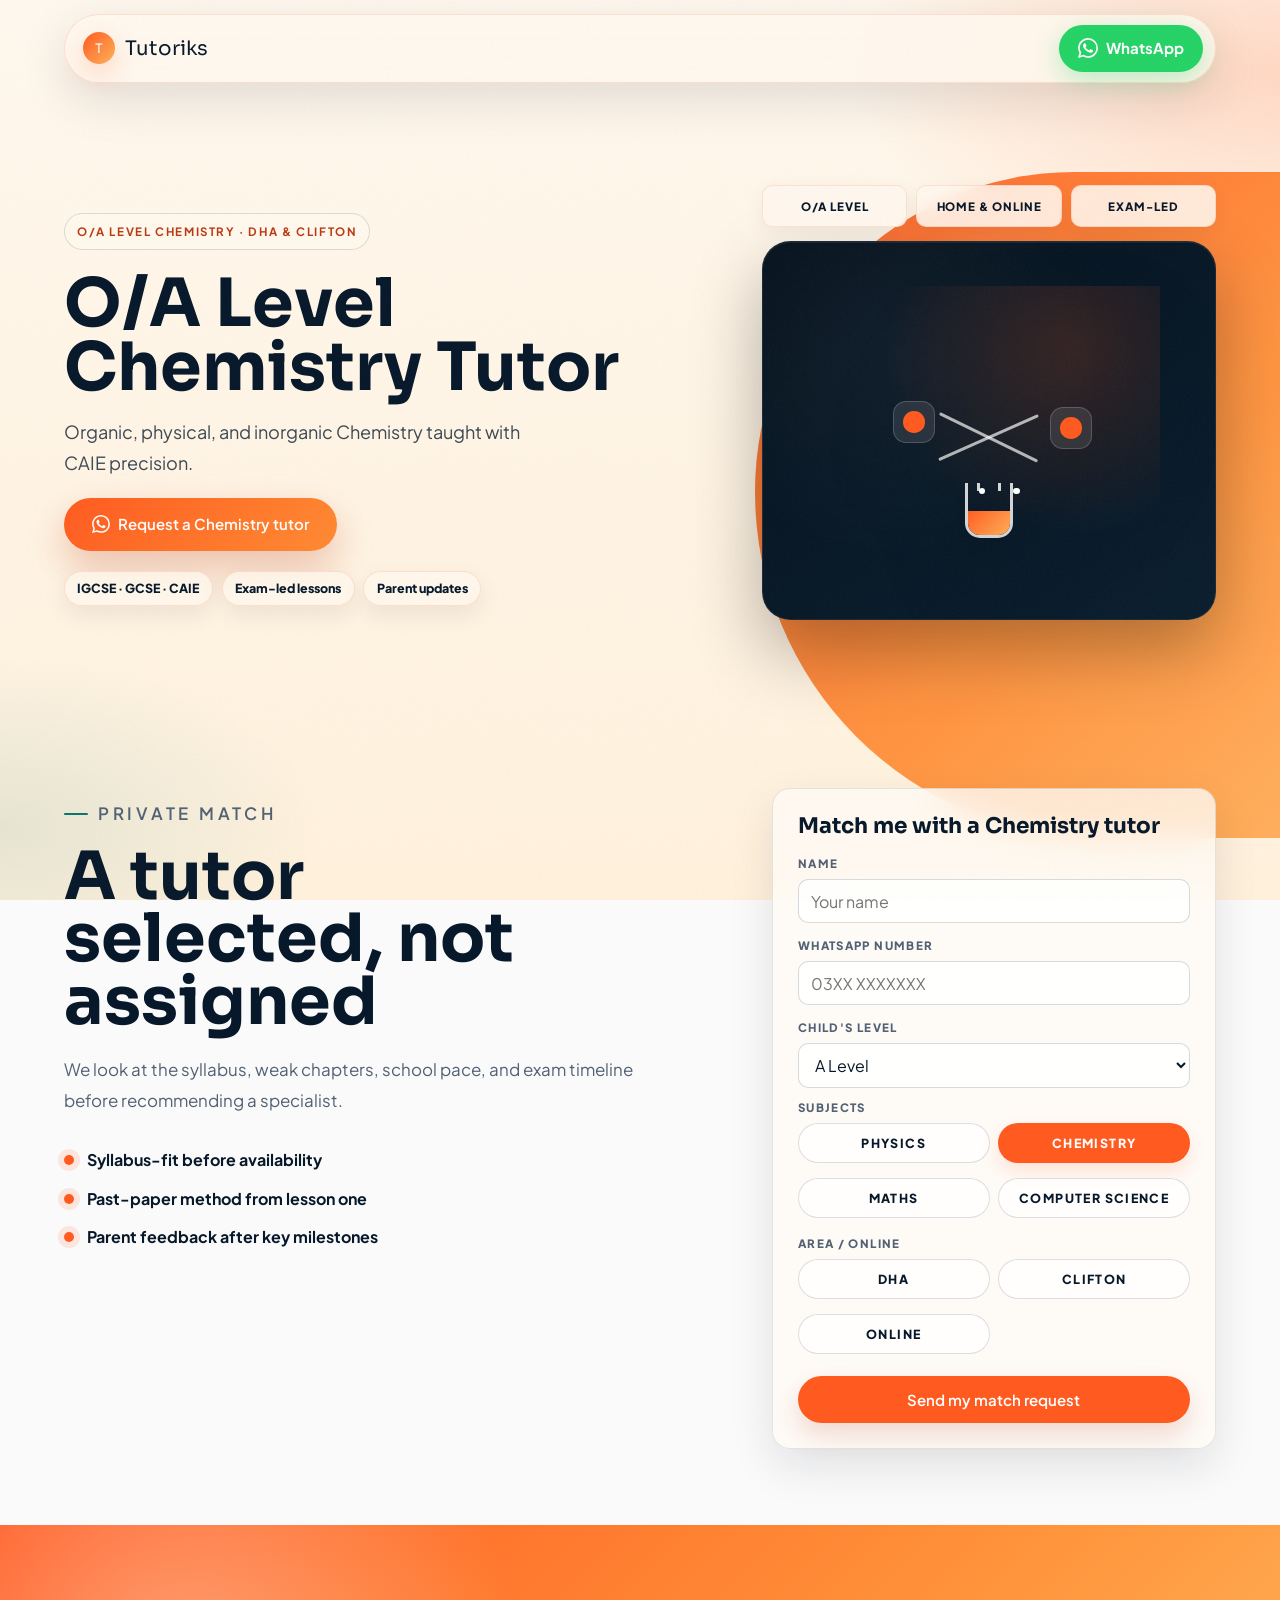
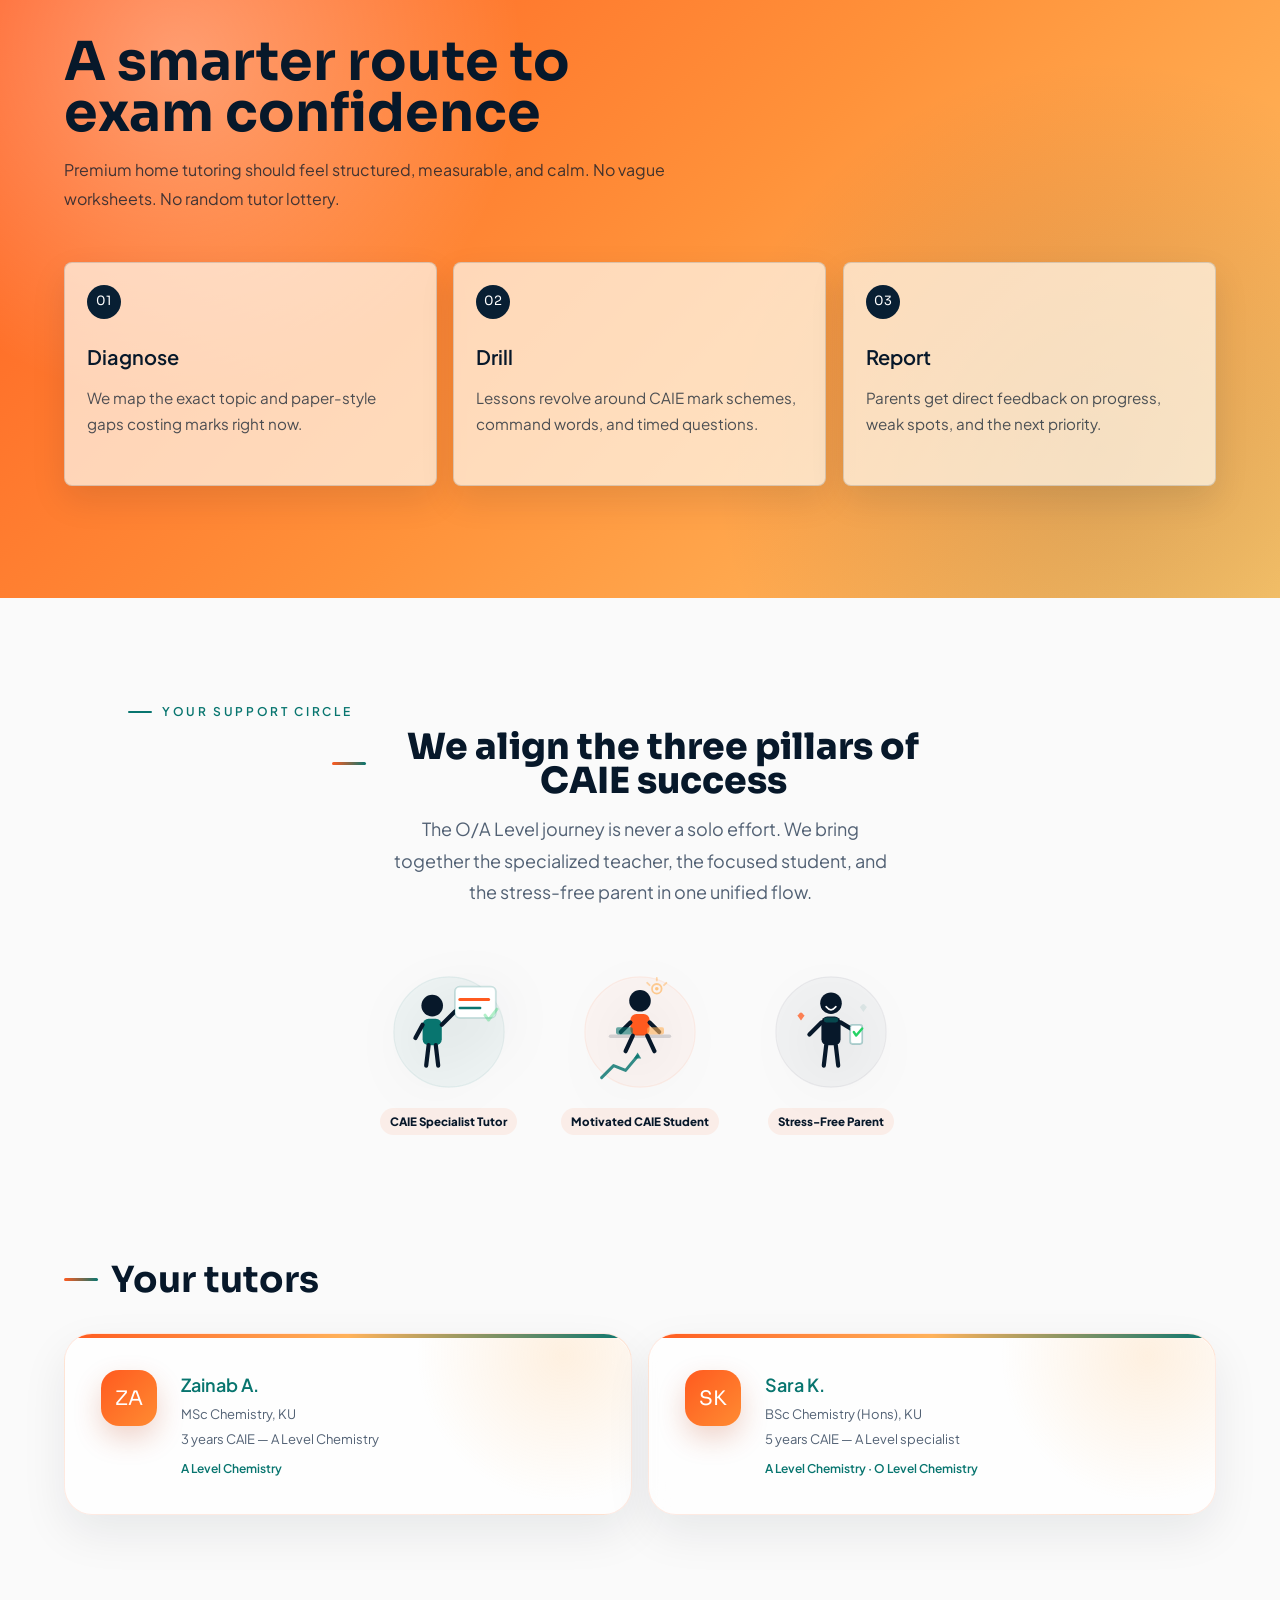
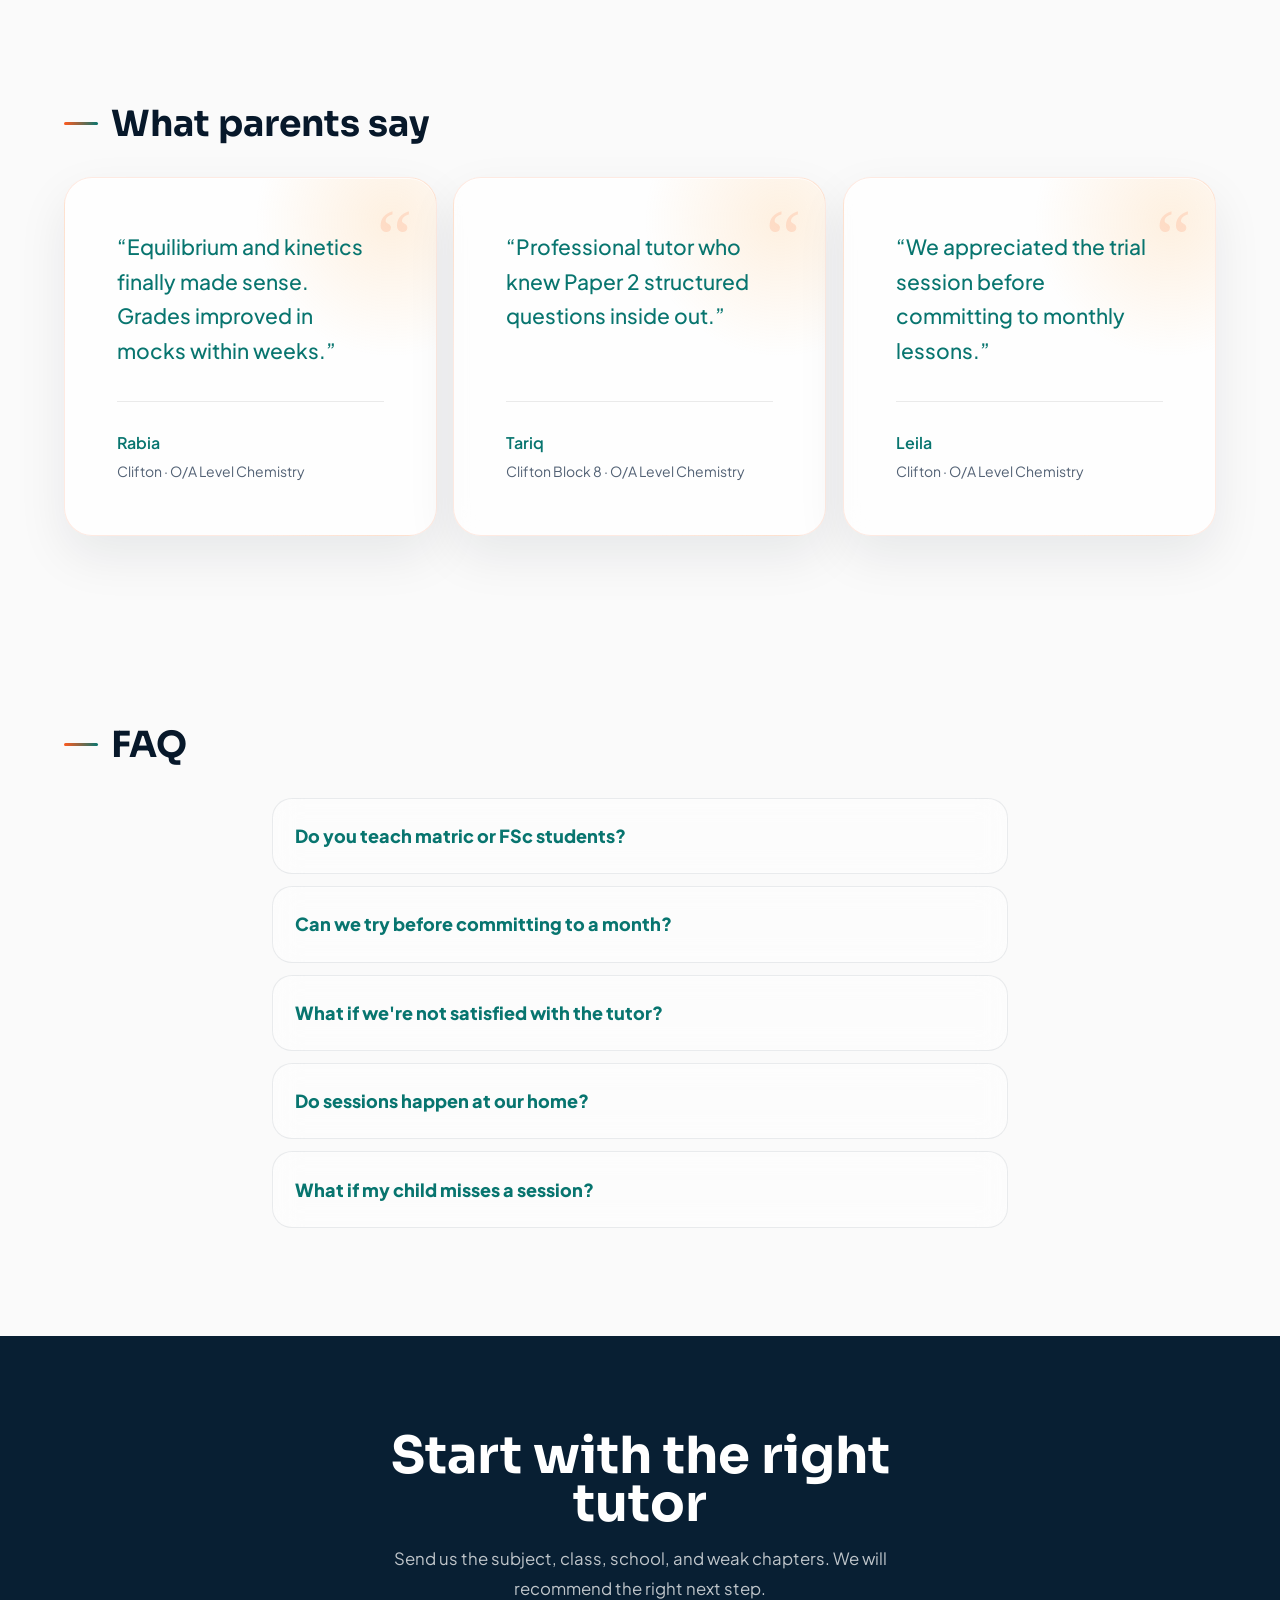
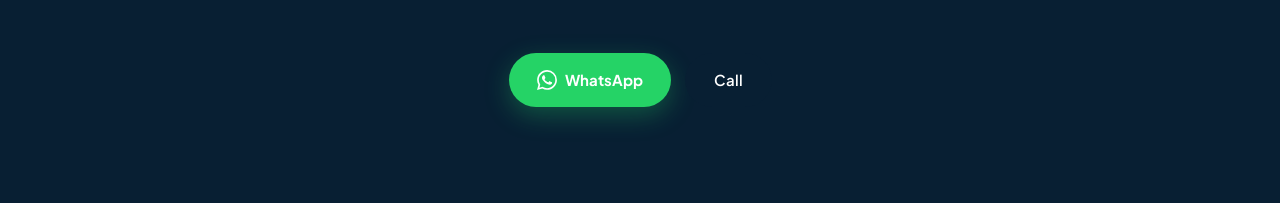
==== Project/lp/a-level-chemistry-clifton/index.html @ a2e53290 "Add files via upload" ====
<!DOCTYPE html>
<html lang="en">
<head>
<meta charset="UTF-8">
<meta name="viewport" content="width=device-width, initial-scale=1.0, viewport-fit=cover">
<meta name="description" content="Cambridge-specialist home tutors for DHA and Clifton. Trial session available.">
<meta name="robots" content="noindex, nofollow">
<meta name="theme-color" content="#FF7A2F">
<title>O/A Level Chemistry Tutor in DHA &amp; Clifton | Tutoriks</title>
<link rel="preconnect" href="https://fonts.googleapis.com">
<link rel="preconnect" href="https://fonts.gstatic.com" crossorigin>
<link rel="preload" href="../../styles.css" as="style" fetchpriority="high">
<link rel="stylesheet" href="../../styles.css">
<link rel="preload" href="../../landing.css" as="style">
<link rel="stylesheet" href="../../landing.css">
<link rel="preload" as="style" href="https://fonts.googleapis.com/css2?family=Plus+Jakarta+Sans:wght@400;600;700&family=Sora:wght@700;800&display=swap">
<link rel="stylesheet" href="https://fonts.googleapis.com/css2?family=Plus+Jakarta+Sans:wght@400;600;700&family=Sora:wght@700;800&display=swap" media="print" onload="this.media='all'">
<noscript><link rel="stylesheet" href="https://fonts.googleapis.com/css2?family=Plus+Jakarta+Sans:wght@400;600;700&family=Sora:wght@700;800&display=swap"></noscript>
<script type="application/ld+json" id="schemaJson"></script>
</head>
<body class="lp" data-lp="a-level-chemistry-clifton">

<header class="lp-header">
  <a href="../../Main.html">Tutoriks</a>
  <a href="#" class="btn btn-pill-white btn-wa-icon" data-wa><svg viewBox="0 0 24 24" xmlns="http://www.w3.org/2000/svg" width="18" height="18" fill="white" aria-hidden="true"><path d="M17.472 14.382c-.297-.149-1.758-.867-2.03-.967-.273-.099-.471-.148-.67.15-.197.297-.767.966-.94 1.164-.173.199-.347.223-.644.075-.297-.15-1.255-.463-2.39-1.475-.883-.788-1.48-1.761-1.653-2.059-.173-.297-.018-.458.13-.606.134-.133.298-.347.446-.52.149-.174.198-.298.298-.497.099-.198.05-.371-.025-.52-.075-.149-.669-1.612-.916-2.207-.242-.579-.487-.5-.669-.51-.173-.008-.371-.01-.57-.01-.198 0-.52.074-.792.372-.272.297-1.04 1.016-1.04 2.479 0 1.462 1.065 2.875 1.213 3.074.149.198 2.096 3.2 5.077 4.487.709.306 1.262.489 1.694.625.712.227 1.36.195 1.871.118.571-.085 1.758-.719 2.006-1.413.248-.694.248-1.289.173-1.413-.074-.124-.272-.198-.57-.347m-5.421 7.403h-.004a9.87 9.87 0 01-5.031-1.378l-.361-.214-3.741.982.998-3.648-.235-.374a9.86 9.86 0 01-1.51-5.26c.001-5.45 4.436-9.884 9.888-9.884 2.64 0 5.122 1.03 6.988 2.898a9.825 9.825 0 012.893 6.994c-.003 5.45-4.437 9.884-9.885 9.884m8.413-18.297A11.815 11.815 0 0012.05 0C5.495 0 .16 5.335.157 11.892c0 2.096.547 4.142 1.588 5.945L.057 24l6.305-1.654a11.882 11.882 0 005.683 1.448h.005c6.554 0 11.89-5.335 11.893-11.893a11.821 11.821 0 00-3.48-8.413Z"/></svg> WhatsApp</a>
</header>

<section class="lp-hero">
  <div class="lp-hero-art" aria-hidden="true">
    <div class="lp-hero-metrics"><span>O/A Level</span><span>Home &amp; Online</span><span>Exam-led</span></div>
    <div class="lp-hero-art-card">
    <span class="lp-hero-studio lp-hero-studio--chemistry">
      <span class="studio-board">
        <span class="chem-card chem-card--one"></span>
        <span class="chem-card chem-card--two"></span>
        <span class="chem-bond-line chem-bond-line--one"></span>
        <span class="chem-bond-line chem-bond-line--two"></span>
        <span class="chem-flask-modern"><span></span></span>
        <span class="chem-bubble-modern chem-bubble-modern--one"></span>
        <span class="chem-bubble-modern chem-bubble-modern--two"></span>
    </span>
  </div>
      <span class="studio-desk">
        <span class="studio-student"></span>
        <span class="studio-book"></span>
      </span>
    </span>
  </div>
  <div class="lp-hero-copy">
  <p class="lp-kicker">O/A Level Chemistry · DHA &amp; Clifton</p>
  <h1>O/A Level Chemistry Tutor</h1>
  <p class="lede">Organic, physical, and inorganic Chemistry taught with CAIE precision.</p>
  <a href="#" class="btn btn-whatsapp" data-wa>Request a Chemistry tutor</a>
  <ul class="trust-bullets">
    <li>IGCSE · GCSE · CAIE</li>
    <li>Exam-led lessons</li>
    <li>Parent updates</li>
  </ul>
  </div>
</section>

<div class="container lp-match">
  <div class="lp-match-copy">
    <p class="eyebrow">Private match</p>
    <h2>A tutor selected, not assigned</h2>
    <p>We look at the syllabus, weak chapters, school pace, and exam timeline before recommending a specialist.</p>
    <div class="lp-signal-list">
      <span>Syllabus-fit before availability</span>
      <span>Past-paper method from lesson one</span>
      <span>Parent feedback after key milestones</span>
    </div>
  </div>
  <form class="lead-form" id="leadForm" aria-label="Get matched">
    <h2>Match me with a Chemistry tutor</h2>
    <label for="name">Name</label>
    <input type="text" id="name" name="name" required autocomplete="name" placeholder="Your name">
    <label for="phone">WhatsApp number</label>
    <input type="tel" id="phone" name="phone" required autocomplete="tel" placeholder="03XX XXXXXXX">
    <label for="level">Child's level</label>
    <select id="level" name="level" required>
      <option value="">Select level</option>
      <option value="O Level">O Level</option>
      <option value="A Level" selected>A Level</option>
    </select>
    <label for="subject">Subject</label>
    <input type="text" id="subject" name="subject" value="O/A Level Chemistry" readonly autocomplete="off">
    <label for="service_area">Area</label>
    <input type="text" id="service_area" name="service_area" value="Clifton" readonly autocomplete="off">
    <button type="submit" class="btn btn-whatsapp">Send my match request</button>
  </form>
</div>

<section class="lp-method">
  <div class="lp-method-inner">
    <h2>A smarter route to exam confidence</h2>
    <p>Premium home tutoring should feel structured, measurable, and calm. No vague worksheets. No random tutor lottery.</p>
    <div class="lp-method-grid">
      <article class="lp-method-card"><span>01</span><h3>Diagnose</h3><p>We map the exact topic and paper-style gaps costing marks right now.</p></article>
      <article class="lp-method-card"><span>02</span><h3>Drill</h3><p>Lessons revolve around CAIE mark schemes, command words, and timed questions.</p></article>
      <article class="lp-method-card"><span>03</span><h3>Report</h3><p>Parents get direct feedback on progress, weak spots, and the next priority.</p></article>
    </div>
  </div>
</section>


  <section class="lp-section lp-team-trust" style="padding-bottom: 0;">
    <div class="container center">
      <p class="eyebrow" style="text-align: center; margin-bottom: 0.5rem;">Your Support Circle</p>
      <h2 class="display display--section-sm" style="text-align: center; max-width: 22ch; margin: 0 auto 1rem;">We align the three pillars of CAIE success</h2>
      <p class="lede" style="text-align: center; max-width: 32rem; margin: 0 auto;">The O/A Level journey is never a solo effort. We bring together the specialized teacher, the focused student, and the stress-free parent in one unified flow.</p>
      
      <!-- Beautiful Animated SVG Character Lineup -->
      <div class="lp-character-lineup">
        <div class="char-wrapper char-tutor">
          <svg class="char-svg char-svg--tutor" viewBox="0 0 100 100" xmlns="http://www.w3.org/2000/svg">
  <circle cx="50" cy="50" r="46" fill="rgba(8,117,111,0.05)" stroke="rgba(8,117,111,0.08)" stroke-width="1"/>
  <!-- Head -->
  <circle cx="36" cy="28" r="9" fill="#07182A"/>
  <!-- Body -->
  <rect x="28" y="39" width="16" height="22" rx="5" fill="#08756F"/>
  <!-- Legs -->
  <line x1="33" y1="61" x2="31" y2="78" stroke="#07182A" stroke-width="3.5" stroke-linecap="round"/>
  <line x1="39" y1="61" x2="41" y2="78" stroke="#07182A" stroke-width="3.5" stroke-linecap="round"/>
  <!-- Left arm relaxed -->
  <line x1="28" y1="44" x2="22" y2="55" stroke="#07182A" stroke-width="3.5" stroke-linecap="round"/>
  <!-- Right arm pointing at board -->
  <line x1="44" y1="44" x2="55" y2="33" stroke="#07182A" stroke-width="3.5" stroke-linecap="round"/>
  <!-- Floating whiteboard -->
  <rect x="55" y="15" width="34" height="26" rx="4" fill="white" stroke="rgba(8,117,111,0.2)" stroke-width="1.5">
    <animate attributeName="y" values="15;12;15" dur="4s" repeatCount="indefinite"/>
  </rect>
  <!-- Writing line 1 animating -->
  <line x1="59" y1="23" x2="59" y2="23" stroke="#FF5A1F" stroke-width="2.5" stroke-linecap="round">
    <animate attributeName="x2" values="59;83;83;59" dur="3s" repeatCount="indefinite"/>
  </line>
  <!-- Writing line 2 animating -->
  <line x1="59" y1="30" x2="59" y2="30" stroke="#08756F" stroke-width="2" stroke-linecap="round">
    <animate attributeName="x2" values="59;76;76;59" dur="4s" repeatCount="indefinite"/>
  </line>
  <!-- Checkmark appearing -->
  <path d="M80,36 L83,40 L90,31" fill="none" stroke="#25D366" stroke-width="2.5" stroke-linecap="round" stroke-linejoin="round">
    <animate attributeName="opacity" values="0;0;0;1;1;0" dur="4s" repeatCount="indefinite"/>
  </path>
</svg>
          <span class="char-label">CAIE Specialist Tutor</span>
        </div>
        <div class="char-wrapper char-student">
          <svg class="char-svg char-svg--student" viewBox="0 0 100 100" xmlns="http://www.w3.org/2000/svg">
  <circle cx="50" cy="50" r="46" fill="rgba(255,90,31,0.04)" stroke="rgba(255,90,31,0.08)" stroke-width="1"/>
  <!-- Head -->
  <circle cx="50" cy="24" r="9" fill="#07182A"/>
  <!-- Body sitting -->
  <rect x="42" y="35" width="16" height="18" rx="5" fill="#FF5A1F"/>
  <!-- Seated legs -->
  <path d="M44,53 L38,66" stroke="#07182A" stroke-width="3.5" stroke-linecap="round" fill="none"/>
  <path d="M56,53 L62,66" stroke="#07182A" stroke-width="3.5" stroke-linecap="round" fill="none"/>
  <!-- Arms to desk -->
  <line x1="42" y1="42" x2="34" y2="50" stroke="#07182A" stroke-width="3.5" stroke-linecap="round"/>
  <line x1="58" y1="42" x2="66" y2="50" stroke="#07182A" stroke-width="3.5" stroke-linecap="round"/>
  <!-- Desk surface -->
  <rect x="24" y="52" width="52" height="3" rx="1.5" fill="#07182A" opacity="0.15"/>
  <!-- Book on desk -->
  <rect x="30" y="46" width="14" height="6" rx="1.5" fill="#08756F" opacity="0.6"/>
  <rect x="56" y="46" width="14" height="6" rx="1.5" fill="#FFB25A" opacity="0.6"/>
  <!-- Rising graph arrow -->
  <path d="M18,88 L28,78 L38,82 L48,70" fill="none" stroke="#08756F" stroke-width="2.5" stroke-linecap="round" stroke-linejoin="round">
    <animate attributeName="opacity" values="0.3;1;0.3" dur="3s" repeatCount="indefinite"/>
  </path>
  <polygon points="48,67 51,72 45,72" fill="#08756F">
    <animate attributeName="opacity" values="0.3;1;0.3" dur="3s" repeatCount="indefinite"/>
  </polygon>
  <!-- Lightbulb spark above head -->
  <circle cx="64" cy="14" r="4" fill="none" stroke="#FFB25A" stroke-width="1.5">
    <animate attributeName="r" values="3;5;3" dur="2.5s" repeatCount="indefinite"/>
    <animate attributeName="opacity" values="0.3;1;0.3" dur="2.5s" repeatCount="indefinite"/>
  </circle>
  <circle cx="64" cy="14" r="1.5" fill="#FFB25A">
    <animate attributeName="opacity" values="0.5;1;0.5" dur="2.5s" repeatCount="indefinite"/>
  </circle>
  <!-- Tiny sparkle rays -->
  <line x1="64" y1="7" x2="64" y2="5" stroke="#FFB25A" stroke-width="1.5" stroke-linecap="round">
    <animate attributeName="opacity" values="0;1;0" dur="2.5s" repeatCount="indefinite"/>
  </line>
  <line x1="70" y1="11" x2="72" y2="9" stroke="#FFB25A" stroke-width="1.5" stroke-linecap="round">
    <animate attributeName="opacity" values="0;1;0" dur="2.5s" repeatCount="indefinite"/>
  </line>
  <line x1="58" y1="11" x2="56" y2="9" stroke="#FFB25A" stroke-width="1.5" stroke-linecap="round">
    <animate attributeName="opacity" values="0;1;0" dur="2.5s" repeatCount="indefinite"/>
  </line>
</svg>
          <span class="char-label">Motivated CAIE Student</span>
        </div>
        <div class="char-wrapper char-parent">
          <svg class="char-svg char-svg--parent" viewBox="0 0 100 100" xmlns="http://www.w3.org/2000/svg">
  <circle cx="50" cy="50" r="46" fill="rgba(8,31,51,0.04)" stroke="rgba(8,31,51,0.06)" stroke-width="1"/>
  <!-- Head -->
  <circle cx="50" cy="26" r="9" fill="#07182A"/>
  <!-- Smile -->
  <path d="M46,29 Q50,34 54,29" fill="none" stroke="white" stroke-width="1.5" stroke-linecap="round"/>
  <!-- Body -->
  <rect x="42" y="37" width="16" height="24" rx="5" fill="#07182A"/>
  <!-- Legs -->
  <line x1="46" y1="61" x2="44" y2="78" stroke="#07182A" stroke-width="3.5" stroke-linecap="round"/>
  <line x1="54" y1="61" x2="56" y2="78" stroke="#07182A" stroke-width="3.5" stroke-linecap="round"/>
  <!-- Left arm relaxed -->
  <line x1="42" y1="42" x2="32" y2="52" stroke="#07182A" stroke-width="3.5" stroke-linecap="round"/>
  <!-- Right arm holding phone -->
  <line x1="58" y1="42" x2="68" y2="48" stroke="#07182A" stroke-width="3.5" stroke-linecap="round"/>
  <!-- Phone in hand -->
  <rect x="66" y="44" width="10" height="16" rx="2" fill="white" stroke="rgba(8,117,111,0.3)" stroke-width="1.5"/>
  <!-- Phone notification checkmark -->
  <path d="M69,50 L71,53 L76,47" fill="none" stroke="#25D366" stroke-width="2" stroke-linecap="round" stroke-linejoin="round">
    <animate attributeName="opacity" values="0;1;1;0" dur="3s" repeatCount="indefinite"/>
  </path>
  <!-- Floating heart rising -->
  <path d="M22,42 L23,41 Q25,38 27,41 L28,42 L25,46 Z" fill="#FF5A1F" opacity="0">
    <animate attributeName="opacity" values="0;0.8;0" dur="4s" repeatCount="indefinite"/>
    <animateTransform attributeName="transform" type="translate" values="0,0;0,-12" dur="4s" repeatCount="indefinite"/>
  </path>
  <!-- Second floating heart staggered -->
  <path d="M74,30 L75,29 Q77,26 79,29 L80,30 L77,34 Z" fill="#08756F" opacity="0">
    <animate attributeName="opacity" values="0;0.6;0" dur="5s" begin="1.5s" repeatCount="indefinite"/>
    <animateTransform attributeName="transform" type="translate" values="0,0;0,-10" dur="5s" begin="1.5s" repeatCount="indefinite"/>
  </path>
  <!-- Calm breathing animation on body -->
  <rect x="44" y="38" width="12" height="4" rx="2" fill="#08756F" opacity="0.5">
    <animate attributeName="opacity" values="0.3;0.6;0.3" dur="3s" repeatCount="indefinite"/>
  </rect>
</svg>
          <span class="char-label">Stress-Free Parent</span>
        </div>
      </div>
    </div>
  </section>

<section class="lp-section">
  <h2>Your tutors</h2>
  <div class="tutor-grid" id="lpTutors">
    <article class="tutor-card"><div class="tutor-avatar" aria-hidden="true">CA</div><div><h3>CAIE subject specialist</h3><p class="meta">Cambridge-focused home tutor</p><p class="meta">Matched to syllabus, area, and exam timeline</p><p class="subjects">Past papers · Weak-topic repair · Parent feedback</p></div></article>
    <article class="tutor-card"><div class="tutor-avatar" aria-hidden="true">EX</div><div><h3>Exam method coach</h3><p class="meta">Paper technique and mark-scheme training</p><p class="meta">Structured practice for mocks and final exams</p><p class="subjects">CAIE command words · Timed drills · Progress plan</p></div></article>
  </div>
</section>

<section class="lp-section">
  <h2>What parents say</h2>
  <div class="testimonial-grid" id="lpTestimonials">
    <article class="t-card"><p>“The lessons were structured around the exact papers, not generic tuition. We knew what was improving every week.”</p><footer><strong>DHA parent</strong>Cambridge O/A Level</footer></article>
    <article class="t-card"><p>“The tutor was professional, punctual, and honest about weak areas. The past-paper method made the biggest difference.”</p><footer><strong>Clifton parent</strong>CAIE home tutoring</footer></article>
  </div>
</section>

<section class="lp-section" id="faq">
  <h2>FAQ</h2>
  <div class="faq-list" id="faqList">
    <details><summary>Do you only teach Cambridge students?</summary><div class="faq-a">Yes. Tutoriks focuses on Cambridge O and A Level students.</div></details>
    <details><summary>Do sessions happen at home or online?</summary><div class="faq-a">Both. Home visits are available in DHA and Clifton. Online sessions are available for students anywhere in Pakistan and abroad.</div></details>
    <details><summary>What happens if the tutor is not the right fit?</summary><div class="faq-a">We replace the tutor quickly and keep the process straightforward.</div></details>
  </div>
</section>

<footer class="lp-footer">
  <div class="lp-footer-inner">
    <h2>Start with the right tutor</h2>
    <p>Send us the subject, class, school, and weak chapters. We will recommend the right next step.</p>
    <div class="hero-actions">
    <a href="#" class="btn btn-pill-white btn-wa-icon" data-wa><svg viewBox="0 0 24 24" xmlns="http://www.w3.org/2000/svg" width="18" height="18" fill="white" aria-hidden="true"><path d="M17.472 14.382c-.297-.149-1.758-.867-2.03-.967-.273-.099-.471-.148-.67.15-.197.297-.767.966-.94 1.164-.173.199-.347.223-.644.075-.297-.15-1.255-.463-2.39-1.475-.883-.788-1.48-1.761-1.653-2.059-.173-.297-.018-.458.13-.606.134-.133.298-.347.446-.52.149-.174.198-.298.298-.497.099-.198.05-.371-.025-.52-.075-.149-.669-1.612-.916-2.207-.242-.579-.487-.5-.669-.51-.173-.008-.371-.01-.57-.01-.198 0-.52.074-.792.372-.272.297-1.04 1.016-1.04 2.479 0 1.462 1.065 2.875 1.213 3.074.149.198 2.096 3.2 5.077 4.487.709.306 1.262.489 1.694.625.712.227 1.36.195 1.871.118.571-.085 1.758-.719 2.006-1.413.248-.694.248-1.289.173-1.413-.074-.124-.272-.198-.57-.347m-5.421 7.403h-.004a9.87 9.87 0 01-5.031-1.378l-.361-.214-3.741.982.998-3.648-.235-.374a9.86 9.86 0 01-1.51-5.26c.001-5.45 4.436-9.884 9.888-9.884 2.64 0 5.122 1.03 6.988 2.898a9.825 9.825 0 012.893 6.994c-.003 5.45-4.437 9.884-9.885 9.884m8.413-18.297A11.815 11.815 0 0012.05 0C5.495 0 .16 5.335.157 11.892c0 2.096.547 4.142 1.588 5.945L.057 24l6.305-1.654a11.882 11.882 0 005.683 1.448h.005c6.554 0 11.89-5.335 11.893-11.893a11.821 11.821 0 00-3.48-8.413Z"/></svg> WhatsApp</a>
    <a href="#" class="btn btn-ghost" data-phone>Call</a>
  </div>
  </div>
</footer>

<div class="lp-sticky-wa">
  <a href="#" class="btn btn-whatsapp" data-wa aria-label="WhatsApp">WhatsApp</a>
</div>

<script src="../../site-config.js" defer></script>
<script src="../../main.js" defer></script>
</body>
</html>
---- Project/styles.css ----
/* Tutoriks — premium minimalist 2026 palette */
:root {
  --cream: #FAFAFA;
  --cream-deep: #F3F4F6;
  --cream-band: #E5E7EB;
  --surface: #FFFFFF;
  --ink: #07182A;
  --ink-muted: #52616D;
  --ink-soft: #7E8A93;
  --teal: #08756F;
  --teal-deep: #081F33;
  --teal-light: #22A59A;
  --teal-soft: rgba(8, 117, 111, 0.1);
  --sand: #F9FAFB;
  --sand-deep: #F3F4F6;
  --warm-accent: #FF5A1F;
  --warm-accent-deep: #B93A14;
  --shadow-sm: 0 4px 20px rgba(7, 24, 42, 0.05);
  --shadow-md: 0 16px 40px rgba(7, 24, 42, 0.08);
  --shadow-lg: 0 32px 80px rgba(7, 24, 42, 0.12);
  /* Legacy names — same variable names, new values */
  --blue: var(--teal);
  --blue-deep: var(--teal-deep);
  --blue-mid: var(--teal);
  --blue-light: var(--teal-light);
  --blue-surface: var(--surface);
  --blue-surface-hover: var(--surface);
  --white: #ffffff;
  --white-70: var(--ink-muted);
  --white-40: var(--ink-soft);
  --white-12: rgba(255, 255, 255, 0.12);
  --white-06: rgba(255, 255, 255, 0.06);
  --gold: var(--warm-accent);
  --gold-light: rgba(255, 90, 31, 0.16);
  --wa: #168A57;
  --wa-hover: #0F7448;
  --ink-on-white: var(--teal);
  --ink-muted: #526174;
  --text: var(--ink);
  --text-muted: var(--ink-muted);
  --bg: var(--cream);
  --bg-alt: var(--cream-deep);
  --font-display: 'Sora', system-ui, -apple-system, BlinkMacSystemFont, 'Segoe UI', sans-serif;
  --font-body: 'Plus Jakarta Sans', system-ui, -apple-system, BlinkMacSystemFont, 'Segoe UI', sans-serif;
  --max: 1240px;
  --px: clamp(1.5rem, 6vw, 4rem);
  --section: clamp(7rem, 15vw, 12rem);
  --marquee-pad: clamp(2rem, 5vw, 3.5rem);
  --flow-lg: clamp(3.5rem, 8vw, 7rem);
  --flow-md: clamp(2rem, 5vw, 4rem);
  --radius: 12px;
  --radius-pill: 999px;
  --radius-card: 16px;
  --radius-feature: clamp(20px, 3vw, 28px);
  --hairline: rgba(8, 31, 51, 0.08);
}

*, *::before, *::after { box-sizing: border-box; margin: 0; padding: 0; }
html {
  scroll-behavior: smooth;
  -webkit-text-size-adjust: 100%;
  overflow-x: clip;
}

h1, h2, h3 {
  text-rendering: optimizeLegibility;
  -webkit-font-smoothing: antialiased;
}

body {
  font-family: var(--font-body);
  background: var(--bg);
  color: var(--text);
  line-height: 1.65;
  font-size: 16px;
  -webkit-font-smoothing: antialiased;
  text-rendering: optimizeSpeed;
  position: relative;
  overflow-x: clip;
}

body::before {
  content: '';
  position: fixed;
  inset: 0;
  pointer-events: none;
  z-index: 0;
  background:
    radial-gradient(ellipse 58% 42% at 100% 8%, rgba(255, 90, 31, 0.05) 0%, transparent 58%),
    radial-gradient(ellipse 42% 32% at 0% 92%, rgba(8, 117, 111, 0.03) 0%, transparent 60%),
    linear-gradient(180deg, #FFFFFF 0%, #FAFAFA 100%);
}

body::after {
  content: '';
  position: fixed;
  inset: 0;
  pointer-events: none;
  z-index: 9998;
  opacity: 0.035;
  background-image: url("data:image/svg+xml,%3Csvg viewBox='0 0 512 512' xmlns='http://www.w3.org/2000/svg'%3E%3Cfilter id='n'%3E%3CfeTurbulence type='fractalNoise' baseFrequency='0.75' numOctaves='4' stitchTiles='stitch'/%3E%3C/filter%3E%3Crect width='100%25' height='100%25' filter='url(%23n)' opacity='0.8'/%3E%3C/svg%3E");
}

main { position: relative; z-index: 1; }

img { max-width: 100%; display: block; }
a { color: inherit; text-decoration: none; }

.container {
  width: min(calc(100% - (var(--px) * 2)), var(--max));
  margin: 0 auto;
  padding: 0;
}
.section { padding: var(--section) 0; position: relative; }
.section--alt {
  background:
    radial-gradient(ellipse 42% 70% at 0% 18%, rgba(255, 90, 31, 0.08), transparent 60%),
    radial-gradient(ellipse 42% 70% at 100% 82%, rgba(8, 117, 111, 0.08), transparent 62%),
    rgba(255, 242, 222, 0.78);
  border-top: 1px solid rgba(255, 90, 31, 0.12);
  border-bottom: 1px solid rgba(8, 31, 51, 0.08);
}
.section-head {
  max-width: 40rem;
  margin-bottom: clamp(2.5rem, 5vw, 4rem);
  position: relative;
  z-index: 2;
}
.section-head.center { margin-left: auto; margin-right: auto; text-align: center; }

.display {
  font-family: var(--font-display);
  font-weight: 800;
  text-transform: none;
  letter-spacing: 0;
  line-height: 0.98;
  color: var(--text);
}
h1.display {
  font-size: clamp(2.75rem, 9vw, 5.5rem);
  line-height: 0.92;
}
h2.display {
  font-size: clamp(2rem, 6vw, 3.75rem);
  line-height: 0.95;
}
/* Section titles — Framer-scale hierarchy */
.display--section {
  font-size: clamp(2rem, 5.5vw, 3.25rem);
  line-height: 0.95;
  letter-spacing: 0;
}
.display--section-sm {
  font-size: clamp(1.5rem, 4vw, 2.25rem);
  line-height: 0.98;
}
.section-head.center .display--section,
.section-head.center .display--section-sm {
  max-width: 16ch;
  margin-left: auto;
  margin-right: auto;
}
.section-head .lede {
  margin-top: clamp(1rem, 2.5vw, 1.5rem);
}
h3 { font-family: var(--font-body); font-weight: 600; font-size: 1.125rem; }

.eyebrow {
  display: inline-flex;
  align-items: center;
  gap: 10px;
  font-size: 0.75rem;
  font-weight: 600;
  letter-spacing: 0.22em;
  text-transform: uppercase;
  color: var(--teal);
  margin-bottom: clamp(1rem, 2.5vw, 1.5rem);
}
.eyebrow::before {
  content: '';
  display: inline-block;
  width: 24px;
  height: 2px;
  background: var(--teal);
  border-radius: 2px;
}

.lede {
  font-size: clamp(1rem, 2vw, 1.125rem);
  color: var(--text-muted);
  max-width: 28rem;
  line-height: 1.75;
  font-weight: 400;
}
.hero .lede {
  font-size: clamp(1.0625rem, 2.2vw, 1.25rem);
  font-weight: 400;
  color: var(--text-muted);
  max-width: 32rem;
  line-height: 1.65;
}
.hero .display, .hero .lede {
  color: var(--ink) !important;
}

/* Scroll reveal */
.reveal {
  opacity: 0;
  transform: translateY(20px);
  transition: opacity 0.55s ease, transform 0.55s ease;
}
.reveal.visible {
  opacity: 1;
  transform: none;
}

/* Header */
.site-header {
  position: fixed;
  top: 18px;
  left: 0;
  right: 0;
  z-index: 100;
  padding: 0 var(--px);
  background: transparent;
  border-bottom: 0;
  transition: transform 0.3s ease;
}
.site-header.scrolled {
  background: transparent;
  box-shadow: none;
  transform: translateY(-3px);
}
.site-header nav {
  max-width: var(--max);
  margin: 0 auto;
  display: flex;
  align-items: center;
  justify-content: space-between;
  gap: 16px;
  min-height: 74px;
  padding: 10px 12px 10px 18px;
  border: 1px solid rgba(255, 90, 31, 0.18);
  border-radius: 999px;
  background: rgba(255, 248, 238, 0.84);
  box-shadow: 0 18px 60px rgba(7, 24, 42, 0.13);
  backdrop-filter: blur(22px) saturate(1.45);
  -webkit-backdrop-filter: blur(22px) saturate(1.45);
}
.nav-brand { display: flex; align-items: center; gap: 14px; }
.nav-logo {
  display: inline-flex;
  align-items: center;
  gap: 0.65rem;
  font-family: var(--font-display);
  font-size: clamp(1.35rem, 3vw, 1.7rem);
  letter-spacing: 0;
  color: var(--text);
  line-height: 1;
}
.nav-logo::before {
  content: 'T';
  display: inline-grid;
  place-items: center;
  width: 2.35rem;
  height: 2.35rem;
  border-radius: 50%;
  color: var(--white);
  background: linear-gradient(135deg, var(--warm-accent), #FFB25A);
  box-shadow: 0 10px 26px rgba(255, 90, 31, 0.26);
  font-size: 1rem;
}
.nav-tagline {
  font-size: 0.7rem;
  font-weight: 800;
  color: var(--warm-accent-deep);
  max-width: none;
  line-height: 1;
  padding: 0.65rem 0.8rem;
  border: 1px solid rgba(255, 90, 31, 0.18);
  border-radius: 999px;
  background: rgba(255, 90, 31, 0.08);
  text-transform: uppercase;
  letter-spacing: 0.08em;
}
.nav-right { display: flex; align-items: center; gap: 12px; }
.nav-links {
  display: flex;
  align-items: center;
  gap: 4px;
  padding: 4px;
  border-radius: 999px;
  background: rgba(255, 255, 255, 0.55);
}
.nav-links a {
  font-size: 0.875rem;
  font-weight: 700;
  color: var(--teal-deep);
  padding: 9px 14px;
  border-radius: var(--radius-pill);
  transition: color 0.2s, background 0.2s;
}
.nav-links a:hover { color: var(--warm-accent-deep); background: rgba(255, 90, 31, 0.12); }
.site-header .btn-pill-white {
  min-height: 48px;
  padding: 12px 22px;
}

.nav-toggle {
  display: none;
  flex-direction: column;
  gap: 6px;
  background: none;
  border: none;
  cursor: pointer;
  padding: 8px;
  align-items: center;
}
.nav-toggle-label { font-size: 0.875rem; font-weight: 500; color: var(--text); }
.nav-toggle-bars { display: flex; flex-direction: column; gap: 5px; width: 28px; }
.nav-toggle-bars span {
  display: block;
  height: 3px;
  background: var(--text);
  border-radius: 3px;
}
.nav-toggle-bars span:nth-child(1) { transform: rotate(-2deg); }
.nav-toggle-bars span:nth-child(2) { transform: rotate(1deg); width: 90%; margin-left: auto; }
.nav-toggle-bars span:nth-child(3) { transform: rotate(-1deg); width: 85%; }

/* Buttons */
.btn {
  display: inline-flex;
  align-items: center;
  justify-content: center;
  gap: 8px;
  font-family: var(--font-body);
  font-weight: 600;
  font-size: 0.9375rem;
  border: none;
  cursor: pointer;
  border-radius: var(--radius-pill);
  padding: 14px 28px;
  min-height: 48px;
  transition: transform 0.2s, box-shadow 0.2s, background 0.2s;
}
.btn:active { transform: scale(0.97); }
.btn-pill-white {
  background: #25D366;
  color: #ffffff;
  font-weight: 700;
  border: none;
  box-shadow: 0 8px 26px rgba(37, 211, 102, 0.30);
  letter-spacing: 0;
}
.btn-pill-white:hover {
  background: #1EB855;
  box-shadow: 0 14px 36px rgba(37, 211, 102, 0.40);
  transform: translateY(-1px);
}
.btn-pill-white svg { fill: #ffffff; }
.btn-ghost {
  background: var(--teal-deep);
  color: var(--white);
  border: 1px solid transparent;
}
.btn-ghost:hover { background: #041522; border-color: var(--hairline); }
.btn-whatsapp {
  background: #25D366;
  color: var(--white);
  box-shadow: 0 14px 34px rgba(37, 211, 102, 0.28);
}
.btn-whatsapp:hover {
  background: #1EB855;
  box-shadow: 0 18px 40px rgba(37, 211, 102, 0.38);
  transform: translateY(-1px);
}
.btn-whatsapp svg { width: 18px; height: 18px; }

/* Green WA button — used on main CTAs */
.btn-wa-green {
  background: #25D366;
  color: #ffffff;
  font-weight: 700;
  border: none;
  box-shadow: 0 8px 26px rgba(37, 211, 102, 0.30);
}
.btn-wa-green:hover {
  background: #1EB855;
  box-shadow: 0 14px 36px rgba(37, 211, 102, 0.40);
  transform: translateY(-1px);
}
.btn-wa-green svg { fill: #ffffff; }

/* WhatsApp logo for buttons */
.btn-wa-icon {
  display: inline-flex;
  align-items: center;
  gap: 8px;
}
.btn-wa-icon svg {
  width: 20px;
  height: 20px;
  fill: currentColor;
}
.btn-on-dark { background: var(--teal); color: var(--white); font-weight: 700; }
.btn-hero-primary {
  background: linear-gradient(135deg, var(--warm-accent), #FF923A 58%, #FFB25A);
  color: var(--white);
  font-weight: 800;
  box-shadow: 0 18px 44px rgba(255, 90, 31, 0.28);
}
.btn-hero-primary:hover {
  transform: translateY(-2px);
  box-shadow: 0 24px 56px rgba(255, 90, 31, 0.34);
}
.btn-hero-secondary {
  background: rgba(7, 24, 42, 0.08);
  color: var(--teal-deep);
  border: 1.5px solid rgba(7, 24, 42, 0.18);
  box-shadow: none;
}
.btn-hero-secondary:hover {
  background: rgba(7, 24, 42, 0.13);
  border-color: rgba(7, 24, 42, 0.28);
  transform: translateY(-2px);
}
.hero-actions {
  display: flex;
  flex-wrap: wrap;
  gap: 14px;
  margin-top: clamp(2.2rem, 4.5vw, 3.1rem);
}

/* Marquee */
.marquee-wrap {
  border-block: 1px solid var(--hairline);
  background: var(--cream-band);
  padding: var(--marquee-pad) 0;
  overflow: hidden;
  position: relative;
  z-index: 1;
}

/* Abstract cutout art - Marquee frame */
.marquee-wrap::before {
  content: '';
  position: absolute;
  top: -10px;
  left: 2%;
  width: 60px;
  height: 60px;
  background: url("data:image/svg+xml,%3Csvg viewBox='0 0 60 60' xmlns='http://www.w3.org/2000/svg'%3E%3Cpath d='M30 10 L45 20 L45 40 L30 50 L15 40 L15 20 Z' fill='none' stroke='rgba(8, 31, 51, 0.15)' stroke-width='2'/%3E%3Ccircle cx='30' cy='30' r='8' fill='rgba(255, 90, 31, 0.15)'/%3E%3Ccircle cx='30' cy='10' r='4' fill='rgba(255, 90, 31, 0.2)'/%3E%3Ccircle cx='45' cy='20' r='4' fill='rgba(255, 90, 31, 0.2)'/%3E%3Ccircle cx='45' cy='40' r='4' fill='rgba(255, 90, 31, 0.2)'/%3E%3Ccircle cx='30' cy='50' r='4' fill='rgba(255, 90, 31, 0.2)'/%3E%3Ccircle cx='15' cy='40' r='4' fill='rgba(255, 90, 31, 0.2)'/%3E%3Ccircle cx='15' cy='20' r='4' fill='rgba(255, 90, 31, 0.2)'/%3E%3C/svg%3E") no-repeat center;
  opacity: 0.4;
  animation: floatArt 12s ease-in-out infinite;
  pointer-events: none;
  z-index: 0;
}

.marquee-wrap::after {
  content: '';
  position: absolute;
  bottom: -10px;
  right: 2%;
  width: 50px;
  height: 50px;
  background: url("data:image/svg+xml,%3Csvg viewBox='0 0 50 50' xmlns='http://www.w3.org/2000/svg'%3E%3Cpath d='M10 25 L20 15 L30 25 L40 15' fill='none' stroke='rgba(8, 31, 51, 0.15)' stroke-width='2'/%3E%3Cpath d='M10 35 L20 25 L30 35 L40 25' fill='none' stroke='rgba(255, 90, 31, 0.2)' stroke-width='2'/%3E%3Ccircle cx='20' cy='15' r='3' fill='rgba(8, 31, 51, 0.2)'/%3E%3Ccircle cx='30' cy='25' r='3' fill='rgba(8, 31, 51, 0.2)'/%3E%3Ccircle cx='40' cy='15' r='3' fill='rgba(8, 31, 51, 0.2)'/%3E%3C/svg%3E") no-repeat center;
  opacity: 0.4;
  animation: floatArt 14s ease-in-out infinite reverse;
  pointer-events: none;
  z-index: 0;
}
/* Hero divider — generous space above & below the scrolling line */
.marquee-wrap--divider {
  margin-top: var(--flow-lg);
  margin-bottom: var(--flow-lg);
  padding: clamp(2.5rem, 6.5vw, 4.25rem) 0;
  min-height: 6.5rem;
  display: flex;
  align-items: center;
  background: var(--teal-deep);
  border-block-color: var(--hairline);
}
.marquee-wrap--divider .marquee {
  align-items: center;
}
.marquee {
  display: flex;
  align-items: center;
  gap: clamp(2.5rem, 6vw, 4rem);
  width: max-content;
  animation: marquee 35s linear infinite;
}
.marquee:hover { animation-play-state: paused; }

/* Logo marquee — identical frames, monochrome */
.marquee-logo {
  flex: 0 0 auto;
  width: clamp(100px, 14vw, 148px);
  height: clamp(44px, 6vw, 56px);
  display: flex;
  align-items: center;
  justify-content: center;
}
.marquee-logo img {
  max-width: 100%;
  max-height: 100%;
  width: auto;
  height: auto;
  object-fit: contain;
  object-position: center;
  display: block;
  filter: grayscale(1);
  opacity: 0.88;
}
/* Lyceum PNG has a black plate — blend onto cream background */
.marquee-logo[data-logo-key="lyceum"] img {
  mix-blend-mode: lighten;
  filter: grayscale(1) contrast(1.15);
}
@keyframes marquee {
  0% { transform: translateX(0); }
  100% { transform: translateX(-50%); }
}

/* Hero */
.hero {
  padding: clamp(8.5rem, 13vw, 10rem) 0 clamp(5rem, 9vw, 7rem);
  min-height: min(92vh, 940px);
  display: flex;
  flex-direction: column;
  justify-content: center;
  position: relative;
  isolation: isolate;
  overflow: hidden;
  background:
    radial-gradient(ellipse 36% 28% at 10% 20%, rgba(255, 90, 31, 0.16), transparent 62%),
    radial-gradient(ellipse 28% 22% at 86% 86%, rgba(8, 117, 111, 0.18), transparent 62%),
    linear-gradient(180deg, #FFF8EE 0%, #FFF0D9 100%);
  border-bottom: 1px solid rgba(8, 31, 51, 0.16);
}
.hero::before {
  content: '';
  position: absolute;
  right: -12vw;
  top: 12%;
  transform: none;
  width: min(62vw, 780px);
  height: min(62vw, 780px);
  border-radius: 46% 0 0 54%;
  background:
    radial-gradient(circle at 42% 36%, rgba(255, 255, 255, 0.32), transparent 32%),
    linear-gradient(135deg, #FF5A1F 0%, #FF8B32 50%, #FFB25A 100%);
  opacity: 0.96;
  pointer-events: none;
  z-index: 0;
}
.hero .container { position: relative; z-index: 1; }

/* Abstract cutout art - Hero section */
.hero::after {
  content: '';
  position: absolute;
  inset: 0;
  background-image:
    linear-gradient(rgba(8, 31, 51, 0.035) 1px, transparent 1px),
    linear-gradient(90deg, rgba(8, 31, 51, 0.035) 1px, transparent 1px);
  background-size: 42px 42px;
  mask-image: linear-gradient(180deg, transparent, #000 18%, #000 74%, transparent);
  opacity: 0.65;
  pointer-events: none;
  z-index: -1;
}

.hero .leaf-decoration {
  position: absolute;
  bottom: 10%;
  left: -8%;
  width: 200px;
  height: 200px;
  background: url("data:image/svg+xml,%3Csvg viewBox='0 0 100 100' xmlns='http://www.w3.org/2000/svg'%3E%3Cpath d='M50 10 L50 90' stroke='rgba(8, 31, 51, 0.2)' stroke-width='2'/%3E%3Cpath d='M10 50 L90 50' stroke='rgba(8, 31, 51, 0.2)' stroke-width='2'/%3E%3Cpath d='M20 30 Q50 20 80 30' fill='none' stroke='rgba(255, 90, 31, 0.3)' stroke-width='2'/%3E%3Cpath d='M20 70 Q50 80 80 70' fill='none' stroke='rgba(255, 90, 31, 0.3)' stroke-width='2'/%3E%3Ccircle cx='50' cy='50' r='15' fill='none' stroke='rgba(8, 31, 51, 0.15)' stroke-width='2'/%3E%3Ctext x='45' y='55' font-size='12' fill='rgba(8, 31, 51, 0.3)' font-family='serif'%3E∫%3C/text%3E%3C/svg%3E") no-repeat center;
  opacity: 0.5;
  animation: floatArt 10s ease-in-out infinite reverse;
  pointer-events: none;
  z-index: 0;
}

@keyframes floatArt {
  0%, 100% { transform: translateY(0) rotate(0deg); }
  50% { transform: translateY(-20px) rotate(5deg); }
}
.hero-top {
  display: flex;
  justify-content: space-between;
  align-items: flex-start;
  gap: 2rem;
  margin-bottom: clamp(2rem, 5vw, 3.5rem);
}
.dive-in {
  display: inline-flex;
  align-items: center;
  gap: 10px;
  font-size: 0.875rem;
  font-weight: 500;
  color: rgba(7, 24, 42, 0.76);
}
.dive-in-icon {
  width: 36px;
  height: 36px;
  border: 1px solid rgba(8, 31, 51, 0.2);
  border-radius: 50%;
  background: rgba(255, 248, 238, 0.52);
  display: flex;
  align-items: center;
  justify-content: center;
  font-size: 1rem;
}
.hero-side-copy {
  max-width: 280px;
  font-size: 1rem;
  color: rgba(7, 24, 42, 0.78);
  line-height: 1.75;
  text-align: right;
  font-weight: 600;
}
.hero-title-block { margin-bottom: clamp(2rem, 5vw, 3.5rem); }
.hero-title-block .line {
  display: block;
  margin-bottom: 0.06em;
}
.hero-title-block .line-accent {
  position: relative;
  display: inline-block;
  margin-top: 0.04em;
}
.hero-title-block .line-accent {
  color: #fff !important;
  text-shadow: 0 16px 38px rgba(7, 24, 42, 0.25);
}
.hero .wavy-line {
  background: url("data:image/svg+xml,%3Csvg xmlns='http://www.w3.org/2000/svg' viewBox='0 0 280 14'%3E%3Cpath d='M0 10 Q35 2 70 10 T140 10 T210 10 T280 10' stroke='%2308182A' stroke-width='3.5' fill='none' stroke-linecap='round'/%3E%3C/svg%3E") no-repeat left center;
  background-size: 100% 100%;
}
.wavy-line {
  display: block;
  width: 100%;
  max-width: 280px;
  height: 14px;
  margin-top: 4px;
  background: url("data:image/svg+xml,%3Csvg xmlns='http://www.w3.org/2000/svg' viewBox='0 0 280 14'%3E%3Cpath d='M0 10 Q35 2 70 10 T140 10 T210 10 T280 10' stroke='%23FF5A1F' stroke-width='3.5' fill='none' stroke-linecap='round'/%3E%3C/svg%3E") no-repeat left center;
  background-size: 100% 100%;
}
.trust-bar {
  display: flex;
  flex-wrap: wrap;
  gap: 0.75rem;
  margin-top: clamp(2.25rem, 5vw, 3.25rem);
  font-size: 0.8125rem;
  font-weight: 800;
  color: var(--ink);
  text-transform: uppercase;
  letter-spacing: 0.08em;
  line-height: 1.6;
}
.trust-bar span {
  display: inline-flex;
  align-items: center;
  min-height: 2.55rem;
  padding: 0.62rem 0.9rem;
  border: 1px solid rgba(8, 31, 51, 0.16);
  border-radius: var(--radius-pill);
  background: rgba(255, 248, 238, 0.62);
  box-shadow: 0 10px 26px rgba(7, 24, 42, 0.09);
  backdrop-filter: blur(12px);
  -webkit-backdrop-filter: blur(12px);
}
.school-trust {
  margin-top: clamp(1.75rem, 4vw, 2.5rem);
  font-size: clamp(0.98rem, 1.7vw, 1.08rem);
  color: rgba(7, 24, 42, 0.78);
  max-width: 46rem;
  line-height: 1.8;
  font-weight: 500;
}
.school-trust strong { color: var(--text); font-weight: 800; }

.hero-inner {
  display: grid;
  grid-template-columns: 1fr 1fr;
  gap: clamp(2rem, 4vw, 3.5rem);
  align-items: center;
}

.hero-copy {
  max-width: 41rem;
}

.hero-kicker {
  display: inline-flex;
  flex-wrap: wrap;
  gap: 0.5rem;
  margin-bottom: clamp(1.25rem, 3vw, 2rem);
  color: var(--warm-accent-deep);
  font-size: 0.76rem;
  font-weight: 800;
  letter-spacing: 0.08em;
  text-transform: uppercase;
}

.hero-kicker span {
  padding: 0.55rem 0.75rem;
  border: 1px solid rgba(255, 90, 31, 0.16);
  border-radius: 999px;
  background: rgba(255, 90, 31, 0.08);
}

.hero-title {
  max-width: 18ch;
  margin: 0;
  color: var(--ink);
  font-family: var(--font-display);
  font-size: clamp(3.2rem, 6vw, 5.6rem);
  font-weight: 800;
  line-height: 1.02;
  letter-spacing: -0.02em;
}

.hero-title span {
  display: inline;
  color: inherit;
}

.hero-lede {
  max-width: 35rem;
  margin: clamp(1.75rem, 3.5vw, 2.4rem) 0 0;
  color: rgba(7, 24, 42, 0.74);
  font-size: clamp(1rem, 1.45vw, 1.18rem);
  line-height: 1.78;
}

.hero-copy .trust-bar {
  margin-top: clamp(1.5rem, 3vw, 2.2rem);
  gap: 0.55rem;
  font-size: 0.72rem;
  letter-spacing: 0.055em;
}

.hero-copy .trust-bar span {
  min-height: 0;
  padding: 0.52rem 0.7rem;
  background: rgba(255, 255, 255, 0.72);
  box-shadow: none;
}

.hero-copy .school-trust {
  max-width: 33rem;
  margin-top: 1rem;
  color: rgba(7, 24, 42, 0.66);
  font-size: 0.93rem;
  line-height: 1.65;
}

.hero-visual {
  position: relative;
  min-height: clamp(32rem, 44vw, 40rem);
  display: grid;
  place-items: center;
  touch-action: manipulation;
}

.hero-study-scene {
  position: relative;
  z-index: 2;
  width: min(100%, 44rem);
  height: auto;
  overflow: visible;
  filter: drop-shadow(0 28px 70px rgba(7, 24, 42, 0.18));
  transform-origin: 50% 58%;
  transition: transform 0.45s cubic-bezier(0.22, 1, 0.36, 1), filter 0.35s ease;
}

.hero-visual:is(:hover, :active) .hero-study-scene {
  transform: translateY(-6px) rotate(-1deg) scale(1.02);
  filter: drop-shadow(0 34px 82px rgba(185, 58, 20, 0.24));
}

.scene-board {
  fill: rgba(8, 31, 51, 0.94);
  stroke: rgba(255, 248, 238, 0.18);
  stroke-width: 2;
}

.scene-grid-line {
  fill: none;
  stroke: rgba(255, 248, 238, 0.08);
  stroke-width: 2;
}

.scene-graph-line {
  fill: none;
  stroke: url(#sceneOrange);
  stroke-width: 10;
  stroke-linecap: round;
  stroke-dasharray: 540;
  stroke-dashoffset: 540;
  animation: heroGraphDraw 4s ease-in-out infinite;
}

.hero-visual:is(:hover, :active) .scene-graph-line {
  animation-duration: 1.7s;
}

@keyframes heroGraphDraw {
  0% { stroke-dashoffset: 540; }
  46%, 72% { stroke-dashoffset: 0; }
  100% { stroke-dashoffset: -540; }
}

.scene-formula rect,
.scene-note rect {
  fill: rgba(255, 248, 238, 0.96);
  stroke: rgba(255, 90, 31, 0.18);
  stroke-width: 2;
}

.scene-formula text {
  font-family: var(--font-display);
  font-size: 22px;
  font-weight: 800;
  fill: var(--ink);
  letter-spacing: 0;
}

.scene-note path {
  fill: none;
  stroke: var(--ink);
  stroke-width: 7;
  stroke-linecap: round;
  opacity: 0.46;
}

.scene-note--one {
  animation: heroFloat 6s ease-in-out infinite;
}

.scene-note--two {
  animation: heroFloat 7s ease-in-out infinite reverse;
}

.scene-shadow {
  fill: rgba(7, 24, 42, 0.17);
}

.scene-desk {
  fill: url(#sceneDesk);
}

.scene-desk-edge {
  fill: none;
  stroke: rgba(185, 58, 20, 0.28);
  stroke-width: 8;
  stroke-linecap: round;
}

.scene-student circle,
.scene-tutor circle {
  fill: #FFD4A1;
}

.scene-student path,
.scene-tutor path {
  fill: var(--ink);
}

.scene-student path:last-child {
  fill: none;
  stroke: #FFD4A1;
  stroke-width: 5;
  stroke-linecap: round;
}

.scene-tutor .scene-arm {
  fill: none;
  stroke: #FFD4A1;
  stroke-width: 18;
  stroke-linecap: round;
  animation: heroTutorPoint 2.8s ease-in-out infinite;
}

.scene-book path {
  fill: rgba(255, 255, 255, 0.94);
  stroke: var(--ink);
  stroke-width: 3;
}

.scene-pencil path:first-child {
  fill: none;
  stroke: var(--warm-accent);
  stroke-width: 12;
  stroke-linecap: round;
  animation: heroPencil 3s ease-in-out infinite;
}

.scene-pencil path:last-child {
  fill: none;
  stroke: var(--ink);
  stroke-width: 8;
  stroke-linecap: round;
}

.scene-spark path {
  fill: none;
  stroke: #FFB25A;
  stroke-width: 8;
  stroke-linecap: round;
  animation: heroSpark 2.4s ease-in-out infinite;
}

.scene-spark--two path {
  animation-delay: -0.8s;
}

.hero-scene-tag {
  position: absolute;
  left: 50%;
  bottom: 4%;
  z-index: 3;
  width: max-content;
  max-width: calc(100% - 2rem);
  padding: 0.75rem 1rem;
  border: 1px solid rgba(255, 90, 31, 0.16);
  border-radius: 999px;
  background: rgba(255, 248, 238, 0.84);
  box-shadow: 0 16px 40px rgba(7, 24, 42, 0.14);
  color: var(--ink);
  font-size: 0.78rem;
  font-weight: 800;
  line-height: 1.2;
  text-align: center;
  transform: translateX(-50%);
  backdrop-filter: blur(16px);
  -webkit-backdrop-filter: blur(16px);
}

@keyframes heroTutorPoint {
  0%, 100% { transform: translate3d(0, 0, 0); }
  50% { transform: translate3d(8px, -10px, 0); }
}

@keyframes heroPencil {
  0%, 100% { transform: translate3d(0, 0, 0); }
  50% { transform: translate3d(8px, -8px, 0); }
}

@keyframes heroSpark {
  0%, 100% { opacity: 0.36; transform: scale(0.92); }
  50% { opacity: 1; transform: scale(1.08); }
}

@keyframes heroFloat {
  0%, 100% { transform: translate3d(0, 0, 0) rotate(0deg); }
  50% { transform: translate3d(0, -18px, 0) rotate(3deg); }
}

/* Welcome */
.welcome-block {
  padding-top: clamp(4rem, 8vw, 6rem);
  padding-bottom: var(--section);
  position: relative;
  overflow: hidden;
}

/* Abstract cutout art - Welcome section */
.welcome-block::before {
  content: '';
  position: absolute;
  top: 10%;
  right: -5%;
  width: 180px;
  height: 180px;
  background: url("data:image/svg+xml,%3Csvg viewBox='0 0 180 180' xmlns='http://www.w3.org/2000/svg'%3E%3Cpath d='M20 80 L40 60 L60 80 L80 60 L100 80' fill='none' stroke='rgba(8, 31, 51, 0.1)' stroke-width='3'/%3E%3Cpath d='M20 100 L40 80 L60 100 L80 80 L100 100' fill='none' stroke='rgba(255, 90, 31, 0.15)' stroke-width='3'/%3E%3Ccircle cx='40' cy='60' r='5' fill='rgba(8, 31, 51, 0.12)'/%3E%3Ccircle cx='60' cy='80' r='5' fill='rgba(8, 31, 51, 0.12)'/%3E%3Ccircle cx='80' cy='60' r='5' fill='rgba(8, 31, 51, 0.12)'/%3E%3Ccircle cx='100' cy='80' r='5' fill='rgba(8, 31, 51, 0.12)'/%3E%3C/svg%3E") no-repeat center;
  opacity: 0.35;
  animation: floatArt 18s ease-in-out infinite;
  pointer-events: none;
  z-index: 0;
}
.welcome-block::after {
  content: '';
  position: absolute;
  bottom: 15%;
  left: -5%;
  width: 140px;
  height: 140px;
  background: url("data:image/svg+xml,%3Csvg viewBox='0 0 140 140' xmlns='http://www.w3.org/2000/svg'%3E%3Crect x='30' y='40' width='80' height='50' rx='8' fill='none' stroke='rgba(255, 90, 31, 0.12)' stroke-width='3'/%3E%3Cpath d='M40 55 L60 55 L60 75 L40 75 Z' fill='rgba(8, 31, 51, 0.1)'/%3E%3Cpath d='M80 55 L100 55 L100 75 L80 75 Z' fill='rgba(8, 31, 51, 0.1)'/%3E%3Ccircle cx='70' cy='65' r='8' fill='rgba(255, 90, 31, 0.15)'/%3E%3C/svg%3E") no-repeat center;
  opacity: 0.3;
  animation: floatArt 22s ease-in-out infinite reverse;
  pointer-events: none;
  z-index: 0;
}
.welcome-grid {
  display: grid;
  grid-template-columns: 1fr;
  gap: clamp(3rem, 7vw, 5rem);
  align-items: start;
}
.welcome-grid h2.display {
  margin-bottom: clamp(1.5rem, 4vw, 2.25rem);
}
.welcome-lede {
  margin-top: 0;
  max-width: 32rem;
  line-height: 1.8;
}
@media (min-width: 900px) {
  .welcome-grid {
    grid-template-columns: minmax(0, 0.9fr) minmax(360px, 0.82fr);
    align-items: center;
  }
}

.match-filter {
  position: relative;
  min-height: clamp(30rem, 42vw, 34rem);
  padding: clamp(1.2rem, 2.8vw, 1.65rem);
  border: 1px solid rgba(255, 90, 31, 0.14);
  border-radius: clamp(24px, 4vw, 34px);
  background:
    radial-gradient(circle at 82% 18%, rgba(255, 178, 90, 0.22), transparent 30%),
    linear-gradient(rgba(8, 31, 51, 0.03) 1px, transparent 1px),
    linear-gradient(90deg, rgba(8, 31, 51, 0.03) 1px, transparent 1px),
    rgba(255, 252, 247, 0.78);
  background-size: auto, 34px 34px, 34px 34px, auto;
  box-shadow:
    0 28px 76px rgba(7, 24, 42, 0.11),
    inset 0 1px 0 rgba(255, 255, 255, 0.7);
  overflow: hidden;
  isolation: isolate;
  backdrop-filter: blur(18px);
  -webkit-backdrop-filter: blur(18px);
}

.match-filter::after {
  content: '';
  position: absolute;
  right: -5rem;
  bottom: -5rem;
  width: 16rem;
  aspect-ratio: 1;
  border: 22px solid rgba(255, 90, 31, 0.1);
  border-radius: 50%;
  z-index: -1;
}

.filter-orbit {
  position: absolute;
  right: clamp(0.9rem, 2vw, 1.4rem);
  top: clamp(0.9rem, 2vw, 1.4rem);
  width: clamp(6.5rem, 13vw, 9rem);
  opacity: 0.92;
  pointer-events: none;
}

.filter-orbit-svg {
  width: 100%;
  overflow: visible;
}

.filter-core {
  fill: var(--teal-deep);
}

.filter-ring {
  fill: none;
  stroke: rgba(8, 31, 51, 0.2);
  stroke-width: 4;
  stroke-dasharray: 18 12;
  transform-origin: 105px 105px;
}

.filter-ring--one {
  animation: filterSpin 9s linear infinite;
}

.filter-ring--two {
  stroke: rgba(255, 90, 31, 0.44);
  animation: filterSpin 6s linear infinite reverse;
}

.filter-check {
  fill: none;
  stroke: #fff;
  stroke-width: 12;
  stroke-linecap: round;
  stroke-linejoin: round;
  stroke-dasharray: 120;
  animation: filterCheck 2.6s ease-in-out infinite;
}

.filter-label {
  max-width: 14rem;
  margin: 0 0 clamp(1.2rem, 3vw, 1.6rem);
  color: var(--warm-accent-deep);
  font-size: 0.74rem;
  font-weight: 900;
  letter-spacing: 0.12em;
  line-height: 1.45;
  text-transform: uppercase;
}

.filter-stack {
  display: grid;
  gap: 0.75rem;
  margin-top: clamp(3.8rem, 8vw, 5.5rem);
}

.filter-card {
  display: grid;
  grid-template-columns: auto 1fr;
  gap: 0.9rem;
  align-items: start;
  padding: 1rem;
  border: 1px solid rgba(8, 31, 51, 0.08);
  border-radius: 20px;
  background: rgba(255, 255, 255, 0.72);
  box-shadow: 0 10px 26px rgba(7, 24, 42, 0.07);
  transform: translateX(0);
  transition: transform 0.3s ease, border-color 0.3s ease, box-shadow 0.3s ease, background 0.3s ease;
  backdrop-filter: blur(14px);
  -webkit-backdrop-filter: blur(14px);
}

.filter-card:hover {
  transform: translateX(-6px);
  background: rgba(255, 255, 255, 0.88);
  border-color: rgba(255, 90, 31, 0.3);
  box-shadow: 0 18px 38px rgba(7, 24, 42, 0.1);
}

.filter-x {
  position: relative;
  width: 1.8rem;
  height: 1.8rem;
  margin-top: 0.1rem;
  border-radius: 999px;
  background: rgba(255, 90, 31, 0.1);
}

.filter-x::before,
.filter-x::after {
  content: '';
  position: absolute;
  left: 50%;
  top: 50%;
  width: 1rem;
  height: 3px;
  border-radius: 999px;
  background: var(--warm-accent);
  transform-origin: center;
}

.filter-x::before {
  transform: translate(-50%, -50%) rotate(45deg);
}

.filter-x::after {
  transform: translate(-50%, -50%) rotate(-45deg);
}

.filter-card h3 {
  margin: 0 0 0.22rem;
  color: var(--ink);
  font-size: clamp(1rem, 1.7vw, 1.12rem);
  font-weight: 850;
}

.filter-card p {
  margin: 0;
  color: var(--ink-muted);
  font-size: 0.9rem;
  line-height: 1.58;
}

.filter-result {
  display: grid;
  gap: 0.35rem;
  margin-top: 0.9rem;
  padding: 1rem 1.1rem;
  border-radius: 20px;
  background:
    radial-gradient(circle at 92% 14%, rgba(255, 178, 90, 0.26), transparent 34%),
    var(--teal-deep);
  color: var(--white);
  box-shadow: 0 20px 46px rgba(7, 24, 42, 0.18);
}

.filter-result span {
  color: #FFB25A;
  font-size: 0.72rem;
  font-weight: 900;
  letter-spacing: 0.12em;
  text-transform: uppercase;
}

.filter-result strong {
  font-size: clamp(0.98rem, 1.8vw, 1.12rem);
  line-height: 1.45;
}

.match-filter:is(:hover, :active) .filter-ring--one {
  animation-duration: 3.8s;
}

.match-filter:is(:hover, :active) .filter-ring--two {
  animation-duration: 2.8s;
}

@keyframes filterSpin {
  to { transform: rotate(360deg); }
}

@keyframes filterCheck {
  0% { stroke-dashoffset: 120; opacity: 0.6; }
  42%, 72% { stroke-dashoffset: 0; opacity: 1; }
  100% { stroke-dashoffset: -120; opacity: 0.7; }
}
.wavy-link {
  display: inline-flex;
  align-items: center;
  gap: 8px;
  margin-top: 1.5rem;
  font-weight: 600;
  color: var(--text);
  border-bottom: 2px solid var(--teal);
  padding-bottom: 4px;
}
.wavy-link:hover { opacity: 0.85; }

/* Cards */
.card-grid {
  display: grid;
  grid-template-columns: repeat(auto-fit, minmax(260px, 1fr));
  gap: clamp(1rem, 2.5vw, 1.25rem);
}
.card {
  background: var(--surface);
  border: 1px solid var(--hairline);
  border-radius: var(--radius-card);
  padding: 2rem 2rem;
  box-shadow: var(--shadow-sm);
  transition: all 0.3s ease;
  position: relative;
  overflow: hidden;
}
.card::before {
  content: '';
  position: absolute;
  top: 0;
  left: 0;
  right: 0;
  height: 3px;
  background: linear-gradient(90deg, var(--warm-accent), #FFB25A, var(--teal));
}

/* Abstract cutout art - Welcome cards */
.card::after {
  content: '';
  position: absolute;
  top: -10px;
  right: -10px;
  width: 50px;
  height: 50px;
  background: url("data:image/svg+xml,%3Csvg viewBox='0 0 50 50' xmlns='http://www.w3.org/2000/svg'%3E%3Ccircle cx='25' cy='25' r='8' fill='rgba(255, 90, 31, 0.12)' stroke='rgba(8, 31, 51, 0.15)' stroke-width='2'/%3E%3Cellipse cx='25' cy='25' rx='20' ry='8' fill='none' stroke='rgba(8, 31, 51, 0.1)' stroke-width='1.5'/%3E%3Cellipse cx='25' cy='25' rx='20' ry='8' fill='none' stroke='rgba(8, 31, 51, 0.1)' stroke-width='1.5' transform='rotate(60 25 25)'/%3E%3Ccircle cx='40' cy='25' r='3' fill='rgba(255, 90, 31, 0.2)'/%3E%3Ccircle cx='15' cy='35' r='2' fill='rgba(255, 90, 31, 0.15)'/%3E%3C/svg%3E") no-repeat center;
  opacity: 0;
  transition: opacity 0.3s ease;
  pointer-events: none;
  z-index: 0;
}

.card:hover::after {
  opacity: 0.5;
}
.card:hover {
  transform: translateY(-3px);
  box-shadow: var(--shadow-md);
}
.card-icon {
  display: block;
  font-size: 2rem;
  margin-bottom: 1rem;
  opacity: 0.7;
  color: var(--warm-accent);
  animation: iconPulse 2s ease-in-out infinite;
}
@keyframes iconPulse {
  0%, 100% { transform: scale(1); opacity: 0.7; }
  50% { transform: scale(1.1); opacity: 0.9; }
}
.card h3 { color: var(--ink-on-white); margin-bottom: 0.75rem; font-size: 1.25rem; }
.card p { color: var(--ink-on-white); font-size: 0.9375rem; line-height: 1.75; }
.problem-close {
  margin-top: clamp(3rem, 7vw, 5rem);
  font-family: var(--font-display);
  font-size: clamp(1.25rem, 3vw, 1.75rem);
  text-transform: uppercase;
  letter-spacing: 0;
  line-height: 1.1;
}

.process-stage {
  display: grid;
  grid-template-columns: minmax(0, 0.92fr) minmax(280px, 0.72fr);
  gap: clamp(2.4rem, 6vw, 5rem);
  max-width: 66rem;
  margin: 0 auto;
  align-items: center;
  position: relative;
  z-index: 2;
}

/* Steps — quiet match path with one animated visual */
.steps {
  display: grid;
  grid-template-columns: 1fr;
  gap: 0.75rem;
  max-width: none;
  margin: 0;
}
.step {
  display: grid;
  grid-template-columns: auto 1fr;
  column-gap: 1rem;
  padding: clamp(1.05rem, 2.5vw, 1.4rem);
  border: 1px solid rgba(8, 31, 51, 0.08);
  background: rgba(255, 255, 255, 0.44);
  border-radius: 22px;
  position: relative;
  overflow: hidden;
  transition: transform 0.3s ease, border-color 0.3s ease, background 0.3s ease, box-shadow 0.3s ease;
  backdrop-filter: blur(14px);
  -webkit-backdrop-filter: blur(14px);
}
.step:first-child {
  border-top: 1px solid rgba(8, 31, 51, 0.08);
}
.step:hover {
  transform: translateX(7px);
  box-shadow: 0 18px 42px rgba(7, 24, 42, 0.08);
  background: rgba(255, 255, 255, 0.72);
  border-color: rgba(255, 90, 31, 0.28);
}
.step::after { display: none; }
.step-num {
  font-family: var(--font-display);
  width: 2.2rem;
  height: 2.2rem;
  display: inline-grid;
  grid-row: 1 / span 2;
  place-items: center;
  font-size: 0.72rem;
  color: var(--white);
  background: var(--warm-accent);
  padding: 0;
  border-radius: 999px;
  line-height: 1;
  margin: 0.15rem 0 0;
  opacity: 1;
  letter-spacing: 0.12em;
  box-shadow: 0 10px 24px rgba(255, 90, 31, 0.18);
}
.step h3 {
  margin-bottom: 0.25rem;
  font-size: clamp(1.125rem, 2.5vw, 1.375rem);
  font-weight: 800;
  color: var(--teal);
}
.step p {
  color: var(--ink-muted);
  font-size: clamp(0.9375rem, 2vw, 1.0625rem);
  margin-top: 0;
  line-height: 1.8;
  max-width: 36rem;
}

.process-visual {
  position: relative;
  display: grid;
  min-height: 22rem;
  place-items: center;
  border: 1px solid rgba(255, 90, 31, 0.12);
  border-radius: clamp(24px, 4vw, 34px);
  background:
    radial-gradient(circle at 28% 18%, rgba(255, 178, 90, 0.24), transparent 32%),
    rgba(255, 252, 247, 0.54);
  box-shadow:
    0 24px 60px rgba(7, 24, 42, 0.08),
    inset 0 1px 0 rgba(255, 255, 255, 0.68);
  overflow: hidden;
  backdrop-filter: blur(16px);
  -webkit-backdrop-filter: blur(16px);
}

.match-map {
  width: min(100%, 27rem);
  overflow: visible;
  filter: drop-shadow(0 22px 44px rgba(7, 24, 42, 0.1));
}

.match-path {
  fill: none;
  stroke: rgba(8, 31, 51, 0.22);
  stroke-width: 7;
  stroke-linecap: round;
  stroke-dasharray: 820;
  animation: matchPath 5s ease-in-out infinite;
}

.match-node circle {
  fill: rgba(255, 248, 238, 0.96);
  stroke: var(--warm-accent);
  stroke-width: 4;
}

.match-node path,
.match-note-line,
.match-spark {
  fill: none;
  stroke: var(--ink);
  stroke-width: 6;
  stroke-linecap: round;
  stroke-linejoin: round;
}

.match-note {
  fill: rgba(255, 255, 255, 0.78);
  stroke: rgba(255, 90, 31, 0.16);
  stroke-width: 2;
}

.match-note-line {
  opacity: 0.48;
}

.match-spark {
  stroke: var(--warm-accent);
  animation: heroSpark 2.4s ease-in-out infinite;
}

.match-spark--two {
  animation-delay: -0.7s;
}

.process-stage:is(:hover, :active) .match-path {
  animation-duration: 2.4s;
}

.process-stage:is(:hover, :active) .match-node--two {
  transform: translate3d(5px, -5px, 0);
}

@keyframes matchPath {
  0% { stroke-dashoffset: 820; }
  45%, 70% { stroke-dashoffset: 0; }
  100% { stroke-dashoffset: -820; }
}

@media (max-width: 767px) {
  .process-stage {
    grid-template-columns: 1fr;
    gap: 1.75rem;
  }

  .steps {
    gap: 1rem;
    max-width: none;
  }
  .step {
    padding: 1.25rem;
    border: 1px solid rgba(8, 31, 51, 0.08);
    border-radius: 20px;
    background: rgba(255, 255, 255, 0.5);
    box-shadow: 0 14px 34px rgba(7, 24, 42, 0.06);
  }
  .step:first-child { border-top: 1px solid rgba(8, 31, 51, 0.08); }
  .step-num { font-size: 0.7rem; letter-spacing: 0.1em; }

  .process-visual {
    min-height: 17rem;
    order: -1;
  }
}

/* Subject cards — uniform grid */
#subjects .card-grid {
  gap: clamp(1rem, 2vw, 1.4rem);
  align-items: stretch;
  perspective: 1200px;
}
@media (min-width: 768px) {
  #subjects .card-grid {
    grid-template-columns: repeat(2, 1fr);
  }
}
@media (min-width: 1100px) {
  #subjects .card-grid {
    grid-template-columns: repeat(4, 1fr);
  }
}
.subject-card-wrap {
  display: flex;
  flex-direction: column;
  height: 100%;
  min-height: 100%;
}
.subject-card {
  --mx: 50%;
  --my: 42%;
  --tilt-x: 0deg;
  --tilt-y: 0deg;
  display: flex;
  flex-direction: column;
  align-items: stretch;
  justify-content: flex-end;
  flex: 1;
  min-height: clamp(16rem, 26vw, 19rem);
  padding: 0 0 clamp(0.75rem, 1.2vw, 1rem) 0;
  background:
    radial-gradient(circle at var(--mx) var(--my), rgba(255, 178, 90, 0.28), transparent 28%),
    linear-gradient(145deg, rgba(255, 255, 255, 0.88), rgba(255, 248, 238, 0.66));
  color: var(--ink-on-white);
  border-radius: var(--radius-feature);
  border: 1px solid rgba(255, 90, 31, 0.14);
  box-shadow:
    0 22px 52px rgba(7, 24, 42, 0.09),
    inset 0 1px 0 rgba(255, 255, 255, 0.72);
  transition: transform 0.45s cubic-bezier(0.22, 1, 0.36, 1), box-shadow 0.35s ease, border-color 0.35s ease, background 0.35s ease;
  position: relative;
  overflow: hidden;
  isolation: isolate;
  transform-style: preserve-3d;
}
.subject-card::before {
  content: '';
  position: absolute;
  inset: 0;
  background:
    linear-gradient(90deg, transparent, rgba(34, 165, 154, 0.95), transparent) top / 100% 3px no-repeat,
    radial-gradient(circle at 18% 15%, rgba(255, 255, 255, 0.88), transparent 28%),
    radial-gradient(circle at 88% 92%, rgba(8, 117, 111, 0.13), transparent 30%);
  opacity: 0.9;
  pointer-events: none;
  z-index: 0;
}

.subject-card:is(:hover, :active, :focus-visible) {
  transform: translateY(-10px) rotateX(var(--tilt-x)) rotateY(var(--tilt-y));
  box-shadow:
    0 32px 82px rgba(7, 24, 42, 0.16),
    0 18px 44px rgba(8, 117, 111, 0.15),
    inset 0 1px 0 rgba(255, 255, 255, 0.92);
  border-color: rgba(34, 165, 154, 0.34);
  background:
    radial-gradient(circle at var(--mx) var(--my), rgba(34, 165, 154, 0.15), transparent 30%),
    linear-gradient(145deg, rgba(255, 255, 255, 0.98), rgba(240, 252, 250, 0.78));
}
.subject-card .badge {
  font-size: 0.6875rem;
  font-weight: 600;
  text-transform: uppercase;
  letter-spacing: 0.12em;
  color: var(--teal);
  margin-bottom: 0.75rem;
}
.subject-card h3 {
  font-family: var(--font-display);
  font-size: clamp(1.05rem, 1.8vw, 1.25rem);
  text-transform: uppercase;
  color: var(--ink-on-white);
  margin: 0;
  text-align: center;
  line-height: 1.1;
  position: relative;
  z-index: 4;
  padding: 0.35rem 0;
  transition: transform 0.35s ease;
  letter-spacing: 0.04em;
}

/* High-contrast illustrated layer (SVG) — reads clearly even on dim screens */
.subject-art {
  position: relative;
  z-index: 1;
  display: flex;
  align-items: center;
  justify-content: center;
  pointer-events: none;
  padding: 1.2rem 1rem 0.2rem;
  opacity: 1;
  flex: 1 1 auto;
  min-height: 0;
  transition: transform 0.45s cubic-bezier(0.22, 1, 0.36, 1), opacity 0.35s ease;
  transform: translateZ(24px);
}

.subject-studio {
  position: relative;
  width: min(92%, 15.8rem);
  aspect-ratio: 1.18;
  display: block;
  transform: translate3d(0, 0, 0);
  transition: transform 0.5s cubic-bezier(0.22, 1, 0.36, 1), filter 0.35s ease;
  filter: drop-shadow(0 18px 28px rgba(7, 24, 42, 0.16));
}

.studio-board {
  position: absolute;
  left: 7%;
  right: 7%;
  top: 7%;
  height: 86%;
  border: 1px solid rgba(255, 255, 255, 0.12);
  border-radius: 20px;
  background:
    radial-gradient(circle at 74% 22%, rgba(255, 90, 31, 0.2), transparent 45%),
    linear-gradient(145deg, #071626, #0c2338);
  box-shadow:
    inset 0 1px 0 rgba(255, 255, 255, 0.08),
    0 12px 32px rgba(7, 24, 42, 0.28);
  overflow: hidden;
}

.studio-graph {
  position: absolute;
  left: 18%;
  right: 14%;
  bottom: 18%;
  height: 42%;
}

.studio-graph::before {
  content: '';
  position: absolute;
  inset: auto 0 18% 0;
  height: 4px;
  border-radius: 999px;
  background: linear-gradient(90deg, transparent, var(--warm-accent), #FFB25A, transparent);
  transform-origin: left center;
  animation: studioGraphDraw 2.6s ease-in-out infinite;
}

.studio-graph::after {
  content: '';
  position: absolute;
  right: 2%;
  top: 12%;
  width: 0.75rem;
  height: 0.75rem;
  border-radius: 50%;
  background: var(--warm-accent);
  animation: studioPulse 1.5s ease-in-out infinite;
}

.physics-nucleus,
.physics-orbit,
.physics-electron,
.physics-wave,
.physics-spark,
.chem-card,
.chem-bond-line,
.chem-flask-modern,
.chem-bubble-modern,
.math-grid-modern,
.math-curve-modern,
.math-point-modern,
.math-equation-chip,
.math-ruler,
.cs-monitor,
.cs-code-line,
.cs-binary,
.cs-circuit-path,
.cs-circuit-node {
  position: absolute;
  z-index: 2;
}

/* Physics atom model */
.physics-nucleus {
  left: 50%;
  top: 50%;
  width: 1.2rem;
  height: 1.2rem;
  border-radius: 50%;
  background: #FF5A1F;
  transform: translate(-50%, -50%);
  animation: physicsCoreFusion 2.2s ease-in-out infinite;
}

.physics-orbit {
  left: 50%;
  top: 50%;
  width: 4.2rem;
  height: 1.8rem;
  border: 2px solid rgba(255, 255, 255, 0.35);
  border-radius: 50%;
  transform: translate(-50%, -50%);
}

.physics-orbit--a { animation: physicsQuantumJump 4.5s linear infinite; }
.physics-orbit--b { width: 3.4rem; height: 5rem; animation: physicsQuantumJump 6.5s linear infinite reverse; }

.physics-electron {
  position: absolute;
  width: 0.55rem;
  height: 0.55rem;
  border-radius: 50%;
  background: #FFB25A;
}

.physics-orbit--a .physics-electron { left: 92%; top: 35%; }
.physics-orbit--b .physics-electron { left: 72%; top: 8%; }

.physics-wave {
  left: 14%;
  right: 12%;
  bottom: 18%;
  height: 3px;
  border-radius: 999px;
  background: linear-gradient(90deg, transparent, #FF5A1F, transparent);
  animation: physicsWaveOscillate 2.8s ease-in-out infinite;
}

.physics-spark {
  width: 0.4rem;
  height: 0.4rem;
  border-radius: 50%;
}

.physics-spark--one { left: 20%; top: 28%; animation: physicsSparkPulse 1.6s ease-in-out infinite; }
.physics-spark--two { right: 18%; bottom: 26%; animation: physicsSparkPulse 1.9s ease-in-out infinite reverse; }

.chem-card {
  width: 2.25rem;
  height: 2.25rem;
  border-radius: 11px;
  border: 1px solid rgba(255, 255, 255, 0.18);
  background: rgba(255, 255, 255, 0.1);
}

.chem-card::before {
  content: '';
  position: absolute;
  inset: 9px;
  border-radius: 50%;
  background: var(--warm-accent);
}

.chem-card--one { left: 22%; top: 40%; animation: chemMoleculeDrift 3.2s ease-in-out infinite; }
.chem-card--two { right: 20%; top: 42%; animation: chemMoleculeDrift 3.6s ease-in-out infinite reverse; }

.chem-bond-line {
  top: 52%;
  left: 34%;
  width: 32%;
  height: 3px;
  border-radius: 999px;
  background: rgba(255, 255, 255, 0.68);
  transform-origin: center;
}

.chem-bond-line--one { transform: rotate(26deg); animation: chemMoleculeDrift 2.4s ease-in-out infinite; }
.chem-bond-line--two { transform: rotate(-24deg); animation: chemMoleculeDrift 2.8s ease-in-out infinite reverse; }

.chem-flask-modern {
  left: 50%;
  bottom: 13%;
  width: 2.6rem;
  height: 3rem;
  border: 3px solid rgba(255, 255, 255, 0.82);
  border-top: 0;
  border-radius: 0 0 15px 15px;
  transform: translateX(-50%);
  overflow: hidden;
}

.chem-flask-modern::before {
  content: '';
  position: absolute;
  left: 0.55rem;
  right: 0.55rem;
  top: -0.9rem;
  height: 1.4rem;
  border: 3px solid rgba(255, 255, 255, 0.82);
  border-bottom: 0;
  border-radius: 8px 8px 0 0;
}

.chem-flask-modern span {
  position: absolute;
  left: -10%;
  right: -10%;
  bottom: 0;
  height: 46%;
  background: linear-gradient(135deg, var(--warm-accent), #FFB25A);
  animation: chemLiquidBoil 1.7s ease-in-out infinite;
}

.chem-bubble-modern {
  width: 0.42rem;
  height: 0.42rem;
  border-radius: 50%;
  background: #fff;
  left: 47%;
  bottom: 28%;
  animation: chemBubblePop 1.6s ease-in-out infinite;
}

.chem-bubble-modern--two {
  left: 57%;
  animation-delay: -0.65s;
}

.math-grid-modern {
  inset: 35% 18% 18% 34%;
  border-left: 3px solid rgba(255, 255, 255, 0.72);
  border-bottom: 3px solid rgba(255, 255, 255, 0.72);
}

.math-grid-modern::before {
  display: none !important;
}

.math-curve-modern {
  left: 37%;
  right: 12%;
  bottom: 29%;
  height: 28%;
  border-bottom: 5px solid var(--warm-accent);
  border-radius: 0 0 70% 20%;
  transform: rotate(-8deg);
  animation: mathCurvePlot 2.4s ease-in-out infinite;
}

.math-point-modern {
  right: 20%;
  top: 40%;
  width: 0.72rem;
  height: 0.72rem;
  border-radius: 50%;
  background: var(--warm-accent);
  animation: mathCoordinateTrack 2.4s ease-in-out infinite;
}

.math-equation-chip {
  left: 17%;
  top: 43%;
  color: rgba(255, 178, 90, 0.95);
  font-family: Georgia, serif;
  font-size: 2.6rem;
  line-height: 1;
  animation: chemMoleculeDrift 2.8s ease-in-out infinite;
}

.math-ruler {
  right: 13%;
  bottom: 21%;
  width: 3.6rem;
  height: 0.62rem;
  border-radius: 999px;
  background: linear-gradient(90deg, #FFE4BB, #fff);
  transform: rotate(-36deg);
}

/* CS code screen */
.cs-monitor {
  left: 14%;
  right: 14%;
  top: 20%;
  height: 48%;
  border-radius: 12px;
  border: 1.5px solid rgba(0, 240, 255, 0.45);
  background: rgba(5, 14, 26, 0.92);
  display: flex;
  flex-direction: column;
  align-items: center;
  justify-content: center;
  gap: 0.6rem;
  box-shadow:
    inset 0 1px 0 rgba(255, 255, 255, 0.05),
    0 12px 28px rgba(0, 240, 255, 0.25);
  position: relative;
  overflow: hidden;
}

.cs-monitor::before {
  content: '';
  position: absolute;
  top: 6px;
  left: 10px;
  width: 5px;
  height: 5px;
  border-radius: 50%;
  background: #FF5A1F;
  box-shadow: 8px 0 0 #FFB25A, 16px 0 0 #00F0FF;
}

.cs-code-line {
  font-family: ui-monospace, SFMono-Regular, Menlo, Consolas, monospace;
  font-size: 1.6rem;
  font-weight: 900;
  letter-spacing: 0.1em;
  opacity: 1;
}

.cs-code-line--one {
  color: #00F0FF;
  text-shadow: 0 0 12px rgba(0, 240, 255, 0.95);
  animation: csTerminalCompile 2.2s ease-in-out infinite;
}

.cs-code-line--two {
  color: #FF5A1F;
  text-shadow: 0 0 12px rgba(255, 90, 31, 0.95);
  animation: csTerminalCompile 2.8s ease-in-out infinite reverse;
}

.cs-binary {
  font-family: ui-monospace, SFMono-Regular, Menlo, Consolas, monospace;
  font-size: 0.8rem;
  font-weight: 800;
  letter-spacing: 0.15em;
  opacity: 1;
  color: #FFB25A;
  text-shadow: 0 0 10px rgba(255, 178, 90, 0.9);
}

.cs-binary--one { right: 16%; top: 18%; animation: csBinaryFlip 3s ease-in-out infinite; }
.cs-binary--two { left: 14%; bottom: 18%; animation: csBinaryFlip 3.6s ease-in-out infinite reverse; }

.cs-circuit-path {
  left: 20%;
  right: 16%;
  bottom: 22%;
  height: 3px;
  border-radius: 999px;
  background: linear-gradient(90deg, transparent, #00F0FF, transparent);
  box-shadow: 0 0 10px rgba(0, 240, 255, 0.6);
  animation: csCircuitFlow 2s linear infinite;
}

.cs-circuit-node {
  width: 0.65rem;
  height: 0.65rem;
  border-radius: 50%;
  bottom: 20%;
  background: #00F0FF;
  border: 1.5px solid #fff;
  box-shadow: 0 0 12px rgba(0, 240, 255, 0.9);
  animation: csDataRoute 1.5s ease-in-out infinite;
}

.cs-circuit-node--one { left: 19%; }
.cs-circuit-node--two { right: 15%; animation-delay: -0.6s; }

.subject-card:is(:hover, :active, :focus-visible) .subject-studio {
  transform: translate3d(0, -8px, 0) scale(1.04);
  filter: drop-shadow(0 20px 30px rgba(7, 24, 42, 0.18));
}

@keyframes physicsCoreFusion {
  0%, 100% { transform: translate(-50%, -50%) scale(1); filter: drop-shadow(0 0 4px rgba(255, 90, 31, 0.45)); }
  50% { transform: translate(-50%, -50%) scale(1.22); filter: drop-shadow(0 0 16px rgba(255, 90, 31, 0.85)); }
}

@keyframes physicsQuantumJump {
  0% { transform: translate(-50%, -50%) rotate(0deg); }
  30% { transform: translate(-50%, -50%) rotate(180deg) scale(1.15); opacity: 0.85; }
  35% { opacity: 0; }
  45% { opacity: 0; }
  50% { transform: translate(-50%, -50%) rotate(240deg) scale(0.85); opacity: 0.95; }
  100% { transform: translate(-50%, -50%) rotate(360deg); }
}

@keyframes physicsWaveOscillate {
  0%, 100% { transform: translateY(0) scaleY(1); opacity: 0.55; }
  50% { transform: translateY(-4px) scaleY(-1.2); opacity: 1; }
}

@keyframes physicsSparkPulse {
  0%, 100% { transform: scale(0.8); opacity: 0.5; filter: drop-shadow(0 0 2px rgba(255, 178, 90, 0.4)); }
  50% { transform: scale(1.25); opacity: 1; filter: drop-shadow(0 0 8px rgba(255, 178, 90, 0.8)); }
}

@keyframes chemLiquidBoil {
  0%, 100% { transform: scaleY(1) skewX(0deg); }
  33% { transform: scaleY(1.15) skewX(4deg); }
  66% { transform: scaleY(1.08) skewX(-4deg); }
}

@keyframes chemBubblePop {
  0% { transform: translateY(12px) translateX(0) scale(0.5); opacity: 0; }
  20% { opacity: 1; }
  80% { transform: translateY(-24px) translateX(4px) scale(1.2); opacity: 0.95; }
  90% { transform: translateY(-26px) translateX(5px) scale(1.6); opacity: 0; }
  100% { transform: translateY(-28px) translateX(5px) scale(0); opacity: 0; }
}

@keyframes chemMoleculeDrift {
  0%, 100% { transform: translate3d(0, 0, 0) rotate(0deg); }
  25% { transform: translate3d(3px, -4px, 0) rotate(3deg); }
  50% { transform: translate3d(-3px, -2px, 0) rotate(-3deg); }
  75% { transform: translate3d(2px, 4px, 0) rotate(1deg); }
}

@keyframes mathCurvePlot {
  0%, 100% { clip-path: inset(0 100% 0 0); }
  42%, 68% { clip-path: inset(0 0 0 0); }
}

@keyframes mathCoordinateTrack {
  0%, 100% { transform: translate3d(-45px, 20px, 0) scale(0.6); opacity: 0; }
  12% { opacity: 1; }
  42%, 68% { transform: translate3d(0, 0, 0) scale(1.1); opacity: 1; }
  72% { opacity: 0; }
}

@keyframes mathGridScroll {
  to { background-position: 28px 28px; }
}

@keyframes csTerminalCompile {
  0%, 100% { opacity: 0.35; transform: scale(0.97); }
  50% { opacity: 1; transform: scale(1.03); }
}

@keyframes csBinaryFlip {
  0%, 100% { opacity: 0.2; filter: blur(0.5px); }
  25% { opacity: 0.95; filter: none; }
  50% { opacity: 0.35; }
  75% { opacity: 1; }
}

@keyframes csDataRoute {
  0%, 100% { transform: scale(1.1); filter: drop-shadow(0 0 2px #FF5A1F); }
  50% { transform: scale(1.45); filter: drop-shadow(0 0 8px #FF5A1F); }
}

@keyframes csCircuitFlow {
  0% { background-position: 0 0; }
  100% { background-position: 28px 0; }
}

/* Physics — glowing midnight teal board */
.subject-studio--physics .studio-board {
  background:
    radial-gradient(circle at 74% 22%, rgba(8, 117, 111, 0.35), transparent 50%),
    radial-gradient(circle at 26% 78%, rgba(255, 90, 31, 0.22), transparent 48%),
    linear-gradient(145deg, #06121E, #0A2032);
}
.subject-studio--physics .physics-nucleus { background: #FF5A1F; }
.subject-studio--physics .physics-electron { background: #FFB25A; }
.subject-studio--physics .physics-orbit { border-color: rgba(255, 255, 255, 0.35); }
.subject-studio--physics .physics-wave { background: linear-gradient(90deg, transparent, #FF5A1F, transparent); }
.subject-studio--physics .physics-spark { background: #FFB25A; }
.subject-studio--physics .studio-desk { background: linear-gradient(135deg, #FFE4C2, #FFB25A); }

/* Chemistry — glowing midnight coral board */
.subject-studio--chemistry .studio-board {
  background:
    radial-gradient(circle at 74% 22%, rgba(255, 90, 31, 0.28), transparent 50%),
    radial-gradient(circle at 26% 78%, rgba(8, 117, 111, 0.2), transparent 45%),
    linear-gradient(145deg, #06121E, #141A22);
}
.subject-studio--chemistry .chem-card::before { background: #FF5A1F; }
.subject-studio--chemistry .chem-bond-line { background: rgba(255, 255, 255, 0.6); }
.subject-studio--chemistry .chem-flask-modern span { background: linear-gradient(135deg, #FF5A1F, #FFB25A); }
.subject-studio--chemistry .studio-desk { background: linear-gradient(135deg, #FFE4C2, #FFB25A); }

/* Maths — glowing midnight gold board */
.subject-studio--maths .studio-board {
  background:
    radial-gradient(circle at 74% 22%, rgba(255, 178, 90, 0.26), transparent 50%),
    radial-gradient(circle at 26% 78%, rgba(8, 117, 111, 0.18), transparent 45%),
    linear-gradient(145deg, #050E18, #0E2030);
}
.subject-studio--maths .math-curve-modern { border-bottom-color: #FFB25A; }
.subject-studio--maths .math-point-modern { background: #FFB25A; }
.subject-studio--maths .math-equation-chip { color: rgba(255, 178, 90, 0.95); }
.subject-studio--maths .studio-desk { background: linear-gradient(135deg, #FFE4C2, #FFB25A); }

/* CS — glowing midnight cyber board */
.subject-studio--cs .studio-board {
  background:
    radial-gradient(circle at 74% 22%, rgba(8, 117, 111, 0.32), transparent 50%),
    radial-gradient(circle at 26% 78%, rgba(255, 90, 31, 0.2), transparent 45%),
    linear-gradient(145deg, #040D16, #09202E);
}
.subject-studio--cs .cs-code-line { color: #00F0FF; text-shadow: 0 0 12px rgba(0, 240, 255, 0.95); }
.subject-studio--cs .cs-binary { color: #FFB25A; text-shadow: 0 0 10px rgba(255, 178, 90, 0.9); }
.subject-studio--cs .cs-circuit-node { background: #00F0FF; box-shadow: 0 0 12px rgba(0, 240, 255, 0.9); border: 1.5px solid #fff; }
.subject-studio--cs .cs-circuit-path { background: linear-gradient(90deg, transparent, #00F0FF, transparent); box-shadow: 0 0 10px rgba(0, 240, 255, 0.6); }
.subject-studio--cs .studio-desk { background: linear-gradient(135deg, #FFE4C2, #FFB25A); }

.subject-svg {
  width: min(106%, 268px);
  height: auto;
  max-height: 88%;
  overflow: visible;
  filter: drop-shadow(0 8px 18px rgba(7, 24, 42, 0.18));
  animation: subjectArtFloat 5.8s ease-in-out infinite;
}

.subject-svg * {
  transform-box: fill-box;
}

.subject-card-wrap:nth-child(2) .subject-svg { animation-delay: -1.1s; }
.subject-card-wrap:nth-child(3) .subject-svg { animation-delay: -2.2s; }
.subject-card-wrap:nth-child(4) .subject-svg { animation-delay: -3.3s; }

@keyframes subjectArtFloat {
  0%,100% { transform: translate3d(0, 0, 0) scale(1); }
  50% { transform: translate3d(0, -7px, 0) scale(1.015); }
}

/* Physics — nucleus + electrons on real orbits */
.subject-svg--phys .phys-orbit {
  transform-origin: 100px 100px;
  transform-box: fill-box;
}
.subject-svg--phys .phys-orbit--a {
  animation: subjPhysSpin 4.8s linear infinite;
}
.subject-svg--phys .phys-orbit--b {
  animation: subjPhysSpin 7s linear infinite reverse;
}
.subject-svg--phys .phys-orbit--c {
  animation: subjPhysSpin 5.6s linear infinite;
}
.subject-svg--phys .phys-core,
.subject-svg--phys .phys-halo {
  transform-origin: center;
  animation: subjPhysCore 1.8s ease-in-out infinite;
}
.subject-svg--phys .phys-field {
  transform-origin: 100px 100px;
  animation: subjPhysField 7s linear infinite;
}
.subject-svg--phys .phys-field--two {
  animation-duration: 9s;
  animation-direction: reverse;
}
.subject-svg--phys .phys-wave {
  stroke-dasharray: 34 18;
  animation: subjPhysWave 2.1s linear infinite;
}
.subject-svg--phys .phys-wave--two {
  animation-duration: 2.8s;
  animation-direction: reverse;
}
.subject-svg--phys .phys-spark {
  transform-origin: center;
  animation: subjPhysSpark 1.55s ease-in-out infinite;
}
.subject-svg--phys .phys-spark--two {
  animation-delay: -0.7s;
}
@keyframes subjPhysSpin {
  to { transform: rotate(360deg); }
}
@keyframes subjPhysCore {
  0%,100% { transform: scale(1); opacity: 1; }
  50% { transform: scale(1.16); opacity: 0.78; }
}
@keyframes subjPhysField {
  to { transform: rotate(360deg); }
}
@keyframes subjPhysWave {
  to { stroke-dashoffset: -104; }
}
@keyframes subjPhysSpark {
  0%,100% { transform: scale(0.8); opacity: 0.35; }
  50% { transform: scale(1.45); opacity: 1; }
}

/* Chemistry — benzene + flask + bond pulse */
.subject-svg--chem .chem-aromatic {
  stroke-dasharray: 24 14;
  animation: subjChemDash 2.6s linear infinite;
}
.subject-svg--chem .chem-hex {
  animation: subjChemPulse 2.4s ease-in-out infinite;
  transform-origin: 100px 90px;
  transform-box: fill-box;
}
.subject-svg--chem .chem-liquid {
  animation: subjChemSlosh 1.5s ease-in-out infinite;
  transform-origin: 100px 176px;
  transform-box: fill-box;
}
.subject-svg--chem .chem-bond {
  animation: subjChemBond 1.8s ease-in-out infinite;
}
.subject-svg--chem .chem-bond--2 { animation-delay: 0.25s; }
.subject-svg--chem .chem-node {
  transform-origin: center;
  animation: subjChemNode 1.7s ease-in-out infinite;
}
.subject-svg--chem .chem-node--two { animation-delay: -0.25s; }
.subject-svg--chem .chem-node--three { animation-delay: -0.5s; }
.subject-svg--chem .chem-node--four { animation-delay: -0.75s; }
.subject-svg--chem .chem-node--five { animation-delay: -1s; }
.subject-svg--chem .chem-vapor {
  stroke-dasharray: 34;
  animation: subjChemVapor 2.2s ease-in-out infinite;
}
.subject-svg--chem .chem-vapor--two { animation-delay: -0.9s; }
.subject-svg--chem .chem-bubble {
  transform-origin: center;
  animation: subjChemBubble 1.5s ease-in-out infinite;
}
.subject-svg--chem .chem-bubble--two { animation-delay: -0.55s; }
@keyframes subjChemDash {
  to { stroke-dashoffset: -140; }
}
@keyframes subjChemPulse {
  0%,100% { transform: scale(1); opacity: 1; }
  50% { transform: scale(1.04); opacity: 0.9; }
}
@keyframes subjChemSlosh {
  0%,100% { transform: skewX(0deg); }
  25% { transform: skewX(-6deg) translateY(1px); }
  75% { transform: skewX(6deg) translateY(-1px); }
}
@keyframes subjChemBond {
  0%,100% { opacity: 1; }
  50% { opacity: 0.4; }
}
@keyframes subjChemNode {
  0%,100% { transform: scale(1); filter: none; }
  50% { transform: scale(1.18); filter: drop-shadow(0 0 6px rgba(255, 90, 31, 0.42)); }
}
@keyframes subjChemVapor {
  0% { stroke-dashoffset: 34; opacity: 0; transform: translateY(8px); }
  45% { opacity: 0.7; }
  100% { stroke-dashoffset: -34; opacity: 0; transform: translateY(-12px); }
}
@keyframes subjChemBubble {
  0% { transform: translateY(8px) scale(0.75); opacity: 0.35; }
  55% { opacity: 1; }
  100% { transform: translateY(-16px) scale(1.15); opacity: 0; }
}

/* Maths — integral + axes + traced curve */
.subject-svg--math .math-sine {
  stroke-dasharray: 240;
  stroke-dashoffset: 240;
  animation: subjMathDraw 2.3s ease-in-out infinite;
}
.subject-svg--math .math-integral {
  animation: subjMathPop 2.2s ease-in-out infinite;
  transform-origin: 36px 108px;
  transform-box: fill-box;
}
.subject-svg--math .math-delta {
  animation: subjMathBlink 1.2s ease-in-out infinite;
}
.subject-svg--math .math-gridline {
  stroke-dasharray: 5 9;
  animation: subjMathGrid 4s linear infinite;
}
.subject-svg--math .math-tangent {
  animation: subjMathTangent 2s ease-in-out infinite;
}
.subject-svg--math .math-point {
  transform-origin: center;
  animation: subjMathPoint 1.3s ease-in-out infinite;
}
.subject-svg--math .math-point--two { animation-delay: -0.45s; }
@keyframes subjMathDraw {
  0% { stroke-dashoffset: 240; opacity: 0.9; }
  45% { stroke-dashoffset: 0; opacity: 1; }
  100% { stroke-dashoffset: -30; opacity: 0.92; }
}
@keyframes subjMathPop {
  0%,100% { transform: scale(1); }
  50% { transform: scale(1.08); }
}
@keyframes subjMathBlink {
  0%,100% { opacity: 1; }
  50% { opacity: 0.35; }
}
@keyframes subjMathGrid {
  to { stroke-dashoffset: -56; }
}
@keyframes subjMathTangent {
  0%,100% { transform: translate3d(0, 0, 0); opacity: 0.78; }
  50% { transform: translate3d(6px, -6px, 0); opacity: 1; }
}
@keyframes subjMathPoint {
  0%,100% { transform: scale(0.85); opacity: 0.58; }
  50% { transform: scale(1.35); opacity: 1; }
}

/* Computer Science — code marks + slash + binary + cursor */
.subject-svg--cs .cs-screen {
  animation: subjCsScreen 2.6s ease-in-out infinite;
}
.subject-svg--cs .cs-scan {
  stroke-dasharray: 116;
  animation: subjCsScan 1.7s ease-in-out infinite;
}
.subject-svg--cs .cs-cursor {
  animation: subjCsBlink 0.9s steps(2, start) infinite;
}
.subject-svg--cs .cs-bin--1 {
  animation: subjCsBin 1.2s ease-in-out infinite;
}
.subject-svg--cs .cs-bin--2 {
  animation: subjCsBin 1.2s ease-in-out infinite 0.2s;
}
.subject-svg--cs .cs-circuit {
  stroke-dasharray: 12 8;
  animation: subjCsFlow 1.6s linear infinite;
}
.subject-svg--cs .cs-code,
.subject-svg--cs .cs-slash {
  animation: subjCsCodePulse 2s ease-in-out infinite;
}
.subject-svg--cs .cs-node {
  transform-origin: center;
  animation: subjCsNode 1.4s ease-in-out infinite;
}
.subject-svg--cs .cs-node--two { animation-delay: -0.3s; }
.subject-svg--cs .cs-node--three { animation-delay: -0.6s; }
.subject-svg--cs .cs-node--four { animation-delay: -0.9s; }
@keyframes subjCsScreen {
  0%,100% { fill: #f4f4f5; }
  50% { fill: #fffaf2; }
}
@keyframes subjCsScan {
  0% { stroke-dashoffset: 116; transform: translateY(0); opacity: 0; }
  45% { opacity: 0.75; }
  100% { stroke-dashoffset: -116; transform: translateY(54px); opacity: 0; }
}
@keyframes subjCsBlink {
  0%,49% { opacity: 1; }
  50%,100% { opacity: 0; }
}
@keyframes subjCsBin {
  0%,100% { opacity: 1; }
  50% { opacity: 0.28; }
}
@keyframes subjCsFlow {
  to { stroke-dashoffset: -96; }
}
@keyframes subjCsCodePulse {
  0%,100% { transform: translateY(0); }
  50% { transform: translateY(-1px); }
}
@keyframes subjCsNode {
  0%,100% { transform: scale(0.9); opacity: 0.58; }
  50% { transform: scale(1.2); opacity: 1; }
}

/* Hover: louder motion + larger art */
.subject-card:is(:hover, :active, :focus-visible) .subject-art {
  transform: translateZ(34px) scale(1.08);
}
.subject-card:is(:hover, :active, :focus-visible) .subject-svg {
  filter:
    drop-shadow(0 12px 24px rgba(255, 90, 31, 0.28))
    drop-shadow(0 10px 18px rgba(7, 24, 42, 0.14));
  animation-duration: 3.2s;
}
.subject-card:is(:hover, :active, :focus-visible) .subject-svg--phys .phys-orbit--a { animation-duration: 1.9s; }
.subject-card:is(:hover, :active, :focus-visible) .subject-svg--phys .phys-orbit--b { animation-duration: 2.7s; }
.subject-card:is(:hover, :active, :focus-visible) .subject-svg--phys .phys-orbit--c { animation-duration: 2.2s; }
.subject-card:is(:hover, :active, :focus-visible) .subject-svg--phys .phys-wave { animation-duration: 1s; }
.subject-card:is(:hover, :active, :focus-visible) .subject-svg--chem .chem-aromatic { animation-duration: 1s; }
.subject-card:is(:hover, :active, :focus-visible) .subject-svg--chem .chem-liquid { animation-duration: 0.85s; }
.subject-card:is(:hover, :active, :focus-visible) .subject-svg--chem .chem-bubble { animation-duration: 0.95s; }
.subject-card:is(:hover, :active, :focus-visible) .subject-svg--math .math-sine { animation-duration: 1.05s; }
.subject-card:is(:hover, :active, :focus-visible) .subject-svg--math .math-integral { animation-duration: 0.95s; }
.subject-card:is(:hover, :active, :focus-visible) .subject-svg--math .math-point { animation-duration: 0.8s; }
.subject-card:is(:hover, :active, :focus-visible) .subject-svg--cs .cs-circuit { animation-duration: 0.72s; }
.subject-card:is(:hover, :active, :focus-visible) .subject-svg--cs .cs-cursor { animation-duration: 0.46s; }
.subject-card:is(:hover, :active, :focus-visible) .subject-svg--cs .cs-scan { animation-duration: 0.9s; }
.subject-card:is(:hover, :active, :focus-visible) h3 {
  background: rgba(255, 255, 255, 0.99);
  box-shadow:
    0 0 0 1px rgba(34, 165, 154, 0.42),
    0 14px 42px rgba(34, 165, 154, 0.24);
  transform: translateY(-3px) scale(1.02);
}

.subject-meta {
  font-size: 0.875rem;
  color: var(--ink-muted);
  margin-top: 0.5rem;
  line-height: 1.5;
  flex: 1;
}
.subject-card .arrow {
  margin-top: auto;
  padding-top: 1.25rem;
  font-weight: 700;
  font-size: 0.875rem;
  color: var(--teal);
}
.subject-alt {
  display: block;
  font-size: 0.8125rem;
  font-weight: 600;
  color: var(--teal);
  padding: 0.75rem 0.25rem 0;
  min-height: 2.25rem;
}
.subject-alt:hover { color: var(--teal-deep); }
.subject-alt--placeholder {
  visibility: hidden;
  pointer-events: none;
}

#areas .section-head { max-width: 32rem; }
.area-stage {
  display: grid;
  grid-template-columns: minmax(0, 0.7fr) minmax(300px, 0.82fr);
  gap: clamp(2.5rem, 7vw, 6rem);
  align-items: center;
}

.area-visual {
  display: grid;
  min-height: 21rem;
  place-items: center;
  border: 1px solid rgba(255, 90, 31, 0.12);
  border-radius: clamp(24px, 4vw, 34px);
  background:
    radial-gradient(circle at 76% 22%, rgba(255, 178, 90, 0.22), transparent 32%),
    rgba(255, 252, 247, 0.5);
  box-shadow:
    0 24px 60px rgba(7, 24, 42, 0.08),
    inset 0 1px 0 rgba(255, 255, 255, 0.68);
  overflow: hidden;
  backdrop-filter: blur(16px);
  -webkit-backdrop-filter: blur(16px);
}

.area-map {
  width: min(100%, 34rem);
  overflow: visible;
  filter: drop-shadow(0 24px 54px rgba(7, 24, 42, 0.11));
}

.area-map-card {
  fill: rgba(255, 252, 247, 0.82);
  stroke: rgba(255, 90, 31, 0.14);
  stroke-width: 2;
}

.area-grid {
  fill: none;
  stroke: rgba(8, 31, 51, 0.06);
  stroke-width: 2;
}

.area-route {
  fill: none;
  stroke: var(--warm-accent);
  stroke-width: 8;
  stroke-linecap: round;
  stroke-dasharray: 430;
  animation: areaRoute 4.2s ease-in-out infinite;
}

.area-pin circle {
  fill: var(--teal-deep);
  stroke: #fff;
  stroke-width: 5;
}

.area-pin text {
  fill: #fff;
  font-family: var(--font-display);
  font-size: 15px;
  font-weight: 800;
  text-anchor: middle;
}

.area-home path:first-child {
  fill: rgba(255, 90, 31, 0.1);
  stroke: var(--teal-deep);
  stroke-width: 6;
  stroke-linejoin: round;
}

.area-home path:last-child {
  fill: none;
  stroke: var(--warm-accent);
  stroke-width: 6;
  stroke-linecap: round;
}

.area-dot {
  fill: none;
  stroke: rgba(8, 31, 51, 0.28);
  stroke-width: 6;
  stroke-linecap: round;
  animation: areaPulse 2.4s ease-in-out infinite;
}

.area-dot--two { animation-delay: -0.8s; }

.area-stage:is(:hover, :active) .area-route {
  animation-duration: 2s;
}

@keyframes areaRoute {
  0% { stroke-dashoffset: 430; }
  48%, 72% { stroke-dashoffset: 0; }
  100% { stroke-dashoffset: -430; }
}

@keyframes areaPulse {
  0%,100% { opacity: 0.35; transform: translateY(0); }
  50% { opacity: 0.95; transform: translateY(-3px); }
}

.area-tags {
  display: flex;
  flex-wrap: wrap;
  gap: 12px;
  margin-top: clamp(2rem, 5vw, 3rem);
}
.area-tag {
  padding: 14px 26px;
  border: 1px solid rgba(255, 90, 31, 0.16);
  background: rgba(255, 255, 255, 0.66);
  color: var(--ink-on-white);
  border-radius: var(--radius-pill);
  font-size: 0.875rem;
  font-weight: 600;
  text-transform: uppercase;
  letter-spacing: 0.05em;
  box-shadow:
    0 12px 28px rgba(7, 24, 42, 0.07),
    inset 0 1px 0 rgba(255, 255, 255, 0.72);
  transition: transform 0.25s ease, background 0.25s ease, border-color 0.25s ease, box-shadow 0.25s ease;
  backdrop-filter: blur(12px);
  -webkit-backdrop-filter: blur(12px);
}
.area-tag:hover {
  transform: translateY(-3px);
  background: rgba(255, 255, 255, 0.88);
  border-color: rgba(255, 90, 31, 0.4);
  box-shadow: 0 12px 32px rgba(185, 58, 20, 0.16);
}
/* Online tag — teal accent to contrast with warm DHA/Clifton pills */
.area-tag--online {
  border-color: var(--teal);
  background: var(--teal);
  color: #ffffff;
  position: relative;
  overflow: visible;
  box-shadow: 0 8px 24px rgba(8, 117, 111, 0.25);
  font-weight: 700;
}
.area-tag--online:hover {
  border-color: var(--teal-light);
  background: var(--teal-light);
  box-shadow: 0 12px 32px rgba(8, 117, 111, 0.35);
  transform: translateY(-4px);
}

.text-online-glow {
  color: var(--teal);
  background: linear-gradient(135deg, var(--teal), var(--teal-light));
  -webkit-background-clip: text;
  -webkit-text-fill-color: transparent;
  position: relative;
  display: inline-block;
}

.online-pulse-dot {
  display: inline-block;
  width: 8px;
  height: 8px;
  border-radius: 50%;
  background: #ffffff;
  margin-left: 6px;
  box-shadow: 0 0 0 rgba(255, 255, 255, 0.6);
  animation: onlinePulseDot 2s infinite;
  vertical-align: middle;
}

@keyframes onlinePulseDot {
  0% { box-shadow: 0 0 0 0 rgba(255, 255, 255, 0.7); }
  70% { box-shadow: 0 0 0 6px rgba(255, 255, 255, 0); }
  100% { box-shadow: 0 0 0 0 rgba(255, 255, 255, 0); }
}

/* Tutors */
.tutor-grid {
  display: grid;
  grid-template-columns: repeat(auto-fit, minmax(300px, 1fr));
  gap: clamp(1rem, 2.5vw, 1.5rem);
}
.tutor-card {
  display: flex;
  gap: 1.5rem;
  padding: clamp(1.75rem, 3vw, 2.25rem);
  background:
    radial-gradient(circle at 88% 12%, rgba(255, 178, 90, 0.18), transparent 28%),
    rgba(255, 255, 255, 0.72);
  color: var(--ink-on-white);
  border-radius: var(--radius-feature);
  box-shadow:
    0 18px 46px rgba(7, 24, 42, 0.08),
    inset 0 1px 0 rgba(255, 255, 255, 0.72);
  border: 1px solid rgba(255, 90, 31, 0.12);
  transition: transform 0.35s ease, box-shadow 0.35s ease, border-color 0.35s ease, background 0.35s ease;
  position: relative;
  overflow: hidden;
  backdrop-filter: blur(16px);
  -webkit-backdrop-filter: blur(16px);
}
.tutor-card::before {
  content: '';
  position: absolute;
  top: 0;
  left: 0;
  right: 0;
  height: 4px;
  background: linear-gradient(90deg, var(--warm-accent), #FFB25A, var(--teal));
}
.tutor-card:hover {
  transform: translateY(-8px);
  background: rgba(255, 255, 255, 0.9);
  box-shadow:
    0 26px 64px rgba(7, 24, 42, 0.13),
    0 14px 34px rgba(255, 90, 31, 0.1);
  border-color: rgba(255, 90, 31, 0.28);
}
.tutor-avatar {
  width: 56px;
  height: 56px;
  background: linear-gradient(135deg, var(--warm-accent), #FF8B32);
  color: var(--white);
  border-radius: 18px;
  display: flex;
  align-items: center;
  justify-content: center;
  font-family: var(--font-display);
  font-size: 1.25rem;
  flex-shrink: 0;
  box-shadow: 0 12px 28px rgba(185, 58, 20, 0.22);
}
.tutor-card .meta { font-size: 0.8125rem; color: var(--ink-muted); margin-top: 4px; }
.tutor-card .subjects { font-size: 0.75rem; font-weight: 600; color: var(--teal); margin-top: 0.5rem; }

/* Abstract cutout art - Tutors section */
#tutors::before {
  content: '';
  position: absolute;
  top: 5%;
  left: -3%;
  width: 150px;
  height: 150px;
  background: url("data:image/svg+xml,%3Csvg viewBox='0 0 150 150' xmlns='http://www.w3.org/2000/svg'%3E%3Ccircle cx='75' cy='75' r='20' fill='rgba(255, 90, 31, 0.1)' stroke='rgba(8, 31, 51, 0.15)' stroke-width='2'/%3E%3Cellipse cx='75' cy='75' rx='60' ry='25' fill='none' stroke='rgba(8, 31, 51, 0.1)' stroke-width='2'/%3E%3Cellipse cx='75' cy='75' rx='60' ry='25' fill='none' stroke='rgba(8, 31, 51, 0.1)' stroke-width='2' transform='rotate(60 75 75)'/%3E%3Ccircle cx='120' cy='75' r='6' fill='rgba(255, 90, 31, 0.2)'/%3E%3Ccircle cx='45' cy='95' r='5' fill='rgba(255, 90, 31, 0.15)'/%3E%3C/svg%3E") no-repeat center;
  opacity: 0.4;
  animation: floatArt 16s ease-in-out infinite;
  pointer-events: none;
  z-index: 0;
}
#tutors::after {
  content: '';
  position: absolute;
  bottom: 5%;
  right: -3%;
  width: 120px;
  height: 120px;
  background: url("data:image/svg+xml,%3Csvg viewBox='0 0 120 120' xmlns='http://www.w3.org/2000/svg'%3E%3Cpath d='M30 30 L45 40 L45 70 L30 80 L15 70 L15 40 Z' fill='none' stroke='rgba(8, 31, 51, 0.1)' stroke-width='2'/%3E%3Ccircle cx='30' cy='55' r='6' fill='rgba(255, 90, 31, 0.12)'/%3E%3Ccircle cx='30' cy='30' r='3' fill='rgba(8, 31, 51, 0.12)'/%3E%3Ccircle cx='45' cy='40' r='3' fill='rgba(8, 31, 51, 0.12)'/%3E%3Ccircle cx='45' cy='70' r='3' fill='rgba(8, 31, 51, 0.12)'/%3E%3Ccircle cx='30' cy='80' r='3' fill='rgba(8, 31, 51, 0.12)'/%3E%3Ccircle cx='15' cy='70' r='3' fill='rgba(8, 31, 51, 0.12)'/%3E%3Ccircle cx='15' cy='40' r='3' fill='rgba(8, 31, 51, 0.12)'/%3E%3C/svg%3E") no-repeat center;
  opacity: 0.35;
  animation: floatArt 20s ease-in-out infinite reverse;
  pointer-events: none;
  z-index: 0;
}

/* Testimonials — Framer horizontal feature cards */
.testimonial-scroll {
  margin-inline: calc(-1 * var(--px));
  padding-inline: var(--px);
  overflow-x: auto;
  scroll-snap-type: x mandatory;
  scrollbar-width: none;
  -webkit-overflow-scrolling: touch;
  padding-bottom: 1rem;
  mask-image: linear-gradient(90deg, transparent 0, #000 var(--px), #000 calc(100% - var(--px)), transparent 100%);
}
.testimonial-scroll::-webkit-scrollbar { display: none; }
.testimonial-grid {
  display: flex;
  flex-wrap: nowrap;
  gap: clamp(1rem, 2.5vw, 1.5rem);
  width: max-content;
  min-width: 100%;
  padding-inline-end: var(--px);
}
.t-card {
  flex: 0 0 min(88vw, 560px);
  scroll-snap-align: start;
  padding: clamp(2rem, 5vw, 3.25rem);
  background:
    radial-gradient(circle at 88% 12%, rgba(255, 178, 90, 0.18), transparent 30%),
    rgba(255, 255, 255, 0.72);
  color: var(--ink-on-white);
  border-radius: var(--radius-feature);
  box-shadow:
    0 20px 50px rgba(7, 24, 42, 0.08),
    inset 0 1px 0 rgba(255, 255, 255, 0.72);
  border: 1px solid rgba(255, 90, 31, 0.12);
  position: relative;
  display: flex;
  flex-direction: column;
  justify-content: space-between;
  min-height: clamp(16rem, 32vw, 20rem);
  transition: transform 0.35s ease, box-shadow 0.35s ease, border-color 0.35s ease, background 0.35s ease;
  overflow: hidden;
  backdrop-filter: blur(16px);
  -webkit-backdrop-filter: blur(16px);
}
.t-card:hover {
  transform: translateY(-8px);
  background: rgba(255, 255, 255, 0.9);
  box-shadow:
    0 28px 68px rgba(7, 24, 42, 0.13),
    0 14px 34px rgba(255, 90, 31, 0.1);
  border-color: rgba(255, 90, 31, 0.28);
}
.t-card::before {
  content: '\201C';
  position: absolute;
  top: 1.25rem;
  right: 1.5rem;
  font-family: Georgia, serif;
  font-size: clamp(3.5rem, 8vw, 5rem);
  line-height: 1;
  color: rgba(255, 90, 31, 0.14);
  pointer-events: none;
}
.t-card p {
  font-size: clamp(1.0625rem, 2.2vw, 1.3125rem);
  line-height: 1.65;
  font-weight: 500;
  margin-bottom: clamp(1.5rem, 3vw, 2rem);
  color: var(--ink-on-white);
  max-width: 42ch;
  position: relative;
  z-index: 1;
}
.t-card footer {
  font-size: 0.875rem;
  color: var(--ink-muted);
  padding-top: clamp(1.25rem, 3vw, 1.75rem);
  border-top: 1px solid rgba(0, 0, 0, 0.08);
  position: relative;
  z-index: 1;
}
.t-card footer strong {
  font-size: 1rem;
  color: var(--ink-on-white);
  display: block;
  margin-bottom: 4px;
  font-weight: 600;
}
@media (min-width: 1100px) {
  .testimonial-scroll {
    margin-inline: 0;
    padding-inline: 0;
  }
  .testimonial-grid { padding-inline-end: 0; }
}

/* FAQ — calm accordion with full-width active state */
.faq-list {
  width: min(100%, 46rem);
  max-width: none;
  margin: 0 auto;
  overflow: visible;
}
.faq-list details {
  width: 100%;
  border: 1px solid rgba(8, 31, 51, 0.08);
  background: rgba(255, 255, 255, 0.44);
  margin-bottom: 0.75rem;
  border-radius: 20px;
  transition: background 0.25s ease, border-color 0.25s ease, box-shadow 0.25s ease, transform 0.25s ease;
  overflow: hidden;
  backdrop-filter: blur(14px);
  -webkit-backdrop-filter: blur(14px);
}
.faq-list details:first-child {
  border-top-color: rgba(8, 31, 51, 0.08);
}
.faq-list details[open] {
  transform: translateY(-2px);
  border-color: rgba(255, 90, 31, 0.24);
  background: rgba(255, 255, 255, 0.78);
  box-shadow: 0 18px 42px rgba(7, 24, 42, 0.08);
}
.faq-list summary {
  padding: clamp(1.1rem, 2.6vw, 1.4rem) clamp(1rem, 3vw, 1.35rem);
  font-weight: 800;
  font-size: clamp(1rem, 2.2vw, 1.125rem);
  cursor: pointer;
  list-style: none;
  color: var(--ink-on-white);
  transition: color 0.2s;
  outline: none;
}
.faq-list summary:hover { color: var(--warm-accent-deep); }
.faq-list details[open] summary { color: var(--teal-deep); }
.faq-list summary::-webkit-details-marker { display: none; }
.faq-list .faq-a {
  padding: 0 clamp(1rem, 3vw, 1.35rem) clamp(1.1rem, 2.6vw, 1.4rem);
  color: var(--ink-muted);
  font-size: clamp(0.9375rem, 2vw, 1.0625rem);
  line-height: 1.8;
  border-top: none;
  margin-top: 0;
  max-width: 42rem;
}

/* ═══════════════════════════════════════════════
   MATCHMAKER SECTION
═══════════════════════════════════════════════ */
.matcher-container {
  max-width: 920px;
}

.matcher-card {
  display: grid;
  grid-template-columns: 1fr 1fr;
  gap: 0;
  margin-top: clamp(2.5rem, 5vw, 3.5rem);
  border-radius: 24px;
  overflow: hidden;
  box-shadow:
    0 32px 80px rgba(8, 31, 51, 0.18),
    0 2px 0 rgba(255,255,255,0.06) inset;
}

/* Left panel — selector */
.matcher-sections {
  background: #0D1E2C;
  padding: clamp(2rem, 4vw, 2.75rem);
  display: flex;
  flex-direction: column;
  gap: 2rem;
  position: relative;
}

.matcher-sections::after {
  content: '';
  position: absolute;
  right: 0;
  top: 10%;
  bottom: 10%;
  width: 1px;
  background: repeating-linear-gradient(
    to bottom,
    rgba(255,255,255,0.12) 0px,
    rgba(255,255,255,0.12) 6px,
    transparent 6px,
    transparent 14px
  );
}

.matcher-group h4 {
  font-family: var(--font-body);
  font-size: 0.7rem;
  font-weight: 700;
  letter-spacing: 0.12em;
  text-transform: uppercase;
  color: rgba(255,255,255,0.38);
  margin-bottom: 0.75rem;
}

.matcher-chips {
  display: flex;
  flex-wrap: wrap;
  gap: 8px;
}

.chip {
  font-family: var(--font-body);
  font-size: 0.875rem;
  font-weight: 600;
  color: rgba(255,255,255,0.55);
  background: rgba(255,255,255,0.06);
  border: 1.5px solid rgba(255,255,255,0.1);
  border-radius: 999px;
  padding: 7px 16px;
  cursor: pointer;
  transition: all 0.2s ease;
  white-space: nowrap;
}

.chip:hover {
  color: rgba(255,255,255,0.9);
  background: rgba(255,255,255,0.1);
  border-color: rgba(255,255,255,0.22);
  transform: translateY(-1px);
}

.chip.active {
  color: #fff;
  background: linear-gradient(135deg, var(--warm-accent), #FF923A);
  border-color: transparent;
  box-shadow: 0 6px 20px rgba(255, 90, 31, 0.35);
}

/* Right panel — ticket receipt */
.matcher-receipt {
  background: #F8F4EE;
  display: flex;
  flex-direction: column;
  padding: 0;
  position: relative;
}

/* Perforated edge between panels */
.matcher-receipt::before {
  content: '';
  position: absolute;
  left: -1px;
  top: 0;
  bottom: 0;
  width: 2px;
  background: repeating-linear-gradient(
    to bottom,
    #F8F4EE 0px,
    #F8F4EE 8px,
    transparent 8px,
    transparent 16px
  );
  z-index: 1;
}

.receipt-header {
  display: flex;
  align-items: center;
  justify-content: space-between;
  padding: 1.25rem 1.75rem;
  background: #0D1E2C;
  border-bottom: 1px dashed rgba(255,255,255,0.12);
}

.receipt-header span:first-child {
  font-family: var(--font-body);
  font-size: 0.65rem;
  font-weight: 800;
  letter-spacing: 0.18em;
  text-transform: uppercase;
  color: rgba(255,255,255,0.5);
}

.receipt-dot {
  width: 10px;
  height: 10px;
  border-radius: 50%;
  background: #25D366;
  box-shadow: 0 0 10px rgba(37,211,102,0.7);
  animation: receipt-pulse 2s ease-in-out infinite;
}

@keyframes receipt-pulse {
  0%, 100% { box-shadow: 0 0 8px rgba(37,211,102,0.5); opacity: 1; }
  50% { box-shadow: 0 0 18px rgba(37,211,102,0.9); opacity: 0.85; }
}

.receipt-body {
  flex: 1;
  padding: 2rem 1.75rem 1.5rem;
  display: flex;
  flex-direction: column;
  justify-content: center;
}

.receipt-body::before {
  content: 'YOUR REQUEST';
  display: block;
  font-family: var(--font-body);
  font-size: 0.6rem;
  font-weight: 700;
  letter-spacing: 0.14em;
  text-transform: uppercase;
  color: rgba(13, 30, 44, 0.32);
  margin-bottom: 0.75rem;
}

#matcherSummary {
  font-family: var(--font-display);
  font-size: clamp(1rem, 2vw, 1.2rem);
  font-weight: 600;
  color: var(--teal-deep);
  line-height: 1.55;
  transition: opacity 0.25s ease;
}

/* Dashed separator */
.receipt-body::after {
  content: '';
  display: block;
  margin-top: 1.5rem;
  border-top: 1.5px dashed rgba(13, 30, 44, 0.15);
}

.btn-matcher {
  display: flex;
  align-items: center;
  justify-content: center;
  gap: 9px;
  margin: 0 1.75rem 1.75rem;
  padding: 14px 24px;
  background: #25D366;
  color: #fff;
  font-weight: 700;
  font-size: 0.9375rem;
  border-radius: 12px;
  border: none;
  text-decoration: none;
  box-shadow: 0 8px 28px rgba(37,211,102,0.30);
  transition: all 0.2s ease;
}

.btn-matcher::before {
  content: '';
  display: inline-block;
  width: 18px;
  height: 18px;
  background: url("data:image/svg+xml,%3Csvg viewBox='0 0 24 24' xmlns='http://www.w3.org/2000/svg' fill='white'%3E%3Cpath d='M17.472 14.382c-.297-.149-1.758-.867-2.03-.967-.273-.099-.471-.148-.67.15-.197.297-.767.966-.94 1.164-.173.199-.347.223-.644.075-.297-.15-1.255-.463-2.39-1.475-.883-.788-1.48-1.761-1.653-2.059-.173-.297-.018-.458.13-.606.134-.133.298-.347.446-.52.149-.174.198-.298.298-.497.099-.198.05-.371-.025-.52-.075-.149-.669-1.612-.916-2.207-.242-.579-.487-.5-.669-.51-.173-.008-.371-.01-.57-.01-.198 0-.52.074-.792.372-.272.297-1.04 1.016-1.04 2.479 0 1.462 1.065 2.875 1.213 3.074.149.198 2.096 3.2 5.077 4.487.709.306 1.262.489 1.694.625.712.227 1.36.195 1.871.118.571-.085 1.758-.719 2.006-1.413.248-.694.248-1.289.173-1.413-.074-.124-.272-.198-.57-.347m-5.421 7.403h-.004a9.87 9.87 0 01-5.031-1.378l-.361-.214-3.741.982.998-3.648-.235-.374a9.86 9.86 0 01-1.51-5.26c.001-5.45 4.436-9.884 9.888-9.884 2.64 0 5.122 1.03 6.988 2.898a9.825 9.825 0 012.893 6.994c-.003 5.45-4.437 9.884-9.885 9.884m8.413-18.297A11.815 11.815 0 0012.05 0C5.495 0 .16 5.335.157 11.892c0 2.096.547 4.142 1.588 5.945L.057 24l6.305-1.654a11.882 11.882 0 005.683 1.448h.005c6.554 0 11.89-5.335 11.893-11.893a11.821 11.821 0 00-3.48-8.413Z'/%3E%3C/svg%3E") no-repeat center/contain;
  flex-shrink: 0;
}

.btn-matcher:hover {
  background: #1EB855;
  box-shadow: 0 14px 40px rgba(37,211,102,0.42);
  transform: translateY(-2px);
}

/* Mobile: stack */
@media (max-width: 680px) {
  .matcher-card {
    grid-template-columns: 1fr;
  }
  .matcher-sections::after { display: none; }
  .matcher-receipt::before { display: none; }
  .receipt-header,
  .matcher-sections {
    border-radius: 0;
  }
}

/* CTA */
#contact .section { padding-bottom: clamp(6rem, 14vw, 11rem); }
.cta-band {
  text-align: center;
  border: 1px solid rgba(255, 90, 31, 0.2);
  background:
    radial-gradient(circle at 20% 18%, rgba(255, 255, 255, 0.64), transparent 28%),
    radial-gradient(circle at 82% 78%, rgba(8, 117, 111, 0.16), transparent 34%),
    linear-gradient(135deg, #FF5A1F 0%, #FF923A 52%, #FFC76A 100%);
  border-radius: clamp(28px, 5vw, 44px);
  padding: clamp(4rem, 10vw, 7rem) clamp(2rem, 5vw, 3.5rem);
  box-shadow:
    0 34px 84px rgba(7, 24, 42, 0.18),
    inset 0 1px 0 rgba(255, 255, 255, 0.54);
  position: relative;
  overflow: hidden;
}
.cta-band::before {
  content: '';
  position: absolute;
  inset: 0;
  background: radial-gradient(ellipse 70% 70% at 50% 0%, rgba(255, 255, 255, 0.22) 0%, transparent 65%);
  pointer-events: none;
}

/* Abstract cutout art - CTA band */
.cta-band::after {
  content: '';
  position: absolute;
  top: -20px;
  left: 5%;
  width: 100px;
  height: 100px;
  background: url("data:image/svg+xml,%3Csvg viewBox='0 0 100 100' xmlns='http://www.w3.org/2000/svg'%3E%3Cpath d='M20 80 L20 30 Q20 20 30 20 L70 20 Q80 20 80 30 L80 80' fill='none' stroke='rgba(8, 31, 51, 0.12)' stroke-width='2'/%3E%3Cpath d='M25 75 Q50 40 75 75' fill='none' stroke='rgba(255, 90, 31, 0.2)' stroke-width='2.5'/%3E%3Cpath d='M25 65 Q50 30 75 65' fill='none' stroke='rgba(255, 90, 31, 0.15)' stroke-width='2'/%3E%3Cpolygon points='70,25 80,35 75,35' fill='rgba(8, 31, 51, 0.15)'/%3E%3Ctext x='35' y='55' font-size='16' fill='rgba(8, 31, 51, 0.15)' font-family='serif'%3Eπ%3C/text%3E%3C/svg%3E") no-repeat center;
  opacity: 0.5;
  animation: floatArt 15s ease-in-out infinite;
  pointer-events: none;
  z-index: 0;
}
.cta-visual {
  position: absolute;
  inset: 0;
  z-index: 0;
  pointer-events: none;
  overflow: hidden;
}

.cta-widget {
  position: absolute;
  display: inline-flex;
  align-items: center;
  gap: 8px;
  padding: 0.55rem 0.85rem;
  border-radius: 999px;
  background: rgba(255, 248, 238, 0.92);
  color: var(--ink);
  font-size: 0.68rem;
  font-weight: 900;
  letter-spacing: 0.08em;
  text-transform: uppercase;
  box-shadow: 0 12px 32px rgba(7, 24, 42, 0.14), inset 0 1px 0 rgba(255, 255, 255, 0.8);
  backdrop-filter: blur(14px);
  -webkit-backdrop-filter: blur(14px);
  animation: studioChipLift 3.8s ease-in-out infinite;
}

.cta-widget svg {
  width: 28px;
  height: 18px;
  display: inline-block;
  vertical-align: middle;
  color: var(--warm-accent);
}

.cta-widget--physics { left: 8%; top: 18%; animation-delay: -0.6s; }
.cta-widget--maths { right: 10%; top: 12%; animation-delay: -1.8s; }
.cta-widget--cs { left: 12%; bottom: 16%; animation-delay: -3s; }
.cta-widget--chem { right: 12%; bottom: 20%; animation-delay: -1.2s; }
.cta-widget--parent {
  left: 45%;
  top: 10%;
  animation-delay: -2.4s;
  background: rgba(255, 248, 238, 0.96);
  border: 1px solid rgba(8, 31, 51, 0.08);
}

.cta-note {
  position: absolute;
  width: 3.2rem;
  height: 2.4rem;
  border-radius: 10px;
  background: rgba(255, 255, 255, 0.76);
  box-shadow: 0 8px 22px rgba(7, 24, 42, 0.1);
  transform: perspective(120px) rotateX(18deg);
  animation: floatArt 8s ease-in-out infinite;
}

.cta-note--one { right: 8%; top: 22%; animation-delay: -1.2s; }
.cta-note--two { left: 6%; bottom: 28%; width: 2.6rem; height: 2rem; animation-delay: -2.6s; }

.cta-beam {
  position: absolute;
  top: -20%;
  left: 55%;
  width: 220px;
  height: 220px;
  border-radius: 50%;
  background: radial-gradient(circle, rgba(255, 255, 255, 0.44), transparent 62%);
  animation: ctaBeamDrift 7s ease-in-out infinite;
  filter: blur(24px);
}

@keyframes ctaBeamDrift {
  0%,100% { transform: translate3d(-18px, 12px, 0); opacity: 0.72; }
  50% { transform: translate3d(14px, -10px, 0); opacity: 1; }
}

.cta-band .display {
  margin-bottom: clamp(1.25rem, 3vw, 2rem);
  position: relative;
  z-index: 1;
  color: var(--ink);
}
.cta-band p {
  color: rgba(7, 24, 42, 0.78);
  max-width: 32rem;
  font-size: clamp(1rem, 2.2vw, 1.125rem);
  line-height: 1.8;
  margin: 0 auto clamp(2rem, 5vw, 3rem);
  position: relative;
  z-index: 1;
}
.cta-band .hero-actions { justify-content: center; position: relative; z-index: 1; }

/* Footer */
.site-footer {
  padding: clamp(4rem, 10vw, 6rem) var(--px) clamp(2.5rem, 6vw, 3.5rem);
  background: var(--teal-deep);
  border-top: 1px solid var(--hairline);
  position: relative;
}

/* Abstract cutout art - Footer */
.site-footer::before {
  content: '';
  position: absolute;
  top: -30px;
  right: 10%;
  width: 120px;
  height: 120px;
  background: url("data:image/svg+xml,%3Csvg viewBox='0 0 120 120' xmlns='http://www.w3.org/2000/svg'%3E%3Cpath d='M60 20 L85 35 L85 65 L60 80 L35 65 L35 35 Z' fill='none' stroke='rgba(8, 31, 51, 0.1)' stroke-width='2'/%3E%3Cpath d='M60 35 L75 42 L75 58 L60 65 L45 58 L45 42 Z' fill='none' stroke='rgba(255, 90, 31, 0.15)' stroke-width='2' stroke-dasharray='4 3'/%3E%3Ccircle cx='60' cy='50' r='10' fill='rgba(255, 90, 31, 0.1)'/%3E%3Ccircle cx='60' cy='20' r='5' fill='rgba(8, 31, 51, 0.12)'/%3E%3Ccircle cx='85' cy='35' r='5' fill='rgba(8, 31, 51, 0.12)'/%3E%3Ccircle cx='85' cy='65' r='5' fill='rgba(8, 31, 51, 0.12)'/%3E%3Ccircle cx='60' cy='80' r='5' fill='rgba(8, 31, 51, 0.12)'/%3E%3Ccircle cx='35' cy='65' r='5' fill='rgba(8, 31, 51, 0.12)'/%3E%3Ccircle cx='35' cy='35' r='5' fill='rgba(8, 31, 51, 0.12)'/%3E%3Cpath d='M60 20 L60 35' stroke='rgba(8, 31, 51, 0.1)' stroke-width='1.5'/%3E%3Cpath d='M85 35 L75 42' stroke='rgba(8, 31, 51, 0.1)' stroke-width='1.5'/%3E%3Cpath d='M85 65 L75 58' stroke='rgba(8, 31, 51, 0.1)' stroke-width='1.5'/%3E%3C/svg%3E") no-repeat center;
  opacity: 0.4;
  animation: floatArt 18s ease-in-out infinite;
  pointer-events: none;
  z-index: 0;
}
.footer-grid {
  max-width: var(--max);
  margin: 0 auto;
  display: grid;
  grid-template-columns: repeat(auto-fit, minmax(200px, 1fr));
  gap: clamp(3rem, 6vw, 4rem);
  align-items: start;
}
.footer-grid h4 {
  font-size: 0.75rem;
  text-transform: uppercase;
  letter-spacing: 0.12em;
  color: var(--white);
  margin-bottom: 1rem;
}
.footer-grid a {
  display: block;
  font-size: 0.875rem;
  color: rgba(255, 255, 255, 0.76);
  padding: 4px 0;
}
.footer-grid a:hover { color: var(--warm-accent); }
.footer-address { font-size: 0.875rem; color: rgba(255, 255, 255, 0.76); line-height: 1.55; margin-top: 8px; }
.footer-bottom {
  max-width: var(--max);
  margin: 2.5rem auto 0;
  padding-top: 1.5rem;
  border-top: 1px solid var(--hairline);
  text-align: center;
  font-size: 0.8125rem;
  color: rgba(255, 255, 255, 0.68);
}

.urgency-banner {
  text-align: center;
  padding: 10px var(--px);
  background: var(--warm-accent);
  color: var(--white);
  font-weight: 600;
  font-size: 0.8125rem;
  position: relative;
  z-index: 10000;
}
.urgency-banner[hidden] { display: none; }
/* ═══════════════════════════════════════════
   HERO MOBILE ART — Morphing Gradient Orb
═══════════════════════════════════════════ */
.hero-mobile-art {
  display: none;
}

@media (max-width: 768px) {
  .hero-mobile-art {
    display: flex;
    justify-content: center;
    align-items: center;
    position: relative;
    width: 100%;
    height: 320px;
    margin: 2rem 0 0.5rem;
    overflow: visible;
  }

  /* ── Scene container ── */
  .qm-scene {
    position: relative;
    width: 300px;
    height: 300px;
  }

  /* ── The mesmerizing morphing orb ── */
  .qm-orb {
    position: absolute;
    left: 50%;
    top: 50%;
    transform: translate(-50%, -50%);
    width: 120px;
    height: 120px;
    border-radius: 60% 40% 30% 70% / 60% 30% 70% 40%;
    background: linear-gradient(135deg, #FF5A1F 0%, #08756F 40%, #FFB25A 70%, #FF5A1F 100%);
    background-size: 300% 300%;
    animation: orbMorph 10s ease-in-out infinite, orbGradient 6s ease infinite;
    z-index: 10;
    display: flex;
    align-items: center;
    justify-content: center;
  }

  @keyframes orbMorph {
    0%   { border-radius: 60% 40% 30% 70% / 60% 30% 70% 40%; transform: translate(-50%,-50%) rotate(0deg); }
    25%  { border-radius: 30% 60% 70% 40% / 50% 60% 30% 60%; transform: translate(-50%,-50%) rotate(5deg); }
    50%  { border-radius: 50% 60% 30% 70% / 40% 70% 50% 40%; transform: translate(-50%,-50%) rotate(0deg); }
    75%  { border-radius: 70% 30% 50% 40% / 60% 40% 70% 30%; transform: translate(-50%,-50%) rotate(-5deg); }
    100% { border-radius: 60% 40% 30% 70% / 60% 30% 70% 40%; transform: translate(-50%,-50%) rotate(0deg); }
  }

  @keyframes orbGradient {
    0%   { background-position: 0% 50%; }
    50%  { background-position: 100% 50%; }
    100% { background-position: 0% 50%; }
  }

  /* Orb glow layer */
  .qm-orb-glow {
    position: absolute;
    inset: -30px;
    border-radius: 50%;
    background: radial-gradient(circle, rgba(255,90,31,0.35) 0%, rgba(8,117,111,0.15) 50%, transparent 70%);
    animation: glowPulse 4s ease-in-out infinite;
    filter: blur(16px);
    z-index: -1;
  }

  @keyframes glowPulse {
    0%, 100% { transform: scale(1); opacity: 0.7; }
    50% { transform: scale(1.35); opacity: 1; }
  }

  /* Center label */
  .qm-orb-label {
    font-family: var(--font-display);
    font-size: 2rem;
    font-weight: 900;
    color: #FFF;
    text-shadow: 0 2px 12px rgba(0,0,0,0.3);
    z-index: 2;
    position: relative;
  }

  /* ── Concentric orbiting rings ── */
  .qm-ring {
    position: absolute;
    left: 50%;
    top: 50%;
    border-radius: 50%;
    border: 1px solid transparent;
    pointer-events: none;
  }

  .qm-ring--1 {
    width: 170px;
    height: 170px;
    margin: -85px 0 0 -85px;
    border-color: rgba(255,90,31,0.12);
    border-style: dashed;
    animation: ringRotate 25s linear infinite;
  }

  .qm-ring--2 {
    width: 230px;
    height: 230px;
    margin: -115px 0 0 -115px;
    border-color: rgba(8,117,111,0.1);
    animation: ringRotate 35s linear infinite reverse;
  }

  .qm-ring--3 {
    width: 285px;
    height: 285px;
    margin: -142.5px 0 0 -142.5px;
    border-color: rgba(255,178,90,0.07);
    border-style: dashed;
    animation: ringRotate 45s linear infinite;
  }

  @keyframes ringRotate {
    to { transform: rotate(360deg); }
  }

  /* ── Orbiting subject chips ── */
  .qm-orbit {
    position: absolute;
    left: 50%;
    top: 50%;
    width: 0;
    height: 0;
    z-index: 15;
  }

  .qm-chip {
    position: absolute;
    display: flex;
    align-items: center;
    gap: 6px;
    padding: 7px 14px;
    background: rgba(7,24,42,0.82);
    backdrop-filter: blur(16px);
    -webkit-backdrop-filter: blur(16px);
    border: 1px solid rgba(255,255,255,0.12);
    border-radius: 20px;
    font-family: var(--font-body);
    font-size: 0.72rem;
    font-weight: 700;
    color: rgba(255,255,255,0.92);
    white-space: nowrap;
    box-shadow: 0 8px 28px rgba(0,0,0,0.35), 0 0 0 1px rgba(255,255,255,0.04);
    letter-spacing: 0.02em;
  }

  .qm-pip {
    width: 7px;
    height: 7px;
    border-radius: 50%;
    flex-shrink: 0;
  }
  .qm-pip--physics { background: #FF5A1F; box-shadow: 0 0 8px #FF5A1F; }
  .qm-pip--chem    { background: #22A59A; box-shadow: 0 0 8px #22A59A; }
  .qm-pip--maths   { background: #FFB25A; box-shadow: 0 0 8px #FFB25A; }
  .qm-pip--cs      { background: #25D366; box-shadow: 0 0 8px #25D366; }

  /* Orbit 1: Physics — radius 95px */
  .qm-orbit--1 { animation: orbitSpin 10s linear infinite; }
  .qm-orbit--1 .qm-chip {
    left: -32px;
    top: -95px;
    animation: counterSpin 10s linear infinite;
  }

  /* Orbit 2: Chemistry — radius 125px */
  .qm-orbit--2 { animation: orbitSpin 14s linear infinite reverse; animation-delay: -3.5s; }
  .qm-orbit--2 .qm-chip {
    left: -40px;
    top: -125px;
    animation: counterSpinR 14s linear infinite;
    animation-delay: -3.5s;
  }

  /* Orbit 3: Maths — radius 110px, starts offset */
  .qm-orbit--3 { animation: orbitSpin 18s linear infinite; animation-delay: -6s; }
  .qm-orbit--3 .qm-chip {
    left: -26px;
    top: -110px;
    animation: counterSpin 18s linear infinite;
    animation-delay: -6s;
  }

  /* Orbit 4: CS — radius 150px, starts offset */
  .qm-orbit--4 { animation: orbitSpin 22s linear infinite reverse; animation-delay: -11s; }
  .qm-orbit--4 .qm-chip {
    left: -20px;
    top: -150px;
    animation: counterSpinR 22s linear infinite;
    animation-delay: -11s;
  }

  @keyframes orbitSpin { to { transform: rotate(360deg); } }
  @keyframes counterSpin { to { transform: rotate(-360deg); } }
  @keyframes counterSpinR { to { transform: rotate(360deg); } }

  /* ── Ambient floating particles ── */
  .qm-dot {
    position: absolute;
    width: 3px;
    height: 3px;
    border-radius: 50%;
    z-index: 1;
    animation: dotDrift 7s ease-in-out infinite;
  }

  .qm-dot--1 { top: 8%;  left: 12%; background: rgba(255,90,31,0.5);  animation-delay: 0s; }
  .qm-dot--2 { top: 18%; right: 15%; background: rgba(8,117,111,0.5); animation-delay: 1s; }
  .qm-dot--3 { bottom: 25%; left: 8%;  background: rgba(255,255,255,0.4); animation-delay: 2s; }
  .qm-dot--4 { top: 35%; right: 8%;  background: rgba(255,178,90,0.5); animation-delay: 3s; }
  .qm-dot--5 { bottom: 10%; right: 20%; background: rgba(37,211,102,0.4); animation-delay: 1.5s; }
  .qm-dot--6 { top: 55%; left: 5%;  background: rgba(255,90,31,0.3);  animation-delay: 4s; }
  .qm-dot--7 { top: 12%; left: 45%; background: rgba(255,255,255,0.3); animation-delay: 2.5s; }
  .qm-dot--8 { bottom: 18%; left: 35%; background: rgba(8,117,111,0.3); animation-delay: 5s; }

  @keyframes dotDrift {
    0%, 100% { transform: translateY(0) scale(1); opacity: 0; }
    15% { opacity: 0.8; }
    50% { transform: translateY(-25px) scale(1.8); opacity: 0.6; }
    85% { opacity: 0.2; }
  }
}

/* Touch-friendly defaults */
.btn,
.nav-links a,
.faq-list summary,
.subject-card,
.area-tag {
  -webkit-tap-highlight-color: transparent;
  touch-action: manipulation;
}

/* Mobile + performance */
@media (max-width: 768px) {
  body::after { display: none; }

  body {
    padding-left: env(safe-area-inset-left);
    padding-right: env(safe-area-inset-right);
  }

  :root {
    --px: clamp(1.75rem, 7vw, 2.25rem);
    --section: 5.5rem;
    --flow-lg: 3.75rem;
    --flow-md: 2.75rem;
  }

  .site-header {
    top: max(10px, env(safe-area-inset-top));
    padding: 0 max(1rem, env(safe-area-inset-left)) 0 max(1rem, env(safe-area-inset-right));
    backdrop-filter: none;
    -webkit-backdrop-filter: none;
    background: transparent;
  }

  .site-header.scrolled { box-shadow: none; }

  .site-header nav {
    min-height: 62px;
    padding: 8px 10px 8px 12px;
    border-color: rgba(255, 90, 31, 0.16);
    background: rgba(255, 248, 238, 0.9);
    box-shadow: 0 12px 34px rgba(7, 24, 42, 0.12);
  }

  .nav-logo {
    font-size: 1.2rem;
    gap: 0.5rem;
  }

  .nav-logo::before {
    width: 2rem;
    height: 2rem;
    font-size: 0.86rem;
  }

  .nav-tagline { display: none; }

  .nav-right .btn-pill-white {
    padding: 10px 14px;
    min-height: 42px;
    font-size: 0.82rem;
  }

  .nav-links {
    display: none;
    position: absolute;
    top: 100%;
    right: 0;
    left: 0;
    flex-direction: column;
    background: var(--surface);
    padding: 12px;
    border: 1px solid var(--hairline);
    margin-top: 10px;
    border-radius: var(--radius);
    box-shadow: var(--shadow-md);
    backdrop-filter: none;
  }
  .nav-links a {
    min-height: 44px;
    display: flex;
    align-items: center;
    width: 100%;
  }
  .nav-links.open { display: flex; }
  .site-header nav { position: relative; flex-wrap: wrap; }
  .nav-toggle {
    display: flex;
    min-width: 44px;
    min-height: 44px;
    justify-content: center;
  }
  /* Hide "Menu" text — show only hamburger bars */
  .nav-toggle-label { display: none; }
  .nav-right { margin-left: auto; gap: 8px; }

  h1.display {
    font-size: 2.62rem;
    line-height: 0.94;
  }

  /* ── HERO ─────────────────────────────────── */
  .hero {
    padding-top: max(5.8rem, calc(5.2rem + env(safe-area-inset-top)));
    min-height: auto;
    padding-bottom: 4rem;
    overflow: hidden;
  }

  /* Orange blob: bottom-right corner, out of text’s way */
  .hero::before {
    right: -28vw;
    top: auto;
    bottom: -6vw;
    width: 60vw;
    height: 60vw;
    opacity: 0.5;
    border-radius: 50%;
  }

  .hero-inner {
    grid-template-columns: 1fr;
    gap: 0;
  }

  .hero-copy {
    max-width: none;
    padding-bottom: 0;
  }

  /* SHORT kicker — breathable, not a wall of text */
  .hero-kicker {
    margin-bottom: 1rem;
    font-size: 0.65rem;
    line-height: 1.4;
    letter-spacing: 0.1em;
    /* Clip to one line max on mobile */
    white-space: nowrap;
    overflow: hidden;
    text-overflow: ellipsis;
    max-width: 90vw;
  }

  h1.display,
  .hero-title {
    font-size: clamp(2.3rem, 10vw, 2.8rem);
    line-height: 1.12;
    max-width: 14ch;
    margin-bottom: 2rem;
    letter-spacing: -0.015em;
  }

  /* Hide lede paragraph on mobile — h1 says it all */
  .hero-lede { display: none; }

  /* Hide trust text on mobile — too much clutter */
  .hero-copy .school-trust { display: none; }

  /* Single CTA — just the primary green WA button */
  .hero-actions {
    flex-direction: column;
    align-items: stretch;
    gap: 0;
    margin-top: 0;
  }

  .hero-actions .btn {
    width: 100%;
    min-height: 52px;
    font-size: 1rem;
    justify-content: center;
  }

  /* Hide secondary “Call now” on mobile — keep it single CTA */
  .hero-actions .btn-hero-secondary { display: none; }

  /* Hide the SVG scene on mobile */
  .hero-visual { display: none; }

  /* ── TRUST BAR ─────────────────────────────── */
  .trust-bar {
    margin-top: 1.5rem;
    gap: 0.45rem;
    font-size: 0.67rem;
    letter-spacing: 0.05em;
  }

  .trust-bar span {
    min-height: 0;
    padding: 0.42rem 0.6rem;
  }

  .school-trust {
    margin-top: 1rem;
    font-size: 0.88rem;
    line-height: 1.65;
  }

  /* ── MARQUEE ───────────────────────────────── */
  .marquee-wrap--divider {
    margin-top: var(--flow-md);
    margin-bottom: var(--flow-md);
    padding: clamp(2rem, 5vw, 3.25rem) 0;
  }
  .marquee { animation-duration: 45s; }

  /* ── WELCOME / MATCH SECTION ───────────────── */
  .welcome-grid { gap: 3.5rem; }
  .match-filter { min-height: auto; padding: 2rem 1.25rem; border-radius: 24px; }
  .filter-orbit { width: 5.8rem; }
  .filter-stack { margin-top: 3rem; gap: 1.5rem; }
  .filter-card {
    padding: 1.5rem 1.25rem;
    border-radius: 16px;
    border: 1.5px solid rgba(8, 31, 51, 0.06);
    background: rgba(255, 255, 255, 0.85);
    box-shadow: 0 12px 30px rgba(7, 24, 42, 0.03);
    animation: filterCardReveal 1s cubic-bezier(0.16, 1, 0.3, 1) both;
  }
  .filter-card:nth-child(1) { animation-delay: 0.1s; }
  .filter-card:nth-child(2) { animation-delay: 0.25s; }
  .filter-card:nth-child(3) { animation-delay: 0.4s; }

  @keyframes filterCardReveal {
    from { opacity: 0; transform: translateY(20px); }
    to { opacity: 1; transform: translateY(0); }
  }

  /* ── CARDS / GRIDS ─────────────────────────── */
  .card-grid,
  .tutor-grid { grid-template-columns: 1fr; gap: 1.5rem; }
  .card, .tutor-card { padding: 1.75rem; }
  #subjects .card-grid { grid-template-columns: 1fr; }
  .subject-card { min-height: 14.5rem; padding: 1.75rem; }

  /* ── AREAS ─────────────────────────────────── */
  .area-stage { grid-template-columns: 1fr; gap: 2rem; }
  .area-visual { min-height: 17rem; }
  .subject-alt--placeholder { display: none; min-height: 0; }

  /* ── TESTIMONIALS ──────────────────────────── */
  .testimonial-scroll { scroll-padding-inline: var(--px); }
  .t-card { flex: 0 0 min(82vw, 420px); min-height: auto; padding: 1.65rem; }

  /* ── SECTIONS ──────────────────────────────── */
  .section {
    padding: var(--section) 0;
    content-visibility: auto;
    contain-intrinsic-size: auto 400px;
  }
  .hero, .site-header, .marquee-wrap--divider { content-visibility: visible; }

  /* ── MATCHMAKER ────────────────────────────── */
  .matcher-card { grid-template-columns: 1fr; border-radius: 20px; }
  .matcher-sections::after { display: none; }
  .matcher-receipt::before { display: none; }
  .receipt-header { border-radius: 0; }
  .matcher-sections { border-radius: 0; padding: 1.5rem; }
  .matcher-group h4 { font-size: 0.68rem; }
  .chip { font-size: 0.82rem; padding: 6px 14px; }
  .receipt-body { padding: 1.5rem 1.5rem 1rem; }
  .btn-matcher { margin: 0 1.25rem 1.25rem; }
  #matcherSummary { font-size: 1rem; }

  /* ── CTA BAND ──────────────────────────────── */
  .cta-band { padding: 2.75rem 1.5rem; }
  .cta-band .hero-actions { justify-content: center; flex-direction: column; align-items: stretch; }
  .cta-band .hero-actions .btn { max-width: 100%; }
  /* Hide heavy floating widgets on mobile for perf */
  .cta-widget, .cta-note, .cta-beam { display: none; }

  /* ── FOOTER ─────────────────────────────────── */
  .footer-grid { grid-template-columns: 1fr; gap: 1.75rem; }

  /* ── DISABLE HOVER TRANSFORMS ON TOUCH ──────── */
  .card:hover,
  .subject-card:is(:hover, :active, :focus-visible),
  .tutor-card:hover,
  .t-card:hover { transform: none; }
}

@media (max-width: 380px) {
  .nav-right .btn-pill-white { padding: 12px 14px; }
  .trust-bar { font-size: 0.75rem; gap: 0.5rem 1rem; }
}

@media (prefers-reduced-motion: reduce) {
  html { scroll-behavior: auto; }
  .marquee { animation: none; }
  .reveal { opacity: 1; transform: none; transition: none; }
  .card:hover,
  .subject-card:is(:hover, :active, :focus-visible),
  .step:hover,
  .tutor-card:hover,
  .t-card:hover,
  .btn-pill-white:hover,
  .btn-whatsapp:hover {
    transform: none;
  }

  .subject-art,
  .subject-svg *,
  .subject-card:is(:hover, :active, :focus-visible) h3 {
    animation: none !important;
    transition: none !important;
    transform: none !important;
  }
}

/* Filter nodes & connections styling */
.filter-node-group {
  transition: transform 0.35s cubic-bezier(0.25, 0.46, 0.45, 0.94);
}

.filter-node {
  fill: #fff;
  stroke: rgba(255, 90, 31, 0.28);
  stroke-width: 2.2;
  filter: drop-shadow(0 6px 12px rgba(7, 24, 42, 0.12));
  transition: stroke 0.3s ease, fill 0.3s ease, filter 0.3s ease;
}

.filter-node-icon {
  color: var(--ink);
  transition: color 0.3s ease, transform 0.3s ease;
}

/* Float animations for each node group with distinct offsets for a natural look */
.filter-node-group--student {
  animation: nodeFloatStudent 5s ease-in-out infinite;
}
.filter-node-group--parent {
  animation: nodeFloatParent 6s ease-in-out infinite;
}
.filter-node-group--tutor {
  animation: nodeFloatTutor 5.5s ease-in-out infinite;
}

@keyframes nodeFloatStudent {
  0%, 100% { transform: translate(38px, 64px) translateY(0); }
  50% { transform: translate(38px, 64px) translateY(-5px); }
}

@keyframes nodeFloatParent {
  0%, 100% { transform: translate(172px, 64px) translateY(0); }
  50% { transform: translate(172px, 64px) translateY(-4px); }
}

@keyframes nodeFloatTutor {
  0%, 100% { transform: translate(105px, 190px) translateY(0); }
  50% { transform: translate(105px, 190px) translateY(-6px); }
}

/* Connecting paths flow animation */
.filter-connect {
  fill: none;
  stroke: rgba(255, 90, 31, 0.3);
  stroke-width: 2.5;
  stroke-linecap: round;
  stroke-linejoin: round;
  stroke-dasharray: 6 6;
  animation: connectFlow 22s linear infinite;
  transition: stroke 0.3s ease, stroke-width 0.3s ease;
}

@keyframes connectFlow {
  to { stroke-dashoffset: -360; }
}

/* Hover effects for match-filter */
.match-filter:hover .filter-node {
  stroke: var(--warm-accent);
  fill: rgba(255, 248, 238, 0.98);
  filter: drop-shadow(0 8px 16px rgba(255, 90, 31, 0.2));
}

.match-filter:hover .filter-node-icon {
  color: var(--warm-accent-deep);
}

.match-filter:hover .filter-connect {
  stroke: var(--warm-accent);
  stroke-width: 3;
  animation-duration: 11s;
}

/* Reactive subject card hover effects (accelerating / amplifying child animations) */
.subject-card:is(:hover, :active) .physics-nucleus {
  animation-duration: 1.1s;
  background: #FF5A1F;
  box-shadow: 0 0 14px rgba(255, 90, 31, 0.8);
}
.subject-card:is(:hover, :active) .physics-orbit--a {
  animation-duration: 2.2s;
  border-color: rgba(255, 122, 47, 0.7);
}
.subject-card:is(:hover, :active) .physics-orbit--b {
  animation-duration: 3.2s;
  border-color: rgba(255, 122, 47, 0.7);
}
.subject-card:is(:hover, :active) .physics-electron {
  background: #fff;
  box-shadow: 0 0 10px #FFB25A;
}

.subject-card:is(:hover, :active) .chem-flask-modern span {
  animation-duration: 0.8s;
  background: linear-gradient(135deg, #FF7A2F, #FFD4A1);
}
.subject-card:is(:hover, :active) .chem-bubble-modern {
  animation-duration: 0.8s;
}
.subject-card:is(:hover, :active) .chem-card {
  animation-duration: 1.6s;
  border-color: rgba(255, 255, 255, 0.5);
}

.subject-card:is(:hover, :active) .math-curve-modern {
  animation-duration: 1.2s;
}
.subject-card:is(:hover, :active) .math-point-modern {
  animation-duration: 1.2s;
  background: #fff;
  box-shadow: 0 0 10px var(--warm-accent);
}
.subject-card:is(:hover, :active) .math-grid-modern::before {
  animation-duration: 2s;
}

.subject-card:is(:hover, :active) .cs-monitor {
  border-color: rgba(255, 122, 47, 0.4);
  background: rgba(255, 90, 31, 0.08);
  box-shadow: inset 0 0 15px rgba(255, 90, 31, 0.15);
}
.subject-card:is(:hover, :active) .cs-code-line {
  color: var(--warm-accent);
  text-shadow: 0 0 8px rgba(255, 90, 31, 0.4);
}
.subject-card:is(:hover, :active) .cs-circuit-path {
  animation-duration: 1s;
}

/* ═══════════════════════════════════════════
   2026 MODERN SCROLL REVEAL ANIMATIONS
═══════════════════════════════════════════ */
.reveal-up {
  opacity: 0;
  transform: translateY(40px);
  transition: opacity 1s cubic-bezier(0.16, 1, 0.3, 1), transform 1s cubic-bezier(0.16, 1, 0.3, 1);
  will-change: opacity, transform;
}

.reveal-up.is-revealed {
  opacity: 1;
  transform: translateY(0);
}

.reveal-blur {
  opacity: 0;
  filter: blur(12px);
  transform: translateY(20px) scale(0.96);
  transition: opacity 1.2s cubic-bezier(0.16, 1, 0.3, 1), filter 1.2s cubic-bezier(0.16, 1, 0.3, 1), transform 1.2s cubic-bezier(0.16, 1, 0.3, 1);
  will-change: opacity, filter, transform;
}

.reveal-blur.is-revealed {
  opacity: 1;
  filter: blur(0);
  transform: translateY(0) scale(1);
}

/* ═══════════════════════════════════════════
   2026 AMBIENT SVG BACKGROUND
═══════════════════════════════════════════ */
.ambient-bg {
  position: absolute;
  top: 0;
  left: 0;
  width: 100%;
  height: 100%;
  overflow: hidden;
  pointer-events: none;
  z-index: 0;
}

.ambient-shape {
  position: absolute;
  opacity: 0.6;
}

.ambient-shape--1 {
  width: 400px;
  top: -100px;
  right: -100px;
  animation: ambientFloat 30s infinite linear;
}

.ambient-shape--2 {
  width: 300px;
  top: 35%;
  left: -80px;
  animation: ambientFloat 40s infinite linear reverse;
}

.ambient-shape--3 {
  width: 250px;
  top: 70%;
  right: 5%;
  animation: ambientFloat 35s infinite ease-in-out alternate;
}

@keyframes ambientFloat {
  0% { transform: translateY(0) rotate(0deg); }
  50% { transform: translateY(40px) rotate(180deg); }
  100% { transform: translateY(0) rotate(360deg); }
}
---- Project/styles.css ----
/* Tutoriks — premium minimalist 2026 palette */
:root {
  --cream: #FAFAFA;
  --cream-deep: #F3F4F6;
  --cream-band: #E5E7EB;
  --surface: #FFFFFF;
  --ink: #07182A;
  --ink-muted: #52616D;
  --ink-soft: #7E8A93;
  --teal: #08756F;
  --teal-deep: #081F33;
  --teal-light: #22A59A;
  --teal-soft: rgba(8, 117, 111, 0.1);
  --sand: #F9FAFB;
  --sand-deep: #F3F4F6;
  --warm-accent: #FF5A1F;
  --warm-accent-deep: #B93A14;
  --shadow-sm: 0 4px 20px rgba(7, 24, 42, 0.05);
  --shadow-md: 0 16px 40px rgba(7, 24, 42, 0.08);
  --shadow-lg: 0 32px 80px rgba(7, 24, 42, 0.12);
  /* Legacy names — same variable names, new values */
  --blue: var(--teal);
  --blue-deep: var(--teal-deep);
  --blue-mid: var(--teal);
  --blue-light: var(--teal-light);
  --blue-surface: var(--surface);
  --blue-surface-hover: var(--surface);
  --white: #ffffff;
  --white-70: var(--ink-muted);
  --white-40: var(--ink-soft);
  --white-12: rgba(255, 255, 255, 0.12);
  --white-06: rgba(255, 255, 255, 0.06);
  --gold: var(--warm-accent);
  --gold-light: rgba(255, 90, 31, 0.16);
  --wa: #168A57;
  --wa-hover: #0F7448;
  --ink-on-white: var(--teal);
  --ink-muted: #526174;
  --text: var(--ink);
  --text-muted: var(--ink-muted);
  --bg: var(--cream);
  --bg-alt: var(--cream-deep);
  --font-display: 'Sora', system-ui, -apple-system, BlinkMacSystemFont, 'Segoe UI', sans-serif;
  --font-body: 'Plus Jakarta Sans', system-ui, -apple-system, BlinkMacSystemFont, 'Segoe UI', sans-serif;
  --max: 1240px;
  --px: clamp(1.5rem, 6vw, 4rem);
  --section: clamp(7rem, 15vw, 12rem);
  --marquee-pad: clamp(2rem, 5vw, 3.5rem);
  --flow-lg: clamp(3.5rem, 8vw, 7rem);
  --flow-md: clamp(2rem, 5vw, 4rem);
  --radius: 12px;
  --radius-pill: 999px;
  --radius-card: 16px;
  --radius-feature: clamp(20px, 3vw, 28px);
  --hairline: rgba(8, 31, 51, 0.08);
}

*, *::before, *::after { box-sizing: border-box; margin: 0; padding: 0; }
html {
  scroll-behavior: smooth;
  -webkit-text-size-adjust: 100%;
  overflow-x: clip;
}

h1, h2, h3 {
  text-rendering: optimizeLegibility;
  -webkit-font-smoothing: antialiased;
}

body {
  font-family: var(--font-body);
  background: var(--bg);
  color: var(--text);
  line-height: 1.65;
  font-size: 16px;
  -webkit-font-smoothing: antialiased;
  text-rendering: optimizeSpeed;
  position: relative;
  overflow-x: clip;
}

body::before {
  content: '';
  position: fixed;
  inset: 0;
  pointer-events: none;
  z-index: 0;
  background:
    radial-gradient(ellipse 58% 42% at 100% 8%, rgba(255, 90, 31, 0.05) 0%, transparent 58%),
    radial-gradient(ellipse 42% 32% at 0% 92%, rgba(8, 117, 111, 0.03) 0%, transparent 60%),
    linear-gradient(180deg, #FFFFFF 0%, #FAFAFA 100%);
}

body::after {
  content: '';
  position: fixed;
  inset: 0;
  pointer-events: none;
  z-index: 9998;
  opacity: 0.035;
  background-image: url("data:image/svg+xml,%3Csvg viewBox='0 0 512 512' xmlns='http://www.w3.org/2000/svg'%3E%3Cfilter id='n'%3E%3CfeTurbulence type='fractalNoise' baseFrequency='0.75' numOctaves='4' stitchTiles='stitch'/%3E%3C/filter%3E%3Crect width='100%25' height='100%25' filter='url(%23n)' opacity='0.8'/%3E%3C/svg%3E");
}

main { position: relative; z-index: 1; }

img { max-width: 100%; display: block; }
a { color: inherit; text-decoration: none; }

.container {
  width: min(calc(100% - (var(--px) * 2)), var(--max));
  margin: 0 auto;
  padding: 0;
}
.section { padding: var(--section) 0; position: relative; }
.section--alt {
  background:
    radial-gradient(ellipse 42% 70% at 0% 18%, rgba(255, 90, 31, 0.08), transparent 60%),
    radial-gradient(ellipse 42% 70% at 100% 82%, rgba(8, 117, 111, 0.08), transparent 62%),
    rgba(255, 242, 222, 0.78);
  border-top: 1px solid rgba(255, 90, 31, 0.12);
  border-bottom: 1px solid rgba(8, 31, 51, 0.08);
}
.section-head {
  max-width: 40rem;
  margin-bottom: clamp(2.5rem, 5vw, 4rem);
  position: relative;
  z-index: 2;
}
.section-head.center { margin-left: auto; margin-right: auto; text-align: center; }

.display {
  font-family: var(--font-display);
  font-weight: 800;
  text-transform: none;
  letter-spacing: 0;
  line-height: 0.98;
  color: var(--text);
}
h1.display {
  font-size: clamp(2.75rem, 9vw, 5.5rem);
  line-height: 0.92;
}
h2.display {
  font-size: clamp(2rem, 6vw, 3.75rem);
  line-height: 0.95;
}
/* Section titles — Framer-scale hierarchy */
.display--section {
  font-size: clamp(2rem, 5.5vw, 3.25rem);
  line-height: 0.95;
  letter-spacing: 0;
}
.display--section-sm {
  font-size: clamp(1.5rem, 4vw, 2.25rem);
  line-height: 0.98;
}
.section-head.center .display--section,
.section-head.center .display--section-sm {
  max-width: 16ch;
  margin-left: auto;
  margin-right: auto;
}
.section-head .lede {
  margin-top: clamp(1rem, 2.5vw, 1.5rem);
}
h3 { font-family: var(--font-body); font-weight: 600; font-size: 1.125rem; }

.eyebrow {
  display: inline-flex;
  align-items: center;
  gap: 10px;
  font-size: 0.75rem;
  font-weight: 600;
  letter-spacing: 0.22em;
  text-transform: uppercase;
  color: var(--teal);
  margin-bottom: clamp(1rem, 2.5vw, 1.5rem);
}
.eyebrow::before {
  content: '';
  display: inline-block;
  width: 24px;
  height: 2px;
  background: var(--teal);
  border-radius: 2px;
}

.lede {
  font-size: clamp(1rem, 2vw, 1.125rem);
  color: var(--text-muted);
  max-width: 28rem;
  line-height: 1.75;
  font-weight: 400;
}
.hero .lede {
  font-size: clamp(1.0625rem, 2.2vw, 1.25rem);
  font-weight: 400;
  color: var(--text-muted);
  max-width: 32rem;
  line-height: 1.65;
}
.hero .display, .hero .lede {
  color: var(--ink) !important;
}

/* Scroll reveal */
.reveal {
  opacity: 0;
  transform: translateY(20px);
  transition: opacity 0.55s ease, transform 0.55s ease;
}
.reveal.visible {
  opacity: 1;
  transform: none;
}

/* Header */
.site-header {
  position: fixed;
  top: 18px;
  left: 0;
  right: 0;
  z-index: 100;
  padding: 0 var(--px);
  background: transparent;
  border-bottom: 0;
  transition: transform 0.3s ease;
}
.site-header.scrolled {
  background: transparent;
  box-shadow: none;
  transform: translateY(-3px);
}
.site-header nav {
  max-width: var(--max);
  margin: 0 auto;
  display: flex;
  align-items: center;
  justify-content: space-between;
  gap: 16px;
  min-height: 74px;
  padding: 10px 12px 10px 18px;
  border: 1px solid rgba(255, 90, 31, 0.18);
  border-radius: 999px;
  background: rgba(255, 248, 238, 0.84);
  box-shadow: 0 18px 60px rgba(7, 24, 42, 0.13);
  backdrop-filter: blur(22px) saturate(1.45);
  -webkit-backdrop-filter: blur(22px) saturate(1.45);
}
.nav-brand { display: flex; align-items: center; gap: 14px; }
.nav-logo {
  display: inline-flex;
  align-items: center;
  gap: 0.65rem;
  font-family: var(--font-display);
  font-size: clamp(1.35rem, 3vw, 1.7rem);
  letter-spacing: 0;
  color: var(--text);
  line-height: 1;
}
.nav-logo::before {
  content: 'T';
  display: inline-grid;
  place-items: center;
  width: 2.35rem;
  height: 2.35rem;
  border-radius: 50%;
  color: var(--white);
  background: linear-gradient(135deg, var(--warm-accent), #FFB25A);
  box-shadow: 0 10px 26px rgba(255, 90, 31, 0.26);
  font-size: 1rem;
}
.nav-tagline {
  font-size: 0.7rem;
  font-weight: 800;
  color: var(--warm-accent-deep);
  max-width: none;
  line-height: 1;
  padding: 0.65rem 0.8rem;
  border: 1px solid rgba(255, 90, 31, 0.18);
  border-radius: 999px;
  background: rgba(255, 90, 31, 0.08);
  text-transform: uppercase;
  letter-spacing: 0.08em;
}
.nav-right { display: flex; align-items: center; gap: 12px; }
.nav-links {
  display: flex;
  align-items: center;
  gap: 4px;
  padding: 4px;
  border-radius: 999px;
  background: rgba(255, 255, 255, 0.55);
}
.nav-links a {
  font-size: 0.875rem;
  font-weight: 700;
  color: var(--teal-deep);
  padding: 9px 14px;
  border-radius: var(--radius-pill);
  transition: color 0.2s, background 0.2s;
}
.nav-links a:hover { color: var(--warm-accent-deep); background: rgba(255, 90, 31, 0.12); }
.site-header .btn-pill-white {
  min-height: 48px;
  padding: 12px 22px;
}

.nav-toggle {
  display: none;
  flex-direction: column;
  gap: 6px;
  background: none;
  border: none;
  cursor: pointer;
  padding: 8px;
  align-items: center;
}
.nav-toggle-label { font-size: 0.875rem; font-weight: 500; color: var(--text); }
.nav-toggle-bars { display: flex; flex-direction: column; gap: 5px; width: 28px; }
.nav-toggle-bars span {
  display: block;
  height: 3px;
  background: var(--text);
  border-radius: 3px;
}
.nav-toggle-bars span:nth-child(1) { transform: rotate(-2deg); }
.nav-toggle-bars span:nth-child(2) { transform: rotate(1deg); width: 90%; margin-left: auto; }
.nav-toggle-bars span:nth-child(3) { transform: rotate(-1deg); width: 85%; }

/* Buttons */
.btn {
  display: inline-flex;
  align-items: center;
  justify-content: center;
  gap: 8px;
  font-family: var(--font-body);
  font-weight: 600;
  font-size: 0.9375rem;
  border: none;
  cursor: pointer;
  border-radius: var(--radius-pill);
  padding: 14px 28px;
  min-height: 48px;
  transition: transform 0.2s, box-shadow 0.2s, background 0.2s;
}
.btn:active { transform: scale(0.97); }
.btn-pill-white {
  background: #25D366;
  color: #ffffff;
  font-weight: 700;
  border: none;
  box-shadow: 0 8px 26px rgba(37, 211, 102, 0.30);
  letter-spacing: 0;
}
.btn-pill-white:hover {
  background: #1EB855;
  box-shadow: 0 14px 36px rgba(37, 211, 102, 0.40);
  transform: translateY(-1px);
}
.btn-pill-white svg { fill: #ffffff; }
.btn-ghost {
  background: var(--teal-deep);
  color: var(--white);
  border: 1px solid transparent;
}
.btn-ghost:hover { background: #041522; border-color: var(--hairline); }
.btn-whatsapp {
  background: #25D366;
  color: var(--white);
  box-shadow: 0 14px 34px rgba(37, 211, 102, 0.28);
}
.btn-whatsapp:hover {
  background: #1EB855;
  box-shadow: 0 18px 40px rgba(37, 211, 102, 0.38);
  transform: translateY(-1px);
}
.btn-whatsapp svg { width: 18px; height: 18px; }

/* Green WA button — used on main CTAs */
.btn-wa-green {
  background: #25D366;
  color: #ffffff;
  font-weight: 700;
  border: none;
  box-shadow: 0 8px 26px rgba(37, 211, 102, 0.30);
}
.btn-wa-green:hover {
  background: #1EB855;
  box-shadow: 0 14px 36px rgba(37, 211, 102, 0.40);
  transform: translateY(-1px);
}
.btn-wa-green svg { fill: #ffffff; }

/* WhatsApp logo for buttons */
.btn-wa-icon {
  display: inline-flex;
  align-items: center;
  gap: 8px;
}
.btn-wa-icon svg {
  width: 20px;
  height: 20px;
  fill: currentColor;
}
.btn-on-dark { background: var(--teal); color: var(--white); font-weight: 700; }
.btn-hero-primary {
  background: linear-gradient(135deg, var(--warm-accent), #FF923A 58%, #FFB25A);
  color: var(--white);
  font-weight: 800;
  box-shadow: 0 18px 44px rgba(255, 90, 31, 0.28);
}
.btn-hero-primary:hover {
  transform: translateY(-2px);
  box-shadow: 0 24px 56px rgba(255, 90, 31, 0.34);
}
.btn-hero-secondary {
  background: rgba(7, 24, 42, 0.08);
  color: var(--teal-deep);
  border: 1.5px solid rgba(7, 24, 42, 0.18);
  box-shadow: none;
}
.btn-hero-secondary:hover {
  background: rgba(7, 24, 42, 0.13);
  border-color: rgba(7, 24, 42, 0.28);
  transform: translateY(-2px);
}
.hero-actions {
  display: flex;
  flex-wrap: wrap;
  gap: 14px;
  margin-top: clamp(2.2rem, 4.5vw, 3.1rem);
}

/* Marquee */
.marquee-wrap {
  border-block: 1px solid var(--hairline);
  background: var(--cream-band);
  padding: var(--marquee-pad) 0;
  overflow: hidden;
  position: relative;
  z-index: 1;
}

/* Abstract cutout art - Marquee frame */
.marquee-wrap::before {
  content: '';
  position: absolute;
  top: -10px;
  left: 2%;
  width: 60px;
  height: 60px;
  background: url("data:image/svg+xml,%3Csvg viewBox='0 0 60 60' xmlns='http://www.w3.org/2000/svg'%3E%3Cpath d='M30 10 L45 20 L45 40 L30 50 L15 40 L15 20 Z' fill='none' stroke='rgba(8, 31, 51, 0.15)' stroke-width='2'/%3E%3Ccircle cx='30' cy='30' r='8' fill='rgba(255, 90, 31, 0.15)'/%3E%3Ccircle cx='30' cy='10' r='4' fill='rgba(255, 90, 31, 0.2)'/%3E%3Ccircle cx='45' cy='20' r='4' fill='rgba(255, 90, 31, 0.2)'/%3E%3Ccircle cx='45' cy='40' r='4' fill='rgba(255, 90, 31, 0.2)'/%3E%3Ccircle cx='30' cy='50' r='4' fill='rgba(255, 90, 31, 0.2)'/%3E%3Ccircle cx='15' cy='40' r='4' fill='rgba(255, 90, 31, 0.2)'/%3E%3Ccircle cx='15' cy='20' r='4' fill='rgba(255, 90, 31, 0.2)'/%3E%3C/svg%3E") no-repeat center;
  opacity: 0.4;
  animation: floatArt 12s ease-in-out infinite;
  pointer-events: none;
  z-index: 0;
}

.marquee-wrap::after {
  content: '';
  position: absolute;
  bottom: -10px;
  right: 2%;
  width: 50px;
  height: 50px;
  background: url("data:image/svg+xml,%3Csvg viewBox='0 0 50 50' xmlns='http://www.w3.org/2000/svg'%3E%3Cpath d='M10 25 L20 15 L30 25 L40 15' fill='none' stroke='rgba(8, 31, 51, 0.15)' stroke-width='2'/%3E%3Cpath d='M10 35 L20 25 L30 35 L40 25' fill='none' stroke='rgba(255, 90, 31, 0.2)' stroke-width='2'/%3E%3Ccircle cx='20' cy='15' r='3' fill='rgba(8, 31, 51, 0.2)'/%3E%3Ccircle cx='30' cy='25' r='3' fill='rgba(8, 31, 51, 0.2)'/%3E%3Ccircle cx='40' cy='15' r='3' fill='rgba(8, 31, 51, 0.2)'/%3E%3C/svg%3E") no-repeat center;
  opacity: 0.4;
  animation: floatArt 14s ease-in-out infinite reverse;
  pointer-events: none;
  z-index: 0;
}
/* Hero divider — generous space above & below the scrolling line */
.marquee-wrap--divider {
  margin-top: var(--flow-lg);
  margin-bottom: var(--flow-lg);
  padding: clamp(2.5rem, 6.5vw, 4.25rem) 0;
  min-height: 6.5rem;
  display: flex;
  align-items: center;
  background: var(--teal-deep);
  border-block-color: var(--hairline);
}
.marquee-wrap--divider .marquee {
  align-items: center;
}
.marquee {
  display: flex;
  align-items: center;
  gap: clamp(2.5rem, 6vw, 4rem);
  width: max-content;
  animation: marquee 35s linear infinite;
}
.marquee:hover { animation-play-state: paused; }

/* Logo marquee — identical frames, monochrome */
.marquee-logo {
  flex: 0 0 auto;
  width: clamp(100px, 14vw, 148px);
  height: clamp(44px, 6vw, 56px);
  display: flex;
  align-items: center;
  justify-content: center;
}
.marquee-logo img {
  max-width: 100%;
  max-height: 100%;
  width: auto;
  height: auto;
  object-fit: contain;
  object-position: center;
  display: block;
  filter: grayscale(1);
  opacity: 0.88;
}
/* Lyceum PNG has a black plate — blend onto cream background */
.marquee-logo[data-logo-key="lyceum"] img {
  mix-blend-mode: lighten;
  filter: grayscale(1) contrast(1.15);
}
@keyframes marquee {
  0% { transform: translateX(0); }
  100% { transform: translateX(-50%); }
}

/* Hero */
.hero {
  padding: clamp(8.5rem, 13vw, 10rem) 0 clamp(5rem, 9vw, 7rem);
  min-height: min(92vh, 940px);
  display: flex;
  flex-direction: column;
  justify-content: center;
  position: relative;
  isolation: isolate;
  overflow: hidden;
  background:
    radial-gradient(ellipse 36% 28% at 10% 20%, rgba(255, 90, 31, 0.16), transparent 62%),
    radial-gradient(ellipse 28% 22% at 86% 86%, rgba(8, 117, 111, 0.18), transparent 62%),
    linear-gradient(180deg, #FFF8EE 0%, #FFF0D9 100%);
  border-bottom: 1px solid rgba(8, 31, 51, 0.16);
}
.hero::before {
  content: '';
  position: absolute;
  right: -12vw;
  top: 12%;
  transform: none;
  width: min(62vw, 780px);
  height: min(62vw, 780px);
  border-radius: 46% 0 0 54%;
  background:
    radial-gradient(circle at 42% 36%, rgba(255, 255, 255, 0.32), transparent 32%),
    linear-gradient(135deg, #FF5A1F 0%, #FF8B32 50%, #FFB25A 100%);
  opacity: 0.96;
  pointer-events: none;
  z-index: 0;
}
.hero .container { position: relative; z-index: 1; }

/* Abstract cutout art - Hero section */
.hero::after {
  content: '';
  position: absolute;
  inset: 0;
  background-image:
    linear-gradient(rgba(8, 31, 51, 0.035) 1px, transparent 1px),
    linear-gradient(90deg, rgba(8, 31, 51, 0.035) 1px, transparent 1px);
  background-size: 42px 42px;
  mask-image: linear-gradient(180deg, transparent, #000 18%, #000 74%, transparent);
  opacity: 0.65;
  pointer-events: none;
  z-index: -1;
}

.hero .leaf-decoration {
  position: absolute;
  bottom: 10%;
  left: -8%;
  width: 200px;
  height: 200px;
  background: url("data:image/svg+xml,%3Csvg viewBox='0 0 100 100' xmlns='http://www.w3.org/2000/svg'%3E%3Cpath d='M50 10 L50 90' stroke='rgba(8, 31, 51, 0.2)' stroke-width='2'/%3E%3Cpath d='M10 50 L90 50' stroke='rgba(8, 31, 51, 0.2)' stroke-width='2'/%3E%3Cpath d='M20 30 Q50 20 80 30' fill='none' stroke='rgba(255, 90, 31, 0.3)' stroke-width='2'/%3E%3Cpath d='M20 70 Q50 80 80 70' fill='none' stroke='rgba(255, 90, 31, 0.3)' stroke-width='2'/%3E%3Ccircle cx='50' cy='50' r='15' fill='none' stroke='rgba(8, 31, 51, 0.15)' stroke-width='2'/%3E%3Ctext x='45' y='55' font-size='12' fill='rgba(8, 31, 51, 0.3)' font-family='serif'%3E∫%3C/text%3E%3C/svg%3E") no-repeat center;
  opacity: 0.5;
  animation: floatArt 10s ease-in-out infinite reverse;
  pointer-events: none;
  z-index: 0;
}

@keyframes floatArt {
  0%, 100% { transform: translateY(0) rotate(0deg); }
  50% { transform: translateY(-20px) rotate(5deg); }
}
.hero-top {
  display: flex;
  justify-content: space-between;
  align-items: flex-start;
  gap: 2rem;
  margin-bottom: clamp(2rem, 5vw, 3.5rem);
}
.dive-in {
  display: inline-flex;
  align-items: center;
  gap: 10px;
  font-size: 0.875rem;
  font-weight: 500;
  color: rgba(7, 24, 42, 0.76);
}
.dive-in-icon {
  width: 36px;
  height: 36px;
  border: 1px solid rgba(8, 31, 51, 0.2);
  border-radius: 50%;
  background: rgba(255, 248, 238, 0.52);
  display: flex;
  align-items: center;
  justify-content: center;
  font-size: 1rem;
}
.hero-side-copy {
  max-width: 280px;
  font-size: 1rem;
  color: rgba(7, 24, 42, 0.78);
  line-height: 1.75;
  text-align: right;
  font-weight: 600;
}
.hero-title-block { margin-bottom: clamp(2rem, 5vw, 3.5rem); }
.hero-title-block .line {
  display: block;
  margin-bottom: 0.06em;
}
.hero-title-block .line-accent {
  position: relative;
  display: inline-block;
  margin-top: 0.04em;
}
.hero-title-block .line-accent {
  color: #fff !important;
  text-shadow: 0 16px 38px rgba(7, 24, 42, 0.25);
}
.hero .wavy-line {
  background: url("data:image/svg+xml,%3Csvg xmlns='http://www.w3.org/2000/svg' viewBox='0 0 280 14'%3E%3Cpath d='M0 10 Q35 2 70 10 T140 10 T210 10 T280 10' stroke='%2308182A' stroke-width='3.5' fill='none' stroke-linecap='round'/%3E%3C/svg%3E") no-repeat left center;
  background-size: 100% 100%;
}
.wavy-line {
  display: block;
  width: 100%;
  max-width: 280px;
  height: 14px;
  margin-top: 4px;
  background: url("data:image/svg+xml,%3Csvg xmlns='http://www.w3.org/2000/svg' viewBox='0 0 280 14'%3E%3Cpath d='M0 10 Q35 2 70 10 T140 10 T210 10 T280 10' stroke='%23FF5A1F' stroke-width='3.5' fill='none' stroke-linecap='round'/%3E%3C/svg%3E") no-repeat left center;
  background-size: 100% 100%;
}
.trust-bar {
  display: flex;
  flex-wrap: wrap;
  gap: 0.75rem;
  margin-top: clamp(2.25rem, 5vw, 3.25rem);
  font-size: 0.8125rem;
  font-weight: 800;
  color: var(--ink);
  text-transform: uppercase;
  letter-spacing: 0.08em;
  line-height: 1.6;
}
.trust-bar span {
  display: inline-flex;
  align-items: center;
  min-height: 2.55rem;
  padding: 0.62rem 0.9rem;
  border: 1px solid rgba(8, 31, 51, 0.16);
  border-radius: var(--radius-pill);
  background: rgba(255, 248, 238, 0.62);
  box-shadow: 0 10px 26px rgba(7, 24, 42, 0.09);
  backdrop-filter: blur(12px);
  -webkit-backdrop-filter: blur(12px);
}
.school-trust {
  margin-top: clamp(1.75rem, 4vw, 2.5rem);
  font-size: clamp(0.98rem, 1.7vw, 1.08rem);
  color: rgba(7, 24, 42, 0.78);
  max-width: 46rem;
  line-height: 1.8;
  font-weight: 500;
}
.school-trust strong { color: var(--text); font-weight: 800; }

.hero-inner {
  display: grid;
  grid-template-columns: 1fr 1fr;
  gap: clamp(2rem, 4vw, 3.5rem);
  align-items: center;
}

.hero-copy {
  max-width: 41rem;
}

.hero-kicker {
  display: inline-flex;
  flex-wrap: wrap;
  gap: 0.5rem;
  margin-bottom: clamp(1.25rem, 3vw, 2rem);
  color: var(--warm-accent-deep);
  font-size: 0.76rem;
  font-weight: 800;
  letter-spacing: 0.08em;
  text-transform: uppercase;
}

.hero-kicker span {
  padding: 0.55rem 0.75rem;
  border: 1px solid rgba(255, 90, 31, 0.16);
  border-radius: 999px;
  background: rgba(255, 90, 31, 0.08);
}

.hero-title {
  max-width: 18ch;
  margin: 0;
  color: var(--ink);
  font-family: var(--font-display);
  font-size: clamp(3.2rem, 6vw, 5.6rem);
  font-weight: 800;
  line-height: 1.02;
  letter-spacing: -0.02em;
}

.hero-title span {
  display: inline;
  color: inherit;
}

.hero-lede {
  max-width: 35rem;
  margin: clamp(1.75rem, 3.5vw, 2.4rem) 0 0;
  color: rgba(7, 24, 42, 0.74);
  font-size: clamp(1rem, 1.45vw, 1.18rem);
  line-height: 1.78;
}

.hero-copy .trust-bar {
  margin-top: clamp(1.5rem, 3vw, 2.2rem);
  gap: 0.55rem;
  font-size: 0.72rem;
  letter-spacing: 0.055em;
}

.hero-copy .trust-bar span {
  min-height: 0;
  padding: 0.52rem 0.7rem;
  background: rgba(255, 255, 255, 0.72);
  box-shadow: none;
}

.hero-copy .school-trust {
  max-width: 33rem;
  margin-top: 1rem;
  color: rgba(7, 24, 42, 0.66);
  font-size: 0.93rem;
  line-height: 1.65;
}

.hero-visual {
  position: relative;
  min-height: clamp(32rem, 44vw, 40rem);
  display: grid;
  place-items: center;
  touch-action: manipulation;
}

.hero-study-scene {
  position: relative;
  z-index: 2;
  width: min(100%, 44rem);
  height: auto;
  overflow: visible;
  filter: drop-shadow(0 28px 70px rgba(7, 24, 42, 0.18));
  transform-origin: 50% 58%;
  transition: transform 0.45s cubic-bezier(0.22, 1, 0.36, 1), filter 0.35s ease;
}

.hero-visual:is(:hover, :active) .hero-study-scene {
  transform: translateY(-6px) rotate(-1deg) scale(1.02);
  filter: drop-shadow(0 34px 82px rgba(185, 58, 20, 0.24));
}

.scene-board {
  fill: rgba(8, 31, 51, 0.94);
  stroke: rgba(255, 248, 238, 0.18);
  stroke-width: 2;
}

.scene-grid-line {
  fill: none;
  stroke: rgba(255, 248, 238, 0.08);
  stroke-width: 2;
}

.scene-graph-line {
  fill: none;
  stroke: url(#sceneOrange);
  stroke-width: 10;
  stroke-linecap: round;
  stroke-dasharray: 540;
  stroke-dashoffset: 540;
  animation: heroGraphDraw 4s ease-in-out infinite;
}

.hero-visual:is(:hover, :active) .scene-graph-line {
  animation-duration: 1.7s;
}

@keyframes heroGraphDraw {
  0% { stroke-dashoffset: 540; }
  46%, 72% { stroke-dashoffset: 0; }
  100% { stroke-dashoffset: -540; }
}

.scene-formula rect,
.scene-note rect {
  fill: rgba(255, 248, 238, 0.96);
  stroke: rgba(255, 90, 31, 0.18);
  stroke-width: 2;
}

.scene-formula text {
  font-family: var(--font-display);
  font-size: 22px;
  font-weight: 800;
  fill: var(--ink);
  letter-spacing: 0;
}

.scene-note path {
  fill: none;
  stroke: var(--ink);
  stroke-width: 7;
  stroke-linecap: round;
  opacity: 0.46;
}

.scene-note--one {
  animation: heroFloat 6s ease-in-out infinite;
}

.scene-note--two {
  animation: heroFloat 7s ease-in-out infinite reverse;
}

.scene-shadow {
  fill: rgba(7, 24, 42, 0.17);
}

.scene-desk {
  fill: url(#sceneDesk);
}

.scene-desk-edge {
  fill: none;
  stroke: rgba(185, 58, 20, 0.28);
  stroke-width: 8;
  stroke-linecap: round;
}

.scene-student circle,
.scene-tutor circle {
  fill: #FFD4A1;
}

.scene-student path,
.scene-tutor path {
  fill: var(--ink);
}

.scene-student path:last-child {
  fill: none;
  stroke: #FFD4A1;
  stroke-width: 5;
  stroke-linecap: round;
}

.scene-tutor .scene-arm {
  fill: none;
  stroke: #FFD4A1;
  stroke-width: 18;
  stroke-linecap: round;
  animation: heroTutorPoint 2.8s ease-in-out infinite;
}

.scene-book path {
  fill: rgba(255, 255, 255, 0.94);
  stroke: var(--ink);
  stroke-width: 3;
}

.scene-pencil path:first-child {
  fill: none;
  stroke: var(--warm-accent);
  stroke-width: 12;
  stroke-linecap: round;
  animation: heroPencil 3s ease-in-out infinite;
}

.scene-pencil path:last-child {
  fill: none;
  stroke: var(--ink);
  stroke-width: 8;
  stroke-linecap: round;
}

.scene-spark path {
  fill: none;
  stroke: #FFB25A;
  stroke-width: 8;
  stroke-linecap: round;
  animation: heroSpark 2.4s ease-in-out infinite;
}

.scene-spark--two path {
  animation-delay: -0.8s;
}

.hero-scene-tag {
  position: absolute;
  left: 50%;
  bottom: 4%;
  z-index: 3;
  width: max-content;
  max-width: calc(100% - 2rem);
  padding: 0.75rem 1rem;
  border: 1px solid rgba(255, 90, 31, 0.16);
  border-radius: 999px;
  background: rgba(255, 248, 238, 0.84);
  box-shadow: 0 16px 40px rgba(7, 24, 42, 0.14);
  color: var(--ink);
  font-size: 0.78rem;
  font-weight: 800;
  line-height: 1.2;
  text-align: center;
  transform: translateX(-50%);
  backdrop-filter: blur(16px);
  -webkit-backdrop-filter: blur(16px);
}

@keyframes heroTutorPoint {
  0%, 100% { transform: translate3d(0, 0, 0); }
  50% { transform: translate3d(8px, -10px, 0); }
}

@keyframes heroPencil {
  0%, 100% { transform: translate3d(0, 0, 0); }
  50% { transform: translate3d(8px, -8px, 0); }
}

@keyframes heroSpark {
  0%, 100% { opacity: 0.36; transform: scale(0.92); }
  50% { opacity: 1; transform: scale(1.08); }
}

@keyframes heroFloat {
  0%, 100% { transform: translate3d(0, 0, 0) rotate(0deg); }
  50% { transform: translate3d(0, -18px, 0) rotate(3deg); }
}

/* Welcome */
.welcome-block {
  padding-top: clamp(4rem, 8vw, 6rem);
  padding-bottom: var(--section);
  position: relative;
  overflow: hidden;
}

/* Abstract cutout art - Welcome section */
.welcome-block::before {
  content: '';
  position: absolute;
  top: 10%;
  right: -5%;
  width: 180px;
  height: 180px;
  background: url("data:image/svg+xml,%3Csvg viewBox='0 0 180 180' xmlns='http://www.w3.org/2000/svg'%3E%3Cpath d='M20 80 L40 60 L60 80 L80 60 L100 80' fill='none' stroke='rgba(8, 31, 51, 0.1)' stroke-width='3'/%3E%3Cpath d='M20 100 L40 80 L60 100 L80 80 L100 100' fill='none' stroke='rgba(255, 90, 31, 0.15)' stroke-width='3'/%3E%3Ccircle cx='40' cy='60' r='5' fill='rgba(8, 31, 51, 0.12)'/%3E%3Ccircle cx='60' cy='80' r='5' fill='rgba(8, 31, 51, 0.12)'/%3E%3Ccircle cx='80' cy='60' r='5' fill='rgba(8, 31, 51, 0.12)'/%3E%3Ccircle cx='100' cy='80' r='5' fill='rgba(8, 31, 51, 0.12)'/%3E%3C/svg%3E") no-repeat center;
  opacity: 0.35;
  animation: floatArt 18s ease-in-out infinite;
  pointer-events: none;
  z-index: 0;
}
.welcome-block::after {
  content: '';
  position: absolute;
  bottom: 15%;
  left: -5%;
  width: 140px;
  height: 140px;
  background: url("data:image/svg+xml,%3Csvg viewBox='0 0 140 140' xmlns='http://www.w3.org/2000/svg'%3E%3Crect x='30' y='40' width='80' height='50' rx='8' fill='none' stroke='rgba(255, 90, 31, 0.12)' stroke-width='3'/%3E%3Cpath d='M40 55 L60 55 L60 75 L40 75 Z' fill='rgba(8, 31, 51, 0.1)'/%3E%3Cpath d='M80 55 L100 55 L100 75 L80 75 Z' fill='rgba(8, 31, 51, 0.1)'/%3E%3Ccircle cx='70' cy='65' r='8' fill='rgba(255, 90, 31, 0.15)'/%3E%3C/svg%3E") no-repeat center;
  opacity: 0.3;
  animation: floatArt 22s ease-in-out infinite reverse;
  pointer-events: none;
  z-index: 0;
}
.welcome-grid {
  display: grid;
  grid-template-columns: 1fr;
  gap: clamp(3rem, 7vw, 5rem);
  align-items: start;
}
.welcome-grid h2.display {
  margin-bottom: clamp(1.5rem, 4vw, 2.25rem);
}
.welcome-lede {
  margin-top: 0;
  max-width: 32rem;
  line-height: 1.8;
}
@media (min-width: 900px) {
  .welcome-grid {
    grid-template-columns: minmax(0, 0.9fr) minmax(360px, 0.82fr);
    align-items: center;
  }
}

.match-filter {
  position: relative;
  min-height: clamp(30rem, 42vw, 34rem);
  padding: clamp(1.2rem, 2.8vw, 1.65rem);
  border: 1px solid rgba(255, 90, 31, 0.14);
  border-radius: clamp(24px, 4vw, 34px);
  background:
    radial-gradient(circle at 82% 18%, rgba(255, 178, 90, 0.22), transparent 30%),
    linear-gradient(rgba(8, 31, 51, 0.03) 1px, transparent 1px),
    linear-gradient(90deg, rgba(8, 31, 51, 0.03) 1px, transparent 1px),
    rgba(255, 252, 247, 0.78);
  background-size: auto, 34px 34px, 34px 34px, auto;
  box-shadow:
    0 28px 76px rgba(7, 24, 42, 0.11),
    inset 0 1px 0 rgba(255, 255, 255, 0.7);
  overflow: hidden;
  isolation: isolate;
  backdrop-filter: blur(18px);
  -webkit-backdrop-filter: blur(18px);
}

.match-filter::after {
  content: '';
  position: absolute;
  right: -5rem;
  bottom: -5rem;
  width: 16rem;
  aspect-ratio: 1;
  border: 22px solid rgba(255, 90, 31, 0.1);
  border-radius: 50%;
  z-index: -1;
}

.filter-orbit {
  position: absolute;
  right: clamp(0.9rem, 2vw, 1.4rem);
  top: clamp(0.9rem, 2vw, 1.4rem);
  width: clamp(6.5rem, 13vw, 9rem);
  opacity: 0.92;
  pointer-events: none;
}

.filter-orbit-svg {
  width: 100%;
  overflow: visible;
}

.filter-core {
  fill: var(--teal-deep);
}

.filter-ring {
  fill: none;
  stroke: rgba(8, 31, 51, 0.2);
  stroke-width: 4;
  stroke-dasharray: 18 12;
  transform-origin: 105px 105px;
}

.filter-ring--one {
  animation: filterSpin 9s linear infinite;
}

.filter-ring--two {
  stroke: rgba(255, 90, 31, 0.44);
  animation: filterSpin 6s linear infinite reverse;
}

.filter-check {
  fill: none;
  stroke: #fff;
  stroke-width: 12;
  stroke-linecap: round;
  stroke-linejoin: round;
  stroke-dasharray: 120;
  animation: filterCheck 2.6s ease-in-out infinite;
}

.filter-label {
  max-width: 14rem;
  margin: 0 0 clamp(1.2rem, 3vw, 1.6rem);
  color: var(--warm-accent-deep);
  font-size: 0.74rem;
  font-weight: 900;
  letter-spacing: 0.12em;
  line-height: 1.45;
  text-transform: uppercase;
}

.filter-stack {
  display: grid;
  gap: 0.75rem;
  margin-top: clamp(3.8rem, 8vw, 5.5rem);
}

.filter-card {
  display: grid;
  grid-template-columns: auto 1fr;
  gap: 0.9rem;
  align-items: start;
  padding: 1rem;
  border: 1px solid rgba(8, 31, 51, 0.08);
  border-radius: 20px;
  background: rgba(255, 255, 255, 0.72);
  box-shadow: 0 10px 26px rgba(7, 24, 42, 0.07);
  transform: translateX(0);
  transition: transform 0.3s ease, border-color 0.3s ease, box-shadow 0.3s ease, background 0.3s ease;
  backdrop-filter: blur(14px);
  -webkit-backdrop-filter: blur(14px);
}

.filter-card:hover {
  transform: translateX(-6px);
  background: rgba(255, 255, 255, 0.88);
  border-color: rgba(255, 90, 31, 0.3);
  box-shadow: 0 18px 38px rgba(7, 24, 42, 0.1);
}

.filter-x {
  position: relative;
  width: 1.8rem;
  height: 1.8rem;
  margin-top: 0.1rem;
  border-radius: 999px;
  background: rgba(255, 90, 31, 0.1);
}

.filter-x::before,
.filter-x::after {
  content: '';
  position: absolute;
  left: 50%;
  top: 50%;
  width: 1rem;
  height: 3px;
  border-radius: 999px;
  background: var(--warm-accent);
  transform-origin: center;
}

.filter-x::before {
  transform: translate(-50%, -50%) rotate(45deg);
}

.filter-x::after {
  transform: translate(-50%, -50%) rotate(-45deg);
}

.filter-card h3 {
  margin: 0 0 0.22rem;
  color: var(--ink);
  font-size: clamp(1rem, 1.7vw, 1.12rem);
  font-weight: 850;
}

.filter-card p {
  margin: 0;
  color: var(--ink-muted);
  font-size: 0.9rem;
  line-height: 1.58;
}

.filter-result {
  display: grid;
  gap: 0.35rem;
  margin-top: 0.9rem;
  padding: 1rem 1.1rem;
  border-radius: 20px;
  background:
    radial-gradient(circle at 92% 14%, rgba(255, 178, 90, 0.26), transparent 34%),
    var(--teal-deep);
  color: var(--white);
  box-shadow: 0 20px 46px rgba(7, 24, 42, 0.18);
}

.filter-result span {
  color: #FFB25A;
  font-size: 0.72rem;
  font-weight: 900;
  letter-spacing: 0.12em;
  text-transform: uppercase;
}

.filter-result strong {
  font-size: clamp(0.98rem, 1.8vw, 1.12rem);
  line-height: 1.45;
}

.match-filter:is(:hover, :active) .filter-ring--one {
  animation-duration: 3.8s;
}

.match-filter:is(:hover, :active) .filter-ring--two {
  animation-duration: 2.8s;
}

@keyframes filterSpin {
  to { transform: rotate(360deg); }
}

@keyframes filterCheck {
  0% { stroke-dashoffset: 120; opacity: 0.6; }
  42%, 72% { stroke-dashoffset: 0; opacity: 1; }
  100% { stroke-dashoffset: -120; opacity: 0.7; }
}
.wavy-link {
  display: inline-flex;
  align-items: center;
  gap: 8px;
  margin-top: 1.5rem;
  font-weight: 600;
  color: var(--text);
  border-bottom: 2px solid var(--teal);
  padding-bottom: 4px;
}
.wavy-link:hover { opacity: 0.85; }

/* Cards */
.card-grid {
  display: grid;
  grid-template-columns: repeat(auto-fit, minmax(260px, 1fr));
  gap: clamp(1rem, 2.5vw, 1.25rem);
}
.card {
  background: var(--surface);
  border: 1px solid var(--hairline);
  border-radius: var(--radius-card);
  padding: 2rem 2rem;
  box-shadow: var(--shadow-sm);
  transition: all 0.3s ease;
  position: relative;
  overflow: hidden;
}
.card::before {
  content: '';
  position: absolute;
  top: 0;
  left: 0;
  right: 0;
  height: 3px;
  background: linear-gradient(90deg, var(--warm-accent), #FFB25A, var(--teal));
}

/* Abstract cutout art - Welcome cards */
.card::after {
  content: '';
  position: absolute;
  top: -10px;
  right: -10px;
  width: 50px;
  height: 50px;
  background: url("data:image/svg+xml,%3Csvg viewBox='0 0 50 50' xmlns='http://www.w3.org/2000/svg'%3E%3Ccircle cx='25' cy='25' r='8' fill='rgba(255, 90, 31, 0.12)' stroke='rgba(8, 31, 51, 0.15)' stroke-width='2'/%3E%3Cellipse cx='25' cy='25' rx='20' ry='8' fill='none' stroke='rgba(8, 31, 51, 0.1)' stroke-width='1.5'/%3E%3Cellipse cx='25' cy='25' rx='20' ry='8' fill='none' stroke='rgba(8, 31, 51, 0.1)' stroke-width='1.5' transform='rotate(60 25 25)'/%3E%3Ccircle cx='40' cy='25' r='3' fill='rgba(255, 90, 31, 0.2)'/%3E%3Ccircle cx='15' cy='35' r='2' fill='rgba(255, 90, 31, 0.15)'/%3E%3C/svg%3E") no-repeat center;
  opacity: 0;
  transition: opacity 0.3s ease;
  pointer-events: none;
  z-index: 0;
}

.card:hover::after {
  opacity: 0.5;
}
.card:hover {
  transform: translateY(-3px);
  box-shadow: var(--shadow-md);
}
.card-icon {
  display: block;
  font-size: 2rem;
  margin-bottom: 1rem;
  opacity: 0.7;
  color: var(--warm-accent);
  animation: iconPulse 2s ease-in-out infinite;
}
@keyframes iconPulse {
  0%, 100% { transform: scale(1); opacity: 0.7; }
  50% { transform: scale(1.1); opacity: 0.9; }
}
.card h3 { color: var(--ink-on-white); margin-bottom: 0.75rem; font-size: 1.25rem; }
.card p { color: var(--ink-on-white); font-size: 0.9375rem; line-height: 1.75; }
.problem-close {
  margin-top: clamp(3rem, 7vw, 5rem);
  font-family: var(--font-display);
  font-size: clamp(1.25rem, 3vw, 1.75rem);
  text-transform: uppercase;
  letter-spacing: 0;
  line-height: 1.1;
}

.process-stage {
  display: grid;
  grid-template-columns: minmax(0, 0.92fr) minmax(280px, 0.72fr);
  gap: clamp(2.4rem, 6vw, 5rem);
  max-width: 66rem;
  margin: 0 auto;
  align-items: center;
  position: relative;
  z-index: 2;
}

/* Steps — quiet match path with one animated visual */
.steps {
  display: grid;
  grid-template-columns: 1fr;
  gap: 0.75rem;
  max-width: none;
  margin: 0;
}
.step {
  display: grid;
  grid-template-columns: auto 1fr;
  column-gap: 1rem;
  padding: clamp(1.05rem, 2.5vw, 1.4rem);
  border: 1px solid rgba(8, 31, 51, 0.08);
  background: rgba(255, 255, 255, 0.44);
  border-radius: 22px;
  position: relative;
  overflow: hidden;
  transition: transform 0.3s ease, border-color 0.3s ease, background 0.3s ease, box-shadow 0.3s ease;
  backdrop-filter: blur(14px);
  -webkit-backdrop-filter: blur(14px);
}
.step:first-child {
  border-top: 1px solid rgba(8, 31, 51, 0.08);
}
.step:hover {
  transform: translateX(7px);
  box-shadow: 0 18px 42px rgba(7, 24, 42, 0.08);
  background: rgba(255, 255, 255, 0.72);
  border-color: rgba(255, 90, 31, 0.28);
}
.step::after { display: none; }
.step-num {
  font-family: var(--font-display);
  width: 2.2rem;
  height: 2.2rem;
  display: inline-grid;
  grid-row: 1 / span 2;
  place-items: center;
  font-size: 0.72rem;
  color: var(--white);
  background: var(--warm-accent);
  padding: 0;
  border-radius: 999px;
  line-height: 1;
  margin: 0.15rem 0 0;
  opacity: 1;
  letter-spacing: 0.12em;
  box-shadow: 0 10px 24px rgba(255, 90, 31, 0.18);
}
.step h3 {
  margin-bottom: 0.25rem;
  font-size: clamp(1.125rem, 2.5vw, 1.375rem);
  font-weight: 800;
  color: var(--teal);
}
.step p {
  color: var(--ink-muted);
  font-size: clamp(0.9375rem, 2vw, 1.0625rem);
  margin-top: 0;
  line-height: 1.8;
  max-width: 36rem;
}

.process-visual {
  position: relative;
  display: grid;
  min-height: 22rem;
  place-items: center;
  border: 1px solid rgba(255, 90, 31, 0.12);
  border-radius: clamp(24px, 4vw, 34px);
  background:
    radial-gradient(circle at 28% 18%, rgba(255, 178, 90, 0.24), transparent 32%),
    rgba(255, 252, 247, 0.54);
  box-shadow:
    0 24px 60px rgba(7, 24, 42, 0.08),
    inset 0 1px 0 rgba(255, 255, 255, 0.68);
  overflow: hidden;
  backdrop-filter: blur(16px);
  -webkit-backdrop-filter: blur(16px);
}

.match-map {
  width: min(100%, 27rem);
  overflow: visible;
  filter: drop-shadow(0 22px 44px rgba(7, 24, 42, 0.1));
}

.match-path {
  fill: none;
  stroke: rgba(8, 31, 51, 0.22);
  stroke-width: 7;
  stroke-linecap: round;
  stroke-dasharray: 820;
  animation: matchPath 5s ease-in-out infinite;
}

.match-node circle {
  fill: rgba(255, 248, 238, 0.96);
  stroke: var(--warm-accent);
  stroke-width: 4;
}

.match-node path,
.match-note-line,
.match-spark {
  fill: none;
  stroke: var(--ink);
  stroke-width: 6;
  stroke-linecap: round;
  stroke-linejoin: round;
}

.match-note {
  fill: rgba(255, 255, 255, 0.78);
  stroke: rgba(255, 90, 31, 0.16);
  stroke-width: 2;
}

.match-note-line {
  opacity: 0.48;
}

.match-spark {
  stroke: var(--warm-accent);
  animation: heroSpark 2.4s ease-in-out infinite;
}

.match-spark--two {
  animation-delay: -0.7s;
}

.process-stage:is(:hover, :active) .match-path {
  animation-duration: 2.4s;
}

.process-stage:is(:hover, :active) .match-node--two {
  transform: translate3d(5px, -5px, 0);
}

@keyframes matchPath {
  0% { stroke-dashoffset: 820; }
  45%, 70% { stroke-dashoffset: 0; }
  100% { stroke-dashoffset: -820; }
}

@media (max-width: 767px) {
  .process-stage {
    grid-template-columns: 1fr;
    gap: 1.75rem;
  }

  .steps {
    gap: 1rem;
    max-width: none;
  }
  .step {
    padding: 1.25rem;
    border: 1px solid rgba(8, 31, 51, 0.08);
    border-radius: 20px;
    background: rgba(255, 255, 255, 0.5);
    box-shadow: 0 14px 34px rgba(7, 24, 42, 0.06);
  }
  .step:first-child { border-top: 1px solid rgba(8, 31, 51, 0.08); }
  .step-num { font-size: 0.7rem; letter-spacing: 0.1em; }

  .process-visual {
    min-height: 17rem;
    order: -1;
  }
}

/* Subject cards — uniform grid */
#subjects .card-grid {
  gap: clamp(1rem, 2vw, 1.4rem);
  align-items: stretch;
  perspective: 1200px;
}
@media (min-width: 768px) {
  #subjects .card-grid {
    grid-template-columns: repeat(2, 1fr);
  }
}
@media (min-width: 1100px) {
  #subjects .card-grid {
    grid-template-columns: repeat(4, 1fr);
  }
}
.subject-card-wrap {
  display: flex;
  flex-direction: column;
  height: 100%;
  min-height: 100%;
}
.subject-card {
  --mx: 50%;
  --my: 42%;
  --tilt-x: 0deg;
  --tilt-y: 0deg;
  display: flex;
  flex-direction: column;
  align-items: stretch;
  justify-content: flex-end;
  flex: 1;
  min-height: clamp(16rem, 26vw, 19rem);
  padding: 0 0 clamp(0.75rem, 1.2vw, 1rem) 0;
  background:
    radial-gradient(circle at var(--mx) var(--my), rgba(255, 178, 90, 0.28), transparent 28%),
    linear-gradient(145deg, rgba(255, 255, 255, 0.88), rgba(255, 248, 238, 0.66));
  color: var(--ink-on-white);
  border-radius: var(--radius-feature);
  border: 1px solid rgba(255, 90, 31, 0.14);
  box-shadow:
    0 22px 52px rgba(7, 24, 42, 0.09),
    inset 0 1px 0 rgba(255, 255, 255, 0.72);
  transition: transform 0.45s cubic-bezier(0.22, 1, 0.36, 1), box-shadow 0.35s ease, border-color 0.35s ease, background 0.35s ease;
  position: relative;
  overflow: hidden;
  isolation: isolate;
  transform-style: preserve-3d;
}
.subject-card::before {
  content: '';
  position: absolute;
  inset: 0;
  background:
    linear-gradient(90deg, transparent, rgba(34, 165, 154, 0.95), transparent) top / 100% 3px no-repeat,
    radial-gradient(circle at 18% 15%, rgba(255, 255, 255, 0.88), transparent 28%),
    radial-gradient(circle at 88% 92%, rgba(8, 117, 111, 0.13), transparent 30%);
  opacity: 0.9;
  pointer-events: none;
  z-index: 0;
}

.subject-card:is(:hover, :active, :focus-visible) {
  transform: translateY(-10px) rotateX(var(--tilt-x)) rotateY(var(--tilt-y));
  box-shadow:
    0 32px 82px rgba(7, 24, 42, 0.16),
    0 18px 44px rgba(8, 117, 111, 0.15),
    inset 0 1px 0 rgba(255, 255, 255, 0.92);
  border-color: rgba(34, 165, 154, 0.34);
  background:
    radial-gradient(circle at var(--mx) var(--my), rgba(34, 165, 154, 0.15), transparent 30%),
    linear-gradient(145deg, rgba(255, 255, 255, 0.98), rgba(240, 252, 250, 0.78));
}
.subject-card .badge {
  font-size: 0.6875rem;
  font-weight: 600;
  text-transform: uppercase;
  letter-spacing: 0.12em;
  color: var(--teal);
  margin-bottom: 0.75rem;
}
.subject-card h3 {
  font-family: var(--font-display);
  font-size: clamp(1.05rem, 1.8vw, 1.25rem);
  text-transform: uppercase;
  color: var(--ink-on-white);
  margin: 0;
  text-align: center;
  line-height: 1.1;
  position: relative;
  z-index: 4;
  padding: 0.35rem 0;
  transition: transform 0.35s ease;
  letter-spacing: 0.04em;
}

/* High-contrast illustrated layer (SVG) — reads clearly even on dim screens */
.subject-art {
  position: relative;
  z-index: 1;
  display: flex;
  align-items: center;
  justify-content: center;
  pointer-events: none;
  padding: 1.2rem 1rem 0.2rem;
  opacity: 1;
  flex: 1 1 auto;
  min-height: 0;
  transition: transform 0.45s cubic-bezier(0.22, 1, 0.36, 1), opacity 0.35s ease;
  transform: translateZ(24px);
}

.subject-studio {
  position: relative;
  width: min(92%, 15.8rem);
  aspect-ratio: 1.18;
  display: block;
  transform: translate3d(0, 0, 0);
  transition: transform 0.5s cubic-bezier(0.22, 1, 0.36, 1), filter 0.35s ease;
  filter: drop-shadow(0 18px 28px rgba(7, 24, 42, 0.16));
}

.studio-board {
  position: absolute;
  left: 7%;
  right: 7%;
  top: 7%;
  height: 86%;
  border: 1px solid rgba(255, 255, 255, 0.12);
  border-radius: 20px;
  background:
    radial-gradient(circle at 74% 22%, rgba(255, 90, 31, 0.2), transparent 45%),
    linear-gradient(145deg, #071626, #0c2338);
  box-shadow:
    inset 0 1px 0 rgba(255, 255, 255, 0.08),
    0 12px 32px rgba(7, 24, 42, 0.28);
  overflow: hidden;
}

.studio-graph {
  position: absolute;
  left: 18%;
  right: 14%;
  bottom: 18%;
  height: 42%;
}

.studio-graph::before {
  content: '';
  position: absolute;
  inset: auto 0 18% 0;
  height: 4px;
  border-radius: 999px;
  background: linear-gradient(90deg, transparent, var(--warm-accent), #FFB25A, transparent);
  transform-origin: left center;
  animation: studioGraphDraw 2.6s ease-in-out infinite;
}

.studio-graph::after {
  content: '';
  position: absolute;
  right: 2%;
  top: 12%;
  width: 0.75rem;
  height: 0.75rem;
  border-radius: 50%;
  background: var(--warm-accent);
  animation: studioPulse 1.5s ease-in-out infinite;
}

.physics-nucleus,
.physics-orbit,
.physics-electron,
.physics-wave,
.physics-spark,
.chem-card,
.chem-bond-line,
.chem-flask-modern,
.chem-bubble-modern,
.math-grid-modern,
.math-curve-modern,
.math-point-modern,
.math-equation-chip,
.math-ruler,
.cs-monitor,
.cs-code-line,
.cs-binary,
.cs-circuit-path,
.cs-circuit-node {
  position: absolute;
  z-index: 2;
}

/* Physics atom model */
.physics-nucleus {
  left: 50%;
  top: 50%;
  width: 1.2rem;
  height: 1.2rem;
  border-radius: 50%;
  background: #FF5A1F;
  transform: translate(-50%, -50%);
  animation: physicsCoreFusion 2.2s ease-in-out infinite;
}

.physics-orbit {
  left: 50%;
  top: 50%;
  width: 4.2rem;
  height: 1.8rem;
  border: 2px solid rgba(255, 255, 255, 0.35);
  border-radius: 50%;
  transform: translate(-50%, -50%);
}

.physics-orbit--a { animation: physicsQuantumJump 4.5s linear infinite; }
.physics-orbit--b { width: 3.4rem; height: 5rem; animation: physicsQuantumJump 6.5s linear infinite reverse; }

.physics-electron {
  position: absolute;
  width: 0.55rem;
  height: 0.55rem;
  border-radius: 50%;
  background: #FFB25A;
}

.physics-orbit--a .physics-electron { left: 92%; top: 35%; }
.physics-orbit--b .physics-electron { left: 72%; top: 8%; }

.physics-wave {
  left: 14%;
  right: 12%;
  bottom: 18%;
  height: 3px;
  border-radius: 999px;
  background: linear-gradient(90deg, transparent, #FF5A1F, transparent);
  animation: physicsWaveOscillate 2.8s ease-in-out infinite;
}

.physics-spark {
  width: 0.4rem;
  height: 0.4rem;
  border-radius: 50%;
}

.physics-spark--one { left: 20%; top: 28%; animation: physicsSparkPulse 1.6s ease-in-out infinite; }
.physics-spark--two { right: 18%; bottom: 26%; animation: physicsSparkPulse 1.9s ease-in-out infinite reverse; }

.chem-card {
  width: 2.25rem;
  height: 2.25rem;
  border-radius: 11px;
  border: 1px solid rgba(255, 255, 255, 0.18);
  background: rgba(255, 255, 255, 0.1);
}

.chem-card::before {
  content: '';
  position: absolute;
  inset: 9px;
  border-radius: 50%;
  background: var(--warm-accent);
}

.chem-card--one { left: 22%; top: 40%; animation: chemMoleculeDrift 3.2s ease-in-out infinite; }
.chem-card--two { right: 20%; top: 42%; animation: chemMoleculeDrift 3.6s ease-in-out infinite reverse; }

.chem-bond-line {
  top: 52%;
  left: 34%;
  width: 32%;
  height: 3px;
  border-radius: 999px;
  background: rgba(255, 255, 255, 0.68);
  transform-origin: center;
}

.chem-bond-line--one { transform: rotate(26deg); animation: chemMoleculeDrift 2.4s ease-in-out infinite; }
.chem-bond-line--two { transform: rotate(-24deg); animation: chemMoleculeDrift 2.8s ease-in-out infinite reverse; }

.chem-flask-modern {
  left: 50%;
  bottom: 13%;
  width: 2.6rem;
  height: 3rem;
  border: 3px solid rgba(255, 255, 255, 0.82);
  border-top: 0;
  border-radius: 0 0 15px 15px;
  transform: translateX(-50%);
  overflow: hidden;
}

.chem-flask-modern::before {
  content: '';
  position: absolute;
  left: 0.55rem;
  right: 0.55rem;
  top: -0.9rem;
  height: 1.4rem;
  border: 3px solid rgba(255, 255, 255, 0.82);
  border-bottom: 0;
  border-radius: 8px 8px 0 0;
}

.chem-flask-modern span {
  position: absolute;
  left: -10%;
  right: -10%;
  bottom: 0;
  height: 46%;
  background: linear-gradient(135deg, var(--warm-accent), #FFB25A);
  animation: chemLiquidBoil 1.7s ease-in-out infinite;
}

.chem-bubble-modern {
  width: 0.42rem;
  height: 0.42rem;
  border-radius: 50%;
  background: #fff;
  left: 47%;
  bottom: 28%;
  animation: chemBubblePop 1.6s ease-in-out infinite;
}

.chem-bubble-modern--two {
  left: 57%;
  animation-delay: -0.65s;
}

.math-grid-modern {
  inset: 35% 18% 18% 34%;
  border-left: 3px solid rgba(255, 255, 255, 0.72);
  border-bottom: 3px solid rgba(255, 255, 255, 0.72);
}

.math-grid-modern::before {
  display: none !important;
}

.math-curve-modern {
  left: 37%;
  right: 12%;
  bottom: 29%;
  height: 28%;
  border-bottom: 5px solid var(--warm-accent);
  border-radius: 0 0 70% 20%;
  transform: rotate(-8deg);
  animation: mathCurvePlot 2.4s ease-in-out infinite;
}

.math-point-modern {
  right: 20%;
  top: 40%;
  width: 0.72rem;
  height: 0.72rem;
  border-radius: 50%;
  background: var(--warm-accent);
  animation: mathCoordinateTrack 2.4s ease-in-out infinite;
}

.math-equation-chip {
  left: 17%;
  top: 43%;
  color: rgba(255, 178, 90, 0.95);
  font-family: Georgia, serif;
  font-size: 2.6rem;
  line-height: 1;
  animation: chemMoleculeDrift 2.8s ease-in-out infinite;
}

.math-ruler {
  right: 13%;
  bottom: 21%;
  width: 3.6rem;
  height: 0.62rem;
  border-radius: 999px;
  background: linear-gradient(90deg, #FFE4BB, #fff);
  transform: rotate(-36deg);
}

/* CS code screen */
.cs-monitor {
  left: 14%;
  right: 14%;
  top: 20%;
  height: 48%;
  border-radius: 12px;
  border: 1.5px solid rgba(0, 240, 255, 0.45);
  background: rgba(5, 14, 26, 0.92);
  display: flex;
  flex-direction: column;
  align-items: center;
  justify-content: center;
  gap: 0.6rem;
  box-shadow:
    inset 0 1px 0 rgba(255, 255, 255, 0.05),
    0 12px 28px rgba(0, 240, 255, 0.25);
  position: relative;
  overflow: hidden;
}

.cs-monitor::before {
  content: '';
  position: absolute;
  top: 6px;
  left: 10px;
  width: 5px;
  height: 5px;
  border-radius: 50%;
  background: #FF5A1F;
  box-shadow: 8px 0 0 #FFB25A, 16px 0 0 #00F0FF;
}

.cs-code-line {
  font-family: ui-monospace, SFMono-Regular, Menlo, Consolas, monospace;
  font-size: 1.6rem;
  font-weight: 900;
  letter-spacing: 0.1em;
  opacity: 1;
}

.cs-code-line--one {
  color: #00F0FF;
  text-shadow: 0 0 12px rgba(0, 240, 255, 0.95);
  animation: csTerminalCompile 2.2s ease-in-out infinite;
}

.cs-code-line--two {
  color: #FF5A1F;
  text-shadow: 0 0 12px rgba(255, 90, 31, 0.95);
  animation: csTerminalCompile 2.8s ease-in-out infinite reverse;
}

.cs-binary {
  font-family: ui-monospace, SFMono-Regular, Menlo, Consolas, monospace;
  font-size: 0.8rem;
  font-weight: 800;
  letter-spacing: 0.15em;
  opacity: 1;
  color: #FFB25A;
  text-shadow: 0 0 10px rgba(255, 178, 90, 0.9);
}

.cs-binary--one { right: 16%; top: 18%; animation: csBinaryFlip 3s ease-in-out infinite; }
.cs-binary--two { left: 14%; bottom: 18%; animation: csBinaryFlip 3.6s ease-in-out infinite reverse; }

.cs-circuit-path {
  left: 20%;
  right: 16%;
  bottom: 22%;
  height: 3px;
  border-radius: 999px;
  background: linear-gradient(90deg, transparent, #00F0FF, transparent);
  box-shadow: 0 0 10px rgba(0, 240, 255, 0.6);
  animation: csCircuitFlow 2s linear infinite;
}

.cs-circuit-node {
  width: 0.65rem;
  height: 0.65rem;
  border-radius: 50%;
  bottom: 20%;
  background: #00F0FF;
  border: 1.5px solid #fff;
  box-shadow: 0 0 12px rgba(0, 240, 255, 0.9);
  animation: csDataRoute 1.5s ease-in-out infinite;
}

.cs-circuit-node--one { left: 19%; }
.cs-circuit-node--two { right: 15%; animation-delay: -0.6s; }

.subject-card:is(:hover, :active, :focus-visible) .subject-studio {
  transform: translate3d(0, -8px, 0) scale(1.04);
  filter: drop-shadow(0 20px 30px rgba(7, 24, 42, 0.18));
}

@keyframes physicsCoreFusion {
  0%, 100% { transform: translate(-50%, -50%) scale(1); filter: drop-shadow(0 0 4px rgba(255, 90, 31, 0.45)); }
  50% { transform: translate(-50%, -50%) scale(1.22); filter: drop-shadow(0 0 16px rgba(255, 90, 31, 0.85)); }
}

@keyframes physicsQuantumJump {
  0% { transform: translate(-50%, -50%) rotate(0deg); }
  30% { transform: translate(-50%, -50%) rotate(180deg) scale(1.15); opacity: 0.85; }
  35% { opacity: 0; }
  45% { opacity: 0; }
  50% { transform: translate(-50%, -50%) rotate(240deg) scale(0.85); opacity: 0.95; }
  100% { transform: translate(-50%, -50%) rotate(360deg); }
}

@keyframes physicsWaveOscillate {
  0%, 100% { transform: translateY(0) scaleY(1); opacity: 0.55; }
  50% { transform: translateY(-4px) scaleY(-1.2); opacity: 1; }
}

@keyframes physicsSparkPulse {
  0%, 100% { transform: scale(0.8); opacity: 0.5; filter: drop-shadow(0 0 2px rgba(255, 178, 90, 0.4)); }
  50% { transform: scale(1.25); opacity: 1; filter: drop-shadow(0 0 8px rgba(255, 178, 90, 0.8)); }
}

@keyframes chemLiquidBoil {
  0%, 100% { transform: scaleY(1) skewX(0deg); }
  33% { transform: scaleY(1.15) skewX(4deg); }
  66% { transform: scaleY(1.08) skewX(-4deg); }
}

@keyframes chemBubblePop {
  0% { transform: translateY(12px) translateX(0) scale(0.5); opacity: 0; }
  20% { opacity: 1; }
  80% { transform: translateY(-24px) translateX(4px) scale(1.2); opacity: 0.95; }
  90% { transform: translateY(-26px) translateX(5px) scale(1.6); opacity: 0; }
  100% { transform: translateY(-28px) translateX(5px) scale(0); opacity: 0; }
}

@keyframes chemMoleculeDrift {
  0%, 100% { transform: translate3d(0, 0, 0) rotate(0deg); }
  25% { transform: translate3d(3px, -4px, 0) rotate(3deg); }
  50% { transform: translate3d(-3px, -2px, 0) rotate(-3deg); }
  75% { transform: translate3d(2px, 4px, 0) rotate(1deg); }
}

@keyframes mathCurvePlot {
  0%, 100% { clip-path: inset(0 100% 0 0); }
  42%, 68% { clip-path: inset(0 0 0 0); }
}

@keyframes mathCoordinateTrack {
  0%, 100% { transform: translate3d(-45px, 20px, 0) scale(0.6); opacity: 0; }
  12% { opacity: 1; }
  42%, 68% { transform: translate3d(0, 0, 0) scale(1.1); opacity: 1; }
  72% { opacity: 0; }
}

@keyframes mathGridScroll {
  to { background-position: 28px 28px; }
}

@keyframes csTerminalCompile {
  0%, 100% { opacity: 0.35; transform: scale(0.97); }
  50% { opacity: 1; transform: scale(1.03); }
}

@keyframes csBinaryFlip {
  0%, 100% { opacity: 0.2; filter: blur(0.5px); }
  25% { opacity: 0.95; filter: none; }
  50% { opacity: 0.35; }
  75% { opacity: 1; }
}

@keyframes csDataRoute {
  0%, 100% { transform: scale(1.1); filter: drop-shadow(0 0 2px #FF5A1F); }
  50% { transform: scale(1.45); filter: drop-shadow(0 0 8px #FF5A1F); }
}

@keyframes csCircuitFlow {
  0% { background-position: 0 0; }
  100% { background-position: 28px 0; }
}

/* Physics — glowing midnight teal board */
.subject-studio--physics .studio-board {
  background:
    radial-gradient(circle at 74% 22%, rgba(8, 117, 111, 0.35), transparent 50%),
    radial-gradient(circle at 26% 78%, rgba(255, 90, 31, 0.22), transparent 48%),
    linear-gradient(145deg, #06121E, #0A2032);
}
.subject-studio--physics .physics-nucleus { background: #FF5A1F; }
.subject-studio--physics .physics-electron { background: #FFB25A; }
.subject-studio--physics .physics-orbit { border-color: rgba(255, 255, 255, 0.35); }
.subject-studio--physics .physics-wave { background: linear-gradient(90deg, transparent, #FF5A1F, transparent); }
.subject-studio--physics .physics-spark { background: #FFB25A; }
.subject-studio--physics .studio-desk { background: linear-gradient(135deg, #FFE4C2, #FFB25A); }

/* Chemistry — glowing midnight coral board */
.subject-studio--chemistry .studio-board {
  background:
    radial-gradient(circle at 74% 22%, rgba(255, 90, 31, 0.28), transparent 50%),
    radial-gradient(circle at 26% 78%, rgba(8, 117, 111, 0.2), transparent 45%),
    linear-gradient(145deg, #06121E, #141A22);
}
.subject-studio--chemistry .chem-card::before { background: #FF5A1F; }
.subject-studio--chemistry .chem-bond-line { background: rgba(255, 255, 255, 0.6); }
.subject-studio--chemistry .chem-flask-modern span { background: linear-gradient(135deg, #FF5A1F, #FFB25A); }
.subject-studio--chemistry .studio-desk { background: linear-gradient(135deg, #FFE4C2, #FFB25A); }

/* Maths — glowing midnight gold board */
.subject-studio--maths .studio-board {
  background:
    radial-gradient(circle at 74% 22%, rgba(255, 178, 90, 0.26), transparent 50%),
    radial-gradient(circle at 26% 78%, rgba(8, 117, 111, 0.18), transparent 45%),
    linear-gradient(145deg, #050E18, #0E2030);
}
.subject-studio--maths .math-curve-modern { border-bottom-color: #FFB25A; }
.subject-studio--maths .math-point-modern { background: #FFB25A; }
.subject-studio--maths .math-equation-chip { color: rgba(255, 178, 90, 0.95); }
.subject-studio--maths .studio-desk { background: linear-gradient(135deg, #FFE4C2, #FFB25A); }

/* CS — glowing midnight cyber board */
.subject-studio--cs .studio-board {
  background:
    radial-gradient(circle at 74% 22%, rgba(8, 117, 111, 0.32), transparent 50%),
    radial-gradient(circle at 26% 78%, rgba(255, 90, 31, 0.2), transparent 45%),
    linear-gradient(145deg, #040D16, #09202E);
}
.subject-studio--cs .cs-code-line { color: #00F0FF; text-shadow: 0 0 12px rgba(0, 240, 255, 0.95); }
.subject-studio--cs .cs-binary { color: #FFB25A; text-shadow: 0 0 10px rgba(255, 178, 90, 0.9); }
.subject-studio--cs .cs-circuit-node { background: #00F0FF; box-shadow: 0 0 12px rgba(0, 240, 255, 0.9); border: 1.5px solid #fff; }
.subject-studio--cs .cs-circuit-path { background: linear-gradient(90deg, transparent, #00F0FF, transparent); box-shadow: 0 0 10px rgba(0, 240, 255, 0.6); }
.subject-studio--cs .studio-desk { background: linear-gradient(135deg, #FFE4C2, #FFB25A); }

.subject-svg {
  width: min(106%, 268px);
  height: auto;
  max-height: 88%;
  overflow: visible;
  filter: drop-shadow(0 8px 18px rgba(7, 24, 42, 0.18));
  animation: subjectArtFloat 5.8s ease-in-out infinite;
}

.subject-svg * {
  transform-box: fill-box;
}

.subject-card-wrap:nth-child(2) .subject-svg { animation-delay: -1.1s; }
.subject-card-wrap:nth-child(3) .subject-svg { animation-delay: -2.2s; }
.subject-card-wrap:nth-child(4) .subject-svg { animation-delay: -3.3s; }

@keyframes subjectArtFloat {
  0%,100% { transform: translate3d(0, 0, 0) scale(1); }
  50% { transform: translate3d(0, -7px, 0) scale(1.015); }
}

/* Physics — nucleus + electrons on real orbits */
.subject-svg--phys .phys-orbit {
  transform-origin: 100px 100px;
  transform-box: fill-box;
}
.subject-svg--phys .phys-orbit--a {
  animation: subjPhysSpin 4.8s linear infinite;
}
.subject-svg--phys .phys-orbit--b {
  animation: subjPhysSpin 7s linear infinite reverse;
}
.subject-svg--phys .phys-orbit--c {
  animation: subjPhysSpin 5.6s linear infinite;
}
.subject-svg--phys .phys-core,
.subject-svg--phys .phys-halo {
  transform-origin: center;
  animation: subjPhysCore 1.8s ease-in-out infinite;
}
.subject-svg--phys .phys-field {
  transform-origin: 100px 100px;
  animation: subjPhysField 7s linear infinite;
}
.subject-svg--phys .phys-field--two {
  animation-duration: 9s;
  animation-direction: reverse;
}
.subject-svg--phys .phys-wave {
  stroke-dasharray: 34 18;
  animation: subjPhysWave 2.1s linear infinite;
}
.subject-svg--phys .phys-wave--two {
  animation-duration: 2.8s;
  animation-direction: reverse;
}
.subject-svg--phys .phys-spark {
  transform-origin: center;
  animation: subjPhysSpark 1.55s ease-in-out infinite;
}
.subject-svg--phys .phys-spark--two {
  animation-delay: -0.7s;
}
@keyframes subjPhysSpin {
  to { transform: rotate(360deg); }
}
@keyframes subjPhysCore {
  0%,100% { transform: scale(1); opacity: 1; }
  50% { transform: scale(1.16); opacity: 0.78; }
}
@keyframes subjPhysField {
  to { transform: rotate(360deg); }
}
@keyframes subjPhysWave {
  to { stroke-dashoffset: -104; }
}
@keyframes subjPhysSpark {
  0%,100% { transform: scale(0.8); opacity: 0.35; }
  50% { transform: scale(1.45); opacity: 1; }
}

/* Chemistry — benzene + flask + bond pulse */
.subject-svg--chem .chem-aromatic {
  stroke-dasharray: 24 14;
  animation: subjChemDash 2.6s linear infinite;
}
.subject-svg--chem .chem-hex {
  animation: subjChemPulse 2.4s ease-in-out infinite;
  transform-origin: 100px 90px;
  transform-box: fill-box;
}
.subject-svg--chem .chem-liquid {
  animation: subjChemSlosh 1.5s ease-in-out infinite;
  transform-origin: 100px 176px;
  transform-box: fill-box;
}
.subject-svg--chem .chem-bond {
  animation: subjChemBond 1.8s ease-in-out infinite;
}
.subject-svg--chem .chem-bond--2 { animation-delay: 0.25s; }
.subject-svg--chem .chem-node {
  transform-origin: center;
  animation: subjChemNode 1.7s ease-in-out infinite;
}
.subject-svg--chem .chem-node--two { animation-delay: -0.25s; }
.subject-svg--chem .chem-node--three { animation-delay: -0.5s; }
.subject-svg--chem .chem-node--four { animation-delay: -0.75s; }
.subject-svg--chem .chem-node--five { animation-delay: -1s; }
.subject-svg--chem .chem-vapor {
  stroke-dasharray: 34;
  animation: subjChemVapor 2.2s ease-in-out infinite;
}
.subject-svg--chem .chem-vapor--two { animation-delay: -0.9s; }
.subject-svg--chem .chem-bubble {
  transform-origin: center;
  animation: subjChemBubble 1.5s ease-in-out infinite;
}
.subject-svg--chem .chem-bubble--two { animation-delay: -0.55s; }
@keyframes subjChemDash {
  to { stroke-dashoffset: -140; }
}
@keyframes subjChemPulse {
  0%,100% { transform: scale(1); opacity: 1; }
  50% { transform: scale(1.04); opacity: 0.9; }
}
@keyframes subjChemSlosh {
  0%,100% { transform: skewX(0deg); }
  25% { transform: skewX(-6deg) translateY(1px); }
  75% { transform: skewX(6deg) translateY(-1px); }
}
@keyframes subjChemBond {
  0%,100% { opacity: 1; }
  50% { opacity: 0.4; }
}
@keyframes subjChemNode {
  0%,100% { transform: scale(1); filter: none; }
  50% { transform: scale(1.18); filter: drop-shadow(0 0 6px rgba(255, 90, 31, 0.42)); }
}
@keyframes subjChemVapor {
  0% { stroke-dashoffset: 34; opacity: 0; transform: translateY(8px); }
  45% { opacity: 0.7; }
  100% { stroke-dashoffset: -34; opacity: 0; transform: translateY(-12px); }
}
@keyframes subjChemBubble {
  0% { transform: translateY(8px) scale(0.75); opacity: 0.35; }
  55% { opacity: 1; }
  100% { transform: translateY(-16px) scale(1.15); opacity: 0; }
}

/* Maths — integral + axes + traced curve */
.subject-svg--math .math-sine {
  stroke-dasharray: 240;
  stroke-dashoffset: 240;
  animation: subjMathDraw 2.3s ease-in-out infinite;
}
.subject-svg--math .math-integral {
  animation: subjMathPop 2.2s ease-in-out infinite;
  transform-origin: 36px 108px;
  transform-box: fill-box;
}
.subject-svg--math .math-delta {
  animation: subjMathBlink 1.2s ease-in-out infinite;
}
.subject-svg--math .math-gridline {
  stroke-dasharray: 5 9;
  animation: subjMathGrid 4s linear infinite;
}
.subject-svg--math .math-tangent {
  animation: subjMathTangent 2s ease-in-out infinite;
}
.subject-svg--math .math-point {
  transform-origin: center;
  animation: subjMathPoint 1.3s ease-in-out infinite;
}
.subject-svg--math .math-point--two { animation-delay: -0.45s; }
@keyframes subjMathDraw {
  0% { stroke-dashoffset: 240; opacity: 0.9; }
  45% { stroke-dashoffset: 0; opacity: 1; }
  100% { stroke-dashoffset: -30; opacity: 0.92; }
}
@keyframes subjMathPop {
  0%,100% { transform: scale(1); }
  50% { transform: scale(1.08); }
}
@keyframes subjMathBlink {
  0%,100% { opacity: 1; }
  50% { opacity: 0.35; }
}
@keyframes subjMathGrid {
  to { stroke-dashoffset: -56; }
}
@keyframes subjMathTangent {
  0%,100% { transform: translate3d(0, 0, 0); opacity: 0.78; }
  50% { transform: translate3d(6px, -6px, 0); opacity: 1; }
}
@keyframes subjMathPoint {
  0%,100% { transform: scale(0.85); opacity: 0.58; }
  50% { transform: scale(1.35); opacity: 1; }
}

/* Computer Science — code marks + slash + binary + cursor */
.subject-svg--cs .cs-screen {
  animation: subjCsScreen 2.6s ease-in-out infinite;
}
.subject-svg--cs .cs-scan {
  stroke-dasharray: 116;
  animation: subjCsScan 1.7s ease-in-out infinite;
}
.subject-svg--cs .cs-cursor {
  animation: subjCsBlink 0.9s steps(2, start) infinite;
}
.subject-svg--cs .cs-bin--1 {
  animation: subjCsBin 1.2s ease-in-out infinite;
}
.subject-svg--cs .cs-bin--2 {
  animation: subjCsBin 1.2s ease-in-out infinite 0.2s;
}
.subject-svg--cs .cs-circuit {
  stroke-dasharray: 12 8;
  animation: subjCsFlow 1.6s linear infinite;
}
.subject-svg--cs .cs-code,
.subject-svg--cs .cs-slash {
  animation: subjCsCodePulse 2s ease-in-out infinite;
}
.subject-svg--cs .cs-node {
  transform-origin: center;
  animation: subjCsNode 1.4s ease-in-out infinite;
}
.subject-svg--cs .cs-node--two { animation-delay: -0.3s; }
.subject-svg--cs .cs-node--three { animation-delay: -0.6s; }
.subject-svg--cs .cs-node--four { animation-delay: -0.9s; }
@keyframes subjCsScreen {
  0%,100% { fill: #f4f4f5; }
  50% { fill: #fffaf2; }
}
@keyframes subjCsScan {
  0% { stroke-dashoffset: 116; transform: translateY(0); opacity: 0; }
  45% { opacity: 0.75; }
  100% { stroke-dashoffset: -116; transform: translateY(54px); opacity: 0; }
}
@keyframes subjCsBlink {
  0%,49% { opacity: 1; }
  50%,100% { opacity: 0; }
}
@keyframes subjCsBin {
  0%,100% { opacity: 1; }
  50% { opacity: 0.28; }
}
@keyframes subjCsFlow {
  to { stroke-dashoffset: -96; }
}
@keyframes subjCsCodePulse {
  0%,100% { transform: translateY(0); }
  50% { transform: translateY(-1px); }
}
@keyframes subjCsNode {
  0%,100% { transform: scale(0.9); opacity: 0.58; }
  50% { transform: scale(1.2); opacity: 1; }
}

/* Hover: louder motion + larger art */
.subject-card:is(:hover, :active, :focus-visible) .subject-art {
  transform: translateZ(34px) scale(1.08);
}
.subject-card:is(:hover, :active, :focus-visible) .subject-svg {
  filter:
    drop-shadow(0 12px 24px rgba(255, 90, 31, 0.28))
    drop-shadow(0 10px 18px rgba(7, 24, 42, 0.14));
  animation-duration: 3.2s;
}
.subject-card:is(:hover, :active, :focus-visible) .subject-svg--phys .phys-orbit--a { animation-duration: 1.9s; }
.subject-card:is(:hover, :active, :focus-visible) .subject-svg--phys .phys-orbit--b { animation-duration: 2.7s; }
.subject-card:is(:hover, :active, :focus-visible) .subject-svg--phys .phys-orbit--c { animation-duration: 2.2s; }
.subject-card:is(:hover, :active, :focus-visible) .subject-svg--phys .phys-wave { animation-duration: 1s; }
.subject-card:is(:hover, :active, :focus-visible) .subject-svg--chem .chem-aromatic { animation-duration: 1s; }
.subject-card:is(:hover, :active, :focus-visible) .subject-svg--chem .chem-liquid { animation-duration: 0.85s; }
.subject-card:is(:hover, :active, :focus-visible) .subject-svg--chem .chem-bubble { animation-duration: 0.95s; }
.subject-card:is(:hover, :active, :focus-visible) .subject-svg--math .math-sine { animation-duration: 1.05s; }
.subject-card:is(:hover, :active, :focus-visible) .subject-svg--math .math-integral { animation-duration: 0.95s; }
.subject-card:is(:hover, :active, :focus-visible) .subject-svg--math .math-point { animation-duration: 0.8s; }
.subject-card:is(:hover, :active, :focus-visible) .subject-svg--cs .cs-circuit { animation-duration: 0.72s; }
.subject-card:is(:hover, :active, :focus-visible) .subject-svg--cs .cs-cursor { animation-duration: 0.46s; }
.subject-card:is(:hover, :active, :focus-visible) .subject-svg--cs .cs-scan { animation-duration: 0.9s; }
.subject-card:is(:hover, :active, :focus-visible) h3 {
  background: rgba(255, 255, 255, 0.99);
  box-shadow:
    0 0 0 1px rgba(34, 165, 154, 0.42),
    0 14px 42px rgba(34, 165, 154, 0.24);
  transform: translateY(-3px) scale(1.02);
}

.subject-meta {
  font-size: 0.875rem;
  color: var(--ink-muted);
  margin-top: 0.5rem;
  line-height: 1.5;
  flex: 1;
}
.subject-card .arrow {
  margin-top: auto;
  padding-top: 1.25rem;
  font-weight: 700;
  font-size: 0.875rem;
  color: var(--teal);
}
.subject-alt {
  display: block;
  font-size: 0.8125rem;
  font-weight: 600;
  color: var(--teal);
  padding: 0.75rem 0.25rem 0;
  min-height: 2.25rem;
}
.subject-alt:hover { color: var(--teal-deep); }
.subject-alt--placeholder {
  visibility: hidden;
  pointer-events: none;
}

#areas .section-head { max-width: 32rem; }
.area-stage {
  display: grid;
  grid-template-columns: minmax(0, 0.7fr) minmax(300px, 0.82fr);
  gap: clamp(2.5rem, 7vw, 6rem);
  align-items: center;
}

.area-visual {
  display: grid;
  min-height: 21rem;
  place-items: center;
  border: 1px solid rgba(255, 90, 31, 0.12);
  border-radius: clamp(24px, 4vw, 34px);
  background:
    radial-gradient(circle at 76% 22%, rgba(255, 178, 90, 0.22), transparent 32%),
    rgba(255, 252, 247, 0.5);
  box-shadow:
    0 24px 60px rgba(7, 24, 42, 0.08),
    inset 0 1px 0 rgba(255, 255, 255, 0.68);
  overflow: hidden;
  backdrop-filter: blur(16px);
  -webkit-backdrop-filter: blur(16px);
}

.area-map {
  width: min(100%, 34rem);
  overflow: visible;
  filter: drop-shadow(0 24px 54px rgba(7, 24, 42, 0.11));
}

.area-map-card {
  fill: rgba(255, 252, 247, 0.82);
  stroke: rgba(255, 90, 31, 0.14);
  stroke-width: 2;
}

.area-grid {
  fill: none;
  stroke: rgba(8, 31, 51, 0.06);
  stroke-width: 2;
}

.area-route {
  fill: none;
  stroke: var(--warm-accent);
  stroke-width: 8;
  stroke-linecap: round;
  stroke-dasharray: 430;
  animation: areaRoute 4.2s ease-in-out infinite;
}

.area-pin circle {
  fill: var(--teal-deep);
  stroke: #fff;
  stroke-width: 5;
}

.area-pin text {
  fill: #fff;
  font-family: var(--font-display);
  font-size: 15px;
  font-weight: 800;
  text-anchor: middle;
}

.area-home path:first-child {
  fill: rgba(255, 90, 31, 0.1);
  stroke: var(--teal-deep);
  stroke-width: 6;
  stroke-linejoin: round;
}

.area-home path:last-child {
  fill: none;
  stroke: var(--warm-accent);
  stroke-width: 6;
  stroke-linecap: round;
}

.area-dot {
  fill: none;
  stroke: rgba(8, 31, 51, 0.28);
  stroke-width: 6;
  stroke-linecap: round;
  animation: areaPulse 2.4s ease-in-out infinite;
}

.area-dot--two { animation-delay: -0.8s; }

.area-stage:is(:hover, :active) .area-route {
  animation-duration: 2s;
}

@keyframes areaRoute {
  0% { stroke-dashoffset: 430; }
  48%, 72% { stroke-dashoffset: 0; }
  100% { stroke-dashoffset: -430; }
}

@keyframes areaPulse {
  0%,100% { opacity: 0.35; transform: translateY(0); }
  50% { opacity: 0.95; transform: translateY(-3px); }
}

.area-tags {
  display: flex;
  flex-wrap: wrap;
  gap: 12px;
  margin-top: clamp(2rem, 5vw, 3rem);
}
.area-tag {
  padding: 14px 26px;
  border: 1px solid rgba(255, 90, 31, 0.16);
  background: rgba(255, 255, 255, 0.66);
  color: var(--ink-on-white);
  border-radius: var(--radius-pill);
  font-size: 0.875rem;
  font-weight: 600;
  text-transform: uppercase;
  letter-spacing: 0.05em;
  box-shadow:
    0 12px 28px rgba(7, 24, 42, 0.07),
    inset 0 1px 0 rgba(255, 255, 255, 0.72);
  transition: transform 0.25s ease, background 0.25s ease, border-color 0.25s ease, box-shadow 0.25s ease;
  backdrop-filter: blur(12px);
  -webkit-backdrop-filter: blur(12px);
}
.area-tag:hover {
  transform: translateY(-3px);
  background: rgba(255, 255, 255, 0.88);
  border-color: rgba(255, 90, 31, 0.4);
  box-shadow: 0 12px 32px rgba(185, 58, 20, 0.16);
}
/* Online tag — teal accent to contrast with warm DHA/Clifton pills */
.area-tag--online {
  border-color: var(--teal);
  background: var(--teal);
  color: #ffffff;
  position: relative;
  overflow: visible;
  box-shadow: 0 8px 24px rgba(8, 117, 111, 0.25);
  font-weight: 700;
}
.area-tag--online:hover {
  border-color: var(--teal-light);
  background: var(--teal-light);
  box-shadow: 0 12px 32px rgba(8, 117, 111, 0.35);
  transform: translateY(-4px);
}

.text-online-glow {
  color: var(--teal);
  background: linear-gradient(135deg, var(--teal), var(--teal-light));
  -webkit-background-clip: text;
  -webkit-text-fill-color: transparent;
  position: relative;
  display: inline-block;
}

.online-pulse-dot {
  display: inline-block;
  width: 8px;
  height: 8px;
  border-radius: 50%;
  background: #ffffff;
  margin-left: 6px;
  box-shadow: 0 0 0 rgba(255, 255, 255, 0.6);
  animation: onlinePulseDot 2s infinite;
  vertical-align: middle;
}

@keyframes onlinePulseDot {
  0% { box-shadow: 0 0 0 0 rgba(255, 255, 255, 0.7); }
  70% { box-shadow: 0 0 0 6px rgba(255, 255, 255, 0); }
  100% { box-shadow: 0 0 0 0 rgba(255, 255, 255, 0); }
}

/* Tutors */
.tutor-grid {
  display: grid;
  grid-template-columns: repeat(auto-fit, minmax(300px, 1fr));
  gap: clamp(1rem, 2.5vw, 1.5rem);
}
.tutor-card {
  display: flex;
  gap: 1.5rem;
  padding: clamp(1.75rem, 3vw, 2.25rem);
  background:
    radial-gradient(circle at 88% 12%, rgba(255, 178, 90, 0.18), transparent 28%),
    rgba(255, 255, 255, 0.72);
  color: var(--ink-on-white);
  border-radius: var(--radius-feature);
  box-shadow:
    0 18px 46px rgba(7, 24, 42, 0.08),
    inset 0 1px 0 rgba(255, 255, 255, 0.72);
  border: 1px solid rgba(255, 90, 31, 0.12);
  transition: transform 0.35s ease, box-shadow 0.35s ease, border-color 0.35s ease, background 0.35s ease;
  position: relative;
  overflow: hidden;
  backdrop-filter: blur(16px);
  -webkit-backdrop-filter: blur(16px);
}
.tutor-card::before {
  content: '';
  position: absolute;
  top: 0;
  left: 0;
  right: 0;
  height: 4px;
  background: linear-gradient(90deg, var(--warm-accent), #FFB25A, var(--teal));
}
.tutor-card:hover {
  transform: translateY(-8px);
  background: rgba(255, 255, 255, 0.9);
  box-shadow:
    0 26px 64px rgba(7, 24, 42, 0.13),
    0 14px 34px rgba(255, 90, 31, 0.1);
  border-color: rgba(255, 90, 31, 0.28);
}
.tutor-avatar {
  width: 56px;
  height: 56px;
  background: linear-gradient(135deg, var(--warm-accent), #FF8B32);
  color: var(--white);
  border-radius: 18px;
  display: flex;
  align-items: center;
  justify-content: center;
  font-family: var(--font-display);
  font-size: 1.25rem;
  flex-shrink: 0;
  box-shadow: 0 12px 28px rgba(185, 58, 20, 0.22);
}
.tutor-card .meta { font-size: 0.8125rem; color: var(--ink-muted); margin-top: 4px; }
.tutor-card .subjects { font-size: 0.75rem; font-weight: 600; color: var(--teal); margin-top: 0.5rem; }

/* Abstract cutout art - Tutors section */
#tutors::before {
  content: '';
  position: absolute;
  top: 5%;
  left: -3%;
  width: 150px;
  height: 150px;
  background: url("data:image/svg+xml,%3Csvg viewBox='0 0 150 150' xmlns='http://www.w3.org/2000/svg'%3E%3Ccircle cx='75' cy='75' r='20' fill='rgba(255, 90, 31, 0.1)' stroke='rgba(8, 31, 51, 0.15)' stroke-width='2'/%3E%3Cellipse cx='75' cy='75' rx='60' ry='25' fill='none' stroke='rgba(8, 31, 51, 0.1)' stroke-width='2'/%3E%3Cellipse cx='75' cy='75' rx='60' ry='25' fill='none' stroke='rgba(8, 31, 51, 0.1)' stroke-width='2' transform='rotate(60 75 75)'/%3E%3Ccircle cx='120' cy='75' r='6' fill='rgba(255, 90, 31, 0.2)'/%3E%3Ccircle cx='45' cy='95' r='5' fill='rgba(255, 90, 31, 0.15)'/%3E%3C/svg%3E") no-repeat center;
  opacity: 0.4;
  animation: floatArt 16s ease-in-out infinite;
  pointer-events: none;
  z-index: 0;
}
#tutors::after {
  content: '';
  position: absolute;
  bottom: 5%;
  right: -3%;
  width: 120px;
  height: 120px;
  background: url("data:image/svg+xml,%3Csvg viewBox='0 0 120 120' xmlns='http://www.w3.org/2000/svg'%3E%3Cpath d='M30 30 L45 40 L45 70 L30 80 L15 70 L15 40 Z' fill='none' stroke='rgba(8, 31, 51, 0.1)' stroke-width='2'/%3E%3Ccircle cx='30' cy='55' r='6' fill='rgba(255, 90, 31, 0.12)'/%3E%3Ccircle cx='30' cy='30' r='3' fill='rgba(8, 31, 51, 0.12)'/%3E%3Ccircle cx='45' cy='40' r='3' fill='rgba(8, 31, 51, 0.12)'/%3E%3Ccircle cx='45' cy='70' r='3' fill='rgba(8, 31, 51, 0.12)'/%3E%3Ccircle cx='30' cy='80' r='3' fill='rgba(8, 31, 51, 0.12)'/%3E%3Ccircle cx='15' cy='70' r='3' fill='rgba(8, 31, 51, 0.12)'/%3E%3Ccircle cx='15' cy='40' r='3' fill='rgba(8, 31, 51, 0.12)'/%3E%3C/svg%3E") no-repeat center;
  opacity: 0.35;
  animation: floatArt 20s ease-in-out infinite reverse;
  pointer-events: none;
  z-index: 0;
}

/* Testimonials — Framer horizontal feature cards */
.testimonial-scroll {
  margin-inline: calc(-1 * var(--px));
  padding-inline: var(--px);
  overflow-x: auto;
  scroll-snap-type: x mandatory;
  scrollbar-width: none;
  -webkit-overflow-scrolling: touch;
  padding-bottom: 1rem;
  mask-image: linear-gradient(90deg, transparent 0, #000 var(--px), #000 calc(100% - var(--px)), transparent 100%);
}
.testimonial-scroll::-webkit-scrollbar { display: none; }
.testimonial-grid {
  display: flex;
  flex-wrap: nowrap;
  gap: clamp(1rem, 2.5vw, 1.5rem);
  width: max-content;
  min-width: 100%;
  padding-inline-end: var(--px);
}
.t-card {
  flex: 0 0 min(88vw, 560px);
  scroll-snap-align: start;
  padding: clamp(2rem, 5vw, 3.25rem);
  background:
    radial-gradient(circle at 88% 12%, rgba(255, 178, 90, 0.18), transparent 30%),
    rgba(255, 255, 255, 0.72);
  color: var(--ink-on-white);
  border-radius: var(--radius-feature);
  box-shadow:
    0 20px 50px rgba(7, 24, 42, 0.08),
    inset 0 1px 0 rgba(255, 255, 255, 0.72);
  border: 1px solid rgba(255, 90, 31, 0.12);
  position: relative;
  display: flex;
  flex-direction: column;
  justify-content: space-between;
  min-height: clamp(16rem, 32vw, 20rem);
  transition: transform 0.35s ease, box-shadow 0.35s ease, border-color 0.35s ease, background 0.35s ease;
  overflow: hidden;
  backdrop-filter: blur(16px);
  -webkit-backdrop-filter: blur(16px);
}
.t-card:hover {
  transform: translateY(-8px);
  background: rgba(255, 255, 255, 0.9);
  box-shadow:
    0 28px 68px rgba(7, 24, 42, 0.13),
    0 14px 34px rgba(255, 90, 31, 0.1);
  border-color: rgba(255, 90, 31, 0.28);
}
.t-card::before {
  content: '\201C';
  position: absolute;
  top: 1.25rem;
  right: 1.5rem;
  font-family: Georgia, serif;
  font-size: clamp(3.5rem, 8vw, 5rem);
  line-height: 1;
  color: rgba(255, 90, 31, 0.14);
  pointer-events: none;
}
.t-card p {
  font-size: clamp(1.0625rem, 2.2vw, 1.3125rem);
  line-height: 1.65;
  font-weight: 500;
  margin-bottom: clamp(1.5rem, 3vw, 2rem);
  color: var(--ink-on-white);
  max-width: 42ch;
  position: relative;
  z-index: 1;
}
.t-card footer {
  font-size: 0.875rem;
  color: var(--ink-muted);
  padding-top: clamp(1.25rem, 3vw, 1.75rem);
  border-top: 1px solid rgba(0, 0, 0, 0.08);
  position: relative;
  z-index: 1;
}
.t-card footer strong {
  font-size: 1rem;
  color: var(--ink-on-white);
  display: block;
  margin-bottom: 4px;
  font-weight: 600;
}
@media (min-width: 1100px) {
  .testimonial-scroll {
    margin-inline: 0;
    padding-inline: 0;
  }
  .testimonial-grid { padding-inline-end: 0; }
}

/* FAQ — calm accordion with full-width active state */
.faq-list {
  width: min(100%, 46rem);
  max-width: none;
  margin: 0 auto;
  overflow: visible;
}
.faq-list details {
  width: 100%;
  border: 1px solid rgba(8, 31, 51, 0.08);
  background: rgba(255, 255, 255, 0.44);
  margin-bottom: 0.75rem;
  border-radius: 20px;
  transition: background 0.25s ease, border-color 0.25s ease, box-shadow 0.25s ease, transform 0.25s ease;
  overflow: hidden;
  backdrop-filter: blur(14px);
  -webkit-backdrop-filter: blur(14px);
}
.faq-list details:first-child {
  border-top-color: rgba(8, 31, 51, 0.08);
}
.faq-list details[open] {
  transform: translateY(-2px);
  border-color: rgba(255, 90, 31, 0.24);
  background: rgba(255, 255, 255, 0.78);
  box-shadow: 0 18px 42px rgba(7, 24, 42, 0.08);
}
.faq-list summary {
  padding: clamp(1.1rem, 2.6vw, 1.4rem) clamp(1rem, 3vw, 1.35rem);
  font-weight: 800;
  font-size: clamp(1rem, 2.2vw, 1.125rem);
  cursor: pointer;
  list-style: none;
  color: var(--ink-on-white);
  transition: color 0.2s;
  outline: none;
}
.faq-list summary:hover { color: var(--warm-accent-deep); }
.faq-list details[open] summary { color: var(--teal-deep); }
.faq-list summary::-webkit-details-marker { display: none; }
.faq-list .faq-a {
  padding: 0 clamp(1rem, 3vw, 1.35rem) clamp(1.1rem, 2.6vw, 1.4rem);
  color: var(--ink-muted);
  font-size: clamp(0.9375rem, 2vw, 1.0625rem);
  line-height: 1.8;
  border-top: none;
  margin-top: 0;
  max-width: 42rem;
}

/* ═══════════════════════════════════════════════
   MATCHMAKER SECTION
═══════════════════════════════════════════════ */
.matcher-container {
  max-width: 920px;
}

.matcher-card {
  display: grid;
  grid-template-columns: 1fr 1fr;
  gap: 0;
  margin-top: clamp(2.5rem, 5vw, 3.5rem);
  border-radius: 24px;
  overflow: hidden;
  box-shadow:
    0 32px 80px rgba(8, 31, 51, 0.18),
    0 2px 0 rgba(255,255,255,0.06) inset;
}

/* Left panel — selector */
.matcher-sections {
  background: #0D1E2C;
  padding: clamp(2rem, 4vw, 2.75rem);
  display: flex;
  flex-direction: column;
  gap: 2rem;
  position: relative;
}

.matcher-sections::after {
  content: '';
  position: absolute;
  right: 0;
  top: 10%;
  bottom: 10%;
  width: 1px;
  background: repeating-linear-gradient(
    to bottom,
    rgba(255,255,255,0.12) 0px,
    rgba(255,255,255,0.12) 6px,
    transparent 6px,
    transparent 14px
  );
}

.matcher-group h4 {
  font-family: var(--font-body);
  font-size: 0.7rem;
  font-weight: 700;
  letter-spacing: 0.12em;
  text-transform: uppercase;
  color: rgba(255,255,255,0.38);
  margin-bottom: 0.75rem;
}

.matcher-chips {
  display: flex;
  flex-wrap: wrap;
  gap: 8px;
}

.chip {
  font-family: var(--font-body);
  font-size: 0.875rem;
  font-weight: 600;
  color: rgba(255,255,255,0.55);
  background: rgba(255,255,255,0.06);
  border: 1.5px solid rgba(255,255,255,0.1);
  border-radius: 999px;
  padding: 7px 16px;
  cursor: pointer;
  transition: all 0.2s ease;
  white-space: nowrap;
}

.chip:hover {
  color: rgba(255,255,255,0.9);
  background: rgba(255,255,255,0.1);
  border-color: rgba(255,255,255,0.22);
  transform: translateY(-1px);
}

.chip.active {
  color: #fff;
  background: linear-gradient(135deg, var(--warm-accent), #FF923A);
  border-color: transparent;
  box-shadow: 0 6px 20px rgba(255, 90, 31, 0.35);
}

/* Right panel — ticket receipt */
.matcher-receipt {
  background: #F8F4EE;
  display: flex;
  flex-direction: column;
  padding: 0;
  position: relative;
}

/* Perforated edge between panels */
.matcher-receipt::before {
  content: '';
  position: absolute;
  left: -1px;
  top: 0;
  bottom: 0;
  width: 2px;
  background: repeating-linear-gradient(
    to bottom,
    #F8F4EE 0px,
    #F8F4EE 8px,
    transparent 8px,
    transparent 16px
  );
  z-index: 1;
}

.receipt-header {
  display: flex;
  align-items: center;
  justify-content: space-between;
  padding: 1.25rem 1.75rem;
  background: #0D1E2C;
  border-bottom: 1px dashed rgba(255,255,255,0.12);
}

.receipt-header span:first-child {
  font-family: var(--font-body);
  font-size: 0.65rem;
  font-weight: 800;
  letter-spacing: 0.18em;
  text-transform: uppercase;
  color: rgba(255,255,255,0.5);
}

.receipt-dot {
  width: 10px;
  height: 10px;
  border-radius: 50%;
  background: #25D366;
  box-shadow: 0 0 10px rgba(37,211,102,0.7);
  animation: receipt-pulse 2s ease-in-out infinite;
}

@keyframes receipt-pulse {
  0%, 100% { box-shadow: 0 0 8px rgba(37,211,102,0.5); opacity: 1; }
  50% { box-shadow: 0 0 18px rgba(37,211,102,0.9); opacity: 0.85; }
}

.receipt-body {
  flex: 1;
  padding: 2rem 1.75rem 1.5rem;
  display: flex;
  flex-direction: column;
  justify-content: center;
}

.receipt-body::before {
  content: 'YOUR REQUEST';
  display: block;
  font-family: var(--font-body);
  font-size: 0.6rem;
  font-weight: 700;
  letter-spacing: 0.14em;
  text-transform: uppercase;
  color: rgba(13, 30, 44, 0.32);
  margin-bottom: 0.75rem;
}

#matcherSummary {
  font-family: var(--font-display);
  font-size: clamp(1rem, 2vw, 1.2rem);
  font-weight: 600;
  color: var(--teal-deep);
  line-height: 1.55;
  transition: opacity 0.25s ease;
}

/* Dashed separator */
.receipt-body::after {
  content: '';
  display: block;
  margin-top: 1.5rem;
  border-top: 1.5px dashed rgba(13, 30, 44, 0.15);
}

.btn-matcher {
  display: flex;
  align-items: center;
  justify-content: center;
  gap: 9px;
  margin: 0 1.75rem 1.75rem;
  padding: 14px 24px;
  background: #25D366;
  color: #fff;
  font-weight: 700;
  font-size: 0.9375rem;
  border-radius: 12px;
  border: none;
  text-decoration: none;
  box-shadow: 0 8px 28px rgba(37,211,102,0.30);
  transition: all 0.2s ease;
}

.btn-matcher::before {
  content: '';
  display: inline-block;
  width: 18px;
  height: 18px;
  background: url("data:image/svg+xml,%3Csvg viewBox='0 0 24 24' xmlns='http://www.w3.org/2000/svg' fill='white'%3E%3Cpath d='M17.472 14.382c-.297-.149-1.758-.867-2.03-.967-.273-.099-.471-.148-.67.15-.197.297-.767.966-.94 1.164-.173.199-.347.223-.644.075-.297-.15-1.255-.463-2.39-1.475-.883-.788-1.48-1.761-1.653-2.059-.173-.297-.018-.458.13-.606.134-.133.298-.347.446-.52.149-.174.198-.298.298-.497.099-.198.05-.371-.025-.52-.075-.149-.669-1.612-.916-2.207-.242-.579-.487-.5-.669-.51-.173-.008-.371-.01-.57-.01-.198 0-.52.074-.792.372-.272.297-1.04 1.016-1.04 2.479 0 1.462 1.065 2.875 1.213 3.074.149.198 2.096 3.2 5.077 4.487.709.306 1.262.489 1.694.625.712.227 1.36.195 1.871.118.571-.085 1.758-.719 2.006-1.413.248-.694.248-1.289.173-1.413-.074-.124-.272-.198-.57-.347m-5.421 7.403h-.004a9.87 9.87 0 01-5.031-1.378l-.361-.214-3.741.982.998-3.648-.235-.374a9.86 9.86 0 01-1.51-5.26c.001-5.45 4.436-9.884 9.888-9.884 2.64 0 5.122 1.03 6.988 2.898a9.825 9.825 0 012.893 6.994c-.003 5.45-4.437 9.884-9.885 9.884m8.413-18.297A11.815 11.815 0 0012.05 0C5.495 0 .16 5.335.157 11.892c0 2.096.547 4.142 1.588 5.945L.057 24l6.305-1.654a11.882 11.882 0 005.683 1.448h.005c6.554 0 11.89-5.335 11.893-11.893a11.821 11.821 0 00-3.48-8.413Z'/%3E%3C/svg%3E") no-repeat center/contain;
  flex-shrink: 0;
}

.btn-matcher:hover {
  background: #1EB855;
  box-shadow: 0 14px 40px rgba(37,211,102,0.42);
  transform: translateY(-2px);
}

/* Mobile: stack */
@media (max-width: 680px) {
  .matcher-card {
    grid-template-columns: 1fr;
  }
  .matcher-sections::after { display: none; }
  .matcher-receipt::before { display: none; }
  .receipt-header,
  .matcher-sections {
    border-radius: 0;
  }
}

/* CTA */
#contact .section { padding-bottom: clamp(6rem, 14vw, 11rem); }
.cta-band {
  text-align: center;
  border: 1px solid rgba(255, 90, 31, 0.2);
  background:
    radial-gradient(circle at 20% 18%, rgba(255, 255, 255, 0.64), transparent 28%),
    radial-gradient(circle at 82% 78%, rgba(8, 117, 111, 0.16), transparent 34%),
    linear-gradient(135deg, #FF5A1F 0%, #FF923A 52%, #FFC76A 100%);
  border-radius: clamp(28px, 5vw, 44px);
  padding: clamp(4rem, 10vw, 7rem) clamp(2rem, 5vw, 3.5rem);
  box-shadow:
    0 34px 84px rgba(7, 24, 42, 0.18),
    inset 0 1px 0 rgba(255, 255, 255, 0.54);
  position: relative;
  overflow: hidden;
}
.cta-band::before {
  content: '';
  position: absolute;
  inset: 0;
  background: radial-gradient(ellipse 70% 70% at 50% 0%, rgba(255, 255, 255, 0.22) 0%, transparent 65%);
  pointer-events: none;
}

/* Abstract cutout art - CTA band */
.cta-band::after {
  content: '';
  position: absolute;
  top: -20px;
  left: 5%;
  width: 100px;
  height: 100px;
  background: url("data:image/svg+xml,%3Csvg viewBox='0 0 100 100' xmlns='http://www.w3.org/2000/svg'%3E%3Cpath d='M20 80 L20 30 Q20 20 30 20 L70 20 Q80 20 80 30 L80 80' fill='none' stroke='rgba(8, 31, 51, 0.12)' stroke-width='2'/%3E%3Cpath d='M25 75 Q50 40 75 75' fill='none' stroke='rgba(255, 90, 31, 0.2)' stroke-width='2.5'/%3E%3Cpath d='M25 65 Q50 30 75 65' fill='none' stroke='rgba(255, 90, 31, 0.15)' stroke-width='2'/%3E%3Cpolygon points='70,25 80,35 75,35' fill='rgba(8, 31, 51, 0.15)'/%3E%3Ctext x='35' y='55' font-size='16' fill='rgba(8, 31, 51, 0.15)' font-family='serif'%3Eπ%3C/text%3E%3C/svg%3E") no-repeat center;
  opacity: 0.5;
  animation: floatArt 15s ease-in-out infinite;
  pointer-events: none;
  z-index: 0;
}
.cta-visual {
  position: absolute;
  inset: 0;
  z-index: 0;
  pointer-events: none;
  overflow: hidden;
}

.cta-widget {
  position: absolute;
  display: inline-flex;
  align-items: center;
  gap: 8px;
  padding: 0.55rem 0.85rem;
  border-radius: 999px;
  background: rgba(255, 248, 238, 0.92);
  color: var(--ink);
  font-size: 0.68rem;
  font-weight: 900;
  letter-spacing: 0.08em;
  text-transform: uppercase;
  box-shadow: 0 12px 32px rgba(7, 24, 42, 0.14), inset 0 1px 0 rgba(255, 255, 255, 0.8);
  backdrop-filter: blur(14px);
  -webkit-backdrop-filter: blur(14px);
  animation: studioChipLift 3.8s ease-in-out infinite;
}

.cta-widget svg {
  width: 28px;
  height: 18px;
  display: inline-block;
  vertical-align: middle;
  color: var(--warm-accent);
}

.cta-widget--physics { left: 8%; top: 18%; animation-delay: -0.6s; }
.cta-widget--maths { right: 10%; top: 12%; animation-delay: -1.8s; }
.cta-widget--cs { left: 12%; bottom: 16%; animation-delay: -3s; }
.cta-widget--chem { right: 12%; bottom: 20%; animation-delay: -1.2s; }
.cta-widget--parent {
  left: 45%;
  top: 10%;
  animation-delay: -2.4s;
  background: rgba(255, 248, 238, 0.96);
  border: 1px solid rgba(8, 31, 51, 0.08);
}

.cta-note {
  position: absolute;
  width: 3.2rem;
  height: 2.4rem;
  border-radius: 10px;
  background: rgba(255, 255, 255, 0.76);
  box-shadow: 0 8px 22px rgba(7, 24, 42, 0.1);
  transform: perspective(120px) rotateX(18deg);
  animation: floatArt 8s ease-in-out infinite;
}

.cta-note--one { right: 8%; top: 22%; animation-delay: -1.2s; }
.cta-note--two { left: 6%; bottom: 28%; width: 2.6rem; height: 2rem; animation-delay: -2.6s; }

.cta-beam {
  position: absolute;
  top: -20%;
  left: 55%;
  width: 220px;
  height: 220px;
  border-radius: 50%;
  background: radial-gradient(circle, rgba(255, 255, 255, 0.44), transparent 62%);
  animation: ctaBeamDrift 7s ease-in-out infinite;
  filter: blur(24px);
}

@keyframes ctaBeamDrift {
  0%,100% { transform: translate3d(-18px, 12px, 0); opacity: 0.72; }
  50% { transform: translate3d(14px, -10px, 0); opacity: 1; }
}

.cta-band .display {
  margin-bottom: clamp(1.25rem, 3vw, 2rem);
  position: relative;
  z-index: 1;
  color: var(--ink);
}
.cta-band p {
  color: rgba(7, 24, 42, 0.78);
  max-width: 32rem;
  font-size: clamp(1rem, 2.2vw, 1.125rem);
  line-height: 1.8;
  margin: 0 auto clamp(2rem, 5vw, 3rem);
  position: relative;
  z-index: 1;
}
.cta-band .hero-actions { justify-content: center; position: relative; z-index: 1; }

/* Footer */
.site-footer {
  padding: clamp(4rem, 10vw, 6rem) var(--px) clamp(2.5rem, 6vw, 3.5rem);
  background: var(--teal-deep);
  border-top: 1px solid var(--hairline);
  position: relative;
}

/* Abstract cutout art - Footer */
.site-footer::before {
  content: '';
  position: absolute;
  top: -30px;
  right: 10%;
  width: 120px;
  height: 120px;
  background: url("data:image/svg+xml,%3Csvg viewBox='0 0 120 120' xmlns='http://www.w3.org/2000/svg'%3E%3Cpath d='M60 20 L85 35 L85 65 L60 80 L35 65 L35 35 Z' fill='none' stroke='rgba(8, 31, 51, 0.1)' stroke-width='2'/%3E%3Cpath d='M60 35 L75 42 L75 58 L60 65 L45 58 L45 42 Z' fill='none' stroke='rgba(255, 90, 31, 0.15)' stroke-width='2' stroke-dasharray='4 3'/%3E%3Ccircle cx='60' cy='50' r='10' fill='rgba(255, 90, 31, 0.1)'/%3E%3Ccircle cx='60' cy='20' r='5' fill='rgba(8, 31, 51, 0.12)'/%3E%3Ccircle cx='85' cy='35' r='5' fill='rgba(8, 31, 51, 0.12)'/%3E%3Ccircle cx='85' cy='65' r='5' fill='rgba(8, 31, 51, 0.12)'/%3E%3Ccircle cx='60' cy='80' r='5' fill='rgba(8, 31, 51, 0.12)'/%3E%3Ccircle cx='35' cy='65' r='5' fill='rgba(8, 31, 51, 0.12)'/%3E%3Ccircle cx='35' cy='35' r='5' fill='rgba(8, 31, 51, 0.12)'/%3E%3Cpath d='M60 20 L60 35' stroke='rgba(8, 31, 51, 0.1)' stroke-width='1.5'/%3E%3Cpath d='M85 35 L75 42' stroke='rgba(8, 31, 51, 0.1)' stroke-width='1.5'/%3E%3Cpath d='M85 65 L75 58' stroke='rgba(8, 31, 51, 0.1)' stroke-width='1.5'/%3E%3C/svg%3E") no-repeat center;
  opacity: 0.4;
  animation: floatArt 18s ease-in-out infinite;
  pointer-events: none;
  z-index: 0;
}
.footer-grid {
  max-width: var(--max);
  margin: 0 auto;
  display: grid;
  grid-template-columns: repeat(auto-fit, minmax(200px, 1fr));
  gap: clamp(3rem, 6vw, 4rem);
  align-items: start;
}
.footer-grid h4 {
  font-size: 0.75rem;
  text-transform: uppercase;
  letter-spacing: 0.12em;
  color: var(--white);
  margin-bottom: 1rem;
}
.footer-grid a {
  display: block;
  font-size: 0.875rem;
  color: rgba(255, 255, 255, 0.76);
  padding: 4px 0;
}
.footer-grid a:hover { color: var(--warm-accent); }
.footer-address { font-size: 0.875rem; color: rgba(255, 255, 255, 0.76); line-height: 1.55; margin-top: 8px; }
.footer-bottom {
  max-width: var(--max);
  margin: 2.5rem auto 0;
  padding-top: 1.5rem;
  border-top: 1px solid var(--hairline);
  text-align: center;
  font-size: 0.8125rem;
  color: rgba(255, 255, 255, 0.68);
}

.urgency-banner {
  text-align: center;
  padding: 10px var(--px);
  background: var(--warm-accent);
  color: var(--white);
  font-weight: 600;
  font-size: 0.8125rem;
  position: relative;
  z-index: 10000;
}
.urgency-banner[hidden] { display: none; }
/* ═══════════════════════════════════════════
   HERO MOBILE ART — Morphing Gradient Orb
═══════════════════════════════════════════ */
.hero-mobile-art {
  display: none;
}

@media (max-width: 768px) {
  .hero-mobile-art {
    display: flex;
    justify-content: center;
    align-items: center;
    position: relative;
    width: 100%;
    height: 320px;
    margin: 2rem 0 0.5rem;
    overflow: visible;
  }

  /* ── Scene container ── */
  .qm-scene {
    position: relative;
    width: 300px;
    height: 300px;
  }

  /* ── The mesmerizing morphing orb ── */
  .qm-orb {
    position: absolute;
    left: 50%;
    top: 50%;
    transform: translate(-50%, -50%);
    width: 120px;
    height: 120px;
    border-radius: 60% 40% 30% 70% / 60% 30% 70% 40%;
    background: linear-gradient(135deg, #FF5A1F 0%, #08756F 40%, #FFB25A 70%, #FF5A1F 100%);
    background-size: 300% 300%;
    animation: orbMorph 10s ease-in-out infinite, orbGradient 6s ease infinite;
    z-index: 10;
    display: flex;
    align-items: center;
    justify-content: center;
  }

  @keyframes orbMorph {
    0%   { border-radius: 60% 40% 30% 70% / 60% 30% 70% 40%; transform: translate(-50%,-50%) rotate(0deg); }
    25%  { border-radius: 30% 60% 70% 40% / 50% 60% 30% 60%; transform: translate(-50%,-50%) rotate(5deg); }
    50%  { border-radius: 50% 60% 30% 70% / 40% 70% 50% 40%; transform: translate(-50%,-50%) rotate(0deg); }
    75%  { border-radius: 70% 30% 50% 40% / 60% 40% 70% 30%; transform: translate(-50%,-50%) rotate(-5deg); }
    100% { border-radius: 60% 40% 30% 70% / 60% 30% 70% 40%; transform: translate(-50%,-50%) rotate(0deg); }
  }

  @keyframes orbGradient {
    0%   { background-position: 0% 50%; }
    50%  { background-position: 100% 50%; }
    100% { background-position: 0% 50%; }
  }

  /* Orb glow layer */
  .qm-orb-glow {
    position: absolute;
    inset: -30px;
    border-radius: 50%;
    background: radial-gradient(circle, rgba(255,90,31,0.35) 0%, rgba(8,117,111,0.15) 50%, transparent 70%);
    animation: glowPulse 4s ease-in-out infinite;
    filter: blur(16px);
    z-index: -1;
  }

  @keyframes glowPulse {
    0%, 100% { transform: scale(1); opacity: 0.7; }
    50% { transform: scale(1.35); opacity: 1; }
  }

  /* Center label */
  .qm-orb-label {
    font-family: var(--font-display);
    font-size: 2rem;
    font-weight: 900;
    color: #FFF;
    text-shadow: 0 2px 12px rgba(0,0,0,0.3);
    z-index: 2;
    position: relative;
  }

  /* ── Concentric orbiting rings ── */
  .qm-ring {
    position: absolute;
    left: 50%;
    top: 50%;
    border-radius: 50%;
    border: 1px solid transparent;
    pointer-events: none;
  }

  .qm-ring--1 {
    width: 170px;
    height: 170px;
    margin: -85px 0 0 -85px;
    border-color: rgba(255,90,31,0.12);
    border-style: dashed;
    animation: ringRotate 25s linear infinite;
  }

  .qm-ring--2 {
    width: 230px;
    height: 230px;
    margin: -115px 0 0 -115px;
    border-color: rgba(8,117,111,0.1);
    animation: ringRotate 35s linear infinite reverse;
  }

  .qm-ring--3 {
    width: 285px;
    height: 285px;
    margin: -142.5px 0 0 -142.5px;
    border-color: rgba(255,178,90,0.07);
    border-style: dashed;
    animation: ringRotate 45s linear infinite;
  }

  @keyframes ringRotate {
    to { transform: rotate(360deg); }
  }

  /* ── Orbiting subject chips ── */
  .qm-orbit {
    position: absolute;
    left: 50%;
    top: 50%;
    width: 0;
    height: 0;
    z-index: 15;
  }

  .qm-chip {
    position: absolute;
    display: flex;
    align-items: center;
    gap: 6px;
    padding: 7px 14px;
    background: rgba(7,24,42,0.82);
    backdrop-filter: blur(16px);
    -webkit-backdrop-filter: blur(16px);
    border: 1px solid rgba(255,255,255,0.12);
    border-radius: 20px;
    font-family: var(--font-body);
    font-size: 0.72rem;
    font-weight: 700;
    color: rgba(255,255,255,0.92);
    white-space: nowrap;
    box-shadow: 0 8px 28px rgba(0,0,0,0.35), 0 0 0 1px rgba(255,255,255,0.04);
    letter-spacing: 0.02em;
  }

  .qm-pip {
    width: 7px;
    height: 7px;
    border-radius: 50%;
    flex-shrink: 0;
  }
  .qm-pip--physics { background: #FF5A1F; box-shadow: 0 0 8px #FF5A1F; }
  .qm-pip--chem    { background: #22A59A; box-shadow: 0 0 8px #22A59A; }
  .qm-pip--maths   { background: #FFB25A; box-shadow: 0 0 8px #FFB25A; }
  .qm-pip--cs      { background: #25D366; box-shadow: 0 0 8px #25D366; }

  /* Orbit 1: Physics — radius 95px */
  .qm-orbit--1 { animation: orbitSpin 10s linear infinite; }
  .qm-orbit--1 .qm-chip {
    left: -32px;
    top: -95px;
    animation: counterSpin 10s linear infinite;
  }

  /* Orbit 2: Chemistry — radius 125px */
  .qm-orbit--2 { animation: orbitSpin 14s linear infinite reverse; animation-delay: -3.5s; }
  .qm-orbit--2 .qm-chip {
    left: -40px;
    top: -125px;
    animation: counterSpinR 14s linear infinite;
    animation-delay: -3.5s;
  }

  /* Orbit 3: Maths — radius 110px, starts offset */
  .qm-orbit--3 { animation: orbitSpin 18s linear infinite; animation-delay: -6s; }
  .qm-orbit--3 .qm-chip {
    left: -26px;
    top: -110px;
    animation: counterSpin 18s linear infinite;
    animation-delay: -6s;
  }

  /* Orbit 4: CS — radius 150px, starts offset */
  .qm-orbit--4 { animation: orbitSpin 22s linear infinite reverse; animation-delay: -11s; }
  .qm-orbit--4 .qm-chip {
    left: -20px;
    top: -150px;
    animation: counterSpinR 22s linear infinite;
    animation-delay: -11s;
  }

  @keyframes orbitSpin { to { transform: rotate(360deg); } }
  @keyframes counterSpin { to { transform: rotate(-360deg); } }
  @keyframes counterSpinR { to { transform: rotate(360deg); } }

  /* ── Ambient floating particles ── */
  .qm-dot {
    position: absolute;
    width: 3px;
    height: 3px;
    border-radius: 50%;
    z-index: 1;
    animation: dotDrift 7s ease-in-out infinite;
  }

  .qm-dot--1 { top: 8%;  left: 12%; background: rgba(255,90,31,0.5);  animation-delay: 0s; }
  .qm-dot--2 { top: 18%; right: 15%; background: rgba(8,117,111,0.5); animation-delay: 1s; }
  .qm-dot--3 { bottom: 25%; left: 8%;  background: rgba(255,255,255,0.4); animation-delay: 2s; }
  .qm-dot--4 { top: 35%; right: 8%;  background: rgba(255,178,90,0.5); animation-delay: 3s; }
  .qm-dot--5 { bottom: 10%; right: 20%; background: rgba(37,211,102,0.4); animation-delay: 1.5s; }
  .qm-dot--6 { top: 55%; left: 5%;  background: rgba(255,90,31,0.3);  animation-delay: 4s; }
  .qm-dot--7 { top: 12%; left: 45%; background: rgba(255,255,255,0.3); animation-delay: 2.5s; }
  .qm-dot--8 { bottom: 18%; left: 35%; background: rgba(8,117,111,0.3); animation-delay: 5s; }

  @keyframes dotDrift {
    0%, 100% { transform: translateY(0) scale(1); opacity: 0; }
    15% { opacity: 0.8; }
    50% { transform: translateY(-25px) scale(1.8); opacity: 0.6; }
    85% { opacity: 0.2; }
  }
}

/* Touch-friendly defaults */
.btn,
.nav-links a,
.faq-list summary,
.subject-card,
.area-tag {
  -webkit-tap-highlight-color: transparent;
  touch-action: manipulation;
}

/* Mobile + performance */
@media (max-width: 768px) {
  body::after { display: none; }

  body {
    padding-left: env(safe-area-inset-left);
    padding-right: env(safe-area-inset-right);
  }

  :root {
    --px: clamp(1.75rem, 7vw, 2.25rem);
    --section: 5.5rem;
    --flow-lg: 3.75rem;
    --flow-md: 2.75rem;
  }

  .site-header {
    top: max(10px, env(safe-area-inset-top));
    padding: 0 max(1rem, env(safe-area-inset-left)) 0 max(1rem, env(safe-area-inset-right));
    backdrop-filter: none;
    -webkit-backdrop-filter: none;
    background: transparent;
  }

  .site-header.scrolled { box-shadow: none; }

  .site-header nav {
    min-height: 62px;
    padding: 8px 10px 8px 12px;
    border-color: rgba(255, 90, 31, 0.16);
    background: rgba(255, 248, 238, 0.9);
    box-shadow: 0 12px 34px rgba(7, 24, 42, 0.12);
  }

  .nav-logo {
    font-size: 1.2rem;
    gap: 0.5rem;
  }

  .nav-logo::before {
    width: 2rem;
    height: 2rem;
    font-size: 0.86rem;
  }

  .nav-tagline { display: none; }

  .nav-right .btn-pill-white {
    padding: 10px 14px;
    min-height: 42px;
    font-size: 0.82rem;
  }

  .nav-links {
    display: none;
    position: absolute;
    top: 100%;
    right: 0;
    left: 0;
    flex-direction: column;
    background: var(--surface);
    padding: 12px;
    border: 1px solid var(--hairline);
    margin-top: 10px;
    border-radius: var(--radius);
    box-shadow: var(--shadow-md);
    backdrop-filter: none;
  }
  .nav-links a {
    min-height: 44px;
    display: flex;
    align-items: center;
    width: 100%;
  }
  .nav-links.open { display: flex; }
  .site-header nav { position: relative; flex-wrap: wrap; }
  .nav-toggle {
    display: flex;
    min-width: 44px;
    min-height: 44px;
    justify-content: center;
  }
  /* Hide "Menu" text — show only hamburger bars */
  .nav-toggle-label { display: none; }
  .nav-right { margin-left: auto; gap: 8px; }

  h1.display {
    font-size: 2.62rem;
    line-height: 0.94;
  }

  /* ── HERO ─────────────────────────────────── */
  .hero {
    padding-top: max(5.8rem, calc(5.2rem + env(safe-area-inset-top)));
    min-height: auto;
    padding-bottom: 4rem;
    overflow: hidden;
  }

  /* Orange blob: bottom-right corner, out of text’s way */
  .hero::before {
    right: -28vw;
    top: auto;
    bottom: -6vw;
    width: 60vw;
    height: 60vw;
    opacity: 0.5;
    border-radius: 50%;
  }

  .hero-inner {
    grid-template-columns: 1fr;
    gap: 0;
  }

  .hero-copy {
    max-width: none;
    padding-bottom: 0;
  }

  /* SHORT kicker — breathable, not a wall of text */
  .hero-kicker {
    margin-bottom: 1rem;
    font-size: 0.65rem;
    line-height: 1.4;
    letter-spacing: 0.1em;
    /* Clip to one line max on mobile */
    white-space: nowrap;
    overflow: hidden;
    text-overflow: ellipsis;
    max-width: 90vw;
  }

  h1.display,
  .hero-title {
    font-size: clamp(2.3rem, 10vw, 2.8rem);
    line-height: 1.12;
    max-width: 14ch;
    margin-bottom: 2rem;
    letter-spacing: -0.015em;
  }

  /* Hide lede paragraph on mobile — h1 says it all */
  .hero-lede { display: none; }

  /* Hide trust text on mobile — too much clutter */
  .hero-copy .school-trust { display: none; }

  /* Single CTA — just the primary green WA button */
  .hero-actions {
    flex-direction: column;
    align-items: stretch;
    gap: 0;
    margin-top: 0;
  }

  .hero-actions .btn {
    width: 100%;
    min-height: 52px;
    font-size: 1rem;
    justify-content: center;
  }

  /* Hide secondary “Call now” on mobile — keep it single CTA */
  .hero-actions .btn-hero-secondary { display: none; }

  /* Hide the SVG scene on mobile */
  .hero-visual { display: none; }

  /* ── TRUST BAR ─────────────────────────────── */
  .trust-bar {
    margin-top: 1.5rem;
    gap: 0.45rem;
    font-size: 0.67rem;
    letter-spacing: 0.05em;
  }

  .trust-bar span {
    min-height: 0;
    padding: 0.42rem 0.6rem;
  }

  .school-trust {
    margin-top: 1rem;
    font-size: 0.88rem;
    line-height: 1.65;
  }

  /* ── MARQUEE ───────────────────────────────── */
  .marquee-wrap--divider {
    margin-top: var(--flow-md);
    margin-bottom: var(--flow-md);
    padding: clamp(2rem, 5vw, 3.25rem) 0;
  }
  .marquee { animation-duration: 45s; }

  /* ── WELCOME / MATCH SECTION ───────────────── */
  .welcome-grid { gap: 3.5rem; }
  .match-filter { min-height: auto; padding: 2rem 1.25rem; border-radius: 24px; }
  .filter-orbit { width: 5.8rem; }
  .filter-stack { margin-top: 3rem; gap: 1.5rem; }
  .filter-card {
    padding: 1.5rem 1.25rem;
    border-radius: 16px;
    border: 1.5px solid rgba(8, 31, 51, 0.06);
    background: rgba(255, 255, 255, 0.85);
    box-shadow: 0 12px 30px rgba(7, 24, 42, 0.03);
    animation: filterCardReveal 1s cubic-bezier(0.16, 1, 0.3, 1) both;
  }
  .filter-card:nth-child(1) { animation-delay: 0.1s; }
  .filter-card:nth-child(2) { animation-delay: 0.25s; }
  .filter-card:nth-child(3) { animation-delay: 0.4s; }

  @keyframes filterCardReveal {
    from { opacity: 0; transform: translateY(20px); }
    to { opacity: 1; transform: translateY(0); }
  }

  /* ── CARDS / GRIDS ─────────────────────────── */
  .card-grid,
  .tutor-grid { grid-template-columns: 1fr; gap: 1.5rem; }
  .card, .tutor-card { padding: 1.75rem; }
  #subjects .card-grid { grid-template-columns: 1fr; }
  .subject-card { min-height: 14.5rem; padding: 1.75rem; }

  /* ── AREAS ─────────────────────────────────── */
  .area-stage { grid-template-columns: 1fr; gap: 2rem; }
  .area-visual { min-height: 17rem; }
  .subject-alt--placeholder { display: none; min-height: 0; }

  /* ── TESTIMONIALS ──────────────────────────── */
  .testimonial-scroll { scroll-padding-inline: var(--px); }
  .t-card { flex: 0 0 min(82vw, 420px); min-height: auto; padding: 1.65rem; }

  /* ── SECTIONS ──────────────────────────────── */
  .section {
    padding: var(--section) 0;
    content-visibility: auto;
    contain-intrinsic-size: auto 400px;
  }
  .hero, .site-header, .marquee-wrap--divider { content-visibility: visible; }

  /* ── MATCHMAKER ────────────────────────────── */
  .matcher-card { grid-template-columns: 1fr; border-radius: 20px; }
  .matcher-sections::after { display: none; }
  .matcher-receipt::before { display: none; }
  .receipt-header { border-radius: 0; }
  .matcher-sections { border-radius: 0; padding: 1.5rem; }
  .matcher-group h4 { font-size: 0.68rem; }
  .chip { font-size: 0.82rem; padding: 6px 14px; }
  .receipt-body { padding: 1.5rem 1.5rem 1rem; }
  .btn-matcher { margin: 0 1.25rem 1.25rem; }
  #matcherSummary { font-size: 1rem; }

  /* ── CTA BAND ──────────────────────────────── */
  .cta-band { padding: 2.75rem 1.5rem; }
  .cta-band .hero-actions { justify-content: center; flex-direction: column; align-items: stretch; }
  .cta-band .hero-actions .btn { max-width: 100%; }
  /* Hide heavy floating widgets on mobile for perf */
  .cta-widget, .cta-note, .cta-beam { display: none; }

  /* ── FOOTER ─────────────────────────────────── */
  .footer-grid { grid-template-columns: 1fr; gap: 1.75rem; }

  /* ── DISABLE HOVER TRANSFORMS ON TOUCH ──────── */
  .card:hover,
  .subject-card:is(:hover, :active, :focus-visible),
  .tutor-card:hover,
  .t-card:hover { transform: none; }
}

@media (max-width: 380px) {
  .nav-right .btn-pill-white { padding: 12px 14px; }
  .trust-bar { font-size: 0.75rem; gap: 0.5rem 1rem; }
}

@media (prefers-reduced-motion: reduce) {
  html { scroll-behavior: auto; }
  .marquee { animation: none; }
  .reveal { opacity: 1; transform: none; transition: none; }
  .card:hover,
  .subject-card:is(:hover, :active, :focus-visible),
  .step:hover,
  .tutor-card:hover,
  .t-card:hover,
  .btn-pill-white:hover,
  .btn-whatsapp:hover {
    transform: none;
  }

  .subject-art,
  .subject-svg *,
  .subject-card:is(:hover, :active, :focus-visible) h3 {
    animation: none !important;
    transition: none !important;
    transform: none !important;
  }
}

/* Filter nodes & connections styling */
.filter-node-group {
  transition: transform 0.35s cubic-bezier(0.25, 0.46, 0.45, 0.94);
}

.filter-node {
  fill: #fff;
  stroke: rgba(255, 90, 31, 0.28);
  stroke-width: 2.2;
  filter: drop-shadow(0 6px 12px rgba(7, 24, 42, 0.12));
  transition: stroke 0.3s ease, fill 0.3s ease, filter 0.3s ease;
}

.filter-node-icon {
  color: var(--ink);
  transition: color 0.3s ease, transform 0.3s ease;
}

/* Float animations for each node group with distinct offsets for a natural look */
.filter-node-group--student {
  animation: nodeFloatStudent 5s ease-in-out infinite;
}
.filter-node-group--parent {
  animation: nodeFloatParent 6s ease-in-out infinite;
}
.filter-node-group--tutor {
  animation: nodeFloatTutor 5.5s ease-in-out infinite;
}

@keyframes nodeFloatStudent {
  0%, 100% { transform: translate(38px, 64px) translateY(0); }
  50% { transform: translate(38px, 64px) translateY(-5px); }
}

@keyframes nodeFloatParent {
  0%, 100% { transform: translate(172px, 64px) translateY(0); }
  50% { transform: translate(172px, 64px) translateY(-4px); }
}

@keyframes nodeFloatTutor {
  0%, 100% { transform: translate(105px, 190px) translateY(0); }
  50% { transform: translate(105px, 190px) translateY(-6px); }
}

/* Connecting paths flow animation */
.filter-connect {
  fill: none;
  stroke: rgba(255, 90, 31, 0.3);
  stroke-width: 2.5;
  stroke-linecap: round;
  stroke-linejoin: round;
  stroke-dasharray: 6 6;
  animation: connectFlow 22s linear infinite;
  transition: stroke 0.3s ease, stroke-width 0.3s ease;
}

@keyframes connectFlow {
  to { stroke-dashoffset: -360; }
}

/* Hover effects for match-filter */
.match-filter:hover .filter-node {
  stroke: var(--warm-accent);
  fill: rgba(255, 248, 238, 0.98);
  filter: drop-shadow(0 8px 16px rgba(255, 90, 31, 0.2));
}

.match-filter:hover .filter-node-icon {
  color: var(--warm-accent-deep);
}

.match-filter:hover .filter-connect {
  stroke: var(--warm-accent);
  stroke-width: 3;
  animation-duration: 11s;
}

/* Reactive subject card hover effects (accelerating / amplifying child animations) */
.subject-card:is(:hover, :active) .physics-nucleus {
  animation-duration: 1.1s;
  background: #FF5A1F;
  box-shadow: 0 0 14px rgba(255, 90, 31, 0.8);
}
.subject-card:is(:hover, :active) .physics-orbit--a {
  animation-duration: 2.2s;
  border-color: rgba(255, 122, 47, 0.7);
}
.subject-card:is(:hover, :active) .physics-orbit--b {
  animation-duration: 3.2s;
  border-color: rgba(255, 122, 47, 0.7);
}
.subject-card:is(:hover, :active) .physics-electron {
  background: #fff;
  box-shadow: 0 0 10px #FFB25A;
}

.subject-card:is(:hover, :active) .chem-flask-modern span {
  animation-duration: 0.8s;
  background: linear-gradient(135deg, #FF7A2F, #FFD4A1);
}
.subject-card:is(:hover, :active) .chem-bubble-modern {
  animation-duration: 0.8s;
}
.subject-card:is(:hover, :active) .chem-card {
  animation-duration: 1.6s;
  border-color: rgba(255, 255, 255, 0.5);
}

.subject-card:is(:hover, :active) .math-curve-modern {
  animation-duration: 1.2s;
}
.subject-card:is(:hover, :active) .math-point-modern {
  animation-duration: 1.2s;
  background: #fff;
  box-shadow: 0 0 10px var(--warm-accent);
}
.subject-card:is(:hover, :active) .math-grid-modern::before {
  animation-duration: 2s;
}

.subject-card:is(:hover, :active) .cs-monitor {
  border-color: rgba(255, 122, 47, 0.4);
  background: rgba(255, 90, 31, 0.08);
  box-shadow: inset 0 0 15px rgba(255, 90, 31, 0.15);
}
.subject-card:is(:hover, :active) .cs-code-line {
  color: var(--warm-accent);
  text-shadow: 0 0 8px rgba(255, 90, 31, 0.4);
}
.subject-card:is(:hover, :active) .cs-circuit-path {
  animation-duration: 1s;
}

/* ═══════════════════════════════════════════
   2026 MODERN SCROLL REVEAL ANIMATIONS
═══════════════════════════════════════════ */
.reveal-up {
  opacity: 0;
  transform: translateY(40px);
  transition: opacity 1s cubic-bezier(0.16, 1, 0.3, 1), transform 1s cubic-bezier(0.16, 1, 0.3, 1);
  will-change: opacity, transform;
}

.reveal-up.is-revealed {
  opacity: 1;
  transform: translateY(0);
}

.reveal-blur {
  opacity: 0;
  filter: blur(12px);
  transform: translateY(20px) scale(0.96);
  transition: opacity 1.2s cubic-bezier(0.16, 1, 0.3, 1), filter 1.2s cubic-bezier(0.16, 1, 0.3, 1), transform 1.2s cubic-bezier(0.16, 1, 0.3, 1);
  will-change: opacity, filter, transform;
}

.reveal-blur.is-revealed {
  opacity: 1;
  filter: blur(0);
  transform: translateY(0) scale(1);
}

/* ═══════════════════════════════════════════
   2026 AMBIENT SVG BACKGROUND
═══════════════════════════════════════════ */
.ambient-bg {
  position: absolute;
  top: 0;
  left: 0;
  width: 100%;
  height: 100%;
  overflow: hidden;
  pointer-events: none;
  z-index: 0;
}

.ambient-shape {
  position: absolute;
  opacity: 0.6;
}

.ambient-shape--1 {
  width: 400px;
  top: -100px;
  right: -100px;
  animation: ambientFloat 30s infinite linear;
}

.ambient-shape--2 {
  width: 300px;
  top: 35%;
  left: -80px;
  animation: ambientFloat 40s infinite linear reverse;
}

.ambient-shape--3 {
  width: 250px;
  top: 70%;
  right: 5%;
  animation: ambientFloat 35s infinite ease-in-out alternate;
}

@keyframes ambientFloat {
  0% { transform: translateY(0) rotate(0deg); }
  50% { transform: translateY(40px) rotate(180deg); }
  100% { transform: translateY(0) rotate(360deg); }
}
---- Project/landing.css ----
/* Premium subject landing pages */
body.lp {
  background: var(--bg);
  color: var(--text);
}

body.lp::before {
  content: '';
  position: fixed;
  inset: 0;
  pointer-events: none;
  z-index: 0;
  background:
    radial-gradient(ellipse 58% 40% at 100% 8%, rgba(255, 90, 31, 0.2) 0%, transparent 58%),
    radial-gradient(ellipse 42% 32% at 0% 92%, rgba(8, 117, 111, 0.1) 0%, transparent 60%),
    linear-gradient(180deg, #FFF8EE 0%, #FFF1DC 100%);
}

.lp-header {
  position: sticky;
  top: 14px;
  z-index: 100;
  width: min(calc(100% - (var(--px) * 2)), var(--max));
  margin: 14px auto 0;
  padding: 10px 12px 10px 18px;
  display: flex;
  justify-content: space-between;
  align-items: center;
  background: rgba(255, 248, 238, 0.88);
  backdrop-filter: blur(22px) saturate(1.25);
  -webkit-backdrop-filter: blur(22px) saturate(1.25);
  border: 1px solid rgba(255, 90, 31, 0.16);
  border-radius: 999px;
  box-shadow: 0 16px 50px rgba(7, 24, 42, 0.12);
}

.lp-header a:first-child {
  display: inline-flex;
  align-items: center;
  gap: 0.6rem;
  font-family: var(--font-display);
  font-size: 1.25rem;
  color: var(--ink);
  letter-spacing: 0;
}

.lp-header a:first-child::before {
  content: 'T';
  display: inline-grid;
  place-items: center;
  width: 2rem;
  height: 2rem;
  border-radius: 50%;
  color: var(--white);
  background: linear-gradient(135deg, var(--warm-accent), #FFB25A);
  box-shadow: 0 10px 26px rgba(255, 90, 31, 0.22);
  font-size: 0.82rem;
}

.lp-header .btn {
  min-height: 44px;
  padding: 11px 19px;
}

.lp-hero,
.lp-match,
.lp-section,
.lp-method-inner,
.lp-footer-inner {
  width: min(calc(100% - (var(--px) * 2)), var(--max));
  margin-inline: auto;
}

.lp-hero {
  display: grid;
  grid-template-columns: minmax(0, 1.04fr) minmax(300px, 0.76fr);
  gap: clamp(3rem, 6vw, 5.5rem);
  align-items: center;
  align-content: center;
  padding: clamp(4.8rem, 8vw, 7rem) 0 clamp(3.2rem, 6vw, 5rem);
  position: relative;
  z-index: 1;
}

.lp-hero::before {
  content: '';
  position: absolute;
  right: -16vw;
  top: clamp(3rem, 7vw, 6rem);
  width: min(52vw, 680px);
  aspect-ratio: 1;
  border-radius: 48% 0 0 52%;
  background:
    radial-gradient(circle at 38% 34%, rgba(255, 255, 255, 0.26), transparent 30%),
    linear-gradient(135deg, #FF5A1F 0%, #FF8B32 52%, #FFB25A 100%);
  opacity: 0.92;
  pointer-events: none;
  z-index: 0;
}

.lp-hero-copy,
.lp-hero h1,
.lp-hero .lede,
.lp-hero-copy > .btn,
.trust-bullets {
  position: relative;
  z-index: 2;
}

.lp-hero > :not(.lp-hero-art) {
  grid-column: 1;
}

.lp-hero-copy {
  display: flex;
  flex-direction: column;
  align-items: flex-start;
}

.lp-kicker {
  display: inline-flex;
  align-items: center;
  width: fit-content;
  padding: 8px 12px;
  margin-bottom: 1.35rem;
  border: 1px solid rgba(8, 31, 51, 0.14);
  border-radius: 999px;
  background: rgba(255, 248, 238, 0.72);
  color: var(--warm-accent-deep);
  font-size: 0.72rem;
  font-weight: 700;
  letter-spacing: 0.14em;
  text-transform: uppercase;
}

.lp-hero h1 {
  max-width: 12ch;
  font-family: var(--font-display);
  font-size: clamp(2.75rem, 5.2vw, 5.4rem);
  text-transform: none;
  letter-spacing: 0;
  line-height: 0.96;
  margin-bottom: 1rem;
  color: var(--ink);
}

.lp-hero .lede {
  max-width: 30rem;
  color: rgba(7, 24, 42, 0.78);
  font-size: clamp(1rem, 1.5vw, 1.13rem);
  line-height: 1.72;
  margin-bottom: 1.25rem;
}

.lp-hero-copy > .btn {
  align-self: flex-start;
  background: linear-gradient(135deg, var(--warm-accent), #FF8B32);
  box-shadow: 0 16px 38px rgba(185, 58, 20, 0.28);
}

.trust-bullets {
  display: flex;
  flex-wrap: wrap;
  gap: 0.55rem;
  max-width: 36rem;
  list-style: none;
  margin: 1.25rem 0 0;
  padding: 0;
  overflow: visible;
  border: 0;
  border-radius: 0;
  background: transparent;
  box-shadow: none;
}

.trust-bullets li {
  min-height: 0;
  padding: 0.58rem 0.78rem;
  border: 1px solid rgba(255, 90, 31, 0.16);
  border-radius: 999px;
  background: rgba(255, 248, 238, 0.74);
  color: var(--ink);
  font-size: 0.78rem;
  font-weight: 800;
  line-height: 1.2;
  box-shadow: 0 8px 24px rgba(7, 24, 42, 0.08);
}

.trust-bullets li::before {
  display: none;
}

.lp-hero-art {
  position: relative;
  grid-column: 2;
  grid-row: 1;
  display: flex;
  flex-direction: column;
  align-items: stretch;
  gap: 0.85rem;
  min-height: 26rem;
  padding: 0;
  border: none;
  border-radius: 0;
  background: transparent;
  box-shadow: none;
  overflow: visible;
  touch-action: manipulation;
  cursor: pointer;
  transition: transform 0.45s cubic-bezier(0.22, 1, 0.36, 1);
}

/* Animation card wrapper — dark container the studio sits inside */
.lp-hero-art-card {
  flex: 1;
  display: grid;
  place-items: center;
  border-radius: 28px;
  padding: clamp(2rem, 4vw, 2.75rem);
  background:
    radial-gradient(circle at 30% 30%, rgba(255,255,255,0.04), transparent 50%),
    linear-gradient(145deg, #06121E, #0A1E2E);
  border: 1px solid rgba(255,255,255,0.08);
  box-shadow:
    0 30px 70px rgba(0,0,0,0.30),
    inset 0 1px 0 rgba(255,255,255,0.07);
  overflow: hidden;
}

.lp-hero-art::before {
  display: none;
}

.lp-hero-art::after {
  display: none;
}

.lp-hero-svg {
  width: min(78%, 300px);
  height: auto;
  overflow: visible;
  position: relative;
  z-index: 2;
  filter: drop-shadow(0 24px 38px rgba(0, 0, 0, 0.24));
  transition: transform 0.45s cubic-bezier(0.22, 1, 0.36, 1), filter 0.35s ease;
}

.lp-hero-svg * {
  vector-effect: non-scaling-stroke;
}

.lp-hero-studio {
  position: relative;
  width: min(94%, 430px);
  aspect-ratio: 1.18;
  display: block;
  z-index: 2;
  transform: translate3d(0, 0, 0);
  transition: transform 0.5s cubic-bezier(0.22, 1, 0.36, 1), filter 0.35s ease;
  filter: drop-shadow(0 26px 42px rgba(0, 0, 0, 0.35));
}

.lp-hero-art:is(:hover, :active) .lp-hero-studio {
  transform: translate3d(0, -8px, 0) scale(1.04);
  filter: drop-shadow(0 28px 48px rgba(0, 0, 0, 0.32));
}

.lp-hero-studio .studio-board {
  left: 0;
  right: 0;
  top: 0;
  height: 100%;
  border: none;
  border-radius: 0;
  box-shadow: none;
  overflow: hidden;
  background: transparent;
}

/* Subject accent glows inside the card — subtle tint only */
.lp-hero-studio--physics .studio-board {
  background: radial-gradient(circle at 74% 22%, rgba(8, 117, 111, 0.22), transparent 55%);
}
.lp-hero-studio--chemistry .studio-board {
  background: radial-gradient(circle at 74% 22%, rgba(255, 90, 31, 0.18), transparent 55%);
}
.lp-hero-studio--maths .studio-board {
  background: radial-gradient(circle at 74% 22%, rgba(255, 178, 90, 0.18), transparent 55%);
}
.lp-hero-studio--cs .studio-board {
  background: radial-gradient(circle at 74% 22%, rgba(8, 117, 111, 0.20), transparent 55%);
}

.lp-hero-studio .studio-board::before,
.lp-hero-studio .studio-board::after {
  display: none !important;
}

.lp-hero-studio .studio-chip {
  min-width: 3.6rem;
  min-height: 2rem;
  padding: 0 0.75rem;
  font-size: 0.68rem;
}

.lp-hero-studio .studio-desk {
  left: 12%;
  right: 12%;
  bottom: 6%;
  height: 28%;
  border-radius: 26px;
}

.lp-hero-studio .studio-student {
  left: 16%;
  bottom: 34%;
  width: 2.8rem;
  height: 3.6rem;
}

.lp-hero-studio .studio-student::before {
  top: -1.2rem;
  width: 2.3rem;
  height: 2.3rem;
}

.lp-hero-studio .studio-book {
  right: 16%;
  bottom: 24%;
  width: 4.2rem;
  height: 2rem;
}

.lp-hero-studio .physics-particle {
  width: 0.72rem;
  height: 0.72rem;
  box-shadow: 0 0 0 8px rgba(255, 90, 31, 0.1);
}

.lp-hero-studio .chem-card {
  width: 2.6rem;
  height: 2.6rem;
  border-radius: 13px;
}

.lp-hero-studio .chem-flask-modern {
  width: 3rem;
  height: 3.4rem;
}

.lp-hero-studio .math-equation-chip {
  font-size: 3rem;
}

.lp-hero-studio .math-ruler {
  width: 4.2rem;
  height: 0.72rem;
}

.lp-hero-metrics {
  position: static;
  z-index: 3;
  display: grid;
  grid-template-columns: repeat(3, minmax(0, 1fr));
  gap: 0.55rem;
  order: -1; /* renders above the card */
}

.lp-hero-metrics span {
  padding: 0.65rem 0.7rem;
  border: 1px solid rgba(255, 90, 31, 0.14);
  border-radius: 10px;
  background: rgba(255, 248, 238, 0.88);
  color: var(--ink);
  font-size: 0.72rem;
  font-weight: 800;
  text-transform: uppercase;
  letter-spacing: 0.08em;
  text-align: center;
  box-shadow: var(--shadow-sm);
  backdrop-filter: blur(8px);
  -webkit-backdrop-filter: blur(8px);
}

.lp-orbit--a { animation: lpOrbitSpin 8s linear infinite; }
.lp-orbit--b { animation: lpOrbitSpin 10s linear infinite reverse; }
.lp-orbit--c { animation: lpOrbitSpin 6s linear infinite; }
.lp-hero-art:is(:hover, :active) {
  transform: translateY(-6px);
}
.lp-hero-art:is(:hover, :active) .lp-hero-studio {
  transform: translate3d(0, -8px, 0) scale(1.04);
  filter: drop-shadow(0 26px 52px rgba(255, 90, 31, 0.18));
}
.lp-hero-art:is(:hover, :active) .lp-orbit--a { animation-duration: 2.4s; }
.lp-hero-art:is(:hover, :active) .lp-orbit--b { animation-duration: 3.2s; }
.lp-hero-art:is(:hover, :active) .lp-orbit--c { animation-duration: 2s; }
.lp-hero-art:is(:hover, :active) .math-sine,
.lp-hero-art:is(:hover, :active) .chem-aromatic,
.lp-hero-art:is(:hover, :active) .cs-circuit {
  stroke-width: 6;
}
.lp-hero-art:is(:hover, :active) .chem-liquid,
.lp-hero-art:is(:hover, :active) .math-delta,
.lp-hero-art:is(:hover, :active) .cs-cursor {
  filter: drop-shadow(0 0 10px rgba(255, 90, 31, 0.45));
}
@keyframes lpOrbitSpin {
  from { transform: rotate(0deg); }
  to { transform: rotate(360deg); }
}

.lp-match {
  display: grid;
  grid-template-columns: minmax(0, 0.9fr) minmax(320px, 0.62fr);
  gap: clamp(2rem, 5vw, 4.5rem);
  align-items: start;
  padding: clamp(3.25rem, 6vw, 5rem) 0;
  position: relative;
  z-index: 1;
}

.lp-match-copy {
  position: sticky;
  top: 6rem;
  padding-top: 0.5rem;
}

.lp-match-copy .eyebrow {
  margin-bottom: 1rem;
}

.lp-match-copy h2,
.lp-method h2,
.lp-section h2,
.lp-footer h2 {
  font-family: var(--font-display);
  text-transform: none;
  letter-spacing: 0;
  line-height: 0.94;
  color: var(--ink);
}

.lp-match-copy h2 {
  max-width: 11ch;
  font-size: clamp(2.35rem, 5.2vw, 4.5rem);
  margin-bottom: 1.35rem;
}

.lp-match-copy p {
  max-width: 36rem;
  color: var(--ink-muted);
  font-size: 1.06rem;
  line-height: 1.8;
}

.lp-signal-list {
  display: grid;
  gap: 0.75rem;
  max-width: 34rem;
  margin-top: 2rem;
}

.lp-signal-list span {
  display: flex;
  align-items: center;
  gap: 0.8rem;
  color: var(--ink);
  font-weight: 700;
}

.lp-signal-list span::before {
  content: '';
  width: 10px;
  height: 10px;
  border-radius: 50%;
  background: var(--warm-accent);
  box-shadow: 0 0 0 6px rgba(255, 90, 31, 0.12);
  flex: 0 0 auto;
}

.lead-form {
  width: 100%;
  margin: 0;
  padding: clamp(1.15rem, 2.3vw, 1.55rem);
  background: rgba(255, 252, 247, 0.78);
  color: var(--ink);
  border: 1px solid rgba(8, 31, 51, 0.1);
  border-radius: 18px;
  box-shadow: 0 18px 44px rgba(7, 24, 42, 0.1);
  position: relative;
  overflow: visible;
  backdrop-filter: blur(16px);
  -webkit-backdrop-filter: blur(16px);
}

.lead-form::before {
  display: none;
}

.lead-form h2 {
  margin-bottom: 1rem;
  padding-bottom: 0;
  border-bottom: 0;
  color: var(--ink);
  font-family: var(--font-display);
  font-size: clamp(1.15rem, 2.2vw, 1.35rem);
  line-height: 1.12;
  letter-spacing: 0;
  text-transform: none;
}

.lead-form label {
  display: block;
  margin-bottom: 0.4rem;
  color: var(--ink-muted);
  font-size: 0.72rem;
  font-weight: 800;
  letter-spacing: 0.12em;
  text-transform: uppercase;
}

.choice-field {
  margin: 0 0 0.78rem;
  padding: 0;
  border: 0;
}

.choice-field legend {
  display: block;
  width: 100%;
  margin-bottom: 0.45rem;
  color: var(--ink-muted);
  font-size: 0.72rem;
  font-weight: 800;
  letter-spacing: 0.12em;
  line-height: 1.3;
  text-transform: uppercase;
}

.choice-grid {
  display: grid;
  grid-template-columns: repeat(2, minmax(0, 1fr));
  gap: 0.55rem;
}

.choice-grid--two {
  grid-template-columns: repeat(2, minmax(0, 1fr));
}

.choice-pill {
  position: relative;
  display: block;
  margin: 0;
  cursor: pointer;
}

.choice-pill input {
  position: absolute;
  inset: 0;
  width: 100%;
  min-height: 0;
  height: 100%;
  margin: 0;
  padding: 0;
  border: 0;
  opacity: 0;
  cursor: pointer;
}

.choice-pill span {
  display: flex;
  min-height: 40px;
  align-items: center;
  justify-content: center;
  padding: 0.62rem 0.68rem;
  border: 1px solid rgba(8, 31, 51, 0.14);
  border-radius: 999px;
  background: rgba(255, 255, 255, 0.66);
  color: var(--ink);
  font-size: 0.78rem;
  font-weight: 800;
  line-height: 1.15;
  text-align: center;
  transition: background 0.2s, border-color 0.2s, box-shadow 0.2s, color 0.2s, transform 0.2s;
}

.choice-pill input:checked + span {
  border-color: rgba(255, 90, 31, 0.42);
  background: var(--warm-accent);
  color: var(--white);
  box-shadow: 0 8px 20px rgba(255, 90, 31, 0.16);
}

.choice-pill input:focus-visible + span {
  outline: 3px solid rgba(255, 90, 31, 0.24);
  outline-offset: 3px;
}

.choice-pill:is(:hover, :active) span {
  transform: translateY(-1px);
}

.lead-form input,
.lead-form select {
  width: 100%;
  min-height: 44px;
  margin-bottom: 0.78rem;
  padding: 10px 12px;
  border: 1px solid rgba(8, 31, 51, 0.16);
  border-radius: 10px;
  background: rgba(255, 255, 255, 0.72);
  color: var(--ink);
  font-family: var(--font-body);
  font-size: max(16px, 0.98rem);
  transition: border-color 0.2s, box-shadow 0.2s, background 0.2s;
}

.lead-form input:focus,
.lead-form select:focus {
  outline: none;
  border-color: var(--warm-accent);
  background: #fff;
  box-shadow: 0 0 0 4px rgba(255, 90, 31, 0.15);
}

.lead-form input[readonly] {
  color: var(--teal);
  font-weight: 700;
}

.lead-form .btn {
  width: 100%;
  min-height: 46px;
  margin-top: 0.2rem;
  background: var(--warm-accent);
  color: var(--white);
  box-shadow: 0 12px 28px rgba(185, 71, 36, 0.2);
}

.lp-method {
  max-width: none;
  width: 100%;
  padding: clamp(4.5rem, 9vw, 7rem) 0;
  background:
    radial-gradient(circle at 14% 20%, rgba(255, 255, 255, 0.34), transparent 28%),
    radial-gradient(circle at 86% 78%, rgba(8, 31, 51, 0.14), transparent 32%),
    linear-gradient(135deg, #FF5A1F 0%, #FF923A 52%, #FFC76A 100%);
  color: var(--ink);
  position: relative;
  z-index: 1;
}

.lp-method h2 {
  color: var(--ink);
  max-width: 15ch;
  font-size: clamp(2.2rem, 4.2vw, 3.9rem);
  margin-bottom: 1.1rem;
}

.lp-method p {
  max-width: 40rem;
  color: rgba(7, 24, 42, 0.76);
  line-height: 1.8;
}

.lp-method-grid {
  display: grid;
  grid-template-columns: repeat(3, minmax(0, 1fr));
  gap: 1rem;
  margin-top: clamp(2rem, 4vw, 3rem);
}

.lp-method-card {
  min-height: 14rem;
  padding: 1.35rem;
  border: 1px solid rgba(8, 31, 51, 0.14);
  border-radius: 8px;
  background: rgba(255, 248, 238, 0.72);
  box-shadow: 0 14px 34px rgba(7, 24, 42, 0.1);
}

.lp-method-card span {
  display: inline-flex;
  min-width: 2.15rem;
  min-height: 2.15rem;
  align-items: center;
  justify-content: center;
  color: var(--white);
  background: var(--teal-deep);
  border-radius: 999px;
  font-family: var(--font-display);
  font-size: 0.8rem;
}

.lp-method-card h3 {
  margin: 1.3rem 0 0.75rem;
  color: var(--ink);
  font-size: 1.25rem;
}

.lp-method-card p {
  color: rgba(7, 24, 42, 0.72);
  font-size: 0.95rem;
  line-height: 1.7;
}

.lp-section {
  padding: clamp(4rem, 8vw, 6rem) 0;
  position: relative;
  z-index: 1;
}

.lp-section h2 {
  display: flex;
  align-items: center;
  gap: 0.8rem;
  margin-bottom: clamp(1.5rem, 3vw, 2.25rem);
  font-size: clamp(1.55rem, 3vw, 2.25rem);
}

.lp-section h2::before {
  content: '';
  width: 34px;
  height: 3px;
  border-radius: 999px;
  background: linear-gradient(90deg, var(--warm-accent), var(--teal));
  flex: 0 0 auto;
}

body.lp .tutor-grid,
body.lp .testimonial-grid {
  width: 100%;
  display: grid;
  grid-template-columns: repeat(auto-fit, minmax(260px, 1fr));
  gap: 1rem;
}

body.lp .t-card {
  min-height: auto;
  flex: initial;
}

body.lp .t-card::before {
  color: rgba(255, 90, 31, 0.14);
}

.lp-footer {
  position: relative;
  z-index: 1;
  padding: clamp(4rem, 8vw, 6rem) 0;
  background: var(--teal-deep);
  color: var(--white);
}

.lp-footer-inner {
  text-align: center;
}

.lp-footer h2 {
  max-width: 14ch;
  margin: 0 auto 1rem;
  color: var(--white);
  font-size: clamp(2rem, 4vw, 3.25rem);
}

.lp-footer p {
  max-width: 36rem;
  margin: 0 auto 2rem;
  color: rgba(255, 255, 255, 0.74);
  font-size: 1.05rem;
  line-height: 1.75;
}

.lp-footer .hero-actions {
  justify-content: center;
}

.lp-sticky-wa {
  position: fixed;
  right: max(18px, env(safe-area-inset-right));
  bottom: max(18px, env(safe-area-inset-bottom));
  z-index: 90;
  display: none;
}

@media (max-width: 900px) {
  .lp-hero,
  .lp-match {
    grid-template-columns: 1fr;
  }

  .lp-match-copy {
    position: relative;
    top: auto;
  }
}

@media (max-width: 768px) {
  body.lp::before { opacity: 1; }

  /* ── LP HEADER ─────────────────────────────── */
  .lp-header {
    top: max(10px, env(safe-area-inset-top));
    width: calc(100% - 2rem);
    margin-top: max(10px, env(safe-area-inset-top));
    padding: 8px 10px 8px 14px;
    background: rgba(255, 248, 238, 0.94);
  }

  .lp-header .btn {
    min-height: 40px;
    padding: 9px 14px;
    font-size: 0.8rem;
  }

  /* ── LP HERO ──────────────────────────────── */
  .lp-hero {
    grid-template-columns: 1fr;
    gap: 2.5rem;
    padding: clamp(5.5rem, 14vw, 7.5rem) 0 3.5rem;
  }

  /* Orange blob: push fully to bottom-right, out of the way */
  .lp-hero::before {
    right: -30vw;
    top: auto;
    bottom: 0;
    width: 60vw;
    opacity: 0.5;
    border-radius: 50%;
  }

  /* Stack: copy row 1, art row 2 */
  .lp-hero > :not(.lp-hero-art),
  .lp-hero-art { grid-column: 1; grid-row: auto; }
  .lp-hero-copy { order: 1; }
  .lp-hero-art  { order: 2; }

  .lp-kicker {
    font-size: 0.66rem;
    margin-bottom: 0.85rem;
    letter-spacing: 0.1em;
  }

  .lp-hero h1 {
    font-size: clamp(2.4rem, 11vw, 3.2rem);
    line-height: 0.97;
    max-width: 15ch;
  }

  .lp-hero .lede {
    font-size: 0.97rem;
    line-height: 1.72;
    max-width: 100%;
    margin-bottom: 1.75rem;
  }

  /* CTA button: full width on mobile */
  .lp-hero-copy > .btn {
    width: 100%;
    justify-content: center;
  }

  .trust-bullets { max-width: 100%; margin-top: 1.1rem; }
  .trust-bullets li { padding: 0.52rem 0.7rem; min-height: 0; }

  /* ── LP HERO ART (the dark card) ───────────── */
  .lp-hero-art {
    gap: 0.65rem;
    min-height: auto;
    padding: 0;
    margin-top: 1rem;
    animation: lpHeroArtFloat 6s ease-in-out infinite;
  }

  @keyframes lpHeroArtFloat {
    0%, 100% { transform: translateY(0); }
    50% { transform: translateY(-8px); }
  }

  /* Dark animation card — keep it compact and proportional */
  .lp-hero-art-card {
    min-height: 15rem;
    border-radius: 20px;
    padding: 1.5rem;
  }

  /* Metrics: horizontal scrollable row — doesn't eat vertical space */
  .lp-hero-metrics {
    position: static;
    grid-template-columns: repeat(3, minmax(0, 1fr));
    gap: 0.4rem;
    order: -1;
  }

  .lp-hero-metrics span {
    padding: 0.5rem 0.4rem;
    font-size: 0.62rem;
    letter-spacing: 0.06em;
    border-radius: 8px;
  }

  /* Studio animation: scale down slightly */
  .lp-hero-studio {
    width: min(80%, 300px);
  }

  /* ── LP MATCH / FORM ────────────────────────── */
  .lp-match { gap: 2.5rem; padding: 4.5rem 0; }
  .lp-match-copy h2 { font-size: 2.2rem; max-width: 12ch; margin-bottom: 1.25rem; }
  .lp-signal-list { margin-top: 1.5rem; }
  .lead-form {
    padding: 1.75rem;
    border-radius: 16px;
    background: rgba(255, 255, 255, 0.72);
    backdrop-filter: blur(12px);
    -webkit-backdrop-filter: blur(12px);
    border: 1px solid rgba(255, 90, 31, 0.08);
    box-shadow: 0 16px 48px rgba(7, 24, 42, 0.04);
  }
  .choice-grid { grid-template-columns: 1fr; }
  .choice-grid--two { grid-template-columns: repeat(2, minmax(0, 1fr)); }

  /* ── LP METHOD ──────────────────────────────── */
  .lp-method { padding: 4.5rem 0; }
  .lp-method h2 { font-size: 2.1rem; margin-bottom: 1.25rem; }
  .lp-method-grid { grid-template-columns: 1fr; gap: 1.5rem; }
  .lp-method-card {
    min-height: auto;
    padding: 1.75rem;
    border-radius: 16px;
    background: rgba(255, 255, 255, 0.72);
    backdrop-filter: blur(12px);
    -webkit-backdrop-filter: blur(12px);
    border: 1px solid rgba(255, 90, 31, 0.08);
    box-shadow: 0 16px 48px rgba(7, 24, 42, 0.04);
  }

  /* ── LP SECTIONS ───────────────────────────── */
  .lp-section { padding: 4.5rem 0; }
  .lp-section h2 { margin-bottom: 1.75rem; }
  body.lp .tutor-grid,
  body.lp .testimonial-grid { grid-template-columns: 1fr; gap: 1.5rem; }

  /* Glassmorphic card styling on mobile */
  .tutor-card {
    padding: 1.75rem;
    border-radius: 16px;
    background: rgba(255, 255, 255, 0.72);
    backdrop-filter: blur(12px);
    -webkit-backdrop-filter: blur(12px);
    border: 1px solid rgba(255, 90, 31, 0.08);
    box-shadow: 0 16px 48px rgba(7, 24, 42, 0.04);
  }

  body.lp .t-card {
    padding: 1.75rem;
    border-radius: 16px;
    background: rgba(255, 255, 255, 0.72);
    backdrop-filter: blur(12px);
    -webkit-backdrop-filter: blur(12px);
    border: 1px solid rgba(255, 90, 31, 0.08);
    box-shadow: 0 16px 48px rgba(7, 24, 42, 0.04);
  }

  /* ── LP FOOTER ──────────────────────────────── */
  .lp-footer { padding: 4.5rem 0 4.5rem; }
  .lp-footer .hero-actions { flex-direction: column; align-items: stretch; }
  .lp-footer .hero-actions .btn { width: 100%; max-width: none; }

  .lp-sticky-wa { display: none; }

  /* ── MOBILE METRICS ALIGNMENT FIX (INTEGRATED TAB PANEL) ── */
  .lp-hero-art {
    display: flex;
    flex-direction: column;
    gap: 0 !important;
    margin-top: 2rem;
    overflow: visible;
  }
  .lp-hero-metrics {
    display: grid;
    grid-template-columns: repeat(3, 1fr);
    gap: 0 !important;
    width: 100%;
    border: 1.5px solid rgba(255, 90, 31, 0.16);
    border-bottom: none;
    border-radius: 20px 20px 0 0;
    overflow: hidden;
    box-shadow: 0 10px 30px rgba(7, 24, 42, 0.08);
  }
  .lp-hero-metrics span {
    border: none !important;
    border-right: 1.5px solid rgba(255, 90, 31, 0.16) !important;
    border-radius: 0 !important;
    background: #FFF8EE !important;
    color: var(--ink);
    font-size: 0.62rem !important;
    font-weight: 850 !important;
    padding: 0.8rem 0.4rem !important;
    margin: 0 !important;
    box-shadow: none !important;
    backdrop-filter: none !important;
    -webkit-backdrop-filter: none !important;
  }
  .lp-hero-metrics span:last-child {
    border-right: none !important;
  }
  .lp-hero-art-card {
    border-radius: 0 0 24px 24px !important;
    border-top: none !important;
    border: 1.5px solid rgba(255, 90, 31, 0.16) !important;
    box-shadow: 0 20px 50px rgba(7, 24, 42, 0.1) !important;
  }
}

@media (max-width: 390px) {
  .lp-hero h1 { font-size: 2.15rem; }
  .lp-hero-art-card { min-height: 12rem; }
  .lp-hero-metrics span { font-size: 0.58rem; padding: 0.42rem 0.3rem; }
  .lp-match-copy h2,
  .lp-method h2 {
    font-size: 2.18rem;
  }
}

/* ── ANIMATED VECTOR CHARACTER LINEUP ── */
.lp-character-lineup {
  display: flex;
  justify-content: center;
  align-items: flex-end;
  gap: clamp(1rem, 4vw, 3.5rem);
  margin: 3rem auto 1rem;
  max-width: 600px;
  overflow: visible;
  padding: 1rem;
}

.char-wrapper {
  display: flex;
  flex-direction: column;
  align-items: center;
  text-align: center;
  width: 140px;
  overflow: visible;
}

.char-svg {
  width: 120px;
  height: 120px;
  overflow: visible;
  filter: drop-shadow(0 14px 28px rgba(7, 24, 42, 0.1));
  transition: transform 0.5s cubic-bezier(0.175, 0.885, 0.32, 1.275), filter 0.5s ease;
}

.char-label {
  font-family: var(--font-body);
  font-size: 0.72rem;
  font-weight: 800;
  color: var(--ink);
  margin-top: 1rem;
  padding: 4px 10px;
  background: rgba(255, 90, 31, 0.08);
  border-radius: 999px;
  white-space: nowrap;
}

/* Hover/Touch Reactivity */
.char-wrapper:hover .char-svg {
  transform: scale(1.15) translateY(-8px);
}

/* Character Specific SVG Animations */
.char-svg--tutor {
  animation: modernFloatA 6s ease-in-out infinite alternate;
}
.char-svg--student {
  animation: modernFloatB 5s ease-in-out infinite alternate;
}
.char-svg--parent {
  animation: modernFloatC 7s ease-in-out infinite alternate;
}

@keyframes modernFloatA {
  0% { transform: translateY(0) scale(1); filter: drop-shadow(0 12px 24px rgba(8, 117, 111, 0.15)); }
  100% { transform: translateY(-8px) scale(1.02); filter: drop-shadow(0 20px 30px rgba(8, 117, 111, 0.25)); }
}

@keyframes modernFloatB {
  0% { transform: translateY(0) scale(1); filter: drop-shadow(0 12px 24px rgba(255, 90, 31, 0.15)); }
  100% { transform: translateY(-6px) scale(1.03); filter: drop-shadow(0 18px 28px rgba(255, 90, 31, 0.25)); }
}

@keyframes modernFloatC {
  0% { transform: translateY(0) scale(1); filter: drop-shadow(0 12px 24px rgba(8, 31, 51, 0.1)); }
  100% { transform: translateY(-5px) scale(1.01); filter: drop-shadow(0 15px 25px rgba(8, 31, 51, 0.15)); }
}
---- Project/landing.css ----
/* Premium subject landing pages */
body.lp {
  background: var(--bg);
  color: var(--text);
}

body.lp::before {
  content: '';
  position: fixed;
  inset: 0;
  pointer-events: none;
  z-index: 0;
  background:
    radial-gradient(ellipse 58% 40% at 100% 8%, rgba(255, 90, 31, 0.2) 0%, transparent 58%),
    radial-gradient(ellipse 42% 32% at 0% 92%, rgba(8, 117, 111, 0.1) 0%, transparent 60%),
    linear-gradient(180deg, #FFF8EE 0%, #FFF1DC 100%);
}

.lp-header {
  position: sticky;
  top: 14px;
  z-index: 100;
  width: min(calc(100% - (var(--px) * 2)), var(--max));
  margin: 14px auto 0;
  padding: 10px 12px 10px 18px;
  display: flex;
  justify-content: space-between;
  align-items: center;
  background: rgba(255, 248, 238, 0.88);
  backdrop-filter: blur(22px) saturate(1.25);
  -webkit-backdrop-filter: blur(22px) saturate(1.25);
  border: 1px solid rgba(255, 90, 31, 0.16);
  border-radius: 999px;
  box-shadow: 0 16px 50px rgba(7, 24, 42, 0.12);
}

.lp-header a:first-child {
  display: inline-flex;
  align-items: center;
  gap: 0.6rem;
  font-family: var(--font-display);
  font-size: 1.25rem;
  color: var(--ink);
  letter-spacing: 0;
}

.lp-header a:first-child::before {
  content: 'T';
  display: inline-grid;
  place-items: center;
  width: 2rem;
  height: 2rem;
  border-radius: 50%;
  color: var(--white);
  background: linear-gradient(135deg, var(--warm-accent), #FFB25A);
  box-shadow: 0 10px 26px rgba(255, 90, 31, 0.22);
  font-size: 0.82rem;
}

.lp-header .btn {
  min-height: 44px;
  padding: 11px 19px;
}

.lp-hero,
.lp-match,
.lp-section,
.lp-method-inner,
.lp-footer-inner {
  width: min(calc(100% - (var(--px) * 2)), var(--max));
  margin-inline: auto;
}

.lp-hero {
  display: grid;
  grid-template-columns: minmax(0, 1.04fr) minmax(300px, 0.76fr);
  gap: clamp(3rem, 6vw, 5.5rem);
  align-items: center;
  align-content: center;
  padding: clamp(4.8rem, 8vw, 7rem) 0 clamp(3.2rem, 6vw, 5rem);
  position: relative;
  z-index: 1;
}

.lp-hero::before {
  content: '';
  position: absolute;
  right: -16vw;
  top: clamp(3rem, 7vw, 6rem);
  width: min(52vw, 680px);
  aspect-ratio: 1;
  border-radius: 48% 0 0 52%;
  background:
    radial-gradient(circle at 38% 34%, rgba(255, 255, 255, 0.26), transparent 30%),
    linear-gradient(135deg, #FF5A1F 0%, #FF8B32 52%, #FFB25A 100%);
  opacity: 0.92;
  pointer-events: none;
  z-index: 0;
}

.lp-hero-copy,
.lp-hero h1,
.lp-hero .lede,
.lp-hero-copy > .btn,
.trust-bullets {
  position: relative;
  z-index: 2;
}

.lp-hero > :not(.lp-hero-art) {
  grid-column: 1;
}

.lp-hero-copy {
  display: flex;
  flex-direction: column;
  align-items: flex-start;
}

.lp-kicker {
  display: inline-flex;
  align-items: center;
  width: fit-content;
  padding: 8px 12px;
  margin-bottom: 1.35rem;
  border: 1px solid rgba(8, 31, 51, 0.14);
  border-radius: 999px;
  background: rgba(255, 248, 238, 0.72);
  color: var(--warm-accent-deep);
  font-size: 0.72rem;
  font-weight: 700;
  letter-spacing: 0.14em;
  text-transform: uppercase;
}

.lp-hero h1 {
  max-width: 12ch;
  font-family: var(--font-display);
  font-size: clamp(2.75rem, 5.2vw, 5.4rem);
  text-transform: none;
  letter-spacing: 0;
  line-height: 0.96;
  margin-bottom: 1rem;
  color: var(--ink);
}

.lp-hero .lede {
  max-width: 30rem;
  color: rgba(7, 24, 42, 0.78);
  font-size: clamp(1rem, 1.5vw, 1.13rem);
  line-height: 1.72;
  margin-bottom: 1.25rem;
}

.lp-hero-copy > .btn {
  align-self: flex-start;
  background: linear-gradient(135deg, var(--warm-accent), #FF8B32);
  box-shadow: 0 16px 38px rgba(185, 58, 20, 0.28);
}

.trust-bullets {
  display: flex;
  flex-wrap: wrap;
  gap: 0.55rem;
  max-width: 36rem;
  list-style: none;
  margin: 1.25rem 0 0;
  padding: 0;
  overflow: visible;
  border: 0;
  border-radius: 0;
  background: transparent;
  box-shadow: none;
}

.trust-bullets li {
  min-height: 0;
  padding: 0.58rem 0.78rem;
  border: 1px solid rgba(255, 90, 31, 0.16);
  border-radius: 999px;
  background: rgba(255, 248, 238, 0.74);
  color: var(--ink);
  font-size: 0.78rem;
  font-weight: 800;
  line-height: 1.2;
  box-shadow: 0 8px 24px rgba(7, 24, 42, 0.08);
}

.trust-bullets li::before {
  display: none;
}

.lp-hero-art {
  position: relative;
  grid-column: 2;
  grid-row: 1;
  display: flex;
  flex-direction: column;
  align-items: stretch;
  gap: 0.85rem;
  min-height: 26rem;
  padding: 0;
  border: none;
  border-radius: 0;
  background: transparent;
  box-shadow: none;
  overflow: visible;
  touch-action: manipulation;
  cursor: pointer;
  transition: transform 0.45s cubic-bezier(0.22, 1, 0.36, 1);
}

/* Animation card wrapper — dark container the studio sits inside */
.lp-hero-art-card {
  flex: 1;
  display: grid;
  place-items: center;
  border-radius: 28px;
  padding: clamp(2rem, 4vw, 2.75rem);
  background:
    radial-gradient(circle at 30% 30%, rgba(255,255,255,0.04), transparent 50%),
    linear-gradient(145deg, #06121E, #0A1E2E);
  border: 1px solid rgba(255,255,255,0.08);
  box-shadow:
    0 30px 70px rgba(0,0,0,0.30),
    inset 0 1px 0 rgba(255,255,255,0.07);
  overflow: hidden;
}

.lp-hero-art::before {
  display: none;
}

.lp-hero-art::after {
  display: none;
}

.lp-hero-svg {
  width: min(78%, 300px);
  height: auto;
  overflow: visible;
  position: relative;
  z-index: 2;
  filter: drop-shadow(0 24px 38px rgba(0, 0, 0, 0.24));
  transition: transform 0.45s cubic-bezier(0.22, 1, 0.36, 1), filter 0.35s ease;
}

.lp-hero-svg * {
  vector-effect: non-scaling-stroke;
}

.lp-hero-studio {
  position: relative;
  width: min(94%, 430px);
  aspect-ratio: 1.18;
  display: block;
  z-index: 2;
  transform: translate3d(0, 0, 0);
  transition: transform 0.5s cubic-bezier(0.22, 1, 0.36, 1), filter 0.35s ease;
  filter: drop-shadow(0 26px 42px rgba(0, 0, 0, 0.35));
}

.lp-hero-art:is(:hover, :active) .lp-hero-studio {
  transform: translate3d(0, -8px, 0) scale(1.04);
  filter: drop-shadow(0 28px 48px rgba(0, 0, 0, 0.32));
}

.lp-hero-studio .studio-board {
  left: 0;
  right: 0;
  top: 0;
  height: 100%;
  border: none;
  border-radius: 0;
  box-shadow: none;
  overflow: hidden;
  background: transparent;
}

/* Subject accent glows inside the card — subtle tint only */
.lp-hero-studio--physics .studio-board {
  background: radial-gradient(circle at 74% 22%, rgba(8, 117, 111, 0.22), transparent 55%);
}
.lp-hero-studio--chemistry .studio-board {
  background: radial-gradient(circle at 74% 22%, rgba(255, 90, 31, 0.18), transparent 55%);
}
.lp-hero-studio--maths .studio-board {
  background: radial-gradient(circle at 74% 22%, rgba(255, 178, 90, 0.18), transparent 55%);
}
.lp-hero-studio--cs .studio-board {
  background: radial-gradient(circle at 74% 22%, rgba(8, 117, 111, 0.20), transparent 55%);
}

.lp-hero-studio .studio-board::before,
.lp-hero-studio .studio-board::after {
  display: none !important;
}

.lp-hero-studio .studio-chip {
  min-width: 3.6rem;
  min-height: 2rem;
  padding: 0 0.75rem;
  font-size: 0.68rem;
}

.lp-hero-studio .studio-desk {
  left: 12%;
  right: 12%;
  bottom: 6%;
  height: 28%;
  border-radius: 26px;
}

.lp-hero-studio .studio-student {
  left: 16%;
  bottom: 34%;
  width: 2.8rem;
  height: 3.6rem;
}

.lp-hero-studio .studio-student::before {
  top: -1.2rem;
  width: 2.3rem;
  height: 2.3rem;
}

.lp-hero-studio .studio-book {
  right: 16%;
  bottom: 24%;
  width: 4.2rem;
  height: 2rem;
}

.lp-hero-studio .physics-particle {
  width: 0.72rem;
  height: 0.72rem;
  box-shadow: 0 0 0 8px rgba(255, 90, 31, 0.1);
}

.lp-hero-studio .chem-card {
  width: 2.6rem;
  height: 2.6rem;
  border-radius: 13px;
}

.lp-hero-studio .chem-flask-modern {
  width: 3rem;
  height: 3.4rem;
}

.lp-hero-studio .math-equation-chip {
  font-size: 3rem;
}

.lp-hero-studio .math-ruler {
  width: 4.2rem;
  height: 0.72rem;
}

.lp-hero-metrics {
  position: static;
  z-index: 3;
  display: grid;
  grid-template-columns: repeat(3, minmax(0, 1fr));
  gap: 0.55rem;
  order: -1; /* renders above the card */
}

.lp-hero-metrics span {
  padding: 0.65rem 0.7rem;
  border: 1px solid rgba(255, 90, 31, 0.14);
  border-radius: 10px;
  background: rgba(255, 248, 238, 0.88);
  color: var(--ink);
  font-size: 0.72rem;
  font-weight: 800;
  text-transform: uppercase;
  letter-spacing: 0.08em;
  text-align: center;
  box-shadow: var(--shadow-sm);
  backdrop-filter: blur(8px);
  -webkit-backdrop-filter: blur(8px);
}

.lp-orbit--a { animation: lpOrbitSpin 8s linear infinite; }
.lp-orbit--b { animation: lpOrbitSpin 10s linear infinite reverse; }
.lp-orbit--c { animation: lpOrbitSpin 6s linear infinite; }
.lp-hero-art:is(:hover, :active) {
  transform: translateY(-6px);
}
.lp-hero-art:is(:hover, :active) .lp-hero-studio {
  transform: translate3d(0, -8px, 0) scale(1.04);
  filter: drop-shadow(0 26px 52px rgba(255, 90, 31, 0.18));
}
.lp-hero-art:is(:hover, :active) .lp-orbit--a { animation-duration: 2.4s; }
.lp-hero-art:is(:hover, :active) .lp-orbit--b { animation-duration: 3.2s; }
.lp-hero-art:is(:hover, :active) .lp-orbit--c { animation-duration: 2s; }
.lp-hero-art:is(:hover, :active) .math-sine,
.lp-hero-art:is(:hover, :active) .chem-aromatic,
.lp-hero-art:is(:hover, :active) .cs-circuit {
  stroke-width: 6;
}
.lp-hero-art:is(:hover, :active) .chem-liquid,
.lp-hero-art:is(:hover, :active) .math-delta,
.lp-hero-art:is(:hover, :active) .cs-cursor {
  filter: drop-shadow(0 0 10px rgba(255, 90, 31, 0.45));
}
@keyframes lpOrbitSpin {
  from { transform: rotate(0deg); }
  to { transform: rotate(360deg); }
}

.lp-match {
  display: grid;
  grid-template-columns: minmax(0, 0.9fr) minmax(320px, 0.62fr);
  gap: clamp(2rem, 5vw, 4.5rem);
  align-items: start;
  padding: clamp(3.25rem, 6vw, 5rem) 0;
  position: relative;
  z-index: 1;
}

.lp-match-copy {
  position: sticky;
  top: 6rem;
  padding-top: 0.5rem;
}

.lp-match-copy .eyebrow {
  margin-bottom: 1rem;
}

.lp-match-copy h2,
.lp-method h2,
.lp-section h2,
.lp-footer h2 {
  font-family: var(--font-display);
  text-transform: none;
  letter-spacing: 0;
  line-height: 0.94;
  color: var(--ink);
}

.lp-match-copy h2 {
  max-width: 11ch;
  font-size: clamp(2.35rem, 5.2vw, 4.5rem);
  margin-bottom: 1.35rem;
}

.lp-match-copy p {
  max-width: 36rem;
  color: var(--ink-muted);
  font-size: 1.06rem;
  line-height: 1.8;
}

.lp-signal-list {
  display: grid;
  gap: 0.75rem;
  max-width: 34rem;
  margin-top: 2rem;
}

.lp-signal-list span {
  display: flex;
  align-items: center;
  gap: 0.8rem;
  color: var(--ink);
  font-weight: 700;
}

.lp-signal-list span::before {
  content: '';
  width: 10px;
  height: 10px;
  border-radius: 50%;
  background: var(--warm-accent);
  box-shadow: 0 0 0 6px rgba(255, 90, 31, 0.12);
  flex: 0 0 auto;
}

.lead-form {
  width: 100%;
  margin: 0;
  padding: clamp(1.15rem, 2.3vw, 1.55rem);
  background: rgba(255, 252, 247, 0.78);
  color: var(--ink);
  border: 1px solid rgba(8, 31, 51, 0.1);
  border-radius: 18px;
  box-shadow: 0 18px 44px rgba(7, 24, 42, 0.1);
  position: relative;
  overflow: visible;
  backdrop-filter: blur(16px);
  -webkit-backdrop-filter: blur(16px);
}

.lead-form::before {
  display: none;
}

.lead-form h2 {
  margin-bottom: 1rem;
  padding-bottom: 0;
  border-bottom: 0;
  color: var(--ink);
  font-family: var(--font-display);
  font-size: clamp(1.15rem, 2.2vw, 1.35rem);
  line-height: 1.12;
  letter-spacing: 0;
  text-transform: none;
}

.lead-form label {
  display: block;
  margin-bottom: 0.4rem;
  color: var(--ink-muted);
  font-size: 0.72rem;
  font-weight: 800;
  letter-spacing: 0.12em;
  text-transform: uppercase;
}

.choice-field {
  margin: 0 0 0.78rem;
  padding: 0;
  border: 0;
}

.choice-field legend {
  display: block;
  width: 100%;
  margin-bottom: 0.45rem;
  color: var(--ink-muted);
  font-size: 0.72rem;
  font-weight: 800;
  letter-spacing: 0.12em;
  line-height: 1.3;
  text-transform: uppercase;
}

.choice-grid {
  display: grid;
  grid-template-columns: repeat(2, minmax(0, 1fr));
  gap: 0.55rem;
}

.choice-grid--two {
  grid-template-columns: repeat(2, minmax(0, 1fr));
}

.choice-pill {
  position: relative;
  display: block;
  margin: 0;
  cursor: pointer;
}

.choice-pill input {
  position: absolute;
  inset: 0;
  width: 100%;
  min-height: 0;
  height: 100%;
  margin: 0;
  padding: 0;
  border: 0;
  opacity: 0;
  cursor: pointer;
}

.choice-pill span {
  display: flex;
  min-height: 40px;
  align-items: center;
  justify-content: center;
  padding: 0.62rem 0.68rem;
  border: 1px solid rgba(8, 31, 51, 0.14);
  border-radius: 999px;
  background: rgba(255, 255, 255, 0.66);
  color: var(--ink);
  font-size: 0.78rem;
  font-weight: 800;
  line-height: 1.15;
  text-align: center;
  transition: background 0.2s, border-color 0.2s, box-shadow 0.2s, color 0.2s, transform 0.2s;
}

.choice-pill input:checked + span {
  border-color: rgba(255, 90, 31, 0.42);
  background: var(--warm-accent);
  color: var(--white);
  box-shadow: 0 8px 20px rgba(255, 90, 31, 0.16);
}

.choice-pill input:focus-visible + span {
  outline: 3px solid rgba(255, 90, 31, 0.24);
  outline-offset: 3px;
}

.choice-pill:is(:hover, :active) span {
  transform: translateY(-1px);
}

.lead-form input,
.lead-form select {
  width: 100%;
  min-height: 44px;
  margin-bottom: 0.78rem;
  padding: 10px 12px;
  border: 1px solid rgba(8, 31, 51, 0.16);
  border-radius: 10px;
  background: rgba(255, 255, 255, 0.72);
  color: var(--ink);
  font-family: var(--font-body);
  font-size: max(16px, 0.98rem);
  transition: border-color 0.2s, box-shadow 0.2s, background 0.2s;
}

.lead-form input:focus,
.lead-form select:focus {
  outline: none;
  border-color: var(--warm-accent);
  background: #fff;
  box-shadow: 0 0 0 4px rgba(255, 90, 31, 0.15);
}

.lead-form input[readonly] {
  color: var(--teal);
  font-weight: 700;
}

.lead-form .btn {
  width: 100%;
  min-height: 46px;
  margin-top: 0.2rem;
  background: var(--warm-accent);
  color: var(--white);
  box-shadow: 0 12px 28px rgba(185, 71, 36, 0.2);
}

.lp-method {
  max-width: none;
  width: 100%;
  padding: clamp(4.5rem, 9vw, 7rem) 0;
  background:
    radial-gradient(circle at 14% 20%, rgba(255, 255, 255, 0.34), transparent 28%),
    radial-gradient(circle at 86% 78%, rgba(8, 31, 51, 0.14), transparent 32%),
    linear-gradient(135deg, #FF5A1F 0%, #FF923A 52%, #FFC76A 100%);
  color: var(--ink);
  position: relative;
  z-index: 1;
}

.lp-method h2 {
  color: var(--ink);
  max-width: 15ch;
  font-size: clamp(2.2rem, 4.2vw, 3.9rem);
  margin-bottom: 1.1rem;
}

.lp-method p {
  max-width: 40rem;
  color: rgba(7, 24, 42, 0.76);
  line-height: 1.8;
}

.lp-method-grid {
  display: grid;
  grid-template-columns: repeat(3, minmax(0, 1fr));
  gap: 1rem;
  margin-top: clamp(2rem, 4vw, 3rem);
}

.lp-method-card {
  min-height: 14rem;
  padding: 1.35rem;
  border: 1px solid rgba(8, 31, 51, 0.14);
  border-radius: 8px;
  background: rgba(255, 248, 238, 0.72);
  box-shadow: 0 14px 34px rgba(7, 24, 42, 0.1);
}

.lp-method-card span {
  display: inline-flex;
  min-width: 2.15rem;
  min-height: 2.15rem;
  align-items: center;
  justify-content: center;
  color: var(--white);
  background: var(--teal-deep);
  border-radius: 999px;
  font-family: var(--font-display);
  font-size: 0.8rem;
}

.lp-method-card h3 {
  margin: 1.3rem 0 0.75rem;
  color: var(--ink);
  font-size: 1.25rem;
}

.lp-method-card p {
  color: rgba(7, 24, 42, 0.72);
  font-size: 0.95rem;
  line-height: 1.7;
}

.lp-section {
  padding: clamp(4rem, 8vw, 6rem) 0;
  position: relative;
  z-index: 1;
}

.lp-section h2 {
  display: flex;
  align-items: center;
  gap: 0.8rem;
  margin-bottom: clamp(1.5rem, 3vw, 2.25rem);
  font-size: clamp(1.55rem, 3vw, 2.25rem);
}

.lp-section h2::before {
  content: '';
  width: 34px;
  height: 3px;
  border-radius: 999px;
  background: linear-gradient(90deg, var(--warm-accent), var(--teal));
  flex: 0 0 auto;
}

body.lp .tutor-grid,
body.lp .testimonial-grid {
  width: 100%;
  display: grid;
  grid-template-columns: repeat(auto-fit, minmax(260px, 1fr));
  gap: 1rem;
}

body.lp .t-card {
  min-height: auto;
  flex: initial;
}

body.lp .t-card::before {
  color: rgba(255, 90, 31, 0.14);
}

.lp-footer {
  position: relative;
  z-index: 1;
  padding: clamp(4rem, 8vw, 6rem) 0;
  background: var(--teal-deep);
  color: var(--white);
}

.lp-footer-inner {
  text-align: center;
}

.lp-footer h2 {
  max-width: 14ch;
  margin: 0 auto 1rem;
  color: var(--white);
  font-size: clamp(2rem, 4vw, 3.25rem);
}

.lp-footer p {
  max-width: 36rem;
  margin: 0 auto 2rem;
  color: rgba(255, 255, 255, 0.74);
  font-size: 1.05rem;
  line-height: 1.75;
}

.lp-footer .hero-actions {
  justify-content: center;
}

.lp-sticky-wa {
  position: fixed;
  right: max(18px, env(safe-area-inset-right));
  bottom: max(18px, env(safe-area-inset-bottom));
  z-index: 90;
  display: none;
}

@media (max-width: 900px) {
  .lp-hero,
  .lp-match {
    grid-template-columns: 1fr;
  }

  .lp-match-copy {
    position: relative;
    top: auto;
  }
}

@media (max-width: 768px) {
  body.lp::before { opacity: 1; }

  /* ── LP HEADER ─────────────────────────────── */
  .lp-header {
    top: max(10px, env(safe-area-inset-top));
    width: calc(100% - 2rem);
    margin-top: max(10px, env(safe-area-inset-top));
    padding: 8px 10px 8px 14px;
    background: rgba(255, 248, 238, 0.94);
  }

  .lp-header .btn {
    min-height: 40px;
    padding: 9px 14px;
    font-size: 0.8rem;
  }

  /* ── LP HERO ──────────────────────────────── */
  .lp-hero {
    grid-template-columns: 1fr;
    gap: 2.5rem;
    padding: clamp(5.5rem, 14vw, 7.5rem) 0 3.5rem;
  }

  /* Orange blob: push fully to bottom-right, out of the way */
  .lp-hero::before {
    right: -30vw;
    top: auto;
    bottom: 0;
    width: 60vw;
    opacity: 0.5;
    border-radius: 50%;
  }

  /* Stack: copy row 1, art row 2 */
  .lp-hero > :not(.lp-hero-art),
  .lp-hero-art { grid-column: 1; grid-row: auto; }
  .lp-hero-copy { order: 1; }
  .lp-hero-art  { order: 2; }

  .lp-kicker {
    font-size: 0.66rem;
    margin-bottom: 0.85rem;
    letter-spacing: 0.1em;
  }

  .lp-hero h1 {
    font-size: clamp(2.4rem, 11vw, 3.2rem);
    line-height: 0.97;
    max-width: 15ch;
  }

  .lp-hero .lede {
    font-size: 0.97rem;
    line-height: 1.72;
    max-width: 100%;
    margin-bottom: 1.75rem;
  }

  /* CTA button: full width on mobile */
  .lp-hero-copy > .btn {
    width: 100%;
    justify-content: center;
  }

  .trust-bullets { max-width: 100%; margin-top: 1.1rem; }
  .trust-bullets li { padding: 0.52rem 0.7rem; min-height: 0; }

  /* ── LP HERO ART (the dark card) ───────────── */
  .lp-hero-art {
    gap: 0.65rem;
    min-height: auto;
    padding: 0;
    margin-top: 1rem;
    animation: lpHeroArtFloat 6s ease-in-out infinite;
  }

  @keyframes lpHeroArtFloat {
    0%, 100% { transform: translateY(0); }
    50% { transform: translateY(-8px); }
  }

  /* Dark animation card — keep it compact and proportional */
  .lp-hero-art-card {
    min-height: 15rem;
    border-radius: 20px;
    padding: 1.5rem;
  }

  /* Metrics: horizontal scrollable row — doesn't eat vertical space */
  .lp-hero-metrics {
    position: static;
    grid-template-columns: repeat(3, minmax(0, 1fr));
    gap: 0.4rem;
    order: -1;
  }

  .lp-hero-metrics span {
    padding: 0.5rem 0.4rem;
    font-size: 0.62rem;
    letter-spacing: 0.06em;
    border-radius: 8px;
  }

  /* Studio animation: scale down slightly */
  .lp-hero-studio {
    width: min(80%, 300px);
  }

  /* ── LP MATCH / FORM ────────────────────────── */
  .lp-match { gap: 2.5rem; padding: 4.5rem 0; }
  .lp-match-copy h2 { font-size: 2.2rem; max-width: 12ch; margin-bottom: 1.25rem; }
  .lp-signal-list { margin-top: 1.5rem; }
  .lead-form {
    padding: 1.75rem;
    border-radius: 16px;
    background: rgba(255, 255, 255, 0.72);
    backdrop-filter: blur(12px);
    -webkit-backdrop-filter: blur(12px);
    border: 1px solid rgba(255, 90, 31, 0.08);
    box-shadow: 0 16px 48px rgba(7, 24, 42, 0.04);
  }
  .choice-grid { grid-template-columns: 1fr; }
  .choice-grid--two { grid-template-columns: repeat(2, minmax(0, 1fr)); }

  /* ── LP METHOD ──────────────────────────────── */
  .lp-method { padding: 4.5rem 0; }
  .lp-method h2 { font-size: 2.1rem; margin-bottom: 1.25rem; }
  .lp-method-grid { grid-template-columns: 1fr; gap: 1.5rem; }
  .lp-method-card {
    min-height: auto;
    padding: 1.75rem;
    border-radius: 16px;
    background: rgba(255, 255, 255, 0.72);
    backdrop-filter: blur(12px);
    -webkit-backdrop-filter: blur(12px);
    border: 1px solid rgba(255, 90, 31, 0.08);
    box-shadow: 0 16px 48px rgba(7, 24, 42, 0.04);
  }

  /* ── LP SECTIONS ───────────────────────────── */
  .lp-section { padding: 4.5rem 0; }
  .lp-section h2 { margin-bottom: 1.75rem; }
  body.lp .tutor-grid,
  body.lp .testimonial-grid { grid-template-columns: 1fr; gap: 1.5rem; }

  /* Glassmorphic card styling on mobile */
  .tutor-card {
    padding: 1.75rem;
    border-radius: 16px;
    background: rgba(255, 255, 255, 0.72);
    backdrop-filter: blur(12px);
    -webkit-backdrop-filter: blur(12px);
    border: 1px solid rgba(255, 90, 31, 0.08);
    box-shadow: 0 16px 48px rgba(7, 24, 42, 0.04);
  }

  body.lp .t-card {
    padding: 1.75rem;
    border-radius: 16px;
    background: rgba(255, 255, 255, 0.72);
    backdrop-filter: blur(12px);
    -webkit-backdrop-filter: blur(12px);
    border: 1px solid rgba(255, 90, 31, 0.08);
    box-shadow: 0 16px 48px rgba(7, 24, 42, 0.04);
  }

  /* ── LP FOOTER ──────────────────────────────── */
  .lp-footer { padding: 4.5rem 0 4.5rem; }
  .lp-footer .hero-actions { flex-direction: column; align-items: stretch; }
  .lp-footer .hero-actions .btn { width: 100%; max-width: none; }

  .lp-sticky-wa { display: none; }

  /* ── MOBILE METRICS ALIGNMENT FIX (INTEGRATED TAB PANEL) ── */
  .lp-hero-art {
    display: flex;
    flex-direction: column;
    gap: 0 !important;
    margin-top: 2rem;
    overflow: visible;
  }
  .lp-hero-metrics {
    display: grid;
    grid-template-columns: repeat(3, 1fr);
    gap: 0 !important;
    width: 100%;
    border: 1.5px solid rgba(255, 90, 31, 0.16);
    border-bottom: none;
    border-radius: 20px 20px 0 0;
    overflow: hidden;
    box-shadow: 0 10px 30px rgba(7, 24, 42, 0.08);
  }
  .lp-hero-metrics span {
    border: none !important;
    border-right: 1.5px solid rgba(255, 90, 31, 0.16) !important;
    border-radius: 0 !important;
    background: #FFF8EE !important;
    color: var(--ink);
    font-size: 0.62rem !important;
    font-weight: 850 !important;
    padding: 0.8rem 0.4rem !important;
    margin: 0 !important;
    box-shadow: none !important;
    backdrop-filter: none !important;
    -webkit-backdrop-filter: none !important;
  }
  .lp-hero-metrics span:last-child {
    border-right: none !important;
  }
  .lp-hero-art-card {
    border-radius: 0 0 24px 24px !important;
    border-top: none !important;
    border: 1.5px solid rgba(255, 90, 31, 0.16) !important;
    box-shadow: 0 20px 50px rgba(7, 24, 42, 0.1) !important;
  }
}

@media (max-width: 390px) {
  .lp-hero h1 { font-size: 2.15rem; }
  .lp-hero-art-card { min-height: 12rem; }
  .lp-hero-metrics span { font-size: 0.58rem; padding: 0.42rem 0.3rem; }
  .lp-match-copy h2,
  .lp-method h2 {
    font-size: 2.18rem;
  }
}

/* ── ANIMATED VECTOR CHARACTER LINEUP ── */
.lp-character-lineup {
  display: flex;
  justify-content: center;
  align-items: flex-end;
  gap: clamp(1rem, 4vw, 3.5rem);
  margin: 3rem auto 1rem;
  max-width: 600px;
  overflow: visible;
  padding: 1rem;
}

.char-wrapper {
  display: flex;
  flex-direction: column;
  align-items: center;
  text-align: center;
  width: 140px;
  overflow: visible;
}

.char-svg {
  width: 120px;
  height: 120px;
  overflow: visible;
  filter: drop-shadow(0 14px 28px rgba(7, 24, 42, 0.1));
  transition: transform 0.5s cubic-bezier(0.175, 0.885, 0.32, 1.275), filter 0.5s ease;
}

.char-label {
  font-family: var(--font-body);
  font-size: 0.72rem;
  font-weight: 800;
  color: var(--ink);
  margin-top: 1rem;
  padding: 4px 10px;
  background: rgba(255, 90, 31, 0.08);
  border-radius: 999px;
  white-space: nowrap;
}

/* Hover/Touch Reactivity */
.char-wrapper:hover .char-svg {
  transform: scale(1.15) translateY(-8px);
}

/* Character Specific SVG Animations */
.char-svg--tutor {
  animation: modernFloatA 6s ease-in-out infinite alternate;
}
.char-svg--student {
  animation: modernFloatB 5s ease-in-out infinite alternate;
}
.char-svg--parent {
  animation: modernFloatC 7s ease-in-out infinite alternate;
}

@keyframes modernFloatA {
  0% { transform: translateY(0) scale(1); filter: drop-shadow(0 12px 24px rgba(8, 117, 111, 0.15)); }
  100% { transform: translateY(-8px) scale(1.02); filter: drop-shadow(0 20px 30px rgba(8, 117, 111, 0.25)); }
}

@keyframes modernFloatB {
  0% { transform: translateY(0) scale(1); filter: drop-shadow(0 12px 24px rgba(255, 90, 31, 0.15)); }
  100% { transform: translateY(-6px) scale(1.03); filter: drop-shadow(0 18px 28px rgba(255, 90, 31, 0.25)); }
}

@keyframes modernFloatC {
  0% { transform: translateY(0) scale(1); filter: drop-shadow(0 12px 24px rgba(8, 31, 51, 0.1)); }
  100% { transform: translateY(-5px) scale(1.01); filter: drop-shadow(0 15px 25px rgba(8, 31, 51, 0.15)); }
}
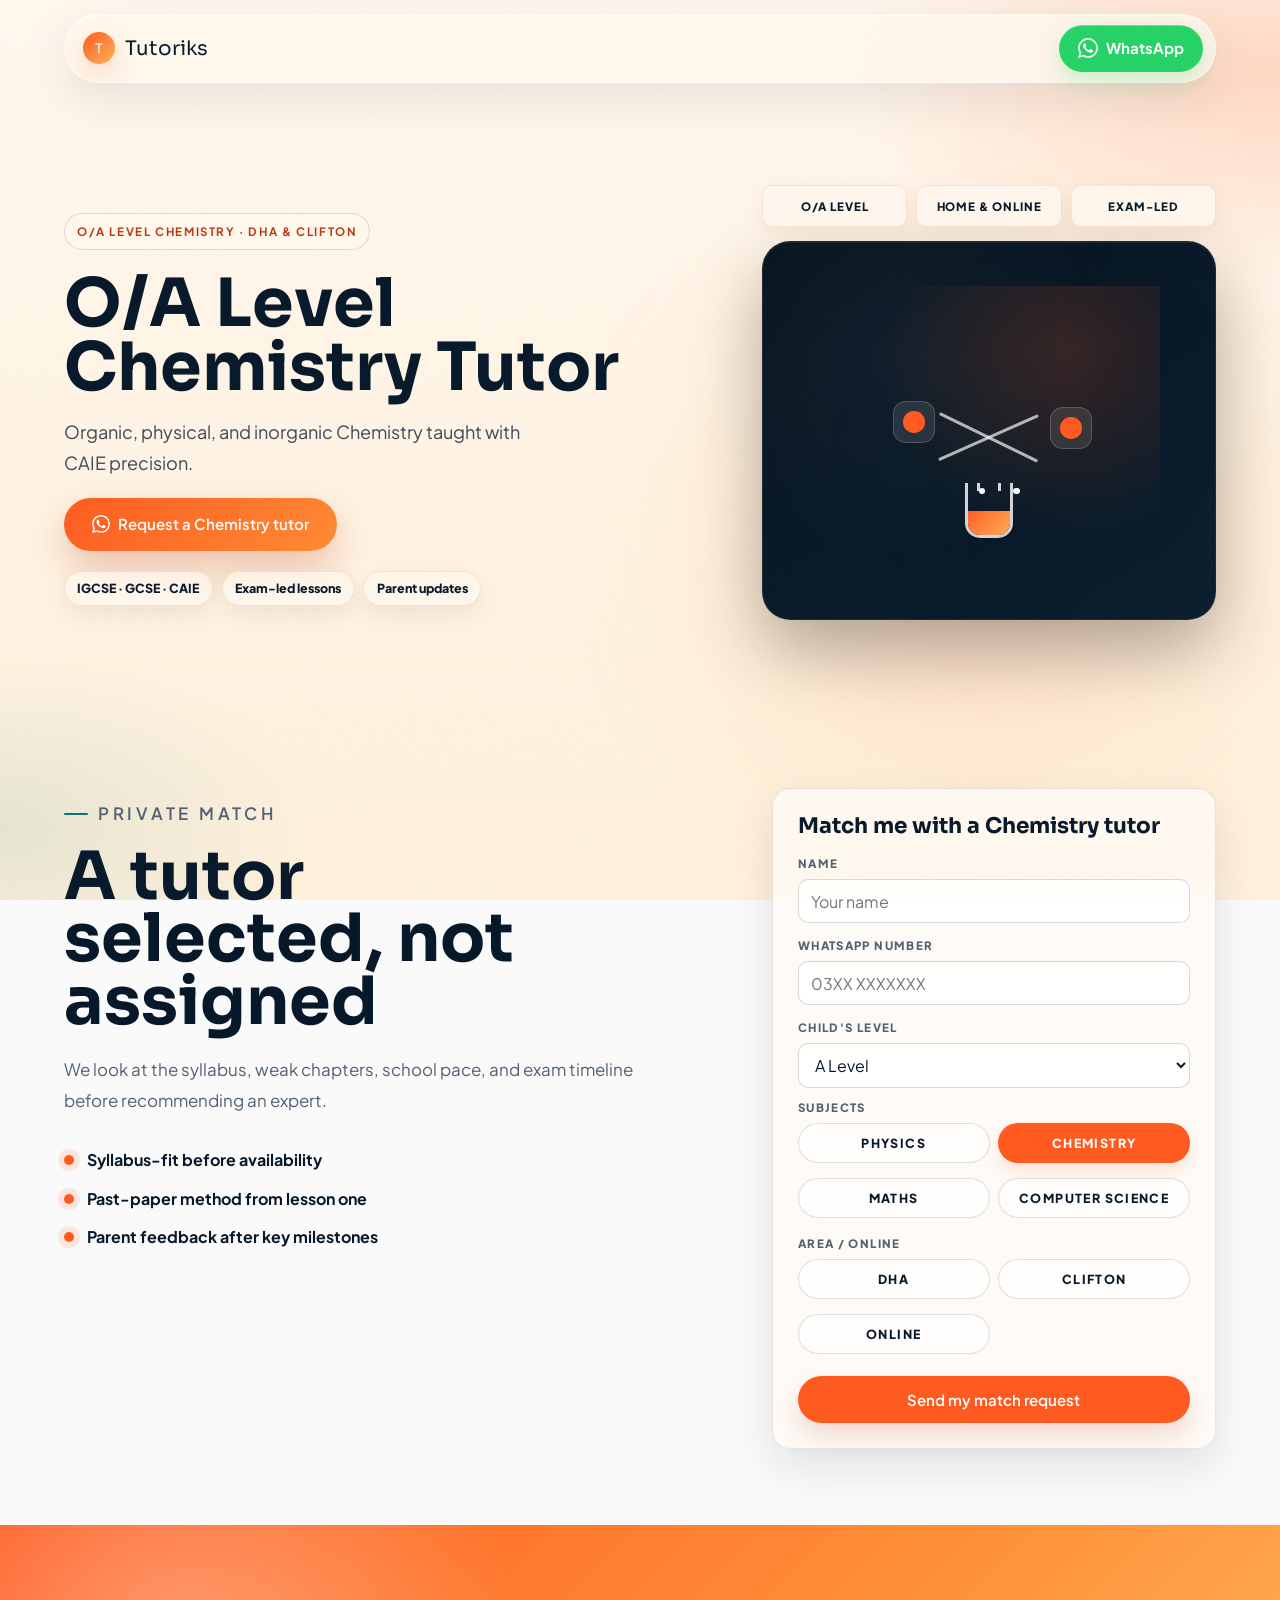
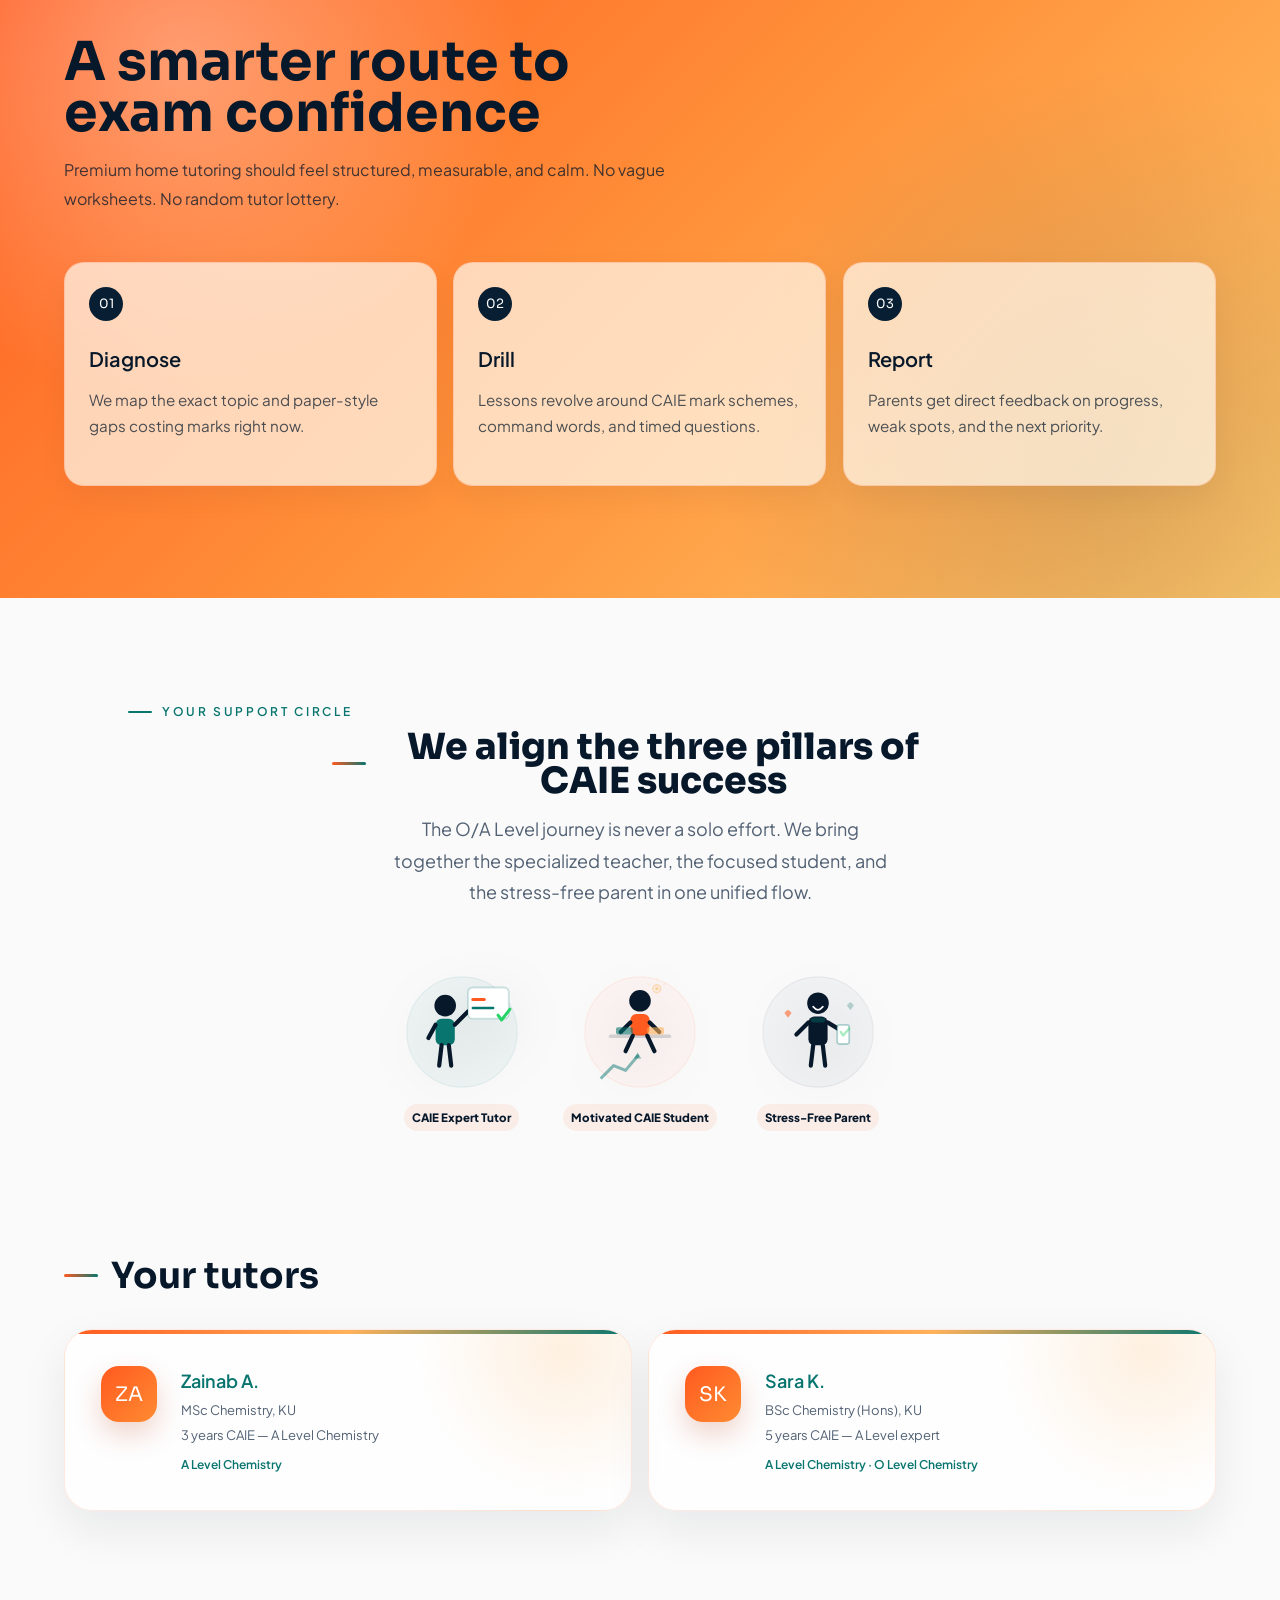
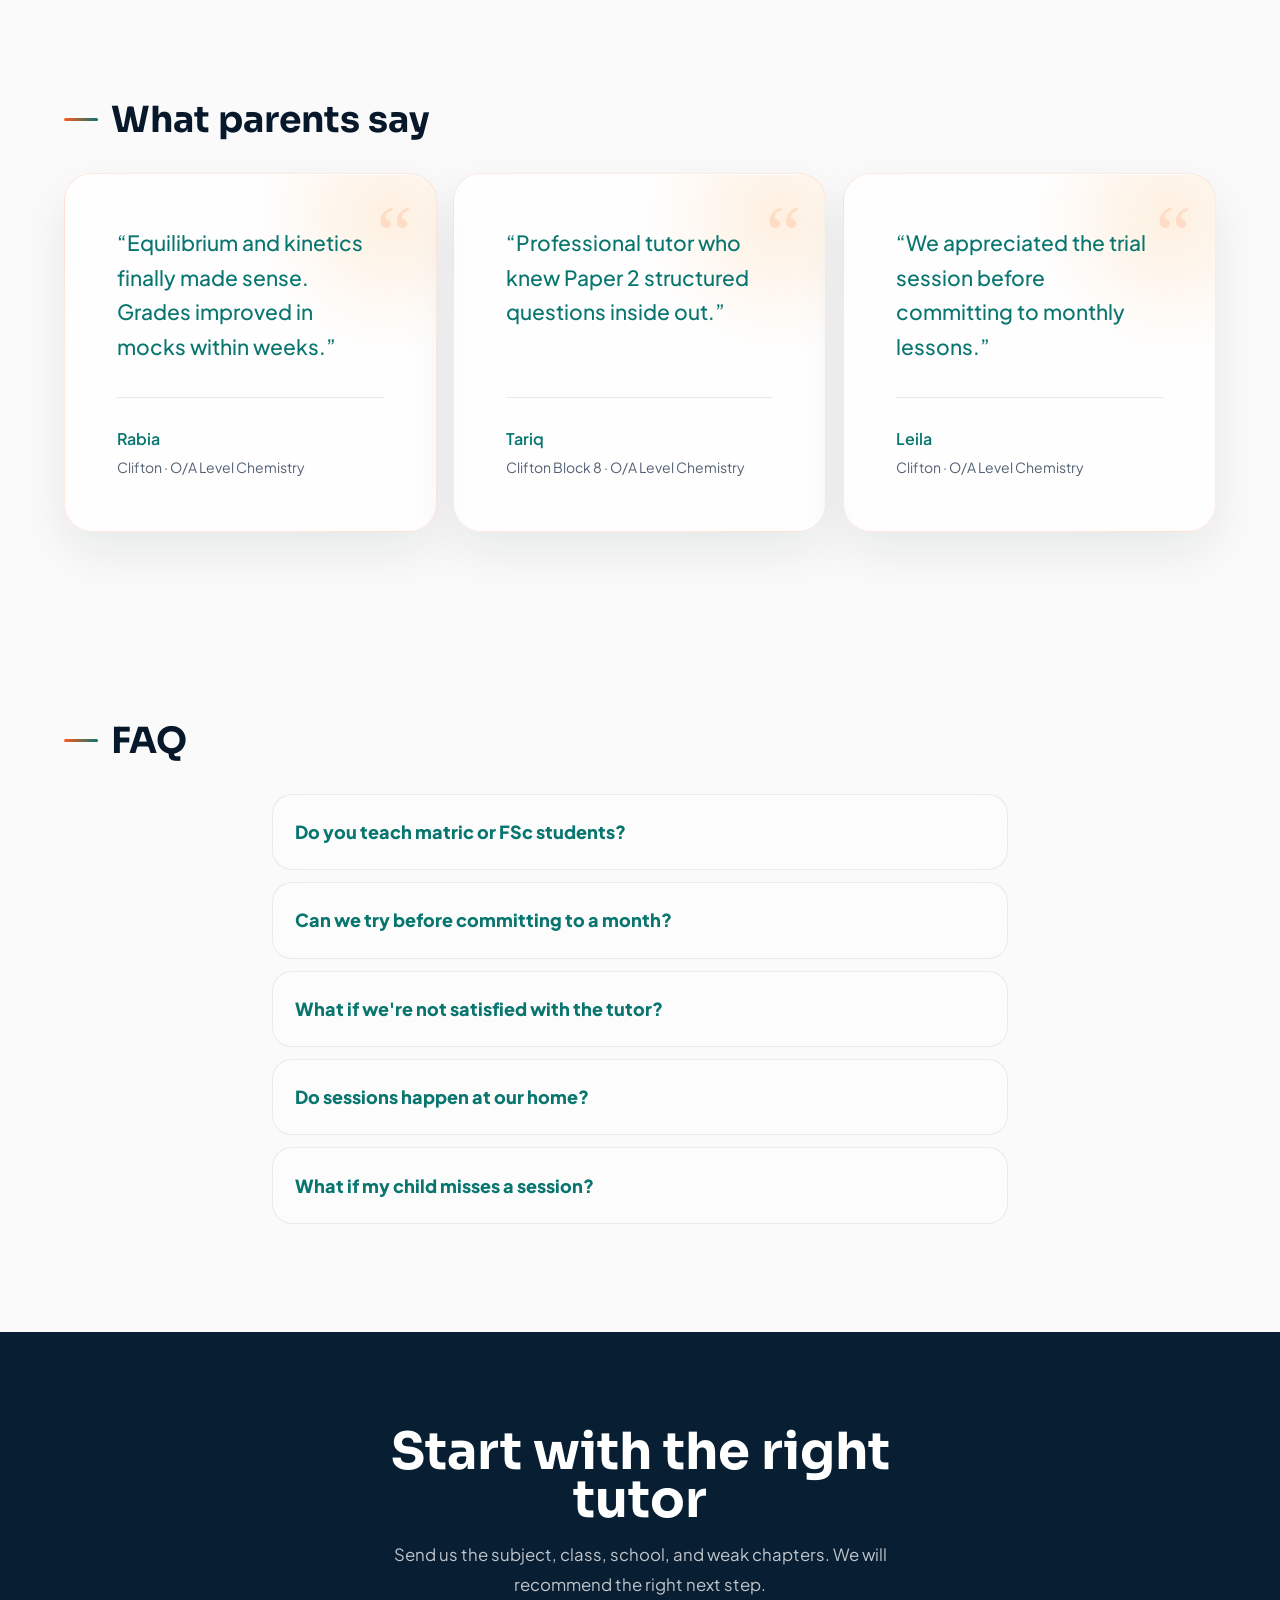
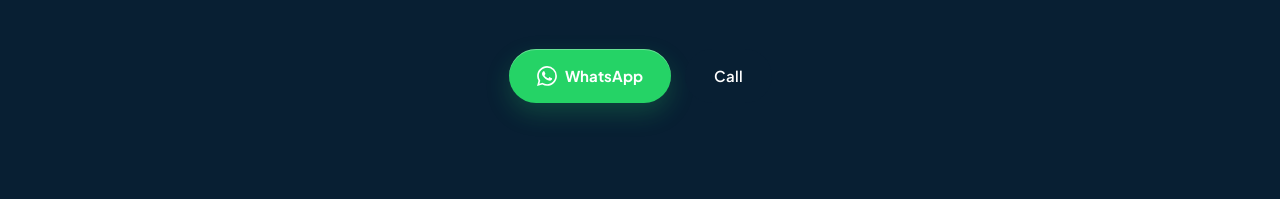
==== commit 58e21a41: "Add files via upload" ====
--- a/Project/lp/a-level-chemistry-clifton/index.html
+++ b/Project/lp/a-level-chemistry-clifton/index.html
@@ -3,7 +3,7 @@
 <head>
 <meta charset="UTF-8">
 <meta name="viewport" content="width=device-width, initial-scale=1.0, viewport-fit=cover">
-<meta name="description" content="Cambridge-specialist home tutors for DHA and Clifton. Trial session available.">
+<meta name="description" content="Cambridge-expert home tutors for DHA and Clifton. Trial session available.">
 <meta name="robots" content="noindex, nofollow">
 <meta name="theme-color" content="#FF7A2F">
 <title>O/A Level Chemistry Tutor in DHA &amp; Clifton | Tutoriks</title>
@@ -63,7 +63,7 @@
   <div class="lp-match-copy">
     <p class="eyebrow">Private match</p>
     <h2>A tutor selected, not assigned</h2>
-    <p>We look at the syllabus, weak chapters, school pace, and exam timeline before recommending a specialist.</p>
+    <p>We look at the syllabus, weak chapters, school pace, and exam timeline before recommending an expert.</p>
     <div class="lp-signal-list">
       <span>Syllabus-fit before availability</span>
       <span>Past-paper method from lesson one</span>
@@ -142,7 +142,7 @@
     <animate attributeName="opacity" values="0;0;0;1;1;0" dur="4s" repeatCount="indefinite"/>
   </path>
 </svg>
-          <span class="char-label">CAIE Specialist Tutor</span>
+          <span class="char-label">CAIE Expert Tutor</span>
         </div>
         <div class="char-wrapper char-student">
           <svg class="char-svg char-svg--student" viewBox="0 0 100 100" xmlns="http://www.w3.org/2000/svg">
@@ -236,7 +236,7 @@
 <section class="lp-section">
   <h2>Your tutors</h2>
   <div class="tutor-grid" id="lpTutors">
-    <article class="tutor-card"><div class="tutor-avatar" aria-hidden="true">CA</div><div><h3>CAIE subject specialist</h3><p class="meta">Cambridge-focused home tutor</p><p class="meta">Matched to syllabus, area, and exam timeline</p><p class="subjects">Past papers · Weak-topic repair · Parent feedback</p></div></article>
+    <article class="tutor-card"><div class="tutor-avatar" aria-hidden="true">CA</div><div><h3>CAIE subject expert</h3><p class="meta">Cambridge-focused home tutor</p><p class="meta">Matched to syllabus, area, and exam timeline</p><p class="subjects">Past papers · Weak-topic repair · Parent feedback</p></div></article>
     <article class="tutor-card"><div class="tutor-avatar" aria-hidden="true">EX</div><div><h3>Exam method coach</h3><p class="meta">Paper technique and mark-scheme training</p><p class="meta">Structured practice for mocks and final exams</p><p class="subjects">CAIE command words · Timed drills · Progress plan</p></div></article>
   </div>
 </section>
--- a/Project/styles.css
+++ b/Project/styles.css
@@ -40,11 +40,11 @@
   --text-muted: var(--ink-muted);
   --bg: var(--cream);
   --bg-alt: var(--cream-deep);
-  --font-display: 'Sora', system-ui, -apple-system, BlinkMacSystemFont, 'Segoe UI', sans-serif;
-  --font-body: 'Plus Jakarta Sans', system-ui, -apple-system, BlinkMacSystemFont, 'Segoe UI', sans-serif;
+  --font-display: 'Inter', 'Sora', system-ui, -apple-system, BlinkMacSystemFont, 'Segoe UI', sans-serif;
+  --font-body: 'Inter', 'Plus Jakarta Sans', system-ui, -apple-system, BlinkMacSystemFont, 'Segoe UI', sans-serif;
   --max: 1240px;
   --px: clamp(1.5rem, 6vw, 4rem);
-  --section: clamp(7rem, 15vw, 12rem);
+  --section: clamp(7rem, 16vw, 13rem);
   --marquee-pad: clamp(2rem, 5vw, 3.5rem);
   --flow-lg: clamp(3.5rem, 8vw, 7rem);
   --flow-md: clamp(2rem, 5vw, 4rem);
@@ -188,7 +188,7 @@
 .lede {
   font-size: clamp(1rem, 2vw, 1.125rem);
   color: var(--text-muted);
-  max-width: 28rem;
+  max-width: 36rem;
   line-height: 1.75;
   font-weight: 400;
 }
@@ -196,7 +196,7 @@
   font-size: clamp(1.0625rem, 2.2vw, 1.25rem);
   font-weight: 400;
   color: var(--text-muted);
-  max-width: 32rem;
+  max-width: 38rem;
   line-height: 1.65;
 }
 .hero .display, .hero .lede {
@@ -240,10 +240,12 @@
   gap: 16px;
   min-height: 74px;
   padding: 10px 12px 10px 18px;
-  border: 1px solid rgba(255, 90, 31, 0.18);
+  border: 1px solid rgba(255, 255, 255, 0.5);
   border-radius: 999px;
-  background: rgba(255, 248, 238, 0.84);
-  box-shadow: 0 18px 60px rgba(7, 24, 42, 0.13);
+  background: rgba(255, 248, 238, 0.76);
+  box-shadow: 
+    0 1px 0 rgba(255, 255, 255, 0.6) inset,
+    0 18px 60px rgba(7, 24, 42, 0.1);
   backdrop-filter: blur(22px) saturate(1.45);
   -webkit-backdrop-filter: blur(22px) saturate(1.45);
 }
@@ -257,18 +259,6 @@
   letter-spacing: 0;
   color: var(--text);
   line-height: 1;
-}
-.nav-logo::before {
-  content: 'T';
-  display: inline-grid;
-  place-items: center;
-  width: 2.35rem;
-  height: 2.35rem;
-  border-radius: 50%;
-  color: var(--white);
-  background: linear-gradient(135deg, var(--warm-accent), #FFB25A);
-  box-shadow: 0 10px 26px rgba(255, 90, 31, 0.26);
-  font-size: 1rem;
 }
 .nav-tagline {
   font-size: 0.7rem;
@@ -320,13 +310,14 @@
 .nav-toggle-bars { display: flex; flex-direction: column; gap: 5px; width: 28px; }
 .nav-toggle-bars span {
   display: block;
-  height: 3px;
+  height: 2px;
   background: var(--text);
-  border-radius: 3px;
-}
-.nav-toggle-bars span:nth-child(1) { transform: rotate(-2deg); }
-.nav-toggle-bars span:nth-child(2) { transform: rotate(1deg); width: 90%; margin-left: auto; }
-.nav-toggle-bars span:nth-child(3) { transform: rotate(-1deg); width: 85%; }
+  border-radius: 99px;
+  transition: transform 0.3s ease, width 0.3s ease;
+}
+.nav-toggle-bars span:nth-child(1) { transform: none; }
+.nav-toggle-bars span:nth-child(2) { transform: none; width: 100%; margin-left: 0; }
+.nav-toggle-bars span:nth-child(3) { transform: none; width: 100%; }
 
 /* Buttons */
 .btn {
@@ -342,38 +333,50 @@
   border-radius: var(--radius-pill);
   padding: 14px 28px;
   min-height: 48px;
-  transition: transform 0.2s, box-shadow 0.2s, background 0.2s;
-}
-.btn:active { transform: scale(0.97); }
+  transition: transform 0.3s cubic-bezier(0.16, 1, 0.3, 1), box-shadow 0.3s cubic-bezier(0.16, 1, 0.3, 1), background 0.3s ease;
+}
+.btn:active { transform: scale(0.96) translateY(0); }
+
+/* Green WhatsApp Button (used on landing page headers) */
 .btn-pill-white {
   background: #25D366;
   color: #ffffff;
   font-weight: 700;
   border: none;
-  box-shadow: 0 8px 26px rgba(37, 211, 102, 0.30);
+  box-shadow: 
+    0 1px 0 rgba(255, 255, 255, 0.3) inset,
+    0 10px 24px rgba(37, 211, 102, 0.22);
   letter-spacing: 0;
 }
 .btn-pill-white:hover {
   background: #1EB855;
-  box-shadow: 0 14px 36px rgba(37, 211, 102, 0.40);
-  transform: translateY(-1px);
+  box-shadow: 
+    0 1px 0 rgba(255, 255, 255, 0.3) inset,
+    0 14px 32px rgba(37, 211, 102, 0.32);
+  transform: translateY(-2px);
 }
 .btn-pill-white svg { fill: #ffffff; }
+
 .btn-ghost {
   background: var(--teal-deep);
   color: var(--white);
   border: 1px solid transparent;
 }
 .btn-ghost:hover { background: #041522; border-color: var(--hairline); }
+
 .btn-whatsapp {
   background: #25D366;
   color: var(--white);
-  box-shadow: 0 14px 34px rgba(37, 211, 102, 0.28);
+  box-shadow: 
+    0 1px 0 rgba(255, 255, 255, 0.3) inset,
+    0 12px 30px rgba(37, 211, 102, 0.22);
 }
 .btn-whatsapp:hover {
   background: #1EB855;
-  box-shadow: 0 18px 40px rgba(37, 211, 102, 0.38);
-  transform: translateY(-1px);
+  box-shadow: 
+    0 1px 0 rgba(255, 255, 255, 0.3) inset,
+    0 16px 36px rgba(37, 211, 102, 0.32);
+  transform: translateY(-2px);
 }
 .btn-whatsapp svg { width: 18px; height: 18px; }
 
@@ -383,12 +386,16 @@
   color: #ffffff;
   font-weight: 700;
   border: none;
-  box-shadow: 0 8px 26px rgba(37, 211, 102, 0.30);
+  box-shadow: 
+    0 1px 0 rgba(255, 255, 255, 0.3) inset,
+    0 10px 24px rgba(37, 211, 102, 0.22);
 }
 .btn-wa-green:hover {
   background: #1EB855;
-  box-shadow: 0 14px 36px rgba(37, 211, 102, 0.40);
-  transform: translateY(-1px);
+  box-shadow: 
+    0 1px 0 rgba(255, 255, 255, 0.3) inset,
+    0 14px 32px rgba(37, 211, 102, 0.32);
+  transform: translateY(-2px);
 }
 .btn-wa-green svg { fill: #ffffff; }
 
@@ -404,27 +411,38 @@
   fill: currentColor;
 }
 .btn-on-dark { background: var(--teal); color: var(--white); font-weight: 700; }
+
 .btn-hero-primary {
-  background: linear-gradient(135deg, var(--warm-accent), #FF923A 58%, #FFB25A);
-  color: var(--white);
-  font-weight: 800;
-  box-shadow: 0 18px 44px rgba(255, 90, 31, 0.28);
+  background: #25D366;
+  color: #ffffff;
+  font-weight: 700;
+  box-shadow:
+    0 1px 0 rgba(255, 255, 255, 0.25) inset,
+    0 12px 32px rgba(37, 211, 102, 0.28);
 }
 .btn-hero-primary:hover {
+  transform: translateY(-2px) scale(1.01);
+  background: #1ebe5a;
+  box-shadow:
+    0 1px 0 rgba(255, 255, 255, 0.25) inset,
+    0 20px 42px rgba(37, 211, 102, 0.35);
+}
+
+/* Outline Secondary Button */
+.btn-hero-secondary {
+  background: #ffffff;
+  color: var(--ink);
+  border: 1.5px solid rgba(0, 0, 0, 0.08);
+  box-shadow: 0 4px 16px rgba(7, 24, 42, 0.06);
+  font-weight: 600;
+}
+.btn-hero-secondary:hover {
+  background: #ffffff;
+  border-color: rgba(0, 0, 0, 0.14);
+  box-shadow: 0 8px 24px rgba(7, 24, 42, 0.10);
   transform: translateY(-2px);
-  box-shadow: 0 24px 56px rgba(255, 90, 31, 0.34);
-}
-.btn-hero-secondary {
-  background: rgba(7, 24, 42, 0.08);
-  color: var(--teal-deep);
-  border: 1.5px solid rgba(7, 24, 42, 0.18);
-  box-shadow: none;
-}
-.btn-hero-secondary:hover {
-  background: rgba(7, 24, 42, 0.13);
-  border-color: rgba(7, 24, 42, 0.28);
-  transform: translateY(-2px);
-}
+}
+
 .hero-actions {
   display: flex;
   flex-wrap: wrap;
@@ -534,24 +552,22 @@
   isolation: isolate;
   overflow: hidden;
   background:
-    radial-gradient(ellipse 36% 28% at 10% 20%, rgba(255, 90, 31, 0.16), transparent 62%),
-    radial-gradient(ellipse 28% 22% at 86% 86%, rgba(8, 117, 111, 0.18), transparent 62%),
-    linear-gradient(180deg, #FFF8EE 0%, #FFF0D9 100%);
-  border-bottom: 1px solid rgba(8, 31, 51, 0.16);
+    radial-gradient(ellipse 55% 45% at 88% 18%, rgba(255, 90, 31, 0.08) 0%, transparent 60%),
+    radial-gradient(ellipse 45% 35% at 12% 82%, rgba(8, 117, 111, 0.05) 0%, transparent 60%),
+    linear-gradient(180deg, #FFF9F2 0%, #FFF5E8 100%);
+  border-bottom: 1px solid rgba(8, 31, 51, 0.10);
 }
 .hero::before {
   content: '';
   position: absolute;
-  right: -12vw;
-  top: 12%;
-  transform: none;
-  width: min(62vw, 780px);
-  height: min(62vw, 780px);
-  border-radius: 46% 0 0 54%;
-  background:
-    radial-gradient(circle at 42% 36%, rgba(255, 255, 255, 0.32), transparent 32%),
-    linear-gradient(135deg, #FF5A1F 0%, #FF8B32 50%, #FFB25A 100%);
-  opacity: 0.96;
+  right: -10vw;
+  top: 8%;
+  width: min(70vw, 840px);
+  height: min(70vw, 840px);
+  border-radius: 50%;
+  background: radial-gradient(circle, rgba(255, 90, 31, 0.22) 0%, rgba(255, 178, 90, 0.08) 50%, transparent 72%);
+  filter: blur(90px);
+  opacity: 0.95;
   pointer-events: none;
   z-index: 0;
 }
@@ -964,8 +980,8 @@
 
 /* Welcome */
 .welcome-block {
-  padding-top: clamp(4rem, 8vw, 6rem);
-  padding-bottom: var(--section);
+  padding-top: clamp(5rem, 10vw, 8rem);
+  padding-bottom: clamp(5rem, 10vw, 8rem);
   position: relative;
   overflow: hidden;
 }
@@ -1182,9 +1198,9 @@
 
 .filter-result {
   display: grid;
-  gap: 0.35rem;
-  margin-top: 0.9rem;
-  padding: 1rem 1.1rem;
+  gap: 0.5rem;
+  margin-top: 1.5rem;
+  padding: 1.35rem 1.5rem;
   border-radius: 20px;
   background:
     radial-gradient(circle at 92% 14%, rgba(255, 178, 90, 0.26), transparent 34%),
@@ -2430,19 +2446,26 @@
 
 .area-visual {
   display: grid;
-  min-height: 21rem;
+  min-height: 24rem;
   place-items: center;
-  border: 1px solid rgba(255, 90, 31, 0.12);
+  border: 1px solid rgba(255, 255, 255, 0.08);
   border-radius: clamp(24px, 4vw, 34px);
   background:
-    radial-gradient(circle at 76% 22%, rgba(255, 178, 90, 0.22), transparent 32%),
-    rgba(255, 252, 247, 0.5);
+    radial-gradient(circle at 30% 30%, rgba(8, 117, 111, 0.18), transparent 45%),
+    radial-gradient(circle at 80% 80%, rgba(255, 90, 31, 0.12), transparent 40%),
+    var(--ink);
   box-shadow:
-    0 24px 60px rgba(7, 24, 42, 0.08),
-    inset 0 1px 0 rgba(255, 255, 255, 0.68);
+    0 32px 80px rgba(7, 24, 42, 0.18),
+    inset 0 1px 0 rgba(255, 255, 255, 0.08);
   overflow: hidden;
-  backdrop-filter: blur(16px);
-  -webkit-backdrop-filter: blur(16px);
+  position: relative;
+}
+.area-visual::before {
+  content: '';
+  position: absolute;
+  inset: 0;
+  background: url("data:image/svg+xml,%3Csvg viewBox='0 0 200 200' xmlns='http://www.w3.org/2000/svg'%3E%3Ccircle cx='100' cy='100' r='60' fill='none' stroke='rgba(255,255,255,0.06)' stroke-width='1'/%3E%3Ccircle cx='100' cy='100' r='90' fill='none' stroke='rgba(255,255,255,0.04)' stroke-width='1'/%3E%3C/svg%3E") center / 100% 100% no-repeat;
+  pointer-events: none;
 }
 
 .area-map {
@@ -2452,14 +2475,14 @@
 }
 
 .area-map-card {
-  fill: rgba(255, 252, 247, 0.82);
-  stroke: rgba(255, 90, 31, 0.14);
+  fill: rgba(255, 252, 247, 0.06);
+  stroke: rgba(255, 90, 31, 0.35);
   stroke-width: 2;
 }
 
 .area-grid {
   fill: none;
-  stroke: rgba(8, 31, 51, 0.06);
+  stroke: rgba(255, 255, 255, 0.08);
   stroke-width: 2;
 }
 
@@ -2473,7 +2496,7 @@
 }
 
 .area-pin circle {
-  fill: var(--teal-deep);
+  fill: var(--teal-light);
   stroke: #fff;
   stroke-width: 5;
 }
@@ -2487,8 +2510,8 @@
 }
 
 .area-home path:first-child {
-  fill: rgba(255, 90, 31, 0.1);
-  stroke: var(--teal-deep);
+  fill: rgba(255, 90, 31, 0.18);
+  stroke: var(--teal-light);
   stroke-width: 6;
   stroke-linejoin: round;
 }
@@ -2502,7 +2525,7 @@
 
 .area-dot {
   fill: none;
-  stroke: rgba(8, 31, 51, 0.28);
+  stroke: rgba(255, 255, 255, 0.35);
   stroke-width: 6;
   stroke-linecap: round;
   animation: areaPulse 2.4s ease-in-out infinite;
@@ -2575,6 +2598,7 @@
   color: var(--teal);
   background: linear-gradient(135deg, var(--teal), var(--teal-light));
   -webkit-background-clip: text;
+  background-clip: text;
   -webkit-text-fill-color: transparent;
   position: relative;
   display: inline-block;
@@ -2780,6 +2804,124 @@
   .testimonial-grid { padding-inline-end: 0; }
 }
 
+/* ── OUTCOMES SECTION ─────────────────────── */
+.outcomes-grid {
+  display: grid;
+  grid-template-columns: repeat(3, minmax(0, 1fr));
+  gap: clamp(1rem, 2.5vw, 1.5rem);
+  margin-top: clamp(2rem, 4vw, 3rem);
+}
+
+.outcome-card {
+  padding: 2.25rem;
+  border-radius: var(--radius-feature);
+  background:
+    radial-gradient(circle at 12% 12%, rgba(255, 90, 31, 0.07), transparent 35%),
+    radial-gradient(circle at 88% 88%, rgba(8, 117, 111, 0.05), transparent 35%),
+    rgba(255, 255, 255, 0.72);
+  border: 1px solid rgba(255, 90, 31, 0.12);
+  box-shadow: 
+    0 1px 0 rgba(255, 255, 255, 0.7) inset,
+    0 16px 46px rgba(7, 24, 42, 0.06);
+  backdrop-filter: blur(16px);
+  -webkit-backdrop-filter: blur(16px);
+  display: flex;
+  flex-direction: column;
+  justify-content: space-between;
+  min-height: 280px;
+  position: relative;
+  overflow: hidden;
+  transition: transform 0.35s cubic-bezier(0.16, 1, 0.3, 1), box-shadow 0.35s cubic-bezier(0.16, 1, 0.3, 1), border-color 0.35s ease;
+}
+
+.outcome-card:hover {
+  transform: translateY(-8px);
+  border-color: rgba(255, 90, 31, 0.28);
+  box-shadow: 
+    0 24px 60px rgba(7, 24, 42, 0.1),
+    0 12px 30px rgba(255, 90, 31, 0.08);
+}
+
+.outcome-meta {
+  font-size: 0.75rem;
+  font-weight: 700;
+  color: var(--teal-deep);
+  text-transform: uppercase;
+  letter-spacing: 0.06em;
+  margin-bottom: 1.25rem;
+}
+
+.outcome-grade-wrap {
+  display: flex;
+  align-items: center;
+  gap: 12px;
+  margin-bottom: 1.25rem;
+}
+
+.outcome-grade {
+  padding: 6px 14px;
+  border-radius: 999px;
+  font-family: var(--font-display);
+  font-size: 0.9rem;
+  font-weight: 800;
+  box-shadow: 0 4px 10px rgba(7, 24, 42, 0.04);
+}
+
+.outcome-grade--before {
+  background: rgba(7, 24, 42, 0.06);
+  color: rgba(7, 24, 42, 0.6);
+  border: 1px solid rgba(7, 24, 42, 0.08);
+}
+
+.outcome-arrow {
+  font-size: 1.2rem;
+  font-weight: 800;
+  color: var(--warm-accent);
+}
+
+.outcome-grade--after {
+  background: linear-gradient(135deg, #25D366, #1EB855);
+  color: var(--white);
+  box-shadow: 0 6px 16px rgba(37, 211, 102, 0.22);
+}
+
+.outcome-desc {
+  font-size: 0.92rem;
+  line-height: 1.65;
+  color: rgba(7, 24, 42, 0.78);
+  margin-bottom: 1.5rem;
+  flex-grow: 1;
+}
+
+.outcome-tutor-badge {
+  font-size: 0.72rem;
+  font-weight: 800;
+  color: var(--warm-accent-deep);
+  padding: 4px 10px;
+  border-radius: 999px;
+  border: 1px solid rgba(255, 90, 31, 0.16);
+  background: rgba(255, 90, 31, 0.06);
+  align-self: flex-start;
+}
+
+/* Outcomes Responsive */
+@media (max-width: 1024px) {
+  .outcomes-grid {
+    grid-template-columns: repeat(2, minmax(0, 1fr));
+  }
+}
+
+@media (max-width: 768px) {
+  .outcomes-grid {
+    grid-template-columns: 1fr;
+    gap: 1.25rem;
+  }
+  .outcome-card {
+    padding: 1.75rem;
+    min-height: auto;
+  }
+}
+
 /* FAQ — calm accordion with full-width active state */
 .faq-list {
   width: min(100%, 46rem);
@@ -3400,7 +3542,7 @@
     position: absolute;
     display: flex;
     align-items: center;
-    gap: 6px;
+    justify-content: center;
     padding: 7px 14px;
     background: rgba(7,24,42,0.82);
     backdrop-filter: blur(16px);
@@ -3408,7 +3550,7 @@
     border: 1px solid rgba(255,255,255,0.12);
     border-radius: 20px;
     font-family: var(--font-body);
-    font-size: 0.72rem;
+    font-size: 0.58rem;
     font-weight: 700;
     color: rgba(255,255,255,0.92);
     white-space: nowrap;
@@ -3427,36 +3569,36 @@
   .qm-pip--maths   { background: #FFB25A; box-shadow: 0 0 8px #FFB25A; }
   .qm-pip--cs      { background: #25D366; box-shadow: 0 0 8px #25D366; }
 
-  /* Orbit 1: Physics — radius 95px */
+  /* Orbit 1: CAIE Verified — radius 95px */
   .qm-orbit--1 { animation: orbitSpin 10s linear infinite; }
   .qm-orbit--1 .qm-chip {
-    left: -32px;
+    left: -68px;
     top: -95px;
     animation: counterSpin 10s linear infinite;
   }
 
-  /* Orbit 2: Chemistry — radius 125px */
+  /* Orbit 2: Mark Scheme — radius 125px */
   .qm-orbit--2 { animation: orbitSpin 14s linear infinite reverse; animation-delay: -3.5s; }
   .qm-orbit--2 .qm-chip {
-    left: -40px;
+    left: -62px;
     top: -125px;
     animation: counterSpinR 14s linear infinite;
     animation-delay: -3.5s;
   }
 
-  /* Orbit 3: Maths — radius 110px, starts offset */
+  /* Orbit 3: Past Papers — radius 110px, starts offset */
   .qm-orbit--3 { animation: orbitSpin 18s linear infinite; animation-delay: -6s; }
   .qm-orbit--3 .qm-chip {
-    left: -26px;
+    left: -58px;
     top: -110px;
     animation: counterSpin 18s linear infinite;
     animation-delay: -6s;
   }
 
-  /* Orbit 4: CS — radius 150px, starts offset */
+  /* Orbit 4: A* Grade — radius 150px, starts offset */
   .qm-orbit--4 { animation: orbitSpin 22s linear infinite reverse; animation-delay: -11s; }
   .qm-orbit--4 .qm-chip {
-    left: -20px;
+    left: -34px;
     top: -150px;
     animation: counterSpinR 22s linear infinite;
     animation-delay: -11s;
@@ -3514,7 +3656,7 @@
 
   :root {
     --px: clamp(1.75rem, 7vw, 2.25rem);
-    --section: 5.5rem;
+    --section: 6rem;
     --flow-lg: 3.75rem;
     --flow-md: 2.75rem;
   }
@@ -3530,11 +3672,13 @@
   .site-header.scrolled { box-shadow: none; }
 
   .site-header nav {
-    min-height: 62px;
-    padding: 8px 10px 8px 12px;
-    border-color: rgba(255, 90, 31, 0.16);
-    background: rgba(255, 248, 238, 0.9);
-    box-shadow: 0 12px 34px rgba(7, 24, 42, 0.12);
+    min-height: 56px;
+    padding: 6px 12px 6px 16px;
+    border-color: rgba(255, 255, 255, 0.4);
+    background: rgba(255, 248, 238, 0.75);
+    box-shadow: 0 12px 34px rgba(7, 24, 42, 0.08);
+    backdrop-filter: blur(20px) saturate(1.3);
+    -webkit-backdrop-filter: blur(20px) saturate(1.3);
   }
 
   .nav-logo {
@@ -3542,18 +3686,20 @@
     gap: 0.5rem;
   }
 
-  .nav-logo::before {
-    width: 2rem;
-    height: 2rem;
-    font-size: 0.86rem;
-  }
 
   .nav-tagline { display: none; }
 
+  .nav-right .btn-wa-green,
   .nav-right .btn-pill-white {
-    padding: 10px 14px;
-    min-height: 42px;
-    font-size: 0.82rem;
+    padding: 8px 14px;
+    min-height: 38px;
+    font-size: 0.78rem;
+  }
+
+  .nav-right .btn-wa-green svg,
+  .nav-right .btn-pill-white svg {
+    width: 16px;
+    height: 16px;
   }
 
   .nav-links {
@@ -3563,13 +3709,14 @@
     right: 0;
     left: 0;
     flex-direction: column;
-    background: var(--surface);
+    background: rgba(255, 248, 238, 0.96);
     padding: 12px;
-    border: 1px solid var(--hairline);
+    border: 1px solid rgba(255, 90, 31, 0.16);
     margin-top: 10px;
-    border-radius: var(--radius);
-    box-shadow: var(--shadow-md);
-    backdrop-filter: none;
+    border-radius: 20px;
+    box-shadow: 0 16px 44px rgba(7, 24, 42, 0.15);
+    backdrop-filter: blur(20px);
+    -webkit-backdrop-filter: blur(20px);
   }
   .nav-links a {
     min-height: 44px;
@@ -3596,7 +3743,7 @@
 
   /* ── HERO ─────────────────────────────────── */
   .hero {
-    padding-top: max(5.8rem, calc(5.2rem + env(safe-area-inset-top)));
+    padding-top: max(8rem, calc(7.2rem + env(safe-area-inset-top)));
     min-height: auto;
     padding-bottom: 4rem;
     overflow: hidden;
@@ -3774,8 +3921,58 @@
   .t-card:hover { transform: none; }
 }
 
+@media (max-width: 430px) {
+  .site-header nav {
+    padding: 8px 10px 8px 14px;
+    min-height: 68px;
+  }
+  .nav-brand {
+    gap: 10px;
+    flex-shrink: 1;
+    min-width: 0;
+  }
+  .nav-logo {
+    font-size: clamp(1.1rem, 4vw, 1.2rem);
+    gap: 0.45rem;
+    min-width: 0;
+  }
+  .nav-tagline {
+    display: none;
+  }
+  .nav-right {
+    gap: 8px;
+    flex-shrink: 0;
+  }
+  .nav-right .btn-wa-green,
+  .nav-right .btn-pill-white {
+    padding: 8px 12px;
+    min-height: 36px;
+    font-size: 0.75rem;
+    white-space: nowrap;
+  }
+  .nav-right .btn-wa-green svg,
+  .nav-right .btn-pill-white svg {
+    width: 16px;
+    height: 16px;
+  }
+
+  /* Filter section responsive fixes for narrow widths */
+  .filter-orbit {
+    right: 0.6rem;
+    top: 0.6rem;
+    width: clamp(5rem, 12vw, 6.5rem);
+  }
+  .filter-label {
+    max-width: 12rem;
+    margin-top: clamp(3.5rem, 10vw, 4.5rem);
+  }
+  .filter-stack {
+    margin-top: clamp(2.5rem, 6vw, 3.5rem);
+  }
+}
+
 @media (max-width: 380px) {
-  .nav-right .btn-pill-white { padding: 12px 14px; }
+  .nav-right .btn-pill-white { padding: 10px 12px; }
   .trust-bar { font-size: 0.75rem; gap: 0.5rem 1rem; }
 }
 
--- a/Project/styles.css
+++ b/Project/styles.css
@@ -40,11 +40,11 @@
   --text-muted: var(--ink-muted);
   --bg: var(--cream);
   --bg-alt: var(--cream-deep);
-  --font-display: 'Sora', system-ui, -apple-system, BlinkMacSystemFont, 'Segoe UI', sans-serif;
-  --font-body: 'Plus Jakarta Sans', system-ui, -apple-system, BlinkMacSystemFont, 'Segoe UI', sans-serif;
+  --font-display: 'Inter', 'Sora', system-ui, -apple-system, BlinkMacSystemFont, 'Segoe UI', sans-serif;
+  --font-body: 'Inter', 'Plus Jakarta Sans', system-ui, -apple-system, BlinkMacSystemFont, 'Segoe UI', sans-serif;
   --max: 1240px;
   --px: clamp(1.5rem, 6vw, 4rem);
-  --section: clamp(7rem, 15vw, 12rem);
+  --section: clamp(7rem, 16vw, 13rem);
   --marquee-pad: clamp(2rem, 5vw, 3.5rem);
   --flow-lg: clamp(3.5rem, 8vw, 7rem);
   --flow-md: clamp(2rem, 5vw, 4rem);
@@ -188,7 +188,7 @@
 .lede {
   font-size: clamp(1rem, 2vw, 1.125rem);
   color: var(--text-muted);
-  max-width: 28rem;
+  max-width: 36rem;
   line-height: 1.75;
   font-weight: 400;
 }
@@ -196,7 +196,7 @@
   font-size: clamp(1.0625rem, 2.2vw, 1.25rem);
   font-weight: 400;
   color: var(--text-muted);
-  max-width: 32rem;
+  max-width: 38rem;
   line-height: 1.65;
 }
 .hero .display, .hero .lede {
@@ -240,10 +240,12 @@
   gap: 16px;
   min-height: 74px;
   padding: 10px 12px 10px 18px;
-  border: 1px solid rgba(255, 90, 31, 0.18);
+  border: 1px solid rgba(255, 255, 255, 0.5);
   border-radius: 999px;
-  background: rgba(255, 248, 238, 0.84);
-  box-shadow: 0 18px 60px rgba(7, 24, 42, 0.13);
+  background: rgba(255, 248, 238, 0.76);
+  box-shadow: 
+    0 1px 0 rgba(255, 255, 255, 0.6) inset,
+    0 18px 60px rgba(7, 24, 42, 0.1);
   backdrop-filter: blur(22px) saturate(1.45);
   -webkit-backdrop-filter: blur(22px) saturate(1.45);
 }
@@ -257,18 +259,6 @@
   letter-spacing: 0;
   color: var(--text);
   line-height: 1;
-}
-.nav-logo::before {
-  content: 'T';
-  display: inline-grid;
-  place-items: center;
-  width: 2.35rem;
-  height: 2.35rem;
-  border-radius: 50%;
-  color: var(--white);
-  background: linear-gradient(135deg, var(--warm-accent), #FFB25A);
-  box-shadow: 0 10px 26px rgba(255, 90, 31, 0.26);
-  font-size: 1rem;
 }
 .nav-tagline {
   font-size: 0.7rem;
@@ -320,13 +310,14 @@
 .nav-toggle-bars { display: flex; flex-direction: column; gap: 5px; width: 28px; }
 .nav-toggle-bars span {
   display: block;
-  height: 3px;
+  height: 2px;
   background: var(--text);
-  border-radius: 3px;
-}
-.nav-toggle-bars span:nth-child(1) { transform: rotate(-2deg); }
-.nav-toggle-bars span:nth-child(2) { transform: rotate(1deg); width: 90%; margin-left: auto; }
-.nav-toggle-bars span:nth-child(3) { transform: rotate(-1deg); width: 85%; }
+  border-radius: 99px;
+  transition: transform 0.3s ease, width 0.3s ease;
+}
+.nav-toggle-bars span:nth-child(1) { transform: none; }
+.nav-toggle-bars span:nth-child(2) { transform: none; width: 100%; margin-left: 0; }
+.nav-toggle-bars span:nth-child(3) { transform: none; width: 100%; }
 
 /* Buttons */
 .btn {
@@ -342,38 +333,50 @@
   border-radius: var(--radius-pill);
   padding: 14px 28px;
   min-height: 48px;
-  transition: transform 0.2s, box-shadow 0.2s, background 0.2s;
-}
-.btn:active { transform: scale(0.97); }
+  transition: transform 0.3s cubic-bezier(0.16, 1, 0.3, 1), box-shadow 0.3s cubic-bezier(0.16, 1, 0.3, 1), background 0.3s ease;
+}
+.btn:active { transform: scale(0.96) translateY(0); }
+
+/* Green WhatsApp Button (used on landing page headers) */
 .btn-pill-white {
   background: #25D366;
   color: #ffffff;
   font-weight: 700;
   border: none;
-  box-shadow: 0 8px 26px rgba(37, 211, 102, 0.30);
+  box-shadow: 
+    0 1px 0 rgba(255, 255, 255, 0.3) inset,
+    0 10px 24px rgba(37, 211, 102, 0.22);
   letter-spacing: 0;
 }
 .btn-pill-white:hover {
   background: #1EB855;
-  box-shadow: 0 14px 36px rgba(37, 211, 102, 0.40);
-  transform: translateY(-1px);
+  box-shadow: 
+    0 1px 0 rgba(255, 255, 255, 0.3) inset,
+    0 14px 32px rgba(37, 211, 102, 0.32);
+  transform: translateY(-2px);
 }
 .btn-pill-white svg { fill: #ffffff; }
+
 .btn-ghost {
   background: var(--teal-deep);
   color: var(--white);
   border: 1px solid transparent;
 }
 .btn-ghost:hover { background: #041522; border-color: var(--hairline); }
+
 .btn-whatsapp {
   background: #25D366;
   color: var(--white);
-  box-shadow: 0 14px 34px rgba(37, 211, 102, 0.28);
+  box-shadow: 
+    0 1px 0 rgba(255, 255, 255, 0.3) inset,
+    0 12px 30px rgba(37, 211, 102, 0.22);
 }
 .btn-whatsapp:hover {
   background: #1EB855;
-  box-shadow: 0 18px 40px rgba(37, 211, 102, 0.38);
-  transform: translateY(-1px);
+  box-shadow: 
+    0 1px 0 rgba(255, 255, 255, 0.3) inset,
+    0 16px 36px rgba(37, 211, 102, 0.32);
+  transform: translateY(-2px);
 }
 .btn-whatsapp svg { width: 18px; height: 18px; }
 
@@ -383,12 +386,16 @@
   color: #ffffff;
   font-weight: 700;
   border: none;
-  box-shadow: 0 8px 26px rgba(37, 211, 102, 0.30);
+  box-shadow: 
+    0 1px 0 rgba(255, 255, 255, 0.3) inset,
+    0 10px 24px rgba(37, 211, 102, 0.22);
 }
 .btn-wa-green:hover {
   background: #1EB855;
-  box-shadow: 0 14px 36px rgba(37, 211, 102, 0.40);
-  transform: translateY(-1px);
+  box-shadow: 
+    0 1px 0 rgba(255, 255, 255, 0.3) inset,
+    0 14px 32px rgba(37, 211, 102, 0.32);
+  transform: translateY(-2px);
 }
 .btn-wa-green svg { fill: #ffffff; }
 
@@ -404,27 +411,38 @@
   fill: currentColor;
 }
 .btn-on-dark { background: var(--teal); color: var(--white); font-weight: 700; }
+
 .btn-hero-primary {
-  background: linear-gradient(135deg, var(--warm-accent), #FF923A 58%, #FFB25A);
-  color: var(--white);
-  font-weight: 800;
-  box-shadow: 0 18px 44px rgba(255, 90, 31, 0.28);
+  background: #25D366;
+  color: #ffffff;
+  font-weight: 700;
+  box-shadow:
+    0 1px 0 rgba(255, 255, 255, 0.25) inset,
+    0 12px 32px rgba(37, 211, 102, 0.28);
 }
 .btn-hero-primary:hover {
+  transform: translateY(-2px) scale(1.01);
+  background: #1ebe5a;
+  box-shadow:
+    0 1px 0 rgba(255, 255, 255, 0.25) inset,
+    0 20px 42px rgba(37, 211, 102, 0.35);
+}
+
+/* Outline Secondary Button */
+.btn-hero-secondary {
+  background: #ffffff;
+  color: var(--ink);
+  border: 1.5px solid rgba(0, 0, 0, 0.08);
+  box-shadow: 0 4px 16px rgba(7, 24, 42, 0.06);
+  font-weight: 600;
+}
+.btn-hero-secondary:hover {
+  background: #ffffff;
+  border-color: rgba(0, 0, 0, 0.14);
+  box-shadow: 0 8px 24px rgba(7, 24, 42, 0.10);
   transform: translateY(-2px);
-  box-shadow: 0 24px 56px rgba(255, 90, 31, 0.34);
-}
-.btn-hero-secondary {
-  background: rgba(7, 24, 42, 0.08);
-  color: var(--teal-deep);
-  border: 1.5px solid rgba(7, 24, 42, 0.18);
-  box-shadow: none;
-}
-.btn-hero-secondary:hover {
-  background: rgba(7, 24, 42, 0.13);
-  border-color: rgba(7, 24, 42, 0.28);
-  transform: translateY(-2px);
-}
+}
+
 .hero-actions {
   display: flex;
   flex-wrap: wrap;
@@ -534,24 +552,22 @@
   isolation: isolate;
   overflow: hidden;
   background:
-    radial-gradient(ellipse 36% 28% at 10% 20%, rgba(255, 90, 31, 0.16), transparent 62%),
-    radial-gradient(ellipse 28% 22% at 86% 86%, rgba(8, 117, 111, 0.18), transparent 62%),
-    linear-gradient(180deg, #FFF8EE 0%, #FFF0D9 100%);
-  border-bottom: 1px solid rgba(8, 31, 51, 0.16);
+    radial-gradient(ellipse 55% 45% at 88% 18%, rgba(255, 90, 31, 0.08) 0%, transparent 60%),
+    radial-gradient(ellipse 45% 35% at 12% 82%, rgba(8, 117, 111, 0.05) 0%, transparent 60%),
+    linear-gradient(180deg, #FFF9F2 0%, #FFF5E8 100%);
+  border-bottom: 1px solid rgba(8, 31, 51, 0.10);
 }
 .hero::before {
   content: '';
   position: absolute;
-  right: -12vw;
-  top: 12%;
-  transform: none;
-  width: min(62vw, 780px);
-  height: min(62vw, 780px);
-  border-radius: 46% 0 0 54%;
-  background:
-    radial-gradient(circle at 42% 36%, rgba(255, 255, 255, 0.32), transparent 32%),
-    linear-gradient(135deg, #FF5A1F 0%, #FF8B32 50%, #FFB25A 100%);
-  opacity: 0.96;
+  right: -10vw;
+  top: 8%;
+  width: min(70vw, 840px);
+  height: min(70vw, 840px);
+  border-radius: 50%;
+  background: radial-gradient(circle, rgba(255, 90, 31, 0.22) 0%, rgba(255, 178, 90, 0.08) 50%, transparent 72%);
+  filter: blur(90px);
+  opacity: 0.95;
   pointer-events: none;
   z-index: 0;
 }
@@ -964,8 +980,8 @@
 
 /* Welcome */
 .welcome-block {
-  padding-top: clamp(4rem, 8vw, 6rem);
-  padding-bottom: var(--section);
+  padding-top: clamp(5rem, 10vw, 8rem);
+  padding-bottom: clamp(5rem, 10vw, 8rem);
   position: relative;
   overflow: hidden;
 }
@@ -1182,9 +1198,9 @@
 
 .filter-result {
   display: grid;
-  gap: 0.35rem;
-  margin-top: 0.9rem;
-  padding: 1rem 1.1rem;
+  gap: 0.5rem;
+  margin-top: 1.5rem;
+  padding: 1.35rem 1.5rem;
   border-radius: 20px;
   background:
     radial-gradient(circle at 92% 14%, rgba(255, 178, 90, 0.26), transparent 34%),
@@ -2430,19 +2446,26 @@
 
 .area-visual {
   display: grid;
-  min-height: 21rem;
+  min-height: 24rem;
   place-items: center;
-  border: 1px solid rgba(255, 90, 31, 0.12);
+  border: 1px solid rgba(255, 255, 255, 0.08);
   border-radius: clamp(24px, 4vw, 34px);
   background:
-    radial-gradient(circle at 76% 22%, rgba(255, 178, 90, 0.22), transparent 32%),
-    rgba(255, 252, 247, 0.5);
+    radial-gradient(circle at 30% 30%, rgba(8, 117, 111, 0.18), transparent 45%),
+    radial-gradient(circle at 80% 80%, rgba(255, 90, 31, 0.12), transparent 40%),
+    var(--ink);
   box-shadow:
-    0 24px 60px rgba(7, 24, 42, 0.08),
-    inset 0 1px 0 rgba(255, 255, 255, 0.68);
+    0 32px 80px rgba(7, 24, 42, 0.18),
+    inset 0 1px 0 rgba(255, 255, 255, 0.08);
   overflow: hidden;
-  backdrop-filter: blur(16px);
-  -webkit-backdrop-filter: blur(16px);
+  position: relative;
+}
+.area-visual::before {
+  content: '';
+  position: absolute;
+  inset: 0;
+  background: url("data:image/svg+xml,%3Csvg viewBox='0 0 200 200' xmlns='http://www.w3.org/2000/svg'%3E%3Ccircle cx='100' cy='100' r='60' fill='none' stroke='rgba(255,255,255,0.06)' stroke-width='1'/%3E%3Ccircle cx='100' cy='100' r='90' fill='none' stroke='rgba(255,255,255,0.04)' stroke-width='1'/%3E%3C/svg%3E") center / 100% 100% no-repeat;
+  pointer-events: none;
 }
 
 .area-map {
@@ -2452,14 +2475,14 @@
 }
 
 .area-map-card {
-  fill: rgba(255, 252, 247, 0.82);
-  stroke: rgba(255, 90, 31, 0.14);
+  fill: rgba(255, 252, 247, 0.06);
+  stroke: rgba(255, 90, 31, 0.35);
   stroke-width: 2;
 }
 
 .area-grid {
   fill: none;
-  stroke: rgba(8, 31, 51, 0.06);
+  stroke: rgba(255, 255, 255, 0.08);
   stroke-width: 2;
 }
 
@@ -2473,7 +2496,7 @@
 }
 
 .area-pin circle {
-  fill: var(--teal-deep);
+  fill: var(--teal-light);
   stroke: #fff;
   stroke-width: 5;
 }
@@ -2487,8 +2510,8 @@
 }
 
 .area-home path:first-child {
-  fill: rgba(255, 90, 31, 0.1);
-  stroke: var(--teal-deep);
+  fill: rgba(255, 90, 31, 0.18);
+  stroke: var(--teal-light);
   stroke-width: 6;
   stroke-linejoin: round;
 }
@@ -2502,7 +2525,7 @@
 
 .area-dot {
   fill: none;
-  stroke: rgba(8, 31, 51, 0.28);
+  stroke: rgba(255, 255, 255, 0.35);
   stroke-width: 6;
   stroke-linecap: round;
   animation: areaPulse 2.4s ease-in-out infinite;
@@ -2575,6 +2598,7 @@
   color: var(--teal);
   background: linear-gradient(135deg, var(--teal), var(--teal-light));
   -webkit-background-clip: text;
+  background-clip: text;
   -webkit-text-fill-color: transparent;
   position: relative;
   display: inline-block;
@@ -2780,6 +2804,124 @@
   .testimonial-grid { padding-inline-end: 0; }
 }
 
+/* ── OUTCOMES SECTION ─────────────────────── */
+.outcomes-grid {
+  display: grid;
+  grid-template-columns: repeat(3, minmax(0, 1fr));
+  gap: clamp(1rem, 2.5vw, 1.5rem);
+  margin-top: clamp(2rem, 4vw, 3rem);
+}
+
+.outcome-card {
+  padding: 2.25rem;
+  border-radius: var(--radius-feature);
+  background:
+    radial-gradient(circle at 12% 12%, rgba(255, 90, 31, 0.07), transparent 35%),
+    radial-gradient(circle at 88% 88%, rgba(8, 117, 111, 0.05), transparent 35%),
+    rgba(255, 255, 255, 0.72);
+  border: 1px solid rgba(255, 90, 31, 0.12);
+  box-shadow: 
+    0 1px 0 rgba(255, 255, 255, 0.7) inset,
+    0 16px 46px rgba(7, 24, 42, 0.06);
+  backdrop-filter: blur(16px);
+  -webkit-backdrop-filter: blur(16px);
+  display: flex;
+  flex-direction: column;
+  justify-content: space-between;
+  min-height: 280px;
+  position: relative;
+  overflow: hidden;
+  transition: transform 0.35s cubic-bezier(0.16, 1, 0.3, 1), box-shadow 0.35s cubic-bezier(0.16, 1, 0.3, 1), border-color 0.35s ease;
+}
+
+.outcome-card:hover {
+  transform: translateY(-8px);
+  border-color: rgba(255, 90, 31, 0.28);
+  box-shadow: 
+    0 24px 60px rgba(7, 24, 42, 0.1),
+    0 12px 30px rgba(255, 90, 31, 0.08);
+}
+
+.outcome-meta {
+  font-size: 0.75rem;
+  font-weight: 700;
+  color: var(--teal-deep);
+  text-transform: uppercase;
+  letter-spacing: 0.06em;
+  margin-bottom: 1.25rem;
+}
+
+.outcome-grade-wrap {
+  display: flex;
+  align-items: center;
+  gap: 12px;
+  margin-bottom: 1.25rem;
+}
+
+.outcome-grade {
+  padding: 6px 14px;
+  border-radius: 999px;
+  font-family: var(--font-display);
+  font-size: 0.9rem;
+  font-weight: 800;
+  box-shadow: 0 4px 10px rgba(7, 24, 42, 0.04);
+}
+
+.outcome-grade--before {
+  background: rgba(7, 24, 42, 0.06);
+  color: rgba(7, 24, 42, 0.6);
+  border: 1px solid rgba(7, 24, 42, 0.08);
+}
+
+.outcome-arrow {
+  font-size: 1.2rem;
+  font-weight: 800;
+  color: var(--warm-accent);
+}
+
+.outcome-grade--after {
+  background: linear-gradient(135deg, #25D366, #1EB855);
+  color: var(--white);
+  box-shadow: 0 6px 16px rgba(37, 211, 102, 0.22);
+}
+
+.outcome-desc {
+  font-size: 0.92rem;
+  line-height: 1.65;
+  color: rgba(7, 24, 42, 0.78);
+  margin-bottom: 1.5rem;
+  flex-grow: 1;
+}
+
+.outcome-tutor-badge {
+  font-size: 0.72rem;
+  font-weight: 800;
+  color: var(--warm-accent-deep);
+  padding: 4px 10px;
+  border-radius: 999px;
+  border: 1px solid rgba(255, 90, 31, 0.16);
+  background: rgba(255, 90, 31, 0.06);
+  align-self: flex-start;
+}
+
+/* Outcomes Responsive */
+@media (max-width: 1024px) {
+  .outcomes-grid {
+    grid-template-columns: repeat(2, minmax(0, 1fr));
+  }
+}
+
+@media (max-width: 768px) {
+  .outcomes-grid {
+    grid-template-columns: 1fr;
+    gap: 1.25rem;
+  }
+  .outcome-card {
+    padding: 1.75rem;
+    min-height: auto;
+  }
+}
+
 /* FAQ — calm accordion with full-width active state */
 .faq-list {
   width: min(100%, 46rem);
@@ -3400,7 +3542,7 @@
     position: absolute;
     display: flex;
     align-items: center;
-    gap: 6px;
+    justify-content: center;
     padding: 7px 14px;
     background: rgba(7,24,42,0.82);
     backdrop-filter: blur(16px);
@@ -3408,7 +3550,7 @@
     border: 1px solid rgba(255,255,255,0.12);
     border-radius: 20px;
     font-family: var(--font-body);
-    font-size: 0.72rem;
+    font-size: 0.58rem;
     font-weight: 700;
     color: rgba(255,255,255,0.92);
     white-space: nowrap;
@@ -3427,36 +3569,36 @@
   .qm-pip--maths   { background: #FFB25A; box-shadow: 0 0 8px #FFB25A; }
   .qm-pip--cs      { background: #25D366; box-shadow: 0 0 8px #25D366; }
 
-  /* Orbit 1: Physics — radius 95px */
+  /* Orbit 1: CAIE Verified — radius 95px */
   .qm-orbit--1 { animation: orbitSpin 10s linear infinite; }
   .qm-orbit--1 .qm-chip {
-    left: -32px;
+    left: -68px;
     top: -95px;
     animation: counterSpin 10s linear infinite;
   }
 
-  /* Orbit 2: Chemistry — radius 125px */
+  /* Orbit 2: Mark Scheme — radius 125px */
   .qm-orbit--2 { animation: orbitSpin 14s linear infinite reverse; animation-delay: -3.5s; }
   .qm-orbit--2 .qm-chip {
-    left: -40px;
+    left: -62px;
     top: -125px;
     animation: counterSpinR 14s linear infinite;
     animation-delay: -3.5s;
   }
 
-  /* Orbit 3: Maths — radius 110px, starts offset */
+  /* Orbit 3: Past Papers — radius 110px, starts offset */
   .qm-orbit--3 { animation: orbitSpin 18s linear infinite; animation-delay: -6s; }
   .qm-orbit--3 .qm-chip {
-    left: -26px;
+    left: -58px;
     top: -110px;
     animation: counterSpin 18s linear infinite;
     animation-delay: -6s;
   }
 
-  /* Orbit 4: CS — radius 150px, starts offset */
+  /* Orbit 4: A* Grade — radius 150px, starts offset */
   .qm-orbit--4 { animation: orbitSpin 22s linear infinite reverse; animation-delay: -11s; }
   .qm-orbit--4 .qm-chip {
-    left: -20px;
+    left: -34px;
     top: -150px;
     animation: counterSpinR 22s linear infinite;
     animation-delay: -11s;
@@ -3514,7 +3656,7 @@
 
   :root {
     --px: clamp(1.75rem, 7vw, 2.25rem);
-    --section: 5.5rem;
+    --section: 6rem;
     --flow-lg: 3.75rem;
     --flow-md: 2.75rem;
   }
@@ -3530,11 +3672,13 @@
   .site-header.scrolled { box-shadow: none; }
 
   .site-header nav {
-    min-height: 62px;
-    padding: 8px 10px 8px 12px;
-    border-color: rgba(255, 90, 31, 0.16);
-    background: rgba(255, 248, 238, 0.9);
-    box-shadow: 0 12px 34px rgba(7, 24, 42, 0.12);
+    min-height: 56px;
+    padding: 6px 12px 6px 16px;
+    border-color: rgba(255, 255, 255, 0.4);
+    background: rgba(255, 248, 238, 0.75);
+    box-shadow: 0 12px 34px rgba(7, 24, 42, 0.08);
+    backdrop-filter: blur(20px) saturate(1.3);
+    -webkit-backdrop-filter: blur(20px) saturate(1.3);
   }
 
   .nav-logo {
@@ -3542,18 +3686,20 @@
     gap: 0.5rem;
   }
 
-  .nav-logo::before {
-    width: 2rem;
-    height: 2rem;
-    font-size: 0.86rem;
-  }
 
   .nav-tagline { display: none; }
 
+  .nav-right .btn-wa-green,
   .nav-right .btn-pill-white {
-    padding: 10px 14px;
-    min-height: 42px;
-    font-size: 0.82rem;
+    padding: 8px 14px;
+    min-height: 38px;
+    font-size: 0.78rem;
+  }
+
+  .nav-right .btn-wa-green svg,
+  .nav-right .btn-pill-white svg {
+    width: 16px;
+    height: 16px;
   }
 
   .nav-links {
@@ -3563,13 +3709,14 @@
     right: 0;
     left: 0;
     flex-direction: column;
-    background: var(--surface);
+    background: rgba(255, 248, 238, 0.96);
     padding: 12px;
-    border: 1px solid var(--hairline);
+    border: 1px solid rgba(255, 90, 31, 0.16);
     margin-top: 10px;
-    border-radius: var(--radius);
-    box-shadow: var(--shadow-md);
-    backdrop-filter: none;
+    border-radius: 20px;
+    box-shadow: 0 16px 44px rgba(7, 24, 42, 0.15);
+    backdrop-filter: blur(20px);
+    -webkit-backdrop-filter: blur(20px);
   }
   .nav-links a {
     min-height: 44px;
@@ -3596,7 +3743,7 @@
 
   /* ── HERO ─────────────────────────────────── */
   .hero {
-    padding-top: max(5.8rem, calc(5.2rem + env(safe-area-inset-top)));
+    padding-top: max(8rem, calc(7.2rem + env(safe-area-inset-top)));
     min-height: auto;
     padding-bottom: 4rem;
     overflow: hidden;
@@ -3774,8 +3921,58 @@
   .t-card:hover { transform: none; }
 }
 
+@media (max-width: 430px) {
+  .site-header nav {
+    padding: 8px 10px 8px 14px;
+    min-height: 68px;
+  }
+  .nav-brand {
+    gap: 10px;
+    flex-shrink: 1;
+    min-width: 0;
+  }
+  .nav-logo {
+    font-size: clamp(1.1rem, 4vw, 1.2rem);
+    gap: 0.45rem;
+    min-width: 0;
+  }
+  .nav-tagline {
+    display: none;
+  }
+  .nav-right {
+    gap: 8px;
+    flex-shrink: 0;
+  }
+  .nav-right .btn-wa-green,
+  .nav-right .btn-pill-white {
+    padding: 8px 12px;
+    min-height: 36px;
+    font-size: 0.75rem;
+    white-space: nowrap;
+  }
+  .nav-right .btn-wa-green svg,
+  .nav-right .btn-pill-white svg {
+    width: 16px;
+    height: 16px;
+  }
+
+  /* Filter section responsive fixes for narrow widths */
+  .filter-orbit {
+    right: 0.6rem;
+    top: 0.6rem;
+    width: clamp(5rem, 12vw, 6.5rem);
+  }
+  .filter-label {
+    max-width: 12rem;
+    margin-top: clamp(3.5rem, 10vw, 4.5rem);
+  }
+  .filter-stack {
+    margin-top: clamp(2.5rem, 6vw, 3.5rem);
+  }
+}
+
 @media (max-width: 380px) {
-  .nav-right .btn-pill-white { padding: 12px 14px; }
+  .nav-right .btn-pill-white { padding: 10px 12px; }
   .trust-bar { font-size: 0.75rem; gap: 0.5rem 1rem; }
 }
 
--- a/Project/landing.css
+++ b/Project/landing.css
@@ -26,12 +26,14 @@
   display: flex;
   justify-content: space-between;
   align-items: center;
-  background: rgba(255, 248, 238, 0.88);
+  background: rgba(255, 248, 238, 0.8);
   backdrop-filter: blur(22px) saturate(1.25);
   -webkit-backdrop-filter: blur(22px) saturate(1.25);
-  border: 1px solid rgba(255, 90, 31, 0.16);
+  border: 1px solid rgba(255, 255, 255, 0.5);
   border-radius: 999px;
-  box-shadow: 0 16px 50px rgba(7, 24, 42, 0.12);
+  box-shadow: 
+    0 1px 0 rgba(255, 255, 255, 0.6) inset,
+    0 16px 50px rgba(7, 24, 42, 0.09);
 }
 
 .lp-header a:first-child {
@@ -85,14 +87,13 @@
 .lp-hero::before {
   content: '';
   position: absolute;
-  right: -16vw;
+  right: -10vw;
   top: clamp(3rem, 7vw, 6rem);
-  width: min(52vw, 680px);
+  width: min(60vw, 720px);
   aspect-ratio: 1;
-  border-radius: 48% 0 0 52%;
-  background:
-    radial-gradient(circle at 38% 34%, rgba(255, 255, 255, 0.26), transparent 30%),
-    linear-gradient(135deg, #FF5A1F 0%, #FF8B32 52%, #FFB25A 100%);
+  border-radius: 50%;
+  background: radial-gradient(circle, rgba(255, 90, 31, 0.2) 0%, rgba(255, 178, 90, 0.07) 50%, transparent 72%);
+  filter: blur(80px);
   opacity: 0.92;
   pointer-events: none;
   z-index: 0;
@@ -673,11 +674,17 @@
 
 .lp-method-card {
   min-height: 14rem;
-  padding: 1.35rem;
-  border: 1px solid rgba(8, 31, 51, 0.14);
-  border-radius: 8px;
+  padding: 1.5rem;
+  border: 1px solid rgba(255, 90, 31, 0.16);
+  border-radius: 20px;
   background: rgba(255, 248, 238, 0.72);
-  box-shadow: 0 14px 34px rgba(7, 24, 42, 0.1);
+  box-shadow: 0 12px 30px rgba(7, 24, 42, 0.05);
+  transition: transform 0.3s cubic-bezier(0.16, 1, 0.3, 1), box-shadow 0.3s cubic-bezier(0.16, 1, 0.3, 1), border-color 0.3s ease;
+}
+.lp-method-card:hover {
+  transform: translateY(-5px);
+  border-color: rgba(255, 90, 31, 0.32);
+  box-shadow: 0 20px 48px rgba(255, 90, 31, 0.12);
 }
 
 .lp-method-card span {
@@ -804,8 +811,12 @@
     top: max(10px, env(safe-area-inset-top));
     width: calc(100% - 2rem);
     margin-top: max(10px, env(safe-area-inset-top));
-    padding: 8px 10px 8px 14px;
-    background: rgba(255, 248, 238, 0.94);
+    padding: 6px 10px 6px 14px;
+    background: rgba(255, 248, 238, 0.75);
+    border-color: rgba(255, 255, 255, 0.4);
+    box-shadow: 0 12px 34px rgba(7, 24, 42, 0.08);
+    backdrop-filter: blur(20px) saturate(1.3);
+    -webkit-backdrop-filter: blur(20px) saturate(1.3);
   }
 
   .lp-header .btn {
@@ -818,7 +829,7 @@
   .lp-hero {
     grid-template-columns: 1fr;
     gap: 2.5rem;
-    padding: clamp(5.5rem, 14vw, 7.5rem) 0 3.5rem;
+    padding: clamp(7.5rem, 18vw, 9.5rem) 0 3.5rem;
   }
 
   /* Orange blob: push fully to bottom-right, out of the way */
@@ -1030,11 +1041,12 @@
   display: flex;
   justify-content: center;
   align-items: flex-end;
-  gap: clamp(1rem, 4vw, 3.5rem);
+  gap: clamp(0.5rem, 3vw, 3.5rem);
   margin: 3rem auto 1rem;
   max-width: 600px;
   overflow: visible;
   padding: 1rem;
+  flex-wrap: wrap;
 }
 
 .char-wrapper {
@@ -1042,13 +1054,14 @@
   flex-direction: column;
   align-items: center;
   text-align: center;
-  width: 140px;
+  width: clamp(100px, 25vw, 140px);
   overflow: visible;
+  flex-shrink: 0;
 }
 
 .char-svg {
-  width: 120px;
-  height: 120px;
+  width: clamp(90px, 22vw, 120px);
+  height: clamp(90px, 22vw, 120px);
   overflow: visible;
   filter: drop-shadow(0 14px 28px rgba(7, 24, 42, 0.1));
   transition: transform 0.5s cubic-bezier(0.175, 0.885, 0.32, 1.275), filter 0.5s ease;
@@ -1056,11 +1069,11 @@
 
 .char-label {
   font-family: var(--font-body);
-  font-size: 0.72rem;
+  font-size: clamp(0.62rem, 2vw, 0.72rem);
   font-weight: 800;
   color: var(--ink);
-  margin-top: 1rem;
-  padding: 4px 10px;
+  margin-top: 0.75rem;
+  padding: 4px 8px;
   background: rgba(255, 90, 31, 0.08);
   border-radius: 999px;
   white-space: nowrap;
@@ -1069,6 +1082,7 @@
 /* Hover/Touch Reactivity */
 .char-wrapper:hover .char-svg {
   transform: scale(1.15) translateY(-8px);
+  filter: drop-shadow(0 22px 42px rgba(7, 24, 42, 0.22));
 }
 
 /* Character Specific SVG Animations */
@@ -1096,3 +1110,22 @@
   0% { transform: translateY(0) scale(1); filter: drop-shadow(0 12px 24px rgba(8, 31, 51, 0.1)); }
   100% { transform: translateY(-5px) scale(1.01); filter: drop-shadow(0 15px 25px rgba(8, 31, 51, 0.15)); }
 }
+
+/* Responsive fixes for narrow widths */
+@media (max-width: 430px) {
+  .lp-character-lineup {
+    gap: clamp(0.4rem, 2vw, 1rem);
+    padding: 0.5rem;
+  }
+  .char-wrapper {
+    width: clamp(85px, 28vw, 100px);
+  }
+  .char-svg {
+    width: clamp(75px, 24vw, 90px);
+    height: clamp(75px, 24vw, 90px);
+  }
+  .char-label {
+    font-size: 0.58rem;
+    padding: 3px 6px;
+  }
+}
--- a/Project/landing.css
+++ b/Project/landing.css
@@ -26,12 +26,14 @@
   display: flex;
   justify-content: space-between;
   align-items: center;
-  background: rgba(255, 248, 238, 0.88);
+  background: rgba(255, 248, 238, 0.8);
   backdrop-filter: blur(22px) saturate(1.25);
   -webkit-backdrop-filter: blur(22px) saturate(1.25);
-  border: 1px solid rgba(255, 90, 31, 0.16);
+  border: 1px solid rgba(255, 255, 255, 0.5);
   border-radius: 999px;
-  box-shadow: 0 16px 50px rgba(7, 24, 42, 0.12);
+  box-shadow: 
+    0 1px 0 rgba(255, 255, 255, 0.6) inset,
+    0 16px 50px rgba(7, 24, 42, 0.09);
 }
 
 .lp-header a:first-child {
@@ -85,14 +87,13 @@
 .lp-hero::before {
   content: '';
   position: absolute;
-  right: -16vw;
+  right: -10vw;
   top: clamp(3rem, 7vw, 6rem);
-  width: min(52vw, 680px);
+  width: min(60vw, 720px);
   aspect-ratio: 1;
-  border-radius: 48% 0 0 52%;
-  background:
-    radial-gradient(circle at 38% 34%, rgba(255, 255, 255, 0.26), transparent 30%),
-    linear-gradient(135deg, #FF5A1F 0%, #FF8B32 52%, #FFB25A 100%);
+  border-radius: 50%;
+  background: radial-gradient(circle, rgba(255, 90, 31, 0.2) 0%, rgba(255, 178, 90, 0.07) 50%, transparent 72%);
+  filter: blur(80px);
   opacity: 0.92;
   pointer-events: none;
   z-index: 0;
@@ -673,11 +674,17 @@
 
 .lp-method-card {
   min-height: 14rem;
-  padding: 1.35rem;
-  border: 1px solid rgba(8, 31, 51, 0.14);
-  border-radius: 8px;
+  padding: 1.5rem;
+  border: 1px solid rgba(255, 90, 31, 0.16);
+  border-radius: 20px;
   background: rgba(255, 248, 238, 0.72);
-  box-shadow: 0 14px 34px rgba(7, 24, 42, 0.1);
+  box-shadow: 0 12px 30px rgba(7, 24, 42, 0.05);
+  transition: transform 0.3s cubic-bezier(0.16, 1, 0.3, 1), box-shadow 0.3s cubic-bezier(0.16, 1, 0.3, 1), border-color 0.3s ease;
+}
+.lp-method-card:hover {
+  transform: translateY(-5px);
+  border-color: rgba(255, 90, 31, 0.32);
+  box-shadow: 0 20px 48px rgba(255, 90, 31, 0.12);
 }
 
 .lp-method-card span {
@@ -804,8 +811,12 @@
     top: max(10px, env(safe-area-inset-top));
     width: calc(100% - 2rem);
     margin-top: max(10px, env(safe-area-inset-top));
-    padding: 8px 10px 8px 14px;
-    background: rgba(255, 248, 238, 0.94);
+    padding: 6px 10px 6px 14px;
+    background: rgba(255, 248, 238, 0.75);
+    border-color: rgba(255, 255, 255, 0.4);
+    box-shadow: 0 12px 34px rgba(7, 24, 42, 0.08);
+    backdrop-filter: blur(20px) saturate(1.3);
+    -webkit-backdrop-filter: blur(20px) saturate(1.3);
   }
 
   .lp-header .btn {
@@ -818,7 +829,7 @@
   .lp-hero {
     grid-template-columns: 1fr;
     gap: 2.5rem;
-    padding: clamp(5.5rem, 14vw, 7.5rem) 0 3.5rem;
+    padding: clamp(7.5rem, 18vw, 9.5rem) 0 3.5rem;
   }
 
   /* Orange blob: push fully to bottom-right, out of the way */
@@ -1030,11 +1041,12 @@
   display: flex;
   justify-content: center;
   align-items: flex-end;
-  gap: clamp(1rem, 4vw, 3.5rem);
+  gap: clamp(0.5rem, 3vw, 3.5rem);
   margin: 3rem auto 1rem;
   max-width: 600px;
   overflow: visible;
   padding: 1rem;
+  flex-wrap: wrap;
 }
 
 .char-wrapper {
@@ -1042,13 +1054,14 @@
   flex-direction: column;
   align-items: center;
   text-align: center;
-  width: 140px;
+  width: clamp(100px, 25vw, 140px);
   overflow: visible;
+  flex-shrink: 0;
 }
 
 .char-svg {
-  width: 120px;
-  height: 120px;
+  width: clamp(90px, 22vw, 120px);
+  height: clamp(90px, 22vw, 120px);
   overflow: visible;
   filter: drop-shadow(0 14px 28px rgba(7, 24, 42, 0.1));
   transition: transform 0.5s cubic-bezier(0.175, 0.885, 0.32, 1.275), filter 0.5s ease;
@@ -1056,11 +1069,11 @@
 
 .char-label {
   font-family: var(--font-body);
-  font-size: 0.72rem;
+  font-size: clamp(0.62rem, 2vw, 0.72rem);
   font-weight: 800;
   color: var(--ink);
-  margin-top: 1rem;
-  padding: 4px 10px;
+  margin-top: 0.75rem;
+  padding: 4px 8px;
   background: rgba(255, 90, 31, 0.08);
   border-radius: 999px;
   white-space: nowrap;
@@ -1069,6 +1082,7 @@
 /* Hover/Touch Reactivity */
 .char-wrapper:hover .char-svg {
   transform: scale(1.15) translateY(-8px);
+  filter: drop-shadow(0 22px 42px rgba(7, 24, 42, 0.22));
 }
 
 /* Character Specific SVG Animations */
@@ -1096,3 +1110,22 @@
   0% { transform: translateY(0) scale(1); filter: drop-shadow(0 12px 24px rgba(8, 31, 51, 0.1)); }
   100% { transform: translateY(-5px) scale(1.01); filter: drop-shadow(0 15px 25px rgba(8, 31, 51, 0.15)); }
 }
+
+/* Responsive fixes for narrow widths */
+@media (max-width: 430px) {
+  .lp-character-lineup {
+    gap: clamp(0.4rem, 2vw, 1rem);
+    padding: 0.5rem;
+  }
+  .char-wrapper {
+    width: clamp(85px, 28vw, 100px);
+  }
+  .char-svg {
+    width: clamp(75px, 24vw, 90px);
+    height: clamp(75px, 24vw, 90px);
+  }
+  .char-label {
+    font-size: 0.58rem;
+    padding: 3px 6px;
+  }
+}
